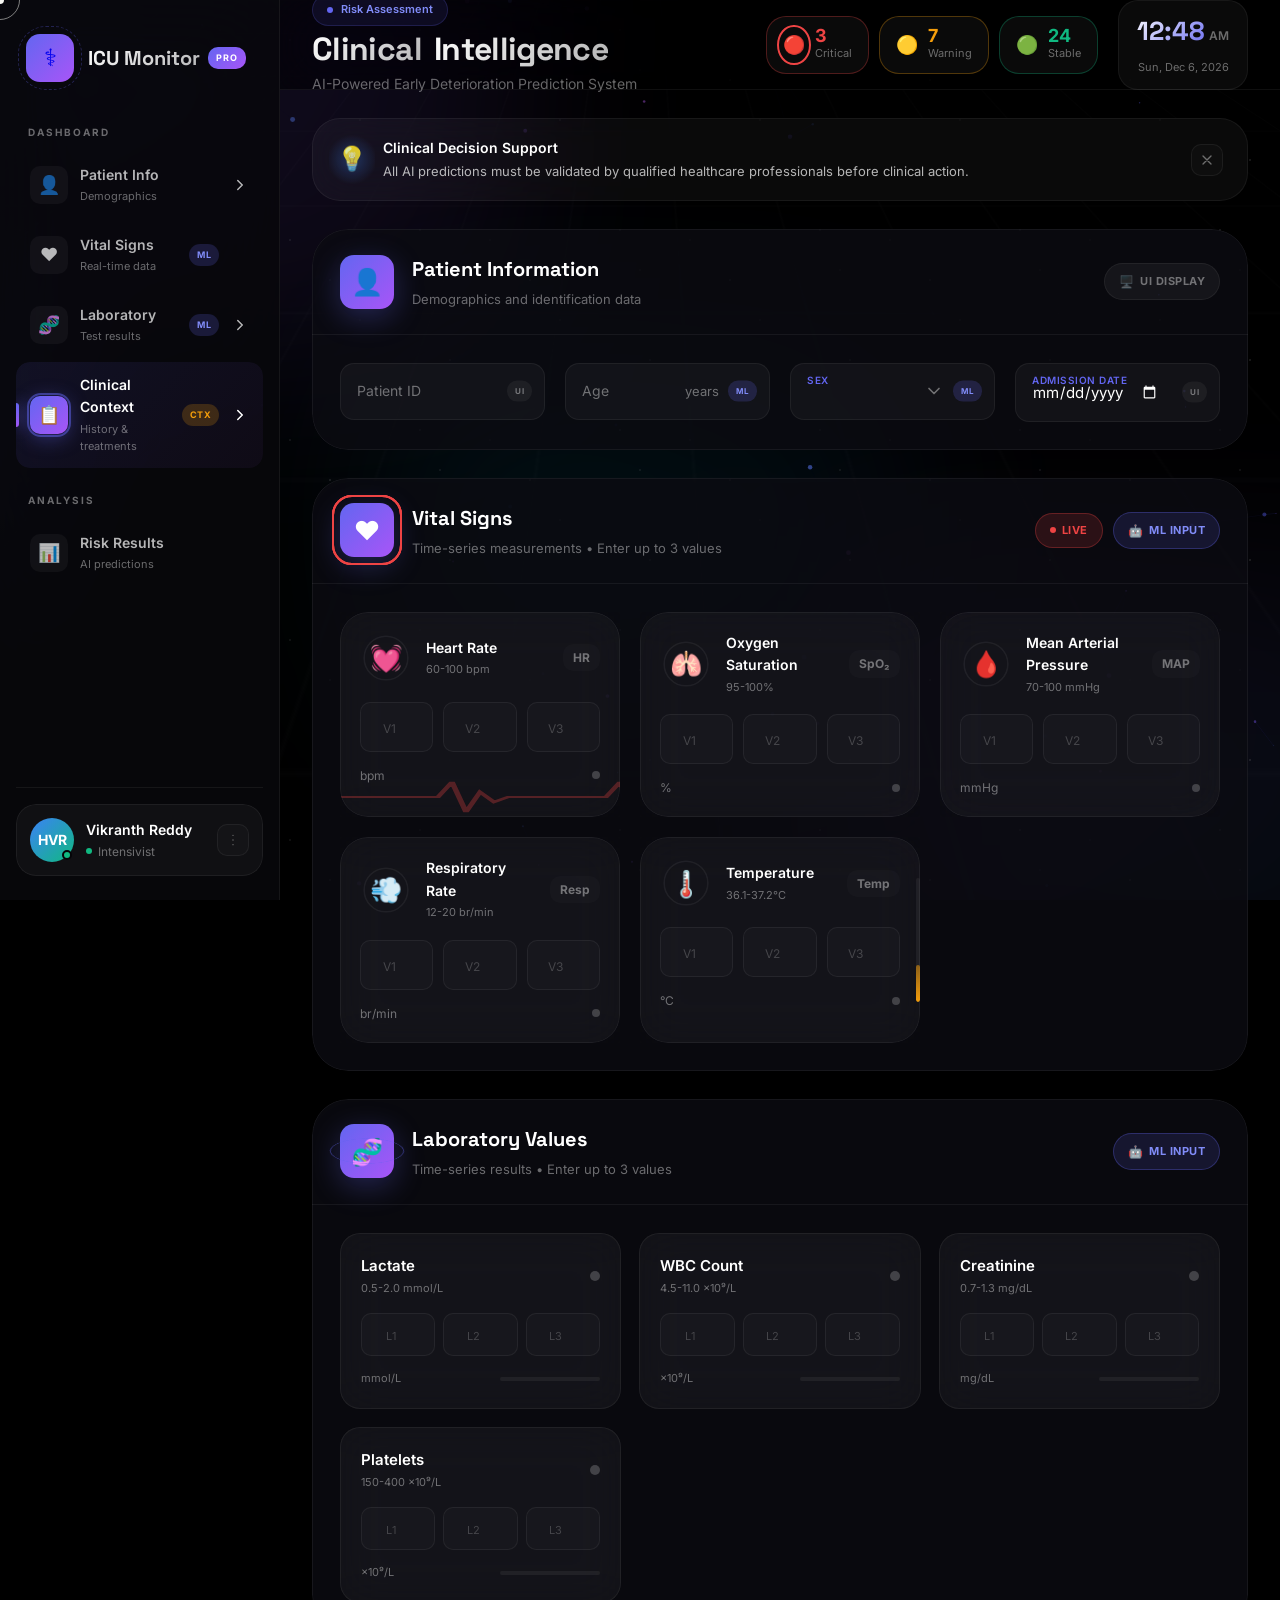
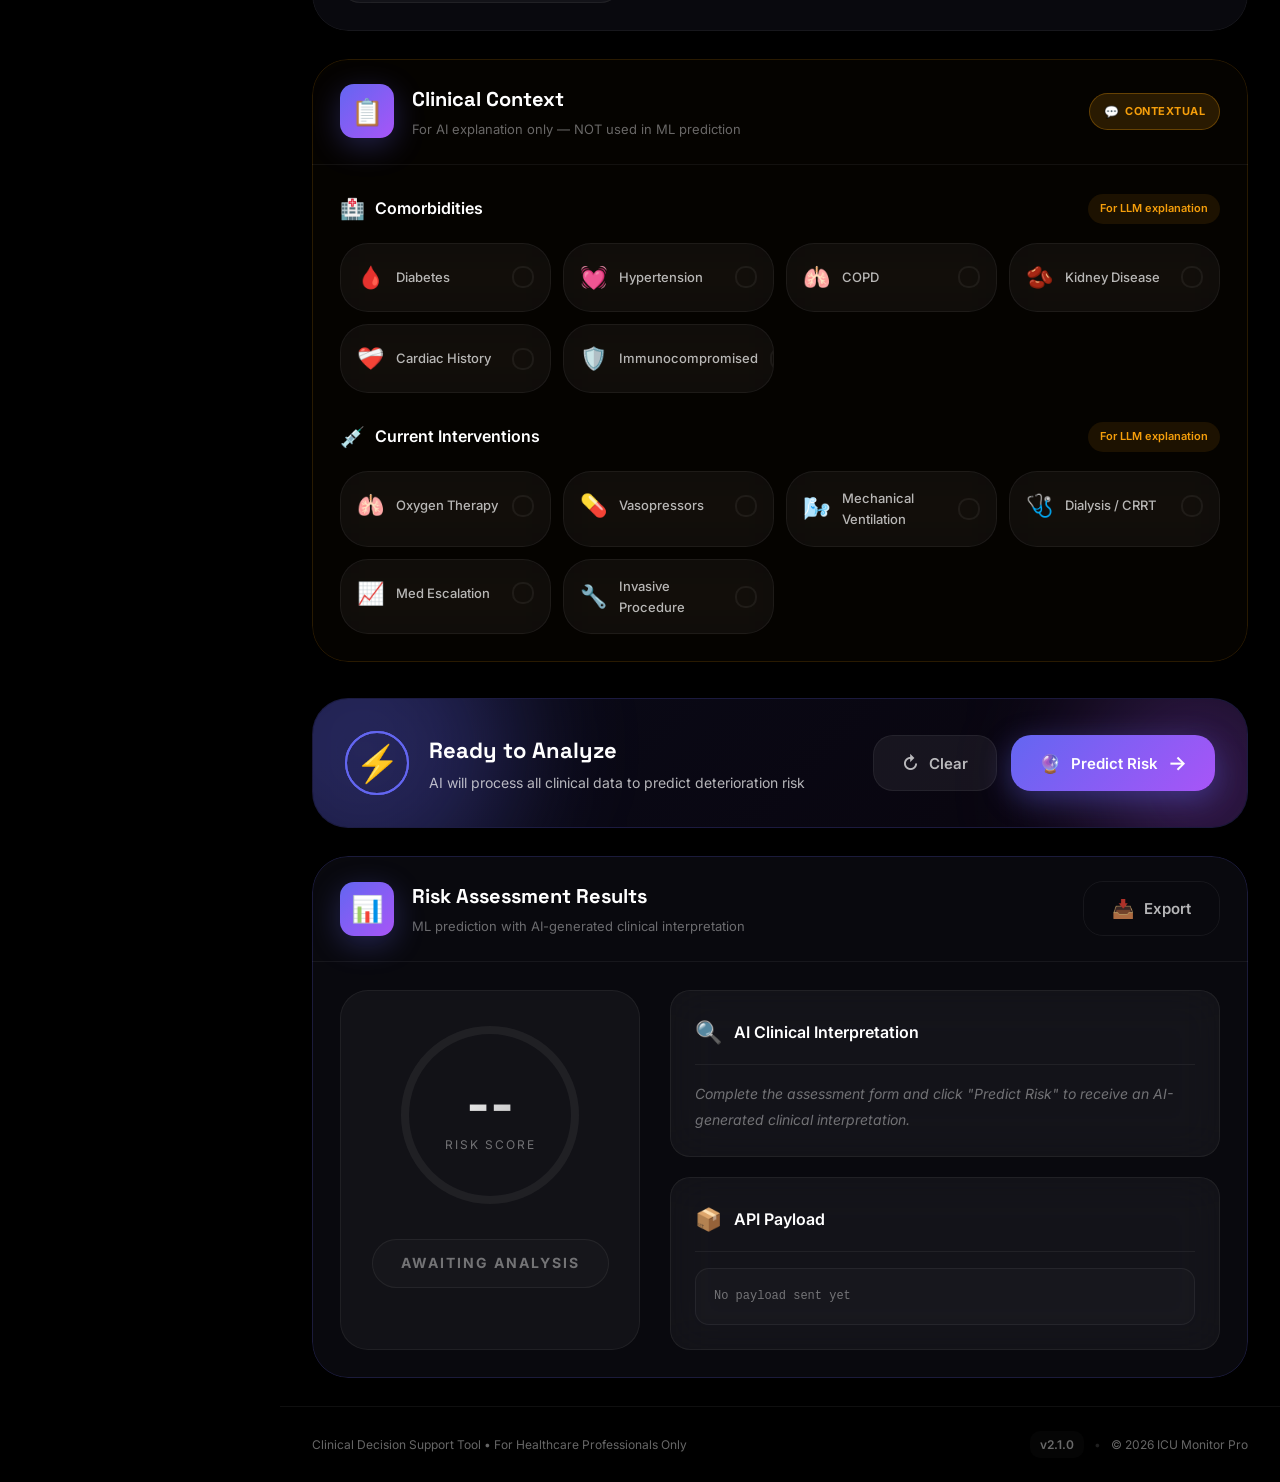
==== index.html @ 491dc0c2 "Rename indextest!.html to index.html" ====
<!DOCTYPE html>
<html lang="en">
<head>
    <meta charset="UTF-8">
    <meta name="viewport" content="width=device-width, initial-scale=1.0">
    <title>ICU Monitor Pro | AI Clinical Intelligence</title>
    <link rel="stylesheet" href="stylestest!.css">
    <link href="https://fonts.googleapis.com/css2?family=Inter:wght@300;400;500;600;700;800;900&family=Space+Grotesk:wght@400;500;600;700&display=swap" rel="stylesheet">
</head>
<body>
    <!-- Epic Preloader -->
    <div class="preloader" id="preloader">
        <div class="preloader-bg">
            <div class="preloader-gradient"></div>
        </div>
        <div class="preloader-content">
            <div class="preloader-logo">
                <div class="logo-morph">
                    <svg viewBox="0 0 100 100">
                        <defs>
                            <linearGradient id="preloaderGrad" x1="0%" y1="0%" x2="100%" y2="100%">
                                <stop offset="0%" style="stop-color:#6366f1"/>
                                <stop offset="50%" style="stop-color:#a855f7"/>
                                <stop offset="100%" style="stop-color:#06b6d4"/>
                            </linearGradient>
                        </defs>
                        <circle class="morph-circle" cx="50" cy="50" r="40"/>
                    </svg>
                    <div class="logo-icon-wrap">
                        <span class="logo-icon-main">⚕</span>
                    </div>
                </div>
                <div class="orbit-rings">
                    <div class="orbit orbit-1"><span></span></div>
                    <div class="orbit orbit-2"><span></span></div>
                    <div class="orbit orbit-3"><span></span></div>
                </div>
            </div>
            <div class="preloader-text-wrap">
                <div class="preloader-title">
                    <span class="char">I</span>
                    <span class="char">C</span>
                    <span class="char">U</span>
                    <span class="char space"></span>
                    <span class="char">M</span>
                    <span class="char">O</span>
                    <span class="char">N</span>
                    <span class="char">I</span>
                    <span class="char">T</span>
                    <span class="char">O</span>
                    <span class="char">R</span>
                </div>
                <div class="preloader-subtitle">Clinical Intelligence Platform</div>
            </div>
            <div class="preloader-progress">
                <div class="progress-track">
                    <div class="progress-fill"></div>
                    <div class="progress-glow"></div>
                </div>
                <div class="progress-text">Initializing AI Systems...</div>
            </div>
        </div>
    </div>

    <!-- Custom Cursor -->
    <div class="cursor" id="cursor">
        <div class="cursor-dot"></div>
        <div class="cursor-ring"></div>
        <div class="cursor-trail"></div>
    </div>

    <!-- Aurora Background -->
    <div class="aurora-bg">
        <div class="aurora aurora-1"></div>
        <div class="aurora aurora-2"></div>
        <div class="aurora aurora-3"></div>
        <div class="stars"></div>
        <div class="grid-perspective"></div>
        <canvas id="particles"></canvas>
    </div>

    <!-- Main App -->
    <div class="app" id="app">
        <!-- Premium Sidebar -->
        <aside class="sidebar" id="sidebar">
            <div class="sidebar-glow"></div>
            <div class="sidebar-inner">
                <!-- Logo -->
                <div class="logo-section">
                    <a href="#" class="logo">
                        <div class="logo-icon-container">
                            <div class="logo-bg"></div>
                            <div class="logo-icon">
                                <span>⚕</span>
                            </div>
                            <div class="logo-pulse"></div>
                            <div class="logo-ring"></div>
                        </div>
                        <div class="logo-text">
                            <span class="logo-title">ICU Monitor</span>
                            <span class="logo-badge">PRO</span>
                        </div>
                    </a>
                </div>

                <!-- Navigation -->
                <nav class="nav">
                    <div class="nav-section">
                        <span class="nav-section-title">Dashboard</span>
                        <div class="nav-items">
                            <a href="#patient-section" class="nav-link active" data-section="patient">
                                <div class="nav-link-bg"></div>
                                <div class="nav-link-glow"></div>
                                <div class="nav-icon">
                                    <span>👤</span>
                                    <div class="nav-icon-ring"></div>
                                </div>
                                <div class="nav-text">
                                    <span class="nav-label">Patient Info</span>
                                    <span class="nav-desc">Demographics</span>
                                </div>
                                <div class="nav-arrow">
                                    <svg viewBox="0 0 24 24"><path d="M9 18l6-6-6-6"/></svg>
                                </div>
                            </a>

                            <a href="#vitals-section" class="nav-link" data-section="vitals">
                                <div class="nav-link-bg"></div>
                                <div class="nav-link-glow"></div>
                                <div class="nav-icon pulse-icon">
                                    <span>❤️</span>
                                    <div class="nav-icon-ring"></div>
                                </div>
                                <div class="nav-text">
                                    <span class="nav-label">Vital Signs</span>
                                    <span class="nav-desc">Real-time data</span>
                                </div>
                                <span class="nav-badge ml-badge">ML</span>
                                <div class="nav-arrow">
                                    <svg viewBox="0 0 24 24"><path d="M9 18l6-6-6-6"/></svg>
                                </div>
                            </a>

                            <a href="#labs-section" class="nav-link" data-section="labs">
                                <div class="nav-link-bg"></div>
                                <div class="nav-link-glow"></div>
                                <div class="nav-icon">
                                    <span>🧬</span>
                                    <div class="nav-icon-ring"></div>
                                </div>
                                <div class="nav-text">
                                    <span class="nav-label">Laboratory</span>
                                    <span class="nav-desc">Test results</span>
                                </div>
                                <span class="nav-badge ml-badge">ML</span>
                                <div class="nav-arrow">
                                    <svg viewBox="0 0 24 24"><path d="M9 18l6-6-6-6"/></svg>
                                </div>
                            </a>

                            <a href="#context-section" class="nav-link" data-section="context">
                                <div class="nav-link-bg"></div>
                                <div class="nav-link-glow"></div>
                                <div class="nav-icon">
                                    <span>📋</span>
                                    <div class="nav-icon-ring"></div>
                                </div>
                                <div class="nav-text">
                                    <span class="nav-label">Clinical Context</span>
                                    <span class="nav-desc">History & treatments</span>
                                </div>
                                <span class="nav-badge ctx-badge">CTX</span>
                                <div class="nav-arrow">
                                    <svg viewBox="0 0 24 24"><path d="M9 18l6-6-6-6"/></svg>
                                </div>
                            </a>
                        </div>
                    </div>

                    <div class="nav-section">
                        <span class="nav-section-title">Analysis</span>
                        <div class="nav-items">
                            <a href="#results-section" class="nav-link" data-section="results">
                                <div class="nav-link-bg"></div>
                                <div class="nav-link-glow"></div>
                                <div class="nav-icon">
                                    <span>📊</span>
                                    <div class="nav-icon-ring"></div>
                                </div>
                                <div class="nav-text">
                                    <span class="nav-label">Risk Results</span>
                                    <span class="nav-desc">AI predictions</span>
                                </div>
                                <div class="nav-arrow">
                                    <svg viewBox="0 0 24 24"><path d="M9 18l6-6-6-6"/></svg>
                                </div>
                            </a>
                        </div>
                    </div>
                </nav>

                <!-- User Profile -->
                <div class="sidebar-footer">
                    <div class="user-card">
                        <div class="user-card-bg"></div>
                        <div class="user-avatar">
                            <span>HVR</span>
                            <div class="avatar-status"></div>
                            <svg class="avatar-ring" viewBox="0 0 100 100">
                                <circle cx="50" cy="50" r="45"/>
                            </svg>
                        </div>
                        <div class="user-info">
                            <span class="user-name">Vikranth Reddy</span>
                            <span class="user-role">
                                <span class="role-dot"></span>
                                Intensivist
                            </span>
                        </div>
                        <button class="user-menu-btn">
                            <svg viewBox="0 0 24 24"><circle cx="12" cy="5" r="1"/><circle cx="12" cy="12" r="1"/><circle cx="12" cy="19" r="1"/></svg>
                        </button>
                    </div>
                </div>
            </div>
        </aside>

        <!-- Main Content -->
        <main class="main">
            <!-- Floating Header -->
            <header class="header" id="header">
                <div class="header-bg"></div>
                <div class="header-content">
                    <div class="header-left">
                        <div class="page-badge">
                            <span class="badge-dot"></span>
                            <span>Risk Assessment</span>
                        </div>
                        <h1 class="page-title">
                            <span class="title-line">
                                <span class="word" data-aos="fade-up">Clinical</span>
                                <span class="word" data-aos="fade-up" data-aos-delay="100">Intelligence</span>
                            </span>
                        </h1>
                        <p class="page-subtitle">AI-Powered Early Deterioration Prediction System</p>
                    </div>
                    <div class="header-right">
                        <div class="header-metrics">
                            <div class="metric-card critical-metric">
                                <div class="metric-icon">
                                    <span>🔴</span>
                                    <div class="metric-pulse"></div>
                                </div>
                                <div class="metric-data">
                                    <span class="metric-value">3</span>
                                    <span class="metric-label">Critical</span>
                                </div>
                            </div>
                            <div class="metric-card warning-metric">
                                <div class="metric-icon"><span>🟡</span></div>
                                <div class="metric-data">
                                    <span class="metric-value">7</span>
                                    <span class="metric-label">Warning</span>
                                </div>
                            </div>
                            <div class="metric-card stable-metric">
                                <div class="metric-icon"><span>🟢</span></div>
                                <div class="metric-data">
                                    <span class="metric-value">24</span>
                                    <span class="metric-label">Stable</span>
                                </div>
                            </div>
                        </div>
                        <div class="time-widget">
                            <div class="time-display">
                                <span class="time-value" id="time-value">00:00</span>
                                <span class="time-period" id="time-period">AM</span>
                            </div>
                            <span class="date-display" id="date-display">Loading...</span>
                        </div>
                    </div>
                </div>
            </header>

            <!-- Scrollable Content -->
            <div class="content" id="content">
                <!-- Alert Banner -->
                <div class="alert-banner glass-card" id="alert-banner">
                    <div class="alert-icon-wrap">
                        <span class="alert-icon">💡</span>
                        <div class="alert-icon-glow"></div>
                    </div>
                    <div class="alert-content">
                        <span class="alert-title">Clinical Decision Support</span>
                        <span class="alert-text">All AI predictions must be validated by qualified healthcare professionals before clinical action.</span>
                    </div>
                    <button class="alert-dismiss" id="alert-dismiss">
                        <svg viewBox="0 0 24 24"><path d="M18 6L6 18M6 6l12 12"/></svg>
                    </button>
                </div>

                <!-- Patient Section -->
                <section class="section" id="patient-section">
                    <div class="card premium-card" data-tilt>
                        <div class="card-bg"></div>
                        <div class="card-border"></div>
                        <div class="card-glow"></div>
                        <div class="card-shine"></div>
                        
                        <div class="card-header">
                            <div class="card-title-area">
                                <div class="card-icon-3d">
                                    <div class="icon-face front">👤</div>
                                    <div class="icon-face back">🏥</div>
                                </div>
                                <div class="card-titles">
                                    <h2 class="card-title">Patient Information</h2>
                                    <p class="card-subtitle">Demographics and identification data</p>
                                </div>
                            </div>
                            <div class="card-badges">
                                <span class="badge badge-ui">
                                    <span class="badge-icon">🖥️</span>
                                    UI Display
                                </span>
                            </div>
                        </div>

                        <div class="card-body">
                            <div class="input-grid grid-4">
                                <!-- Patient ID -->
                                <div class="input-group">
                                    <div class="input-wrapper glass-input">
                                        <input type="text" id="patient-id" class="input" placeholder=" " autocomplete="off">
                                        <label class="input-label">Patient ID</label>
                                        <div class="input-highlight"></div>
                                        <span class="input-tag tag-ui">UI</span>
                                    </div>
                                </div>

                                <!-- Age -->
                                <div class="input-group">
                                    <div class="input-wrapper glass-input">
                                        <input type="number" id="age" class="input" placeholder=" " min="0" max="120" autocomplete="off">
                                        <label class="input-label">Age</label>
                                        <div class="input-highlight"></div>
                                        <span class="input-suffix">years</span>
                                        <span class="input-tag tag-ml">ML</span>
                                    </div>
                                </div>

                                <!-- Sex -->
                                <div class="input-group">
                                    <div class="input-wrapper glass-input select-wrapper">
                                        <select id="sex" class="input select">
                                            <option value="" disabled selected></option>
                                            <option value="Male">Male</option>
                                            <option value="Female">Female</option>
                                        </select>
                                        <label class="input-label">Sex</label>
                                        <div class="input-highlight"></div>
                                        <div class="select-arrow">
                                            <svg viewBox="0 0 24 24"><path d="M6 9l6 6 6-6"/></svg>
                                        </div>
                                        <span class="input-tag tag-ml">ML</span>
                                    </div>
                                </div>

                                <!-- Admission Date -->
                                <div class="input-group">
                                    <div class="input-wrapper glass-input">
                                        <input type="date" id="admission-date" class="input date-input">
                                        <label class="input-label active">Admission Date</label>
                                        <div class="input-highlight"></div>
                                        <span class="input-tag tag-ui">UI</span>
                                    </div>
                                </div>
                            </div>
                        </div>
                    </div>
                </section>

                <!-- Vitals Section -->
                <section class="section" id="vitals-section">
                    <div class="card premium-card" data-tilt>
                        <div class="card-bg"></div>
                        <div class="card-border"></div>
                        <div class="card-glow"></div>
                        <div class="card-shine"></div>
                        
                        <div class="card-header">
                            <div class="card-title-area">
                                <div class="card-icon-3d heartbeat">
                                    <div class="icon-face front">❤️</div>
                                    <div class="icon-face back">💓</div>
                                    <div class="heartbeat-waves">
                                        <span></span><span></span><span></span>
                                    </div>
                                </div>
                                <div class="card-titles">
                                    <h2 class="card-title">Vital Signs</h2>
                                    <p class="card-subtitle">Time-series measurements • Enter up to 3 values</p>
                                </div>
                            </div>
                            <div class="card-badges">
                                <span class="badge badge-live">
                                    <span class="live-dot"></span>
                                    LIVE
                                </span>
                                <span class="badge badge-ml">
                                    <span class="badge-icon">🤖</span>
                                    ML Input
                                </span>
                            </div>
                        </div>

                        <div class="card-body">
                            <div class="vitals-showcase">
                                <!-- Heart Rate -->
                                <div class="vital-card" data-vital="hr">
                                    <div class="vital-bg"></div>
                                    <div class="vital-border"></div>
                                    <div class="vital-content">
                                        <div class="vital-header">
                                            <div class="vital-icon-wrap">
                                                <span class="vital-icon">💓</span>
                                                <svg class="vital-ring" viewBox="0 0 100 100">
                                                    <circle class="ring-bg" cx="50" cy="50" r="42"/>
                                                    <circle class="ring-fill hr-ring" cx="50" cy="50" r="42"/>
                                                </svg>
                                            </div>
                                            <div class="vital-info">
                                                <span class="vital-name">Heart Rate</span>
                                                <span class="vital-range">60-100 bpm</span>
                                            </div>
                                            <span class="vital-code">HR</span>
                                        </div>
                                        <div class="vital-inputs">
                                            <div class="mini-input-wrap">
                                                <input type="number" class="mini-input hr" placeholder="V1">
                                                <div class="mini-input-line"></div>
                                            </div>
                                            <div class="mini-input-wrap">
                                                <input type="number" class="mini-input hr" placeholder="V2">
                                                <div class="mini-input-line"></div>
                                            </div>
                                            <div class="mini-input-wrap">
                                                <input type="number" class="mini-input hr" placeholder="V3">
                                                <div class="mini-input-line"></div>
                                            </div>
                                        </div>
                                        <div class="vital-footer">
                                            <span class="vital-unit">bpm</span>
                                            <div class="vital-status"></div>
                                        </div>
                                    </div>
                                    <div class="vital-wave hr-wave">
                                        <svg viewBox="0 0 200 40" preserveAspectRatio="none">
                                            <path class="wave-path" d="M0,20 L30,20 L35,20 L40,5 L45,35 L50,15 L55,25 L60,20 L90,20 L95,20 L100,5 L105,35 L110,15 L115,25 L120,20 L150,20 L155,20 L160,5 L165,35 L170,15 L175,25 L180,20 L200,20"/>
                                        </svg>
                                    </div>
                                </div>

                                <!-- SpO2 -->
                                <div class="vital-card" data-vital="spo2">
                                    <div class="vital-bg"></div>
                                    <div class="vital-border"></div>
                                    <div class="vital-content">
                                        <div class="vital-header">
                                            <div class="vital-icon-wrap">
                                                <span class="vital-icon">🫁</span>
                                                <svg class="vital-ring" viewBox="0 0 100 100">
                                                    <circle class="ring-bg" cx="50" cy="50" r="42"/>
                                                    <circle class="ring-fill spo2-ring" cx="50" cy="50" r="42"/>
                                                </svg>
                                            </div>
                                            <div class="vital-info">
                                                <span class="vital-name">Oxygen Saturation</span>
                                                <span class="vital-range">95-100%</span>
                                            </div>
                                            <span class="vital-code">SpO₂</span>
                                        </div>
                                        <div class="vital-inputs">
                                            <div class="mini-input-wrap">
                                                <input type="number" class="mini-input spo2" placeholder="V1">
                                                <div class="mini-input-line spo2-line"></div>
                                            </div>
                                            <div class="mini-input-wrap">
                                                <input type="number" class="mini-input spo2" placeholder="V2">
                                                <div class="mini-input-line spo2-line"></div>
                                            </div>
                                            <div class="mini-input-wrap">
                                                <input type="number" class="mini-input spo2" placeholder="V3">
                                                <div class="mini-input-line spo2-line"></div>
                                            </div>
                                        </div>
                                        <div class="vital-footer">
                                            <span class="vital-unit">%</span>
                                            <div class="vital-status"></div>
                                        </div>
                                    </div>
                                </div>

                                <!-- MAP -->
                                <div class="vital-card" data-vital="map">
                                    <div class="vital-bg"></div>
                                    <div class="vital-border"></div>
                                    <div class="vital-content">
                                        <div class="vital-header">
                                            <div class="vital-icon-wrap">
                                                <span class="vital-icon">🩸</span>
                                                <svg class="vital-ring" viewBox="0 0 100 100">
                                                    <circle class="ring-bg" cx="50" cy="50" r="42"/>
                                                    <circle class="ring-fill map-ring" cx="50" cy="50" r="42"/>
                                                </svg>
                                            </div>
                                            <div class="vital-info">
                                                <span class="vital-name">Mean Arterial Pressure</span>
                                                <span class="vital-range">70-100 mmHg</span>
                                            </div>
                                            <span class="vital-code">MAP</span>
                                        </div>
                                        <div class="vital-inputs">
                                            <div class="mini-input-wrap">
                                                <input type="number" class="mini-input map" placeholder="V1">
                                                <div class="mini-input-line map-line"></div>
                                            </div>
                                            <div class="mini-input-wrap">
                                                <input type="number" class="mini-input map" placeholder="V2">
                                                <div class="mini-input-line map-line"></div>
                                            </div>
                                            <div class="mini-input-wrap">
                                                <input type="number" class="mini-input map" placeholder="V3">
                                                <div class="mini-input-line map-line"></div>
                                            </div>
                                        </div>
                                        <div class="vital-footer">
                                            <span class="vital-unit">mmHg</span>
                                            <div class="vital-status"></div>
                                        </div>
                                    </div>
                                </div>

                                <!-- Respiratory Rate -->
                                <div class="vital-card" data-vital="resp">
                                    <div class="vital-bg"></div>
                                    <div class="vital-border"></div>
                                    <div class="vital-content">
                                        <div class="vital-header">
                                            <div class="vital-icon-wrap breathing">
                                                <span class="vital-icon">💨</span>
                                                <svg class="vital-ring" viewBox="0 0 100 100">
                                                    <circle class="ring-bg" cx="50" cy="50" r="42"/>
                                                    <circle class="ring-fill resp-ring" cx="50" cy="50" r="42"/>
                                                </svg>
                                            </div>
                                            <div class="vital-info">
                                                <span class="vital-name">Respiratory Rate</span>
                                                <span class="vital-range">12-20 br/min</span>
                                            </div>
                                            <span class="vital-code">Resp</span>
                                        </div>
                                        <div class="vital-inputs">
                                            <div class="mini-input-wrap">
                                                <input type="number" class="mini-input resp" placeholder="V1">
                                                <div class="mini-input-line resp-line"></div>
                                            </div>
                                            <div class="mini-input-wrap">
                                                <input type="number" class="mini-input resp" placeholder="V2">
                                                <div class="mini-input-line resp-line"></div>
                                            </div>
                                            <div class="mini-input-wrap">
                                                <input type="number" class="mini-input resp" placeholder="V3">
                                                <div class="mini-input-line resp-line"></div>
                                            </div>
                                        </div>
                                        <div class="vital-footer">
                                            <span class="vital-unit">br/min</span>
                                            <div class="vital-status"></div>
                                        </div>
                                    </div>
                                </div>

                                <!-- Temperature -->
                                <div class="vital-card" data-vital="temp">
                                    <div class="vital-bg"></div>
                                    <div class="vital-border"></div>
                                    <div class="vital-content">
                                        <div class="vital-header">
                                            <div class="vital-icon-wrap">
                                                <span class="vital-icon">🌡️</span>
                                                <svg class="vital-ring" viewBox="0 0 100 100">
                                                    <circle class="ring-bg" cx="50" cy="50" r="42"/>
                                                    <circle class="ring-fill temp-ring" cx="50" cy="50" r="42"/>
                                                </svg>
                                            </div>
                                            <div class="vital-info">
                                                <span class="vital-name">Temperature</span>
                                                <span class="vital-range">36.1-37.2°C</span>
                                            </div>
                                            <span class="vital-code">Temp</span>
                                        </div>
                                        <div class="vital-inputs">
                                            <div class="mini-input-wrap">
                                                <input type="number" class="mini-input temp" placeholder="V1" step="0.1">
                                                <div class="mini-input-line temp-line"></div>
                                            </div>
                                            <div class="mini-input-wrap">
                                                <input type="number" class="mini-input temp" placeholder="V2" step="0.1">
                                                <div class="mini-input-line temp-line"></div>
                                            </div>
                                            <div class="mini-input-wrap">
                                                <input type="number" class="mini-input temp" placeholder="V3" step="0.1">
                                                <div class="mini-input-line temp-line"></div>
                                            </div>
                                        </div>
                                        <div class="vital-footer">
                                            <span class="vital-unit">°C</span>
                                            <div class="vital-status"></div>
                                        </div>
                                    </div>
                                    <div class="temp-indicator">
                                        <div class="temp-fill"></div>
                                    </div>
                                </div>
                            </div>
                        </div>
                    </div>
                </section>

                <!-- Labs Section -->
                <section class="section" id="labs-section">
                    <div class="card premium-card" data-tilt>
                        <div class="card-bg"></div>
                        <div class="card-border"></div>
                        <div class="card-glow"></div>
                        <div class="card-shine"></div>
                        
                        <div class="card-header">
                            <div class="card-title-area">
                                <div class="card-icon-3d dna">
                                    <div class="icon-face front">🧬</div>
                                    <div class="icon-face back">🔬</div>
                                    <div class="dna-helix">
                                        <span></span><span></span><span></span>
                                    </div>
                                </div>
                                <div class="card-titles">
                                    <h2 class="card-title">Laboratory Values</h2>
                                    <p class="card-subtitle">Time-series results • Enter up to 3 values</p>
                                </div>
                            </div>
                            <div class="card-badges">
                                <span class="badge badge-ml">
                                    <span class="badge-icon">🤖</span>
                                    ML Input
                                </span>
                            </div>
                        </div>

                        <div class="card-body">
                            <div class="labs-grid">
                                <!-- Lactate -->
                                <div class="lab-card glass-card">
                                    <div class="lab-card-glow"></div>
                                    <div class="lab-header">
                                        <div class="lab-info">
                                            <span class="lab-name">Lactate</span>
                                            <span class="lab-ref">0.5-2.0 mmol/L</span>
                                        </div>
                                        <div class="lab-indicator"></div>
                                    </div>
                                    <div class="lab-inputs">
                                        <input type="number" class="lab-input lactate" placeholder="L1" step="0.1">
                                        <input type="number" class="lab-input lactate" placeholder="L2" step="0.1">
                                        <input type="number" class="lab-input lactate" placeholder="L3" step="0.1">
                                    </div>
                                    <div class="lab-footer">
                                        <span class="lab-unit">mmol/L</span>
                                        <div class="lab-bar"><div class="lab-bar-fill"></div></div>
                                    </div>
                                </div>

                                <!-- WBC -->
                                <div class="lab-card glass-card">
                                    <div class="lab-card-glow"></div>
                                    <div class="lab-header">
                                        <div class="lab-info">
                                            <span class="lab-name">WBC Count</span>
                                            <span class="lab-ref">4.5-11.0 ×10⁹/L</span>
                                        </div>
                                        <div class="lab-indicator"></div>
                                    </div>
                                    <div class="lab-inputs">
                                        <input type="number" class="lab-input wbc" placeholder="L1" step="0.1">
                                        <input type="number" class="lab-input wbc" placeholder="L2" step="0.1">
                                        <input type="number" class="lab-input wbc" placeholder="L3" step="0.1">
                                    </div>
                                    <div class="lab-footer">
                                        <span class="lab-unit">×10⁹/L</span>
                                        <div class="lab-bar"><div class="lab-bar-fill"></div></div>
                                    </div>
                                </div>

                                <!-- Creatinine -->
                                <div class="lab-card glass-card">
                                    <div class="lab-card-glow"></div>
                                    <div class="lab-header">
                                        <div class="lab-info">
                                            <span class="lab-name">Creatinine</span>
                                            <span class="lab-ref">0.7-1.3 mg/dL</span>
                                        </div>
                                        <div class="lab-indicator"></div>
                                    </div>
                                    <div class="lab-inputs">
                                        <input type="number" class="lab-input creatinine" placeholder="L1" step="0.01">
                                        <input type="number" class="lab-input creatinine" placeholder="L2" step="0.01">
                                        <input type="number" class="lab-input creatinine" placeholder="L3" step="0.01">
                                    </div>
                                    <div class="lab-footer">
                                        <span class="lab-unit">mg/dL</span>
                                        <div class="lab-bar"><div class="lab-bar-fill"></div></div>
                                    </div>
                                </div>

                                <!-- Platelets -->
                                <div class="lab-card glass-card">
                                    <div class="lab-card-glow"></div>
                                    <div class="lab-header">
                                        <div class="lab-info">
                                            <span class="lab-name">Platelets</span>
                                            <span class="lab-ref">150-400 ×10⁹/L</span>
                                        </div>
                                        <div class="lab-indicator"></div>
                                    </div>
                                    <div class="lab-inputs">
                                        <input type="number" class="lab-input platelets" placeholder="L1">
                                        <input type="number" class="lab-input platelets" placeholder="L2">
                                        <input type="number" class="lab-input platelets" placeholder="L3">
                                    </div>
                                    <div class="lab-footer">
                                        <span class="lab-unit">×10⁹/L</span>
                                        <div class="lab-bar"><div class="lab-bar-fill"></div></div>
                                    </div>
                                </div>
                            </div>
                        </div>
                    </div>
                </section>

                <!-- Context Section -->
                <section class="section" id="context-section">
                    <div class="card premium-card context-card" data-tilt>
                        <div class="card-bg context-bg"></div>
                        <div class="card-border context-border"></div>
                        <div class="card-glow context-glow"></div>
                        <div class="card-shine"></div>
                        
                        <div class="card-header">
                            <div class="card-title-area">
                                <div class="card-icon-3d">
                                    <div class="icon-face front">📋</div>
                                    <div class="icon-face back">📝</div>
                                </div>
                                <div class="card-titles">
                                    <h2 class="card-title">Clinical Context</h2>
                                    <p class="card-subtitle">For AI explanation only — NOT used in ML prediction</p>
                                </div>
                            </div>
                            <div class="card-badges">
                                <span class="badge badge-ctx">
                                    <span class="badge-icon">💬</span>
                                    Contextual
                                </span>
                            </div>
                        </div>

                        <div class="card-body">
                            <!-- Comorbidities -->
                            <div class="context-block">
                                <div class="context-header">
                                    <h3><span class="context-icon">🏥</span> Comorbidities</h3>
                                    <span class="context-hint">For LLM explanation</span>
                                </div>
                                <div class="checkbox-grid">
                                    <label class="checkbox-card glass-card">
                                        <input type="checkbox" name="comorbidities" value="Diabetes">
                                        <div class="checkbox-content">
                                            <div class="checkbox-icon">🩸</div>
                                            <span class="checkbox-label">Diabetes</span>
                                            <div class="checkbox-check">
                                                <svg viewBox="0 0 24 24"><path d="M20 6L9 17l-5-5"/></svg>
                                            </div>
                                        </div>
                                    </label>
                                    <label class="checkbox-card glass-card">
                                        <input type="checkbox" name="comorbidities" value="Hypertension">
                                        <div class="checkbox-content">
                                            <div class="checkbox-icon">💓</div>
                                            <span class="checkbox-label">Hypertension</span>
                                            <div class="checkbox-check">
                                                <svg viewBox="0 0 24 24"><path d="M20 6L9 17l-5-5"/></svg>
                                            </div>
                                        </div>
                                    </label>
                                    <label class="checkbox-card glass-card">
                                        <input type="checkbox" name="comorbidities" value="COPD">
                                        <div class="checkbox-content">
                                            <div class="checkbox-icon">🫁</div>
                                            <span class="checkbox-label">COPD</span>
                                            <div class="checkbox-check">
                                                <svg viewBox="0 0 24 24"><path d="M20 6L9 17l-5-5"/></svg>
                                            </div>
                                        </div>
                                    </label>
                                    <label class="checkbox-card glass-card">
                                        <input type="checkbox" name="comorbidities" value="Chronic Kidney Disease">
                                        <div class="checkbox-content">
                                            <div class="checkbox-icon">🫘</div>
                                            <span class="checkbox-label">Kidney Disease</span>
                                            <div class="checkbox-check">
                                                <svg viewBox="0 0 24 24"><path d="M20 6L9 17l-5-5"/></svg>
                                            </div>
                                        </div>
                                    </label>
                                    <label class="checkbox-card glass-card">
                                        <input type="checkbox" name="comorbidities" value="Cardiac History">
                                        <div class="checkbox-content">
                                            <div class="checkbox-icon">❤️‍🩹</div>
                                            <span class="checkbox-label">Cardiac History</span>
                                            <div class="checkbox-check">
                                                <svg viewBox="0 0 24 24"><path d="M20 6L9 17l-5-5"/></svg>
                                            </div>
                                        </div>
                                    </label>
                                    <label class="checkbox-card glass-card">
                                        <input type="checkbox" name="comorbidities" value="Immunocompromised">
                                        <div class="checkbox-content">
                                            <div class="checkbox-icon">🛡️</div>
                                            <span class="checkbox-label">Immunocompromised</span>
                                            <div class="checkbox-check">
                                                <svg viewBox="0 0 24 24"><path d="M20 6L9 17l-5-5"/></svg>
                                            </div>
                                        </div>
                                    </label>
                                </div>
                            </div>

                            <!-- Interventions -->
                            <div class="context-block">
                                <div class="context-header">
                                    <h3><span class="context-icon">💉</span> Current Interventions</h3>
                                    <span class="context-hint">For LLM explanation</span>
                                </div>
                                <div class="checkbox-grid">
                                    <label class="checkbox-card glass-card">
                                        <input type="checkbox" name="interventions" value="Oxygen Therapy">
                                        <div class="checkbox-content">
                                            <div class="checkbox-icon">🫁</div>
                                            <span class="checkbox-label">Oxygen Therapy</span>
                                            <div class="checkbox-check">
                                                <svg viewBox="0 0 24 24"><path d="M20 6L9 17l-5-5"/></svg>
                                            </div>
                                        </div>
                                    </label>
                                    <label class="checkbox-card glass-card">
                                        <input type="checkbox" name="interventions" value="Vasopressors">
                                        <div class="checkbox-content">
                                            <div class="checkbox-icon">💊</div>
                                            <span class="checkbox-label">Vasopressors</span>
                                            <div class="checkbox-check">
                                                <svg viewBox="0 0 24 24"><path d="M20 6L9 17l-5-5"/></svg>
                                            </div>
                                        </div>
                                    </label>
                                    <label class="checkbox-card glass-card">
                                        <input type="checkbox" name="interventions" value="Mechanical Ventilation">
                                        <div class="checkbox-content">
                                            <div class="checkbox-icon">🌬️</div>
                                            <span class="checkbox-label">Mechanical Ventilation</span>
                                            <div class="checkbox-check">
                                                <svg viewBox="0 0 24 24"><path d="M20 6L9 17l-5-5"/></svg>
                                            </div>
                                        </div>
                                    </label>
                                    <label class="checkbox-card glass-card">
                                        <input type="checkbox" name="interventions" value="Dialysis">
                                        <div class="checkbox-content">
                                            <div class="checkbox-icon">🩺</div>
                                            <span class="checkbox-label">Dialysis / CRRT</span>
                                            <div class="checkbox-check">
                                                <svg viewBox="0 0 24 24"><path d="M20 6L9 17l-5-5"/></svg>
                                            </div>
                                        </div>
                                    </label>
                                    <label class="checkbox-card glass-card">
                                        <input type="checkbox" name="interventions" value="Medication Escalation">
                                        <div class="checkbox-content">
                                            <div class="checkbox-icon">📈</div>
                                            <span class="checkbox-label">Med Escalation</span>
                                            <div class="checkbox-check">
                                                <svg viewBox="0 0 24 24"><path d="M20 6L9 17l-5-5"/></svg>
                                            </div>
                                        </div>
                                    </label>
                                    <label class="checkbox-card glass-card">
                                        <input type="checkbox" name="interventions" value="Invasive Procedure">
                                        <div class="checkbox-content">
                                            <div class="checkbox-icon">🔧</div>
                                            <span class="checkbox-label">Invasive Procedure</span>
                                            <div class="checkbox-check">
                                                <svg viewBox="0 0 24 24"><path d="M20 6L9 17l-5-5"/></svg>
                                            </div>
                                        </div>
                                    </label>
                                </div>
                            </div>
                        </div>
                    </div>
                </section>

                <!-- Action Section -->
                <section class="section action-section">
                    <div class="action-card glass-card">
                        <div class="action-bg">
                            <div class="action-orb orb-1"></div>
                            <div class="action-orb orb-2"></div>
                        </div>
                        <div class="action-content">
                            <div class="action-left">
                                <div class="action-icon-wrap">
                                    <div class="action-icon">⚡</div>
                                    <div class="action-pulse"></div>
                                    <div class="action-pulse delay"></div>
                                </div>
                                <div class="action-text">
                                    <h3 class="action-title">Ready to Analyze</h3>
                                    <p class="action-subtitle">AI will process all clinical data to predict deterioration risk</p>
                                </div>
                            </div>
                            <div class="action-buttons">
                                <button class="btn btn-secondary" id="clear-btn">
                                    <span class="btn-icon">↻</span>
                                    <span class="btn-text">Clear</span>
                                </button>
                                <button class="btn btn-primary" id="predict-btn">
                                    <div class="btn-bg"></div>
                                    <span class="btn-icon">🔮</span>
                                    <span class="btn-text">Predict Risk</span>
                                    <span class="btn-arrow">→</span>
                                    <div class="btn-shine"></div>
                                </button>
                            </div>
                        </div>
                    </div>
                </section>

                <!-- Results Section -->
                <section class="section" id="results-section">
                    <div class="card premium-card results-card" data-tilt>
                        <div class="card-bg results-bg"></div>
                        <div class="card-border results-border"></div>
                        <div class="card-glow results-glow"></div>
                        <div class="card-shine"></div>
                        
                        <div class="card-header">
                            <div class="card-title-area">
                                <div class="card-icon-3d">
                                    <div class="icon-face front">📊</div>
                                    <div class="icon-face back">🎯</div>
                                </div>
                                <div class="card-titles">
                                    <h2 class="card-title">Risk Assessment Results</h2>
                                    <p class="card-subtitle">ML prediction with AI-generated clinical interpretation</p>
                                </div>
                            </div>
                            <button class="btn btn-outline" id="export-btn">
                                <span class="btn-icon">📥</span>
                                <span class="btn-text">Export</span>
                            </button>
                        </div>

                        <div class="card-body">
                            <div class="results-layout">
                                <!-- Score Display -->
                                <div class="score-display">
                                    <div class="score-visual">
                                        <div class="score-ring-container">
                                            <svg class="score-ring" viewBox="0 0 200 200" id="score-ring">
                                                <defs>
                                                    <linearGradient id="scoreGradient" x1="0%" y1="0%" x2="100%" y2="100%">
                                                        <stop offset="0%" style="stop-color:#6366f1"/>
                                                        <stop offset="50%" style="stop-color:#a855f7"/>
                                                        <stop offset="100%" style="stop-color:#06b6d4"/>
                                                    </linearGradient>
                                                </defs>
                                                <circle class="score-bg-ring" cx="100" cy="100" r="85"/>
                                                <circle class="score-fill-ring" id="score-fill" cx="100" cy="100" r="85"/>
                                            </svg>
                                            <div class="score-center">
                                                <span class="score-value" id="riskScore">--</span>
                                                <span class="score-label">Risk Score</span>
                                            </div>
                                            <div class="score-particles">
                                                <span></span><span></span><span></span><span></span>
                                            </div>
                                        </div>
                                    </div>
                                    <div class="risk-level-badge" id="risk-badge">
                                        <span class="risk-level-text" id="riskLevel">Awaiting Analysis</span>
                                    </div>
                                </div>

                                <!-- Results Details -->
                                <div class="results-details">
                                    <div class="result-block glass-card">
                                        <div class="result-header">
                                            <span class="result-icon">🔍</span>
                                            <h4>AI Clinical Interpretation</h4>
                                        </div>
                                        <div class="result-content" id="explanation">
                                            <p class="placeholder-text">Complete the assessment form and click "Predict Risk" to receive an AI-generated clinical interpretation.</p>
                                        </div>
                                    </div>

                                    <div class="result-block glass-card">
                                        <div class="result-header">
                                            <span class="result-icon">📦</span>
                                            <h4>API Payload</h4>
                                        </div>
                                        <pre class="payload-display" id="payload-display">No payload sent yet</pre>
                                    </div>
                                </div>
                            </div>
                        </div>
                    </div>
                </section>
            </div>

            <!-- Footer -->
            <footer class="footer">
                <div class="footer-content">
                    <p>Clinical Decision Support Tool • For Healthcare Professionals Only</p>
                    <div class="footer-meta">
                        <span class="version">v2.1.0</span>
                        <span class="divider">•</span>
                        <span>© 2026 ICU Monitor Pro</span>
                    </div>
                </div>
            </footer>
        </main>
    </div>

    <!-- Toast -->
    <div class="toast" id="toast">
        <div class="toast-icon" id="toast-icon">✓</div>
        <div class="toast-content">
            <span class="toast-message" id="toast-message">Success!</span>
        </div>
        <div class="toast-progress"></div>
    </div>

    <script src="scripttest!.js"></script>
</body>
</html>
---- stylestest!.css ----
/* ===================================
   ICU MONITOR PRO - ULTRA PREMIUM UI
   Apple/Porsche/Audi Inspired Design
   Advanced Glassmorphism & Animations
   =================================== */

/* ===================================
   CSS CUSTOM PROPERTIES
   =================================== */
:root {
    /* Primary Colors */
    --primary: #6366f1;
    --primary-rgb: 99, 102, 241;
    --primary-light: #818cf8;
    --primary-dark: #4f46e5;
    
    /* Secondary Colors */
    --secondary: #a855f7;
    --secondary-rgb: 168, 85, 247;
    --accent: #06b6d4;
    --accent-rgb: 6, 182, 212;
    
    /* Status Colors */
    --success: #10b981;
    --success-rgb: 16, 185, 129;
    --warning: #f59e0b;
    --warning-rgb: 245, 158, 11;
    --danger: #ef4444;
    --danger-rgb: 239, 68, 68;
    --info: #3b82f6;
    --info-rgb: 59, 130, 246;
    
    /* Vital Colors */
    --hr-color: #ef4444;
    --spo2-color: #3b82f6;
    --map-color: #a855f7;
    --resp-color: #10b981;
    --temp-color: #f59e0b;
    
    /* Backgrounds */
    --bg-primary: #000000;
    --bg-secondary: #050508;
    --bg-tertiary: #0a0a0f;
    --bg-card: rgba(12, 12, 18, 0.8);
    --bg-glass: rgba(255, 255, 255, 0.02);
    --bg-glass-light: rgba(255, 255, 255, 0.04);
    --bg-glass-strong: rgba(255, 255, 255, 0.06);
    
    /* Borders */
    --border: rgba(255, 255, 255, 0.06);
    --border-light: rgba(255, 255, 255, 0.1);
    --border-focus: rgba(99, 102, 241, 0.5);
    
    /* Text */
    --text-primary: #ffffff;
    --text-secondary: rgba(255, 255, 255, 0.7);
    --text-muted: rgba(255, 255, 255, 0.4);
    --text-dim: rgba(255, 255, 255, 0.2);
    
    /* Layout */
    --sidebar-width: 280px;
    --header-height: 90px;
    
    /* Radius */
    --radius-xs: 6px;
    --radius-sm: 10px;
    --radius-md: 14px;
    --radius-lg: 20px;
    --radius-xl: 28px;
    --radius-2xl: 36px;
    --radius-full: 9999px;
    
    /* Shadows */
    --shadow-sm: 0 2px 8px rgba(0,0,0,0.2);
    --shadow-md: 0 8px 32px rgba(0,0,0,0.3);
    --shadow-lg: 0 20px 60px rgba(0,0,0,0.4);
    --shadow-glow: 0 0 60px rgba(var(--primary-rgb), 0.3);
    
    /* Transitions */
    --ease-out: cubic-bezier(0.25, 0.46, 0.45, 0.94);
    --ease-in-out: cubic-bezier(0.645, 0.045, 0.355, 1);
    --ease-spring: cubic-bezier(0.175, 0.885, 0.32, 1.275);
    --ease-bounce: cubic-bezier(0.68, -0.55, 0.265, 1.55);
    --ease-smooth: cubic-bezier(0.4, 0, 0.2, 1);
    
    --duration-fast: 0.15s;
    --duration-normal: 0.3s;
    --duration-slow: 0.5s;
    --duration-slower: 0.8s;
}

/* ===================================
   RESET & BASE
   =================================== */
*, *::before, *::after {
    margin: 0;
    padding: 0;
    box-sizing: border-box;
}

html {
    font-size: 16px;
    scroll-behavior: smooth;
    -webkit-font-smoothing: antialiased;
    -moz-osx-font-smoothing: grayscale;
}

body {
    font-family: 'Inter', -apple-system, BlinkMacSystemFont, 'Segoe UI', sans-serif;
    background: var(--bg-primary);
    color: var(--text-primary);
    line-height: 1.6;
    min-height: 100vh;
    overflow-x: hidden;
    cursor: none;
}

::selection {
    background: rgba(var(--primary-rgb), 0.3);
    color: white;
}

::-webkit-scrollbar {
    width: 6px;
    height: 6px;
}

::-webkit-scrollbar-track {
    background: transparent;
}

::-webkit-scrollbar-thumb {
    background: rgba(255, 255, 255, 0.1);
    border-radius: var(--radius-full);
}

::-webkit-scrollbar-thumb:hover {
    background: rgba(255, 255, 255, 0.2);
}

/* ===================================
   PRELOADER - EPIC INTRO
   =================================== */
.preloader {
    position: fixed;
    inset: 0;
    z-index: 10000;
    display: flex;
    align-items: center;
    justify-content: center;
    background: var(--bg-primary);
    transition: opacity 1s ease, visibility 1s ease;
}

.preloader.hidden {
    opacity: 0;
    visibility: hidden;
    pointer-events: none;
}

.preloader-bg {
    position: absolute;
    inset: 0;
    overflow: hidden;
}

.preloader-gradient {
    position: absolute;
    width: 200%;
    height: 200%;
    top: -50%;
    left: -50%;
    background: conic-gradient(from 0deg at 50% 50%, 
        transparent 0deg,
        rgba(var(--primary-rgb), 0.1) 60deg,
        transparent 120deg,
        rgba(var(--secondary-rgb), 0.1) 180deg,
        transparent 240deg,
        rgba(var(--accent-rgb), 0.1) 300deg,
        transparent 360deg
    );
    animation: preloaderRotate 8s linear infinite;
}

@keyframes preloaderRotate {
    to { transform: rotate(360deg); }
}

.preloader-content {
    position: relative;
    z-index: 1;
    display: flex;
    flex-direction: column;
    align-items: center;
    gap: 40px;
}

.preloader-logo {
    position: relative;
    width: 120px;
    height: 120px;
}

.logo-morph {
    position: absolute;
    inset: 0;
    display: flex;
    align-items: center;
    justify-content: center;
}

.logo-morph svg {
    width: 100%;
    height: 100%;
    animation: morphRotate 3s linear infinite;
}

@keyframes morphRotate {
    to { transform: rotate(360deg); }
}

.morph-circle {
    fill: none;
    stroke: url(#preloaderGrad);
    stroke-width: 2;
    stroke-dasharray: 251;
    stroke-dashoffset: 50;
    stroke-linecap: round;
    animation: morphDash 2s ease-in-out infinite;
}

@keyframes morphDash {
    0% { stroke-dashoffset: 251; }
    50% { stroke-dashoffset: 0; }
    100% { stroke-dashoffset: -251; }
}

.logo-icon-wrap {
    position: absolute;
    inset: 0;
    display: flex;
    align-items: center;
    justify-content: center;
}

.logo-icon-main {
    font-size: 40px;
    animation: logoFloat 2s ease-in-out infinite;
}

@keyframes logoFloat {
    0%, 100% { transform: translateY(0) scale(1); }
    50% { transform: translateY(-5px) scale(1.05); }
}

.orbit-rings {
    position: absolute;
    inset: -20px;
}

.orbit {
    position: absolute;
    inset: 0;
    border: 1px dashed rgba(var(--primary-rgb), 0.2);
    border-radius: 50%;
    animation: orbitSpin 10s linear infinite;
}

.orbit span {
    position: absolute;
    width: 8px;
    height: 8px;
    background: var(--primary);
    border-radius: 50%;
    top: -4px;
    left: 50%;
    transform: translateX(-50%);
    box-shadow: 0 0 10px var(--primary);
}

.orbit-1 { animation-duration: 8s; }
.orbit-2 { 
    inset: -10px; 
    animation-duration: 12s; 
    animation-direction: reverse;
    border-color: rgba(var(--secondary-rgb), 0.2);
}
.orbit-2 span { background: var(--secondary); box-shadow: 0 0 10px var(--secondary); }
.orbit-3 { 
    inset: 0; 
    animation-duration: 6s;
    border-color: rgba(var(--accent-rgb), 0.2);
}
.orbit-3 span { background: var(--accent); box-shadow: 0 0 10px var(--accent); }

@keyframes orbitSpin {
    to { transform: rotate(360deg); }
}

.preloader-text-wrap {
    text-align: center;
}

.preloader-title {
    display: flex;
    gap: 4px;
    font-size: 32px;
    font-weight: 800;
    letter-spacing: 6px;
    margin-bottom: 12px;
}

.preloader-title .char {
    display: inline-block;
    opacity: 0;
    transform: translateY(20px);
    animation: charReveal 0.5s ease forwards;
}

.preloader-title .char:nth-child(1) { animation-delay: 0.1s; }
.preloader-title .char:nth-child(2) { animation-delay: 0.15s; }
.preloader-title .char:nth-child(3) { animation-delay: 0.2s; }
.preloader-title .char:nth-child(4) { animation-delay: 0.25s; }
.preloader-title .char:nth-child(5) { animation-delay: 0.3s; }
.preloader-title .char:nth-child(6) { animation-delay: 0.35s; }
.preloader-title .char:nth-child(7) { animation-delay: 0.4s; }
.preloader-title .char:nth-child(8) { animation-delay: 0.45s; }
.preloader-title .char:nth-child(9) { animation-delay: 0.5s; }
.preloader-title .char:nth-child(10) { animation-delay: 0.55s; }
.preloader-title .char:nth-child(11) { animation-delay: 0.6s; }

.preloader-title .char.space { width: 16px; }

@keyframes charReveal {
    to {
        opacity: 1;
        transform: translateY(0);
    }
}

.preloader-subtitle {
    font-size: 14px;
    color: var(--text-muted);
    letter-spacing: 2px;
    text-transform: uppercase;
    opacity: 0;
    animation: fadeIn 0.5s ease 0.8s forwards;
}

@keyframes fadeIn {
    to { opacity: 1; }
}

.preloader-progress {
    width: 280px;
}

.progress-track {
    position: relative;
    height: 3px;
    background: var(--border);
    border-radius: var(--radius-full);
    overflow: hidden;
    margin-bottom: 16px;
}

.progress-fill {
    position: absolute;
    left: 0;
    top: 0;
    height: 100%;
    width: 0%;
    background: linear-gradient(90deg, var(--primary), var(--secondary), var(--accent));
    border-radius: var(--radius-full);
    animation: progressFill 2s ease forwards;
}

@keyframes progressFill {
    to { width: 100%; }
}

.progress-glow {
    position: absolute;
    top: -2px;
    left: 0;
    width: 40px;
    height: 7px;
    background: linear-gradient(90deg, transparent, rgba(255,255,255,0.8), transparent);
    border-radius: var(--radius-full);
    animation: progressGlow 2s ease forwards;
}

@keyframes progressGlow {
    0% { left: 0; opacity: 1; }
    100% { left: calc(100% - 40px); opacity: 0; }
}

.progress-text {
    font-size: 12px;
    color: var(--text-muted);
    text-align: center;
    animation: textPulse 1.5s ease-in-out infinite;
}

@keyframes textPulse {
    0%, 100% { opacity: 0.5; }
    50% { opacity: 1; }
}

/* ===================================
   CUSTOM CURSOR
   =================================== */
.cursor {
    position: fixed;
    top: 0;
    left: 0;
    z-index: 99999;
    pointer-events: none;
    mix-blend-mode: difference;
}

.cursor-dot {
    position: absolute;
    width: 8px;
    height: 8px;
    background: white;
    border-radius: 50%;
    transform: translate(-50%, -50%);
    transition: width 0.2s, height 0.2s, background 0.2s;
}

.cursor.hover .cursor-dot {
    width: 40px;
    height: 40px;
    background: rgba(255, 255, 255, 0.1);
}

.cursor-ring {
    position: absolute;
    width: 40px;
    height: 40px;
    border: 1px solid rgba(255, 255, 255, 0.5);
    border-radius: 50%;
    transform: translate(-50%, -50%);
    transition: width 0.3s, height 0.3s, border-color 0.3s;
}

.cursor.hover .cursor-ring {
    width: 60px;
    height: 60px;
    border-color: var(--primary);
}

.cursor-trail {
    position: absolute;
    width: 200px;
    height: 200px;
    background: radial-gradient(circle, rgba(var(--primary-rgb), 0.1) 0%, transparent 70%);
    border-radius: 50%;
    transform: translate(-50%, -50%);
    opacity: 0;
    transition: opacity 0.3s;
}

.cursor.active .cursor-trail {
    opacity: 1;
}

/* ===================================
   AURORA BACKGROUND
   =================================== */
.aurora-bg {
    position: fixed;
    inset: 0;
    z-index: 0;
    overflow: hidden;
    background: var(--bg-primary);
}

.aurora {
    position: absolute;
    filter: blur(100px);
    opacity: 0.4;
    animation: auroraMove 20s ease-in-out infinite;
}

.aurora-1 {
    width: 60%;
    height: 60%;
    background: linear-gradient(135deg, rgba(var(--primary-rgb), 0.4), rgba(var(--secondary-rgb), 0.2));
    top: -20%;
    left: -20%;
    animation-duration: 25s;
}

.aurora-2 {
    width: 50%;
    height: 50%;
    background: linear-gradient(135deg, rgba(var(--secondary-rgb), 0.3), rgba(var(--accent-rgb), 0.15));
    bottom: -15%;
    right: -15%;
    animation-duration: 30s;
    animation-delay: -10s;
}

.aurora-3 {
    width: 40%;
    height: 40%;
    background: linear-gradient(135deg, rgba(var(--accent-rgb), 0.25), rgba(var(--info-rgb), 0.15));
    top: 40%;
    left: 30%;
    animation-duration: 20s;
    animation-delay: -5s;
}

@keyframes auroraMove {
    0%, 100% { transform: translate(0, 0) rotate(0deg) scale(1); }
    25% { transform: translate(5%, 5%) rotate(5deg) scale(1.1); }
    50% { transform: translate(-3%, 8%) rotate(-3deg) scale(0.95); }
    75% { transform: translate(8%, -5%) rotate(8deg) scale(1.05); }
}

.stars {
    position: absolute;
    inset: 0;
    background-image: 
        radial-gradient(1px 1px at 20px 30px, rgba(255,255,255,0.3), transparent),
        radial-gradient(1px 1px at 40px 70px, rgba(255,255,255,0.2), transparent),
        radial-gradient(1px 1px at 50px 160px, rgba(255,255,255,0.3), transparent),
        radial-gradient(1px 1px at 90px 40px, rgba(255,255,255,0.2), transparent),
        radial-gradient(1px 1px at 130px 80px, rgba(255,255,255,0.3), transparent),
        radial-gradient(1px 1px at 160px 120px, rgba(255,255,255,0.2), transparent);
    background-repeat: repeat;
    background-size: 200px 200px;
    animation: starsMove 100s linear infinite;
}

@keyframes starsMove {
    to { transform: translate(-200px, -200px); }
}

.grid-perspective {
    position: absolute;
    inset: 0;
    background-image:
        linear-gradient(rgba(255, 255, 255, 0.02) 1px, transparent 1px),
        linear-gradient(90deg, rgba(255, 255, 255, 0.02) 1px, transparent 1px);
    background-size: 60px 60px;
    transform: perspective(500px) rotateX(60deg);
    transform-origin: center top;
    opacity: 0.5;
}

#particles {
    position: absolute;
    inset: 0;
    width: 100%;
    height: 100%;
}

/* ===================================
   APP LAYOUT
   =================================== */
.app {
    position: relative;
    z-index: 1;
    display: flex;
    min-height: 100vh;
}

/* ===================================
   SIDEBAR - PREMIUM
   =================================== */
.sidebar {
    position: fixed;
    left: 0;
    top: 0;
    bottom: 0;
    width: var(--sidebar-width);
    z-index: 100;
    overflow: hidden;
}

.sidebar-glow {
    position: absolute;
    top: 20%;
    left: -50%;
    width: 100%;
    height: 60%;
    background: radial-gradient(ellipse, rgba(var(--primary-rgb), 0.15), transparent 70%);
    pointer-events: none;
}

.sidebar-inner {
    position: relative;
    height: 100%;
    background: rgba(8, 8, 12, 0.9);
    backdrop-filter: blur(40px) saturate(180%);
    -webkit-backdrop-filter: blur(40px) saturate(180%);
    border-right: 1px solid var(--border);
    display: flex;
    flex-direction: column;
    padding: 24px 16px;
}

/* Logo */
.logo-section {
    margin-bottom: 32px;
}

.logo {
    display: flex;
    align-items: center;
    gap: 14px;
    text-decoration: none;
    padding: 10px;
    border-radius: var(--radius-lg);
    transition: all var(--duration-normal) var(--ease-smooth);
}

.logo:hover {
    background: var(--bg-glass-light);
}

.logo-icon-container {
    position: relative;
    width: 48px;
    height: 48px;
}

.logo-bg {
    position: absolute;
    inset: 0;
    background: linear-gradient(135deg, var(--primary), var(--secondary));
    border-radius: var(--radius-md);
    transition: transform var(--duration-normal) var(--ease-spring);
}

.logo:hover .logo-bg {
    transform: rotate(10deg) scale(1.05);
}

.logo-icon {
    position: relative;
    z-index: 2;
    width: 100%;
    height: 100%;
    display: flex;
    align-items: center;
    justify-content: center;
    font-size: 24px;
}

.logo-pulse {
    position: absolute;
    inset: -4px;
    border-radius: var(--radius-lg);
    border: 2px solid var(--primary);
    opacity: 0;
    animation: logoPulse 3s ease-in-out infinite;
}

@keyframes logoPulse {
    0%, 100% { opacity: 0; transform: scale(0.9); }
    50% { opacity: 0.5; transform: scale(1.1); }
}

.logo-ring {
    position: absolute;
    inset: -8px;
    border: 1px dashed rgba(var(--primary-rgb), 0.3);
    border-radius: var(--radius-xl);
    animation: logoRingSpin 20s linear infinite;
}

@keyframes logoRingSpin {
    to { transform: rotate(360deg); }
}

.logo-text {
    display: flex;
    align-items: center;
    gap: 8px;
}

.logo-title {
    font-size: 20px;
    font-weight: 800;
    font-family: 'Space Grotesk', sans-serif;
    background: linear-gradient(135deg, #fff, rgba(255,255,255,0.7));
    -webkit-background-clip: text;
    -webkit-text-fill-color: transparent;
    background-clip: text;
}

.logo-badge {
    font-size: 9px;
    font-weight: 700;
    padding: 4px 8px;
    background: linear-gradient(135deg, var(--primary), var(--secondary));
    border-radius: var(--radius-sm);
    color: white;
    letter-spacing: 1px;
}

/* Navigation */
.nav {
    flex: 1;
    display: flex;
    flex-direction: column;
    gap: 24px;
    overflow-y: auto;
}

.nav-section {
    display: flex;
    flex-direction: column;
    gap: 8px;
}

.nav-section-title {
    font-size: 10px;
    font-weight: 700;
    color: var(--text-muted);
    text-transform: uppercase;
    letter-spacing: 2px;
    padding: 0 12px;
    margin-bottom: 4px;
}

.nav-items {
    display: flex;
    flex-direction: column;
    gap: 4px;
}

.nav-link {
    position: relative;
    display: flex;
    align-items: center;
    gap: 12px;
    padding: 12px 14px;
    text-decoration: none;
    color: var(--text-secondary);
    border-radius: var(--radius-md);
    transition: all var(--duration-normal) var(--ease-smooth);
    overflow: hidden;
}

.nav-link-bg {
    position: absolute;
    inset: 0;
    background: linear-gradient(135deg, rgba(var(--primary-rgb), 0.1), rgba(var(--secondary-rgb), 0.05));
    opacity: 0;
    transition: opacity var(--duration-normal);
    border-radius: inherit;
}

.nav-link-glow {
    position: absolute;
    inset: 0;
    background: radial-gradient(circle at var(--x, 50%) var(--y, 50%), rgba(var(--primary-rgb), 0.2), transparent 60%);
    opacity: 0;
    transition: opacity var(--duration-normal);
    border-radius: inherit;
}

.nav-link:hover .nav-link-bg {
    opacity: 1;
}

.nav-link:hover {
    color: var(--text-primary);
}

.nav-link.active {
    color: var(--text-primary);
}

.nav-link.active .nav-link-bg {
    opacity: 1;
}

.nav-link.active::before {
    content: '';
    position: absolute;
    left: 0;
    top: 50%;
    transform: translateY(-50%);
    width: 3px;
    height: 24px;
    background: linear-gradient(180deg, var(--primary), var(--secondary));
    border-radius: 0 3px 3px 0;
    box-shadow: 0 0 15px var(--primary);
}

.nav-icon {
    position: relative;
    width: 38px;
    height: 38px;
    display: flex;
    align-items: center;
    justify-content: center;
    background: var(--bg-glass-light);
    border-radius: var(--radius-sm);
    font-size: 18px;
    transition: all var(--duration-normal) var(--ease-spring);
    z-index: 1;
}

.nav-link:hover .nav-icon {
    transform: scale(1.1);
    background: rgba(var(--primary-rgb), 0.2);
}

.nav-link.active .nav-icon {
    background: linear-gradient(135deg, var(--primary), var(--secondary));
    box-shadow: 0 4px 20px rgba(var(--primary-rgb), 0.4);
}

.nav-icon-ring {
    position: absolute;
    inset: -3px;
    border: 2px solid transparent;
    border-radius: var(--radius-md);
    transition: border-color var(--duration-normal);
}

.nav-link.active .nav-icon-ring {
    border-color: rgba(var(--primary-rgb), 0.5);
    animation: navIconPulse 2s ease-in-out infinite;
}

@keyframes navIconPulse {
    0%, 100% { opacity: 0.5; transform: scale(1); }
    50% { opacity: 0; transform: scale(1.3); }
}

.pulse-icon span {
    animation: heartPulse 1s ease-in-out infinite;
}

@keyframes heartPulse {
    0%, 100% { transform: scale(1); }
    15% { transform: scale(1.2); }
    30% { transform: scale(1); }
    45% { transform: scale(1.1); }
}

.nav-text {
    flex: 1;
    min-width: 0;
    display: flex;
    flex-direction: column;
    gap: 2px;
    z-index: 1;
}

.nav-label {
    font-size: 14px;
    font-weight: 600;
    transition: color var(--duration-normal);
}

.nav-desc {
    font-size: 11px;
    color: var(--text-muted);
}

.nav-badge {
    padding: 4px 8px;
    border-radius: var(--radius-full);
    font-size: 9px;
    font-weight: 700;
    text-transform: uppercase;
    letter-spacing: 0.5px;
    z-index: 1;
}

.ml-badge {
    background: rgba(var(--primary-rgb), 0.2);
    color: var(--primary-light);
}

.ctx-badge {
    background: rgba(var(--warning-rgb), 0.2);
    color: var(--warning);
}

.nav-arrow {
    width: 18px;
    height: 18px;
    opacity: 0;
    transform: translateX(-8px);
    transition: all var(--duration-normal);
    z-index: 1;
}

.nav-arrow svg {
    width: 100%;
    height: 100%;
    fill: none;
    stroke: currentColor;
    stroke-width: 2;
    stroke-linecap: round;
    stroke-linejoin: round;
}

.nav-link:hover .nav-arrow,
.nav-link.active .nav-arrow {
    opacity: 1;
    transform: translateX(0);
}

/* Sidebar Footer */
.sidebar-footer {
    margin-top: auto;
    padding-top: 16px;
    border-top: 1px solid var(--border);
}

.user-card {
    position: relative;
    display: flex;
    align-items: center;
    gap: 12px;
    padding: 14px;
    border-radius: var(--radius-lg);
    cursor: pointer;
    overflow: hidden;
    transition: all var(--duration-normal);
}

.user-card-bg {
    position: absolute;
    inset: 0;
    background: var(--bg-glass-light);
    border: 1px solid var(--border);
    border-radius: inherit;
    transition: all var(--duration-normal);
}

.user-card:hover .user-card-bg {
    background: var(--bg-glass-strong);
    border-color: var(--border-light);
}

.user-avatar {
    position: relative;
    width: 44px;
    height: 44px;
    background: linear-gradient(135deg, var(--info), var(--success));
    border-radius: 50%;
    display: flex;
    align-items: center;
    justify-content: center;
    font-size: 14px;
    font-weight: 700;
    color: white;
    z-index: 1;
    transition: transform var(--duration-normal) var(--ease-spring);
}

.user-card:hover .user-avatar {
    transform: scale(1.1);
}

.avatar-status {
    position: absolute;
    bottom: 2px;
    right: 2px;
    width: 10px;
    height: 10px;
    background: var(--success);
    border: 2px solid var(--bg-secondary);
    border-radius: 50%;
    z-index: 2;
}

.avatar-ring {
    position: absolute;
    inset: -3px;
    fill: none;
    stroke: var(--primary);
    stroke-width: 2;
    stroke-dasharray: 283;
    stroke-dashoffset: 283;
    animation: avatarRingDraw 3s ease-in-out infinite;
}

@keyframes avatarRingDraw {
    0%, 100% { stroke-dashoffset: 283; }
    50% { stroke-dashoffset: 0; }
}

.user-info {
    flex: 1;
    min-width: 0;
    z-index: 1;
}

.user-name {
    display: block;
    font-size: 14px;
    font-weight: 600;
    color: var(--text-primary);
}

.user-role {
    display: flex;
    align-items: center;
    gap: 6px;
    font-size: 12px;
    color: var(--text-muted);
}

.role-dot {
    width: 6px;
    height: 6px;
    background: var(--success);
    border-radius: 50%;
    animation: roleDotPulse 2s ease-in-out infinite;
}

@keyframes roleDotPulse {
    0%, 100% { opacity: 1; }
    50% { opacity: 0.4; }
}

.user-menu-btn {
    width: 32px;
    height: 32px;
    background: var(--bg-glass);
    border: 1px solid var(--border);
    border-radius: var(--radius-sm);
    display: flex;
    align-items: center;
    justify-content: center;
    cursor: pointer;
    transition: all var(--duration-normal);
    z-index: 1;
}

.user-menu-btn svg {
    width: 16px;
    height: 16px;
    fill: var(--text-muted);
    transition: fill var(--duration-normal);
}

.user-menu-btn:hover {
    background: var(--bg-glass-strong);
    border-color: var(--border-light);
}

.user-menu-btn:hover svg {
    fill: var(--text-primary);
}

/* ===================================
   MAIN CONTENT
   =================================== */
.main {
    flex: 1;
    margin-left: var(--sidebar-width);
    display: flex;
    flex-direction: column;
    min-height: 100vh;
}

/* ===================================
   HEADER - FLOATING
   =================================== */
.header {
    position: sticky;
    top: 0;
    z-index: 50;
    height: var(--header-height);
    padding: 0 32px;
}

.header-bg {
    position: absolute;
    inset: 0;
    background: rgba(0, 0, 0, 0.6);
    backdrop-filter: blur(30px) saturate(180%);
    -webkit-backdrop-filter: blur(30px) saturate(180%);
    border-bottom: 1px solid var(--border);
}

.header-content {
    position: relative;
    z-index: 1;
    height: 100%;
    display: flex;
    align-items: center;
    justify-content: space-between;
    gap: 24px;
}

.header-left {
    display: flex;
    flex-direction: column;
    gap: 6px;
}

.page-badge {
    display: inline-flex;
    align-items: center;
    gap: 8px;
    padding: 6px 14px;
    background: rgba(var(--primary-rgb), 0.1);
    border: 1px solid rgba(var(--primary-rgb), 0.2);
    border-radius: var(--radius-full);
    font-size: 11px;
    font-weight: 600;
    color: var(--primary-light);
    width: fit-content;
}

.badge-dot {
    width: 6px;
    height: 6px;
    background: var(--primary);
    border-radius: 50%;
    animation: badgeDotPulse 2s ease-in-out infinite;
}

@keyframes badgeDotPulse {
    0%, 100% { opacity: 1; transform: scale(1); }
    50% { opacity: 0.5; transform: scale(0.8); }
}

.page-title {
    font-size: 32px;
    font-weight: 800;
    font-family: 'Space Grotesk', sans-serif;
    letter-spacing: -0.02em;
    line-height: 1.1;
}

.title-line {
    display: flex;
    gap: 12px;
}

.word {
    background: linear-gradient(135deg, #fff 0%, rgba(255,255,255,0.7) 100%);
    -webkit-background-clip: text;
    -webkit-text-fill-color: transparent;
    background-clip: text;
}

.page-subtitle {
    font-size: 14px;
    color: var(--text-muted);
}

.header-right {
    display: flex;
    align-items: center;
    gap: 20px;
}

.header-metrics {
    display: flex;
    gap: 10px;
}

.metric-card {
    display: flex;
    align-items: center;
    gap: 10px;
    padding: 10px 16px;
    background: var(--bg-glass-light);
    border: 1px solid var(--border);
    border-radius: var(--radius-lg);
    transition: all var(--duration-normal);
    cursor: pointer;
}

.metric-card:hover {
    transform: translateY(-2px);
    box-shadow: var(--shadow-md);
}

.metric-icon {
    position: relative;
    font-size: 18px;
}

.metric-pulse {
    position: absolute;
    inset: -6px;
    border: 2px solid var(--danger);
    border-radius: 50%;
    animation: metricPulse 1.5s ease-in-out infinite;
}

@keyframes metricPulse {
    0%, 100% { opacity: 0.5; transform: scale(1); }
    50% { opacity: 0; transform: scale(1.5); }
}

.metric-data {
    display: flex;
    flex-direction: column;
}

.metric-value {
    font-size: 18px;
    font-weight: 700;
    line-height: 1;
}

.metric-label {
    font-size: 11px;
    color: var(--text-muted);
}

.critical-metric { border-color: rgba(var(--danger-rgb), 0.3); }
.critical-metric .metric-value { color: var(--danger); }

.warning-metric { border-color: rgba(var(--warning-rgb), 0.3); }
.warning-metric .metric-value { color: var(--warning); }

.stable-metric { border-color: rgba(var(--success-rgb), 0.3); }
.stable-metric .metric-value { color: var(--success); }

.time-widget {
    text-align: right;
    padding: 10px 18px;
    background: var(--bg-glass-light);
    border: 1px solid var(--border);
    border-radius: var(--radius-lg);
}

.time-display {
    display: flex;
    align-items: baseline;
    justify-content: flex-end;
    gap: 4px;
}

.time-value {
    font-size: 26px;
    font-weight: 700;
    font-family: 'Space Grotesk', sans-serif;
    background: linear-gradient(135deg, #fff, var(--primary));
    -webkit-background-clip: text;
    -webkit-text-fill-color: transparent;
    background-clip: text;
}

.time-period {
    font-size: 12px;
    font-weight: 600;
    color: var(--text-muted);
}

.date-display {
    font-size: 11px;
    color: var(--text-muted);
}

/* ===================================
   CONTENT AREA
   =================================== */
.content {
    flex: 1;
    padding: 28px 32px;
    display: flex;
    flex-direction: column;
    gap: 28px;
}

/* ===================================
   ALERT BANNER
   =================================== */
.alert-banner {
    display: flex;
    align-items: center;
    gap: 16px;
    padding: 18px 24px;
    background: linear-gradient(135deg, rgba(var(--info-rgb), 0.1), rgba(var(--primary-rgb), 0.05));
    border: 1px solid rgba(var(--info-rgb), 0.2);
    border-radius: var(--radius-xl);
    animation: alertSlideIn 0.6s var(--ease-spring);
}

@keyframes alertSlideIn {
    from {
        opacity: 0;
        transform: translateY(-20px);
    }
}

.alert-banner.hidden {
    display: none;
}

.alert-icon-wrap {
    position: relative;
}

.alert-icon {
    font-size: 24px;
}

.alert-icon-glow {
    position: absolute;
    inset: -8px;
    background: radial-gradient(circle, rgba(var(--info-rgb), 0.3), transparent 70%);
    animation: alertGlow 2s ease-in-out infinite;
}

@keyframes alertGlow {
    0%, 100% { opacity: 0.5; transform: scale(1); }
    50% { opacity: 1; transform: scale(1.2); }
}

.alert-content {
    flex: 1;
    display: flex;
    flex-direction: column;
    gap: 2px;
}

.alert-title {
    font-size: 14px;
    font-weight: 600;
    color: var(--text-primary);
}

.alert-text {
    font-size: 13px;
    color: var(--text-secondary);
}

.alert-dismiss {
    width: 32px;
    height: 32px;
    background: var(--bg-glass);
    border: 1px solid var(--border);
    border-radius: var(--radius-sm);
    display: flex;
    align-items: center;
    justify-content: center;
    cursor: pointer;
    transition: all var(--duration-normal);
}

.alert-dismiss svg {
    width: 16px;
    height: 16px;
    fill: none;
    stroke: var(--text-muted);
    stroke-width: 2;
    stroke-linecap: round;
    transition: stroke var(--duration-normal);
}

.alert-dismiss:hover {
    background: rgba(var(--danger-rgb), 0.2);
    border-color: var(--danger);
    transform: rotate(90deg);
}

.alert-dismiss:hover svg {
    stroke: var(--danger);
}

/* ===================================
   SECTIONS
   =================================== */
.section {
    scroll-margin-top: calc(var(--header-height) + 28px);
    opacity: 0;
    transform: translateY(30px);
    animation: sectionReveal 0.8s var(--ease-spring) forwards;
}

.section:nth-child(2) { animation-delay: 0.1s; }
.section:nth-child(3) { animation-delay: 0.2s; }
.section:nth-child(4) { animation-delay: 0.3s; }
.section:nth-child(5) { animation-delay: 0.4s; }
.section:nth-child(6) { animation-delay: 0.5s; }
.section:nth-child(7) { animation-delay: 0.6s; }

@keyframes sectionReveal {
    to {
        opacity: 1;
        transform: translateY(0);
    }
}

/* ===================================
   GLASS CARD BASE
   =================================== */
.glass-card {
    background: var(--bg-glass-light);
    backdrop-filter: blur(20px);
    -webkit-backdrop-filter: blur(20px);
    border: 1px solid var(--border);
    border-radius: var(--radius-xl);
}

/* ===================================
   PREMIUM CARDS
   =================================== */
.premium-card {
    position: relative;
    border-radius: var(--radius-2xl);
    overflow: hidden;
    transition: transform var(--duration-normal) var(--ease-smooth);
}

.premium-card:hover {
    transform: translateY(-4px);
}

.card-bg {
    position: absolute;
    inset: 0;
    background: var(--bg-card);
    backdrop-filter: blur(40px) saturate(180%);
    -webkit-backdrop-filter: blur(40px) saturate(180%);
}

.card-border {
    position: absolute;
    inset: 0;
    border: 1px solid var(--border);
    border-radius: inherit;
    pointer-events: none;
    transition: border-color var(--duration-normal);
}

.premium-card:hover .card-border {
    border-color: var(--border-light);
}

.card-glow {
    position: absolute;
    top: -100%;
    left: -100%;
    width: 300%;
    height: 300%;
    background: radial-gradient(circle at center, rgba(var(--primary-rgb), 0.08), transparent 40%);
    opacity: 0;
    transition: opacity var(--duration-slow);
    pointer-events: none;
}

.premium-card:hover .card-glow {
    opacity: 1;
}

.card-shine {
    position: absolute;
    top: 0;
    left: -100%;
    width: 60%;
    height: 100%;
    background: linear-gradient(90deg, transparent, rgba(255,255,255,0.03), transparent);
    transform: skewX(-20deg);
    transition: left 0.8s ease;
    pointer-events: none;
}

.premium-card:hover .card-shine {
    left: 150%;
}

/* Card Header */
.card-header {
    position: relative;
    z-index: 1;
    display: flex;
    align-items: center;
    justify-content: space-between;
    padding: 24px 28px;
    border-bottom: 1px solid var(--border);
    flex-wrap: wrap;
    gap: 16px;
}

.card-title-area {
    display: flex;
    align-items: center;
    gap: 18px;
}

/* 3D Card Icon */
.card-icon-3d {
    position: relative;
    width: 54px;
    height: 54px;
    perspective: 800px;
    cursor: pointer;
}

.card-icon-3d .icon-face {
    position: absolute;
    inset: 0;
    display: flex;
    align-items: center;
    justify-content: center;
    font-size: 26px;
    background: linear-gradient(135deg, var(--primary), var(--secondary));
    border-radius: var(--radius-md);
    backface-visibility: hidden;
    transition: transform var(--duration-slow) var(--ease-spring);
    box-shadow: 0 8px 30px rgba(var(--primary-rgb), 0.3);
}

.card-icon-3d .icon-face.front {
    transform: rotateY(0deg);
}

.card-icon-3d .icon-face.back {
    transform: rotateY(180deg);
}

.card-icon-3d:hover .icon-face.front {
    transform: rotateY(-180deg);
}

.card-icon-3d:hover .icon-face.back {
    transform: rotateY(0deg);
}

/* Heartbeat Icon */
.card-icon-3d.heartbeat .icon-face {
    animation: cardHeartbeat 1.5s ease-in-out infinite;
}

@keyframes cardHeartbeat {
    0%, 100% { transform: scale(1) rotateY(0deg); }
    15% { transform: scale(1.15) rotateY(0deg); }
    30% { transform: scale(1) rotateY(0deg); }
    45% { transform: scale(1.08) rotateY(0deg); }
}

.heartbeat-waves {
    position: absolute;
    inset: -8px;
}

.heartbeat-waves span {
    position: absolute;
    inset: 0;
    border: 2px solid var(--danger);
    border-radius: var(--radius-lg);
    animation: hbWave 1.5s ease-out infinite;
}

.heartbeat-waves span:nth-child(2) { animation-delay: 0.5s; }
.heartbeat-waves span:nth-child(3) { animation-delay: 1s; }

@keyframes hbWave {
    0% { transform: scale(1); opacity: 0.6; }
    100% { transform: scale(1.5); opacity: 0; }
}

/* DNA Icon */
.card-icon-3d.dna {
    overflow: visible;
}

.dna-helix {
    position: absolute;
    inset: -10px;
    animation: dnaRotate 4s linear infinite;
}

.dna-helix span {
    position: absolute;
    width: 100%;
    height: 100%;
    border: 1px dashed rgba(var(--primary-rgb), 0.3);
    border-radius: 50%;
}

.dna-helix span:nth-child(1) { transform: rotateX(70deg); }
.dna-helix span:nth-child(2) { transform: rotateX(70deg) rotateZ(60deg); }
.dna-helix span:nth-child(3) { transform: rotateX(70deg) rotateZ(120deg); }

@keyframes dnaRotate {
    to { transform: rotateZ(360deg); }
}

.card-titles {
    display: flex;
    flex-direction: column;
    gap: 4px;
}

.card-title {
    font-size: 20px;
    font-weight: 700;
    font-family: 'Space Grotesk', sans-serif;
}

.card-subtitle {
    font-size: 13px;
    color: var(--text-muted);
}

/* Badges */
.card-badges {
    display: flex;
    align-items: center;
    gap: 10px;
}

.badge {
    display: inline-flex;
    align-items: center;
    gap: 6px;
    padding: 8px 14px;
    border-radius: var(--radius-full);
    font-size: 11px;
    font-weight: 700;
    text-transform: uppercase;
    letter-spacing: 0.5px;
}

.badge-icon {
    font-size: 12px;
}

.badge-ui {
    background: rgba(255, 255, 255, 0.05);
    color: var(--text-muted);
    border: 1px solid var(--border);
}

.badge-ml {
    background: rgba(var(--primary-rgb), 0.15);
    color: var(--primary-light);
    border: 1px solid rgba(var(--primary-rgb), 0.3);
}

.badge-ctx {
    background: rgba(var(--warning-rgb), 0.15);
    color: var(--warning);
    border: 1px solid rgba(var(--warning-rgb), 0.3);
}

.badge-live {
    background: rgba(var(--danger-rgb), 0.15);
    color: var(--danger);
    border: 1px solid rgba(var(--danger-rgb), 0.3);
}

.live-dot {
    width: 6px;
    height: 6px;
    background: var(--danger);
    border-radius: 50%;
    animation: liveDotPulse 1s ease-in-out infinite;
}

@keyframes liveDotPulse {
    0%, 100% { opacity: 1; transform: scale(1); }
    50% { opacity: 0.5; transform: scale(0.7); }
}

/* Card Body */
.card-body {
    position: relative;
    z-index: 1;
    padding: 28px;
}

/* ===================================
   INPUT STYLES
   =================================== */
.input-grid {
    display: grid;
    gap: 20px;
}

.input-grid.grid-4 {
    grid-template-columns: repeat(auto-fit, minmax(200px, 1fr));
}

.input-group {
    position: relative;
}

.input-wrapper {
    position: relative;
}

.glass-input {
    position: relative;
    background: var(--bg-glass-light);
    border: 1px solid var(--border);
    border-radius: var(--radius-md);
    transition: all var(--duration-normal);
}

.glass-input:hover {
    border-color: var(--border-light);
}

.glass-input:focus-within {
    border-color: var(--primary);
    box-shadow: 0 0 0 4px rgba(var(--primary-rgb), 0.15);
}

.input {
    width: 100%;
    padding: 18px 16px;
    padding-right: 60px;
    background: transparent;
    border: none;
    outline: none;
    color: var(--text-primary);
    font-size: 15px;
    font-family: inherit;
}

.input::placeholder {
    color: transparent;
}

.input-label {
    position: absolute;
    left: 16px;
    top: 50%;
    transform: translateY(-50%);
    font-size: 14px;
    color: var(--text-muted);
    pointer-events: none;
    transition: all var(--duration-normal);
    background: transparent;
}

.input:focus ~ .input-label,
.input:not(:placeholder-shown) ~ .input-label,
.input-label.active {
    top: 8px;
    transform: translateY(0);
    font-size: 10px;
    color: var(--primary);
    font-weight: 600;
    text-transform: uppercase;
    letter-spacing: 0.5px;
}

.input-highlight {
    position: absolute;
    bottom: 0;
    left: 0;
    width: 0;
    height: 2px;
    background: linear-gradient(90deg, var(--primary), var(--secondary));
    transition: width var(--duration-normal);
    border-radius: 0 0 var(--radius-md) var(--radius-md);
}

.input:focus ~ .input-highlight {
    width: 100%;
}

.input-suffix {
    position: absolute;
    right: 50px;
    top: 50%;
    transform: translateY(-50%);
    font-size: 13px;
    color: var(--text-muted);
}

.input-tag {
    position: absolute;
    right: 12px;
    top: 50%;
    transform: translateY(-50%);
    padding: 4px 8px;
    border-radius: var(--radius-sm);
    font-size: 8px;
    font-weight: 700;
    text-transform: uppercase;
    letter-spacing: 0.5px;
}

.tag-ui {
    background: rgba(255, 255, 255, 0.05);
    color: var(--text-muted);
}

.tag-ml {
    background: rgba(var(--primary-rgb), 0.2);
    color: var(--primary-light);
}

/* Select Styles */
.select-wrapper {
    position: relative;
}

.select {
    appearance: none;
    cursor: pointer;
    padding-right: 80px;
}

.select-arrow {
    position: absolute;
    right: 50px;
    top: 50%;
    transform: translateY(-50%);
    width: 20px;
    height: 20px;
    pointer-events: none;
}

.select-arrow svg {
    width: 100%;
    height: 100%;
    fill: none;
    stroke: var(--text-muted);
    stroke-width: 2;
    stroke-linecap: round;
    stroke-linejoin: round;
    transition: transform var(--duration-normal);
}

.select:focus ~ .select-arrow svg {
    transform: rotate(180deg);
    stroke: var(--primary);
}

/* Date Input */
.date-input {
    color-scheme: dark;
}

/* ===================================
   VITALS SHOWCASE
   =================================== */
.vitals-showcase {
    display: grid;
    grid-template-columns: repeat(auto-fit, minmax(280px, 1fr));
    gap: 20px;
}

.vital-card {
    position: relative;
    border-radius: var(--radius-xl);
    overflow: hidden;
    transition: all var(--duration-normal) var(--ease-smooth);
}

.vital-bg {
    position: absolute;
    inset: 0;
    background: var(--bg-glass-light);
    backdrop-filter: blur(20px);
    -webkit-backdrop-filter: blur(20px);
}

.vital-border {
    position: absolute;
    inset: 0;
    border: 1px solid var(--border);
    border-radius: inherit;
    pointer-events: none;
    transition: all var(--duration-normal);
}

.vital-card:hover {
    transform: translateY(-6px) scale(1.02);
}

.vital-card:hover .vital-border {
    border-color: var(--border-light);
}

.vital-card.warning .vital-border {
    border-color: var(--warning);
    box-shadow: 0 0 30px rgba(var(--warning-rgb), 0.2);
}

.vital-card.critical .vital-border {
    border-color: var(--danger);
    animation: criticalBorder 1s ease-in-out infinite;
}

@keyframes criticalBorder {
    0%, 100% { box-shadow: 0 0 20px rgba(var(--danger-rgb), 0.3); }
    50% { box-shadow: 0 0 40px rgba(var(--danger-rgb), 0.5); }
}

.vital-content {
    position: relative;
    z-index: 1;
    padding: 20px;
}

.vital-header {
    display: flex;
    align-items: center;
    gap: 14px;
    margin-bottom: 18px;
}

.vital-icon-wrap {
    position: relative;
    width: 52px;
    height: 52px;
    display: flex;
    align-items: center;
    justify-content: center;
}

.vital-icon {
    font-size: 26px;
    z-index: 1;
    transition: transform var(--duration-normal) var(--ease-spring);
}

.vital-card:hover .vital-icon {
    transform: scale(1.2);
}

.vital-ring {
    position: absolute;
    inset: 0;
    transform: rotate(-90deg);
}

.ring-bg {
    fill: none;
    stroke: var(--border);
    stroke-width: 3;
}

.ring-fill {
    fill: none;
    stroke-width: 3;
    stroke-linecap: round;
    stroke-dasharray: 264;
    stroke-dashoffset: 264;
    transition: stroke-dashoffset 1s ease;
}

.hr-ring { stroke: var(--hr-color); }
.spo2-ring { stroke: var(--spo2-color); }
.map-ring { stroke: var(--map-color); }
.resp-ring { stroke: var(--resp-color); }
.temp-ring { stroke: var(--temp-color); }

.vital-icon-wrap.breathing {
    animation: breathe 4s ease-in-out infinite;
}

@keyframes breathe {
    0%, 100% { transform: scale(1); }
    50% { transform: scale(1.1); }
}

.vital-info {
    flex: 1;
}

.vital-name {
    display: block;
    font-size: 14px;
    font-weight: 600;
    margin-bottom: 2px;
}

.vital-range {
    display: block;
    font-size: 11px;
    color: var(--text-muted);
}

/* ===================================
   CONTINUING FROM VITAL CARDS...
   =================================== */

.vital-code {
    font-size: 12px;
    font-weight: 700;
    color: var(--text-muted);
    padding: 4px 10px;
    background: var(--bg-glass);
    border-radius: var(--radius-sm);
}

.vital-inputs {
    display: flex;
    gap: 10px;
    margin-bottom: 14px;
}

.mini-input-wrap {
    flex: 1;
    position: relative;
}

.mini-input {
    width: 100%;
    padding: 14px 10px;
    background: var(--bg-glass);
    border: 1px solid var(--border);
    border-radius: var(--radius-sm);
    color: var(--text-primary);
    font-size: 16px;
    font-weight: 600;
    font-family: inherit;
    text-align: center;
    outline: none;
    transition: all var(--duration-normal);
}

.mini-input::placeholder {
    color: var(--text-dim);
    font-weight: 400;
    font-size: 12px;
}

.mini-input:hover {
    border-color: var(--border-light);
}

.mini-input:focus {
    border-color: var(--primary);
    background: rgba(var(--primary-rgb), 0.05);
}

.mini-input-line {
    position: absolute;
    bottom: 0;
    left: 50%;
    width: 0;
    height: 2px;
    background: var(--primary);
    transition: all var(--duration-normal);
    transform: translateX(-50%);
    border-radius: 2px;
}

.mini-input:focus ~ .mini-input-line {
    width: 80%;
}

.spo2-line { background: var(--spo2-color); }
.map-line { background: var(--map-color); }
.resp-line { background: var(--resp-color); }
.temp-line { background: var(--temp-color); }

.vital-footer {
    display: flex;
    align-items: center;
    justify-content: space-between;
}

.vital-unit {
    font-size: 12px;
    color: var(--text-muted);
}

.vital-status {
    width: 8px;
    height: 8px;
    border-radius: 50%;
    background: var(--text-dim);
    transition: all var(--duration-normal);
}

.vital-card.warning .vital-status {
    background: var(--warning);
    box-shadow: 0 0 10px var(--warning);
}

.vital-card.critical .vital-status {
    background: var(--danger);
    box-shadow: 0 0 10px var(--danger);
    animation: statusBlink 0.5s ease-in-out infinite;
}

@keyframes statusBlink {
    0%, 100% { opacity: 1; }
    50% { opacity: 0.3; }
}

/* Vital Wave Animation */
.vital-wave {
    position: absolute;
    bottom: 0;
    left: 0;
    right: 0;
    height: 40px;
    overflow: hidden;
    opacity: 0.3;
}

.vital-wave svg {
    width: 200%;
    height: 100%;
    animation: waveMove 2s linear infinite;
}

.wave-path {
    fill: none;
    stroke: var(--hr-color);
    stroke-width: 2;
    stroke-linecap: round;
}

.hr-wave .wave-path { stroke: var(--hr-color); }

@keyframes waveMove {
    0% { transform: translateX(0); }
    100% { transform: translateX(-50%); }
}

/* Temperature Indicator */
.temp-indicator {
    position: absolute;
    right: 0;
    top: 20%;
    bottom: 20%;
    width: 4px;
    background: var(--border);
    border-radius: var(--radius-full);
    overflow: hidden;
}

.temp-fill {
    position: absolute;
    bottom: 0;
    left: 0;
    right: 0;
    height: 30%;
    background: linear-gradient(to top, var(--temp-color), rgba(var(--warning-rgb), 0.5));
    border-radius: var(--radius-full);
    transition: height 0.5s ease;
}

/* ===================================
   LABS GRID
   =================================== */
.labs-grid {
    display: grid;
    grid-template-columns: repeat(auto-fit, minmax(260px, 1fr));
    gap: 18px;
}

.lab-card {
    position: relative;
    padding: 20px;
    border-radius: var(--radius-lg);
    transition: all var(--duration-normal);
    overflow: hidden;
}

.lab-card-glow {
    position: absolute;
    top: -50%;
    left: -50%;
    width: 200%;
    height: 200%;
    background: radial-gradient(circle, rgba(var(--primary-rgb), 0.1), transparent 50%);
    opacity: 0;
    transition: opacity var(--duration-normal);
    pointer-events: none;
}

.lab-card:hover {
    transform: translateY(-4px);
    border-color: var(--border-light);
}

.lab-card:hover .lab-card-glow {
    opacity: 1;
}

.lab-card.warning {
    border-color: var(--warning);
    background: rgba(var(--warning-rgb), 0.05);
}

.lab-card.critical {
    border-color: var(--danger);
    background: rgba(var(--danger-rgb), 0.05);
}

.lab-header {
    display: flex;
    align-items: center;
    justify-content: space-between;
    margin-bottom: 16px;
}

.lab-info {
    display: flex;
    flex-direction: column;
    gap: 2px;
}

.lab-name {
    font-size: 15px;
    font-weight: 600;
}

.lab-ref {
    font-size: 11px;
    color: var(--text-muted);
}

.lab-indicator {
    width: 10px;
    height: 10px;
    border-radius: 50%;
    background: var(--text-dim);
    transition: all var(--duration-normal);
}

.lab-card.warning .lab-indicator {
    background: var(--warning);
    box-shadow: 0 0 10px var(--warning);
}

.lab-card.critical .lab-indicator {
    background: var(--danger);
    box-shadow: 0 0 10px var(--danger);
    animation: statusBlink 0.5s ease-in-out infinite;
}

.lab-inputs {
    display: flex;
    gap: 8px;
    margin-bottom: 14px;
}

.lab-input {
    flex: 1;
    min-width: 0;
    padding: 12px 8px;
    background: var(--bg-glass);
    border: 1px solid var(--border);
    border-radius: var(--radius-sm);
    color: var(--text-primary);
    font-size: 14px;
    font-weight: 600;
    font-family: inherit;
    text-align: center;
    outline: none;
    transition: all var(--duration-normal);
}

.lab-input::placeholder {
    color: var(--text-dim);
    font-weight: 400;
    font-size: 11px;
}

.lab-input:hover {
    border-color: var(--border-light);
}

.lab-input:focus {
    border-color: var(--primary);
    background: rgba(var(--primary-rgb), 0.05);
}

.lab-footer {
    display: flex;
    align-items: center;
    justify-content: space-between;
}

.lab-unit {
    font-size: 11px;
    color: var(--text-muted);
}

.lab-bar {
    flex: 1;
    max-width: 100px;
    height: 4px;
    background: var(--border);
    border-radius: var(--radius-full);
    margin-left: 12px;
    overflow: hidden;
}

.lab-bar-fill {
    height: 100%;
    width: 0%;
    background: linear-gradient(90deg, var(--primary), var(--secondary));
    border-radius: var(--radius-full);
    transition: width 0.5s ease;
}

/* ===================================
   CONTEXT SECTION
   =================================== */
.context-card .card-bg {
    background: rgba(var(--warning-rgb), 0.02);
}

.context-card .card-border {
    border-color: rgba(var(--warning-rgb), 0.15);
}

.context-card .card-glow {
    background: radial-gradient(circle at center, rgba(var(--warning-rgb), 0.08), transparent 40%);
}

.context-block {
    margin-bottom: 28px;
}

.context-block:last-child {
    margin-bottom: 0;
}

.context-header {
    display: flex;
    align-items: center;
    justify-content: space-between;
    margin-bottom: 18px;
    flex-wrap: wrap;
    gap: 10px;
}

.context-header h3 {
    display: flex;
    align-items: center;
    gap: 10px;
    font-size: 16px;
    font-weight: 600;
}

.context-icon {
    font-size: 20px;
}

.context-hint {
    font-size: 11px;
    color: var(--warning);
    padding: 6px 12px;
    background: rgba(var(--warning-rgb), 0.1);
    border-radius: var(--radius-full);
    font-weight: 600;
}

.checkbox-grid {
    display: grid;
    grid-template-columns: repeat(auto-fit, minmax(170px, 1fr));
    gap: 12px;
}

.checkbox-card {
    cursor: pointer;
}

.checkbox-card input {
    display: none;
}

.checkbox-content {
    display: flex;
    align-items: center;
    gap: 12px;
    padding: 16px;
    border-radius: var(--radius-lg);
    transition: all var(--duration-normal);
    position: relative;
    overflow: hidden;
}

.checkbox-card:hover .checkbox-content {
    border-color: var(--warning);
    background: rgba(var(--warning-rgb), 0.05);
    transform: translateY(-2px);
}

.checkbox-icon {
    font-size: 22px;
    transition: transform var(--duration-normal) var(--ease-spring);
}

.checkbox-card:hover .checkbox-icon {
    transform: scale(1.15);
}

.checkbox-label {
    flex: 1;
    font-size: 13px;
    font-weight: 500;
    color: var(--text-secondary);
    transition: color var(--duration-normal);
}

.checkbox-check {
    width: 22px;
    height: 22px;
    border: 2px solid var(--border);
    border-radius: var(--radius-sm);
    display: flex;
    align-items: center;
    justify-content: center;
    transition: all var(--duration-normal);
}

.checkbox-check svg {
    width: 14px;
    height: 14px;
    fill: none;
    stroke: transparent;
    stroke-width: 3;
    stroke-linecap: round;
    stroke-linejoin: round;
    transition: stroke var(--duration-normal);
}

/* Checkbox Checked State */
.checkbox-card input:checked + .checkbox-content {
    border-color: var(--warning);
    background: rgba(var(--warning-rgb), 0.1);
    box-shadow: 0 0 30px rgba(var(--warning-rgb), 0.15);
}

.checkbox-card input:checked + .checkbox-content .checkbox-icon {
    transform: scale(1.2);
    animation: checkBounce 0.4s var(--ease-spring);
}

@keyframes checkBounce {
    0% { transform: scale(1); }
    50% { transform: scale(1.4); }
    100% { transform: scale(1.2); }
}

.checkbox-card input:checked + .checkbox-content .checkbox-label {
    color: var(--text-primary);
}

.checkbox-card input:checked + .checkbox-content .checkbox-check {
    background: var(--warning);
    border-color: var(--warning);
}

.checkbox-card input:checked + .checkbox-content .checkbox-check svg {
    stroke: #000;
}

/* ===================================
   ACTION SECTION
   =================================== */
.action-section {
    margin-top: 8px;
}

.action-card {
    position: relative;
    border-radius: var(--radius-2xl);
    overflow: hidden;
    background: linear-gradient(135deg, rgba(var(--primary-rgb), 0.1), rgba(var(--secondary-rgb), 0.05));
    border: 1px solid rgba(var(--primary-rgb), 0.2);
}

.action-bg {
    position: absolute;
    inset: 0;
    overflow: hidden;
}

.action-orb {
    position: absolute;
    border-radius: 50%;
    filter: blur(60px);
    animation: actionOrbFloat 15s ease-in-out infinite;
}

.action-orb.orb-1 {
    width: 300px;
    height: 300px;
    background: rgba(var(--primary-rgb), 0.3);
    top: -100px;
    left: -100px;
}

.action-orb.orb-2 {
    width: 250px;
    height: 250px;
    background: rgba(var(--secondary-rgb), 0.25);
    bottom: -80px;
    right: -80px;
    animation-delay: -7s;
}

@keyframes actionOrbFloat {
    0%, 100% { transform: translate(0, 0) scale(1); }
    50% { transform: translate(30px, -30px) scale(1.1); }
}

.action-content {
    position: relative;
    z-index: 1;
    display: flex;
    align-items: center;
    justify-content: space-between;
    padding: 32px;
    gap: 24px;
    flex-wrap: wrap;
}

.action-left {
    display: flex;
    align-items: center;
    gap: 20px;
}

.action-icon-wrap {
    position: relative;
    width: 64px;
    height: 64px;
    display: flex;
    align-items: center;
    justify-content: center;
}

.action-icon {
    font-size: 36px;
    z-index: 1;
    animation: actionIconPulse 2s ease-in-out infinite;
}

@keyframes actionIconPulse {
    0%, 100% { transform: scale(1); }
    50% { transform: scale(1.1); }
}

.action-pulse {
    position: absolute;
    inset: 0;
    border: 2px solid var(--primary);
    border-radius: 50%;
    animation: actionPulseRing 2s ease-out infinite;
}

.action-pulse.delay {
    animation-delay: 1s;
}

@keyframes actionPulseRing {
    0% { transform: scale(0.8); opacity: 1; }
    100% { transform: scale(1.8); opacity: 0; }
}

.action-text {
    display: flex;
    flex-direction: column;
    gap: 4px;
}

.action-title {
    font-size: 22px;
    font-weight: 700;
    font-family: 'Space Grotesk', sans-serif;
}

.action-subtitle {
    font-size: 14px;
    color: var(--text-secondary);
}

.action-buttons {
    display: flex;
    gap: 14px;
}

/* ===================================
   BUTTONS
   =================================== */
.btn {
    position: relative;
    display: inline-flex;
    align-items: center;
    justify-content: center;
    gap: 10px;
    padding: 16px 28px;
    border: none;
    border-radius: var(--radius-lg);
    font-size: 15px;
    font-weight: 600;
    font-family: inherit;
    cursor: pointer;
    overflow: hidden;
    transition: all var(--duration-normal);
}

.btn-icon {
    font-size: 18px;
    transition: transform var(--duration-normal);
}

.btn-text {
    position: relative;
    z-index: 1;
}

/* Primary Button */
.btn-primary {
    background: linear-gradient(135deg, var(--primary), var(--secondary));
    color: white;
    box-shadow: 0 8px 30px rgba(var(--primary-rgb), 0.4);
}

.btn-primary .btn-bg {
    position: absolute;
    inset: 0;
    background: linear-gradient(135deg, var(--secondary), var(--primary));
    opacity: 0;
    transition: opacity var(--duration-normal);
}

.btn-primary:hover .btn-bg {
    opacity: 1;
}

.btn-primary:hover {
    transform: translateY(-3px);
    box-shadow: 0 12px 40px rgba(var(--primary-rgb), 0.5);
}

.btn-primary:active {
    transform: translateY(-1px);
}

.btn-arrow {
    font-size: 20px;
    transition: transform var(--duration-normal);
    z-index: 1;
}

.btn-primary:hover .btn-arrow {
    transform: translateX(4px);
}

.btn-shine {
    position: absolute;
    top: 0;
    left: -100%;
    width: 60%;
    height: 100%;
    background: linear-gradient(90deg, transparent, rgba(255,255,255,0.2), transparent);
    transform: skewX(-20deg);
    transition: left 0.6s ease;
}

.btn-primary:hover .btn-shine {
    left: 150%;
}

/* Secondary Button */
.btn-secondary {
    background: var(--bg-glass-strong);
    color: var(--text-secondary);
    border: 1px solid var(--border);
}

.btn-secondary:hover {
    background: rgba(255, 255, 255, 0.08);
    color: var(--text-primary);
    border-color: var(--border-light);
    transform: translateY(-2px);
}

.btn-secondary:hover .btn-icon {
    transform: rotate(180deg);
}

/* Outline Button */
.btn-outline {
    background: transparent;
    color: var(--text-secondary);
    border: 1px solid var(--border);
}

.btn-outline:hover {
    border-color: var(--primary);
    color: var(--primary);
    background: rgba(var(--primary-rgb), 0.05);
}

/* Button Loading */
.btn.loading {
    pointer-events: none;
    opacity: 0.8;
}

.btn-spinner {
    width: 20px;
    height: 20px;
    border: 2px solid rgba(255,255,255,0.3);
    border-top-color: white;
    border-radius: 50%;
    animation: btnSpin 0.8s linear infinite;
}

@keyframes btnSpin {
    to { transform: rotate(360deg); }
}

/* ===================================
   RESULTS SECTION
   =================================== */
.results-card .card-border {
    border-color: rgba(var(--primary-rgb), 0.2);
}

.results-layout {
    display: grid;
    grid-template-columns: 300px 1fr;
    gap: 30px;
}

@media (max-width: 900px) {
    .results-layout {
        grid-template-columns: 1fr;
    }
}

/* Score Display */
.score-display {
    display: flex;
    flex-direction: column;
    align-items: center;
    gap: 24px;
    padding: 24px;
    background: var(--bg-glass-light);
    border: 1px solid var(--border);
    border-radius: var(--radius-xl);
}

.score-visual {
    position: relative;
}

.score-ring-container {
    position: relative;
    width: 200px;
    height: 200px;
}

.score-ring {
    width: 100%;
    height: 100%;
    transform: rotate(-90deg);
}

.score-bg-ring {
    fill: none;
    stroke: var(--border);
    stroke-width: 8;
}

.score-fill-ring {
    fill: none;
    stroke: url(#scoreGradient);
    stroke-width: 8;
    stroke-linecap: round;
    stroke-dasharray: 534;
    stroke-dashoffset: 534;
    transition: stroke-dashoffset 1.5s ease;
}

.score-center {
    position: absolute;
    top: 50%;
    left: 50%;
    transform: translate(-50%, -50%);
    text-align: center;
}

.score-value {
    display: block;
    font-size: 56px;
    font-weight: 800;
    font-family: 'Space Grotesk', sans-serif;
    line-height: 1;
    background: linear-gradient(135deg, #fff, rgba(255,255,255,0.7));
    -webkit-background-clip: text;
    -webkit-text-fill-color: transparent;
    background-clip: text;
}

.score-label {
    display: block;
    font-size: 12px;
    color: var(--text-muted);
    text-transform: uppercase;
    letter-spacing: 2px;
    margin-top: 4px;
}

.score-particles {
    position: absolute;
    inset: 0;
}

.score-particles span {
    position: absolute;
    width: 6px;
    height: 6px;
    background: var(--primary);
    border-radius: 50%;
    opacity: 0;
}

.score-particles span:nth-child(1) { top: 0; left: 50%; }
.score-particles span:nth-child(2) { top: 50%; right: 0; }
.score-particles span:nth-child(3) { bottom: 0; left: 50%; }
.score-particles span:nth-child(4) { top: 50%; left: 0; }

/* Risk Level Badge */
.risk-level-badge {
    padding: 12px 28px;
    border-radius: var(--radius-full);
    font-size: 14px;
    font-weight: 700;
    text-transform: uppercase;
    letter-spacing: 2px;
    background: var(--bg-glass);
    color: var(--text-muted);
    border: 1px solid var(--border);
    transition: all var(--duration-normal);
}

.risk-level-badge.low {
    background: rgba(var(--success-rgb), 0.15);
    color: var(--success);
    border-color: rgba(var(--success-rgb), 0.3);
}

.risk-level-badge.medium {
    background: rgba(var(--warning-rgb), 0.15);
    color: var(--warning);
    border-color: rgba(var(--warning-rgb), 0.3);
}

.risk-level-badge.high {
    background: rgba(var(--danger-rgb), 0.15);
    color: var(--danger);
    border-color: rgba(var(--danger-rgb), 0.3);
    animation: highRiskPulse 1.5s ease-in-out infinite;
}

@keyframes highRiskPulse {
    0%, 100% { box-shadow: 0 0 0 0 rgba(var(--danger-rgb), 0.4); }
    50% { box-shadow: 0 0 0 10px rgba(var(--danger-rgb), 0); }
}

/* Score Colors */
.score-ring-container.low .score-fill-ring { stroke: var(--success); }
.score-ring-container.medium .score-fill-ring { stroke: var(--warning); }
.score-ring-container.high .score-fill-ring { stroke: var(--danger); }

.score-ring-container.low .score-value { color: var(--success); -webkit-text-fill-color: var(--success); }
.score-ring-container.medium .score-value { color: var(--warning); -webkit-text-fill-color: var(--warning); }
.score-ring-container.high .score-value { color: var(--danger); -webkit-text-fill-color: var(--danger); }

/* Results Details */
.results-details {
    display: flex;
    flex-direction: column;
    gap: 20px;
}

.result-block {
    padding: 24px;
    border-radius: var(--radius-lg);
}

.result-header {
    display: flex;
    align-items: center;
    gap: 12px;
    margin-bottom: 16px;
    padding-bottom: 14px;
    border-bottom: 1px solid var(--border);
}

.result-icon {
    font-size: 22px;
}

.result-header h4 {
    font-size: 16px;
    font-weight: 600;
}

.result-content {
    font-size: 14px;
    line-height: 1.8;
    color: var(--text-secondary);
}

.result-content p {
    margin-bottom: 12px;
}

.result-content p:last-child {
    margin-bottom: 0;
}

.placeholder-text {
    color: var(--text-muted);
    font-style: italic;
}

.payload-display {
    background: var(--bg-glass);
    padding: 18px;
    border-radius: var(--radius-md);
    font-size: 12px;
    font-family: 'Monaco', 'Menlo', 'Consolas', monospace;
    color: var(--text-muted);
    overflow-x: auto;
    white-space: pre-wrap;
    word-break: break-all;
    max-height: 220px;
    border: 1px solid var(--border);
}

.payload-display.has-data {
    color: var(--text-secondary);
}

/* ===================================
   FOOTER
   =================================== */
.footer {
    padding: 24px 32px;
    border-top: 1px solid var(--border);
    background: rgba(0, 0, 0, 0.3);
}

.footer-content {
    display: flex;
    align-items: center;
    justify-content: space-between;
    flex-wrap: wrap;
    gap: 12px;
    font-size: 12px;
    color: var(--text-muted);
}

.footer-meta {
    display: flex;
    align-items: center;
    gap: 10px;
}

.divider {
    opacity: 0.3;
}

.version {
    padding: 4px 10px;
    background: var(--bg-glass);
    border-radius: var(--radius-sm);
    font-weight: 600;
}

/* ===================================
   TOAST NOTIFICATIONS
   =================================== */
.toast {
    position: fixed;
    bottom: 32px;
    right: 32px;
    display: flex;
    align-items: center;
    gap: 14px;
    padding: 18px 24px;
    background: var(--bg-card);
    backdrop-filter: blur(20px);
    border: 1px solid var(--border);
    border-radius: var(--radius-lg);
    box-shadow: var(--shadow-lg);
    transform: translateY(120px);
    opacity: 0;
    visibility: hidden;
    transition: all 0.4s var(--ease-spring);
    z-index: 1000;
    overflow: hidden;
}

.toast.show {
    transform: translateY(0);
    opacity: 1;
    visibility: visible;
}

.toast-icon {
    font-size: 22px;
}

.toast-message {
    font-size: 14px;
    font-weight: 500;
}

.toast-progress {
    position: absolute;
    bottom: 0;
    left: 0;
    height: 3px;
    background: var(--primary);
    animation: toastProgress 4s linear forwards;
}

@keyframes toastProgress {
    from { width: 100%; }
    to { width: 0%; }
}

.toast.success { border-color: var(--success); }
.toast.success .toast-icon { color: var(--success); }
.toast.success .toast-progress { background: var(--success); }

.toast.error { border-color: var(--danger); }
.toast.error .toast-icon { color: var(--danger); }
.toast.error .toast-progress { background: var(--danger); }

.toast.warning { border-color: var(--warning); }
.toast.warning .toast-icon { color: var(--warning); }
.toast.warning .toast-progress { background: var(--warning); }

.toast.info { border-color: var(--info); }
.toast.info .toast-icon { color: var(--info); }
.toast.info .toast-progress { background: var(--info); }

/* ===================================
   RESPONSIVE DESIGN
   =================================== */
@media (max-width: 1200px) {
    :root {
        --sidebar-width: 260px;
    }
}

@media (max-width: 1024px) {
    .sidebar {
        transform: translateX(-100%);
        transition: transform var(--duration-normal) var(--ease-smooth);
    }
    
    .sidebar.open {
        transform: translateX(0);
    }
    
    .main {
        margin-left: 0;
    }
    
    .header-metrics {
        display: none;
    }
}

@media (max-width: 768px) {
    .header {
        height: auto;
        padding: 16px 20px;
    }
    
    .header-content {
        flex-direction: column;
        align-items: flex-start;
        gap: 16px;
    }
    
    .header-right {
        width: 100%;
        justify-content: space-between;
    }
    
    .page-title {
        font-size: 24px;
    }
    
    .content {
        padding: 20px;
        gap: 20px;
    }
    
    .action-content {
        flex-direction: column;
        text-align: center;
    }
    
    .action-left {
        flex-direction: column;
    }
    
    .action-buttons {
        width: 100%;
        flex-direction: column;
    }
    
    .action-buttons .btn {
        width: 100%;
    }
    
    .vitals-showcase,
    .labs-grid,
    .checkbox-grid {
        grid-template-columns: 1fr;
    }
    
    .results-layout {
        grid-template-columns: 1fr;
    }
}

@media (max-width: 480px) {
    .input-grid.grid-4 {
        grid-template-columns: 1fr;
    }
    
    .vital-inputs,
    .lab-inputs {
        flex-direction: column;
    }
    
    .card-header {
        padding: 18px 20px;
    }
    
    .card-body {
        padding: 20px;
    }
    
    .card-badges {
        flex-wrap: wrap;
    }
    
    .score-ring-container {
        width: 160px;
        height: 160px;
    }
    
    .score-value {
        font-size: 42px;
    }
}

/* ===================================
   UTILITY CLASSES
   =================================== */
.sr-only {
    position: absolute;
    width: 1px;
    height: 1px;
    padding: 0;
    margin: -1px;
    overflow: hidden;
    clip: rect(0, 0, 0, 0);
    white-space: nowrap;
    border: 0;
}

/* Disable cursor on mobile */
@media (hover: none) and (pointer: coarse) {
    body {
        cursor: auto;
    }
    
    .cursor {
        display: none;
    }
}
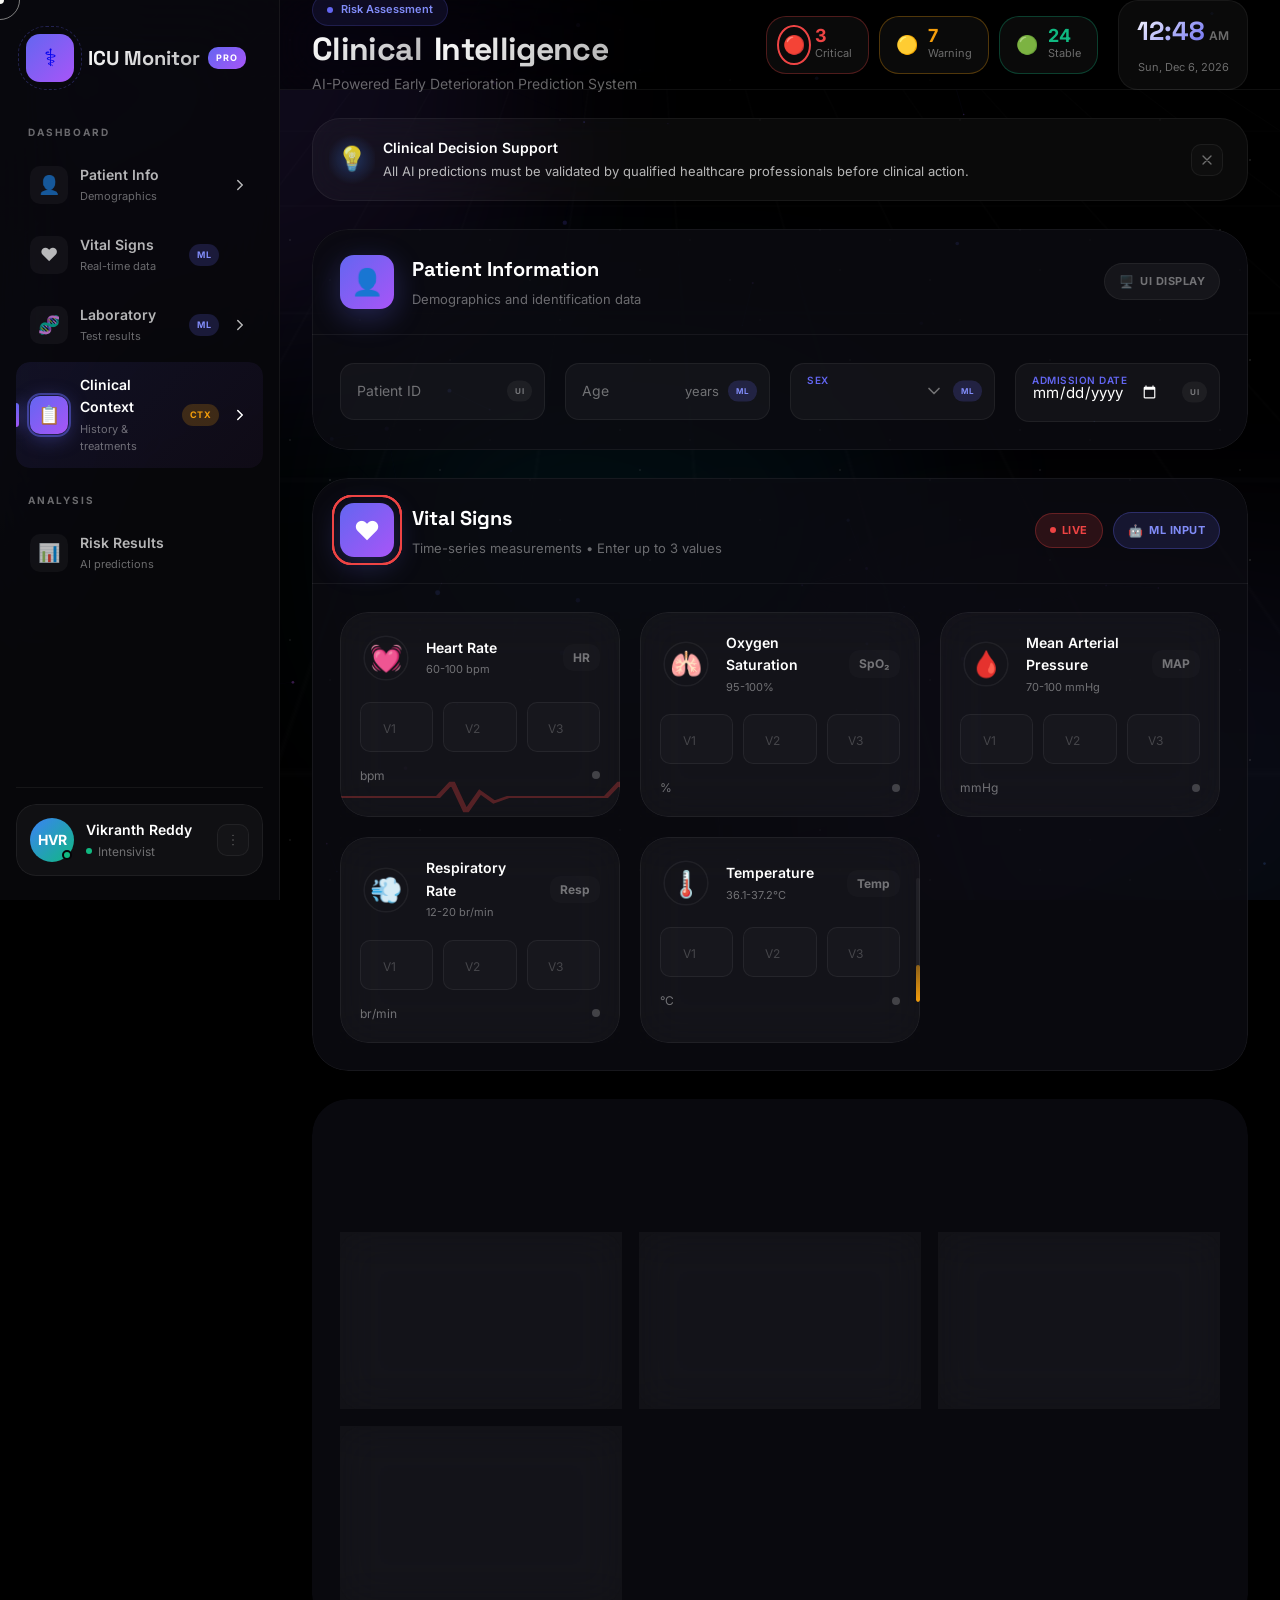
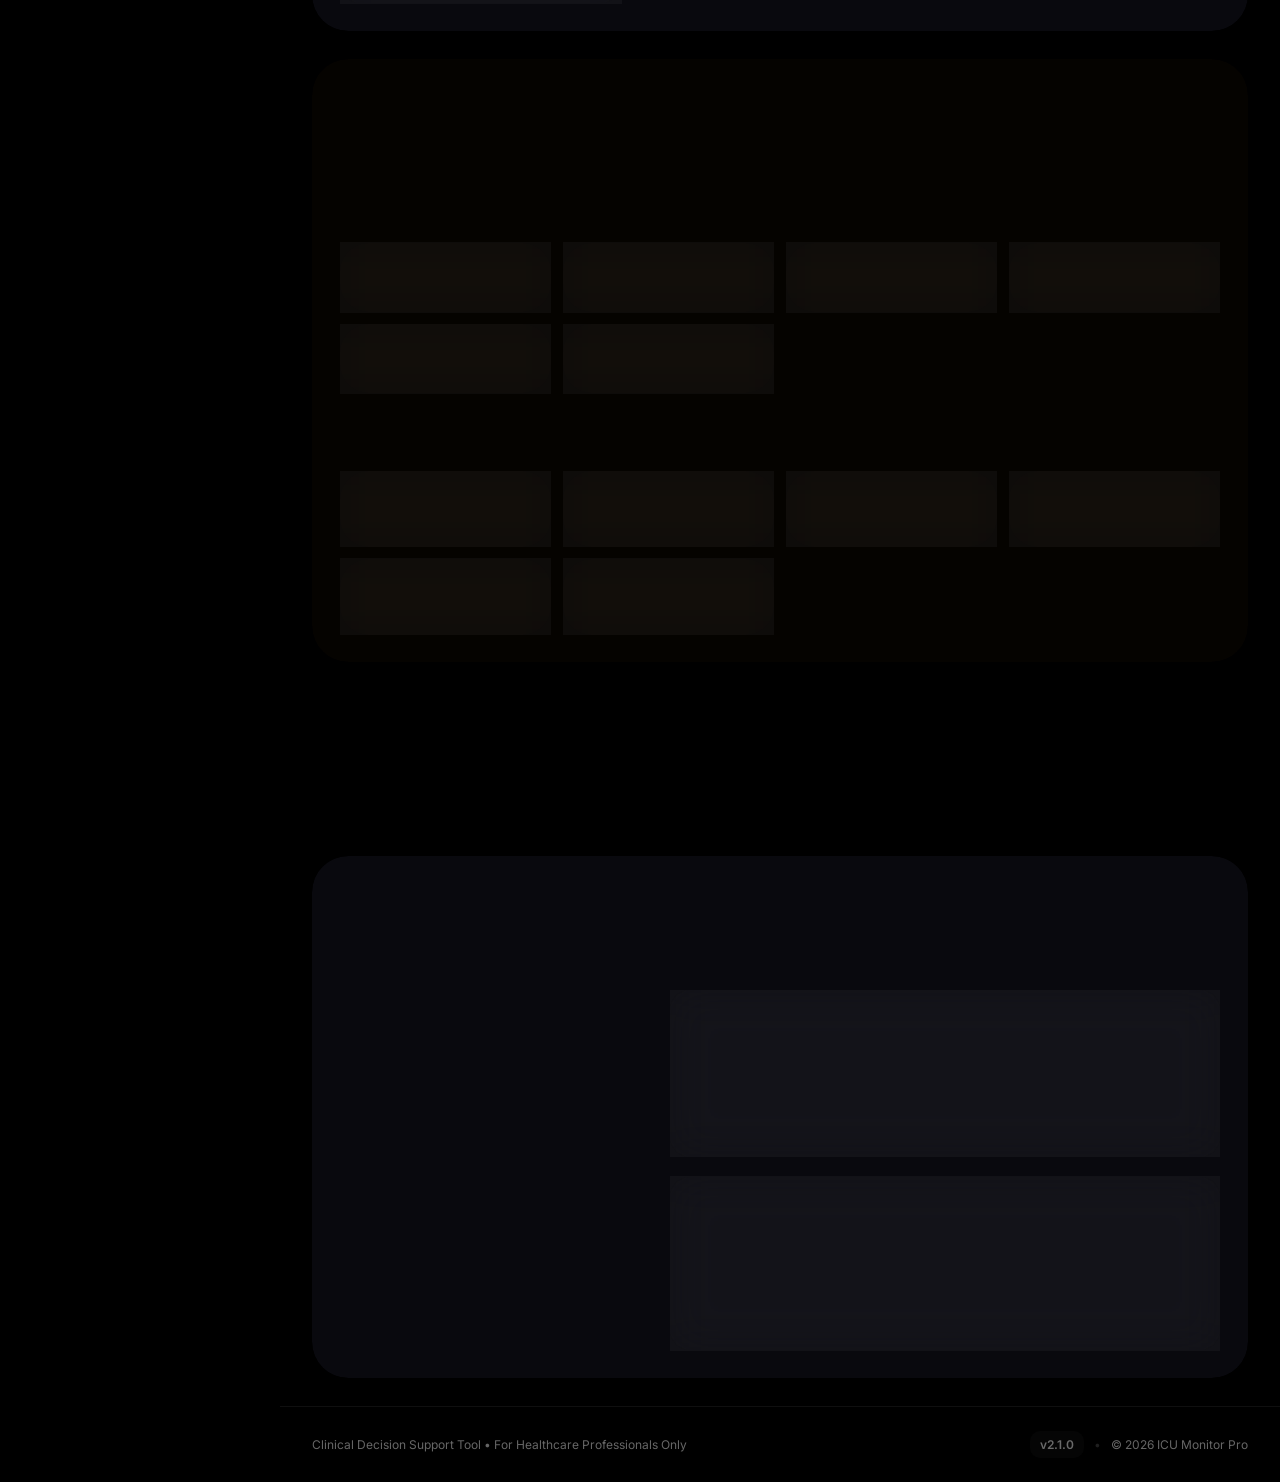
==== commit 3b64563b: "Fix stylesheet and script references in index.html" ====
--- a/index.html
+++ b/index.html
@@ -4,7 +4,7 @@
     <meta charset="UTF-8">
     <meta name="viewport" content="width=device-width, initial-scale=1.0">
     <title>ICU Monitor Pro | AI Clinical Intelligence</title>
-    <link rel="stylesheet" href="stylestest!.css">
+    <link rel="stylesheet" href="styles.css">
     <link href="https://fonts.googleapis.com/css2?family=Inter:wght@300;400;500;600;700;800;900&family=Space+Grotesk:wght@400;500;600;700&display=swap" rel="stylesheet">
 </head>
 <body>
@@ -1060,6 +1060,6 @@
         <div class="toast-progress"></div>
     </div>
 
-    <script src="scripttest!.js"></script>
+    <script src="script.js"></script>
 </body>
 </html>
--- a/styles.css
+++ b/styles.css
@@ -0,0 +1,3186 @@
+/* ===================================
+   ICU MONITOR PRO - ULTRA PREMIUM UI
+   Apple/Porsche/Audi Inspired Design
+   Advanced Glassmorphism & Animations
+   =================================== */
+
+/* ===================================
+   CSS CUSTOM PROPERTIES
+   =================================== */
+:root {
+    /* Primary Colors */
+    --primary: #6366f1;
+    --primary-rgb: 99, 102, 241;
+    --primary-light: #818cf8;
+    --primary-dark: #4f46e5;
+    
+    /* Secondary Colors */
+    --secondary: #a855f7;
+    --secondary-rgb: 168, 85, 247;
+    --accent: #06b6d4;
+    --accent-rgb: 6, 182, 212;
+    
+    /* Status Colors */
+    --success: #10b981;
+    --success-rgb: 16, 185, 129;
+    --warning: #f59e0b;
+    --warning-rgb: 245, 158, 11;
+    --danger: #ef4444;
+    --danger-rgb: 239, 68, 68;
+    --info: #3b82f6;
+    --info-rgb: 59, 130, 246;
+    
+    /* Vital Colors */
+    --hr-color: #ef4444;
+    --spo2-color: #3b82f6;
+    --map-color: #a855f7;
+    --resp-color: #10b981;
+    --temp-color: #f59e0b;
+    
+    /* Backgrounds */
+    --bg-primary: #000000;
+    --bg-secondary: #050508;
+    --bg-tertiary: #0a0a0f;
+    --bg-card: rgba(12, 12, 18, 0.8);
+    --bg-glass: rgba(255, 255, 255, 0.02);
+    --bg-glass-light: rgba(255, 255, 255, 0.04);
+    --bg-glass-strong: rgba(255, 255, 255, 0.06);
+    
+    /* Borders */
+    --border: rgba(255, 255, 255, 0.06);
+    --border-light: rgba(255, 255, 255, 0.1);
+    --border-focus: rgba(99, 102, 241, 0.5);
+    
+    /* Text */
+    --text-primary: #ffffff;
+    --text-secondary: rgba(255, 255, 255, 0.7);
+    --text-muted: rgba(255, 255, 255, 0.4);
+    --text-dim: rgba(255, 255, 255, 0.2);
+    
+    /* Layout */
+    --sidebar-width: 280px;
+    --header-height: 90px;
+    
+    /* Radius */
+    --radius-xs: 6px;
+    --radius-sm: 10px;
+    --radius-md: 14px;
+    --radius-lg: 20px;
+    --radius-xl: 28px;
+    --radius-2xl: 36px;
+    --radius-full: 9999px;
+    
+    /* Shadows */
+    --shadow-sm: 0 2px 8px rgba(0,0,0,0.2);
+    --shadow-md: 0 8px 32px rgba(0,0,0,0.3);
+    --shadow-lg: 0 20px 60px rgba(0,0,0,0.4);
+    --shadow-glow: 0 0 60px rgba(var(--primary-rgb), 0.3);
+    
+    /* Transitions */
+    --ease-out: cubic-bezier(0.25, 0.46, 0.45, 0.94);
+    --ease-in-out: cubic-bezier(0.645, 0.045, 0.355, 1);
+    --ease-spring: cubic-bezier(0.175, 0.885, 0.32, 1.275);
+    --ease-bounce: cubic-bezier(0.68, -0.55, 0.265, 1.55);
+    --ease-smooth: cubic-bezier(0.4, 0, 0.2, 1);
+    
+    --duration-fast: 0.15s;
+    --duration-normal: 0.3s;
+    --duration-slow: 0.5s;
+    --duration-slower: 0.8s;
+}
+
+/* ===================================
+   RESET & BASE
+   =================================== */
+*, *::before, *::after {
+    margin: 0;
+    padding: 0;
+    box-sizing: border-box;
+}
+
+html {
+    font-size: 16px;
+    scroll-behavior: smooth;
+    -webkit-font-smoothing: antialiased;
+    -moz-osx-font-smoothing: grayscale;
+}
+
+body {
+    font-family: 'Inter', -apple-system, BlinkMacSystemFont, 'Segoe UI', sans-serif;
+    background: var(--bg-primary);
+    color: var(--text-primary);
+    line-height: 1.6;
+    min-height: 100vh;
+    overflow-x: hidden;
+    cursor: none;
+}
+
+::selection {
+    background: rgba(var(--primary-rgb), 0.3);
+    color: white;
+}
+
+::-webkit-scrollbar {
+    width: 6px;
+    height: 6px;
+}
+
+::-webkit-scrollbar-track {
+    background: transparent;
+}
+
+::-webkit-scrollbar-thumb {
+    background: rgba(255, 255, 255, 0.1);
+    border-radius: var(--radius-full);
+}
+
+::-webkit-scrollbar-thumb:hover {
+    background: rgba(255, 255, 255, 0.2);
+}
+
+/* ===================================
+   PRELOADER - EPIC INTRO
+   =================================== */
+.preloader {
+    position: fixed;
+    inset: 0;
+    z-index: 10000;
+    display: flex;
+    align-items: center;
+    justify-content: center;
+    background: var(--bg-primary);
+    transition: opacity 1s ease, visibility 1s ease;
+}
+
+.preloader.hidden {
+    opacity: 0;
+    visibility: hidden;
+    pointer-events: none;
+}
+
+.preloader-bg {
+    position: absolute;
+    inset: 0;
+    overflow: hidden;
+}
+
+.preloader-gradient {
+    position: absolute;
+    width: 200%;
+    height: 200%;
+    top: -50%;
+    left: -50%;
+    background: conic-gradient(from 0deg at 50% 50%, 
+        transparent 0deg,
+        rgba(var(--primary-rgb), 0.1) 60deg,
+        transparent 120deg,
+        rgba(var(--secondary-rgb), 0.1) 180deg,
+        transparent 240deg,
+        rgba(var(--accent-rgb), 0.1) 300deg,
+        transparent 360deg
+    );
+    animation: preloaderRotate 8s linear infinite;
+}
+
+@keyframes preloaderRotate {
+    to { transform: rotate(360deg); }
+}
+
+.preloader-content {
+    position: relative;
+    z-index: 1;
+    display: flex;
+    flex-direction: column;
+    align-items: center;
+    gap: 40px;
+}
+
+.preloader-logo {
+    position: relative;
+    width: 120px;
+    height: 120px;
+}
+
+.logo-morph {
+    position: absolute;
+    inset: 0;
+    display: flex;
+    align-items: center;
+    justify-content: center;
+}
+
+.logo-morph svg {
+    width: 100%;
+    height: 100%;
+    animation: morphRotate 3s linear infinite;
+}
+
+@keyframes morphRotate {
+    to { transform: rotate(360deg); }
+}
+
+.morph-circle {
+    fill: none;
+    stroke: url(#preloaderGrad);
+    stroke-width: 2;
+    stroke-dasharray: 251;
+    stroke-dashoffset: 50;
+    stroke-linecap: round;
+    animation: morphDash 2s ease-in-out infinite;
+}
+
+@keyframes morphDash {
+    0% { stroke-dashoffset: 251; }
+    50% { stroke-dashoffset: 0; }
+    100% { stroke-dashoffset: -251; }
+}
+
+.logo-icon-wrap {
+    position: absolute;
+    inset: 0;
+    display: flex;
+    align-items: center;
+    justify-content: center;
+}
+
+.logo-icon-main {
+    font-size: 40px;
+    animation: logoFloat 2s ease-in-out infinite;
+}
+
+@keyframes logoFloat {
+    0%, 100% { transform: translateY(0) scale(1); }
+    50% { transform: translateY(-5px) scale(1.05); }
+}
+
+.orbit-rings {
+    position: absolute;
+    inset: -20px;
+}
+
+.orbit {
+    position: absolute;
+    inset: 0;
+    border: 1px dashed rgba(var(--primary-rgb), 0.2);
+    border-radius: 50%;
+    animation: orbitSpin 10s linear infinite;
+}
+
+.orbit span {
+    position: absolute;
+    width: 8px;
+    height: 8px;
+    background: var(--primary);
+    border-radius: 50%;
+    top: -4px;
+    left: 50%;
+    transform: translateX(-50%);
+    box-shadow: 0 0 10px var(--primary);
+}
+
+.orbit-1 { animation-duration: 8s; }
+.orbit-2 { 
+    inset: -10px; 
+    animation-duration: 12s; 
+    animation-direction: reverse;
+    border-color: rgba(var(--secondary-rgb), 0.2);
+}
+.orbit-2 span { background: var(--secondary); box-shadow: 0 0 10px var(--secondary); }
+.orbit-3 { 
+    inset: 0; 
+    animation-duration: 6s;
+    border-color: rgba(var(--accent-rgb), 0.2);
+}
+.orbit-3 span { background: var(--accent); box-shadow: 0 0 10px var(--accent); }
+
+@keyframes orbitSpin {
+    to { transform: rotate(360deg); }
+}
+
+.preloader-text-wrap {
+    text-align: center;
+}
+
+.preloader-title {
+    display: flex;
+    gap: 4px;
+    font-size: 32px;
+    font-weight: 800;
+    letter-spacing: 6px;
+    margin-bottom: 12px;
+}
+
+.preloader-title .char {
+    display: inline-block;
+    opacity: 0;
+    transform: translateY(20px);
+    animation: charReveal 0.5s ease forwards;
+}
+
+.preloader-title .char:nth-child(1) { animation-delay: 0.1s; }
+.preloader-title .char:nth-child(2) { animation-delay: 0.15s; }
+.preloader-title .char:nth-child(3) { animation-delay: 0.2s; }
+.preloader-title .char:nth-child(4) { animation-delay: 0.25s; }
+.preloader-title .char:nth-child(5) { animation-delay: 0.3s; }
+.preloader-title .char:nth-child(6) { animation-delay: 0.35s; }
+.preloader-title .char:nth-child(7) { animation-delay: 0.4s; }
+.preloader-title .char:nth-child(8) { animation-delay: 0.45s; }
+.preloader-title .char:nth-child(9) { animation-delay: 0.5s; }
+.preloader-title .char:nth-child(10) { animation-delay: 0.55s; }
+.preloader-title .char:nth-child(11) { animation-delay: 0.6s; }
+
+.preloader-title .char.space { width: 16px; }
+
+@keyframes charReveal {
+    to {
+        opacity: 1;
+        transform: translateY(0);
+    }
+}
+
+.preloader-subtitle {
+    font-size: 14px;
+    color: var(--text-muted);
+    letter-spacing: 2px;
+    text-transform: uppercase;
+    opacity: 0;
+    animation: fadeIn 0.5s ease 0.8s forwards;
+}
+
+@keyframes fadeIn {
+    to { opacity: 1; }
+}
+
+.preloader-progress {
+    width: 280px;
+}
+
+.progress-track {
+    position: relative;
+    height: 3px;
+    background: var(--border);
+    border-radius: var(--radius-full);
+    overflow: hidden;
+    margin-bottom: 16px;
+}
+
+.progress-fill {
+    position: absolute;
+    left: 0;
+    top: 0;
+    height: 100%;
+    width: 0%;
+    background: linear-gradient(90deg, var(--primary), var(--secondary), var(--accent));
+    border-radius: var(--radius-full);
+    animation: progressFill 2s ease forwards;
+}
+
+@keyframes progressFill {
+    to { width: 100%; }
+}
+
+.progress-glow {
+    position: absolute;
+    top: -2px;
+    left: 0;
+    width: 40px;
+    height: 7px;
+    background: linear-gradient(90deg, transparent, rgba(255,255,255,0.8), transparent);
+    border-radius: var(--radius-full);
+    animation: progressGlow 2s ease forwards;
+}
+
+@keyframes progressGlow {
+    0% { left: 0; opacity: 1; }
+    100% { left: calc(100% - 40px); opacity: 0; }
+}
+
+.progress-text {
+    font-size: 12px;
+    color: var(--text-muted);
+    text-align: center;
+    animation: textPulse 1.5s ease-in-out infinite;
+}
+
+@keyframes textPulse {
+    0%, 100% { opacity: 0.5; }
+    50% { opacity: 1; }
+}
+
+/* ===================================
+   CUSTOM CURSOR
+   =================================== */
+.cursor {
+    position: fixed;
+    top: 0;
+    left: 0;
+    z-index: 99999;
+    pointer-events: none;
+    mix-blend-mode: difference;
+}
+
+.cursor-dot {
+    position: absolute;
+    width: 8px;
+    height: 8px;
+    background: white;
+    border-radius: 50%;
+    transform: translate(-50%, -50%);
+    transition: width 0.2s, height 0.2s, background 0.2s;
+}
+
+.cursor.hover .cursor-dot {
+    width: 40px;
+    height: 40px;
+    background: rgba(255, 255, 255, 0.1);
+}
+
+.cursor-ring {
+    position: absolute;
+    width: 40px;
+    height: 40px;
+    border: 1px solid rgba(255, 255, 255, 0.5);
+    border-radius: 50%;
+    transform: translate(-50%, -50%);
+    transition: width 0.3s, height 0.3s, border-color 0.3s;
+}
+
+.cursor.hover .cursor-ring {
+    width: 60px;
+    height: 60px;
+    border-color: var(--primary);
+}
+
+.cursor-trail {
+    position: absolute;
+    width: 200px;
+    height: 200px;
+    background: radial-gradient(circle, rgba(var(--primary-rgb), 0.1) 0%, transparent 70%);
+    border-radius: 50%;
+    transform: translate(-50%, -50%);
+    opacity: 0;
+    transition: opacity 0.3s;
+}
+
+.cursor.active .cursor-trail {
+    opacity: 1;
+}
+
+/* ===================================
+   AURORA BACKGROUND
+   =================================== */
+.aurora-bg {
+    position: fixed;
+    inset: 0;
+    z-index: 0;
+    overflow: hidden;
+    background: var(--bg-primary);
+}
+
+.aurora {
+    position: absolute;
+    filter: blur(100px);
+    opacity: 0.4;
+    animation: auroraMove 20s ease-in-out infinite;
+}
+
+.aurora-1 {
+    width: 60%;
+    height: 60%;
+    background: linear-gradient(135deg, rgba(var(--primary-rgb), 0.4), rgba(var(--secondary-rgb), 0.2));
+    top: -20%;
+    left: -20%;
+    animation-duration: 25s;
+}
+
+.aurora-2 {
+    width: 50%;
+    height: 50%;
+    background: linear-gradient(135deg, rgba(var(--secondary-rgb), 0.3), rgba(var(--accent-rgb), 0.15));
+    bottom: -15%;
+    right: -15%;
+    animation-duration: 30s;
+    animation-delay: -10s;
+}
+
+.aurora-3 {
+    width: 40%;
+    height: 40%;
+    background: linear-gradient(135deg, rgba(var(--accent-rgb), 0.25), rgba(var(--info-rgb), 0.15));
+    top: 40%;
+    left: 30%;
+    animation-duration: 20s;
+    animation-delay: -5s;
+}
+
+@keyframes auroraMove {
+    0%, 100% { transform: translate(0, 0) rotate(0deg) scale(1); }
+    25% { transform: translate(5%, 5%) rotate(5deg) scale(1.1); }
+    50% { transform: translate(-3%, 8%) rotate(-3deg) scale(0.95); }
+    75% { transform: translate(8%, -5%) rotate(8deg) scale(1.05); }
+}
+
+.stars {
+    position: absolute;
+    inset: 0;
+    background-image: 
+        radial-gradient(1px 1px at 20px 30px, rgba(255,255,255,0.3), transparent),
+        radial-gradient(1px 1px at 40px 70px, rgba(255,255,255,0.2), transparent),
+        radial-gradient(1px 1px at 50px 160px, rgba(255,255,255,0.3), transparent),
+        radial-gradient(1px 1px at 90px 40px, rgba(255,255,255,0.2), transparent),
+        radial-gradient(1px 1px at 130px 80px, rgba(255,255,255,0.3), transparent),
+        radial-gradient(1px 1px at 160px 120px, rgba(255,255,255,0.2), transparent);
+    background-repeat: repeat;
+    background-size: 200px 200px;
+    animation: starsMove 100s linear infinite;
+}
+
+@keyframes starsMove {
+    to { transform: translate(-200px, -200px); }
+}
+
+.grid-perspective {
+    position: absolute;
+    inset: 0;
+    background-image:
+        linear-gradient(rgba(255, 255, 255, 0.02) 1px, transparent 1px),
+        linear-gradient(90deg, rgba(255, 255, 255, 0.02) 1px, transparent 1px);
+    background-size: 60px 60px;
+    transform: perspective(500px) rotateX(60deg);
+    transform-origin: center top;
+    opacity: 0.5;
+}
+
+#particles {
+    position: absolute;
+    inset: 0;
+    width: 100%;
+    height: 100%;
+}
+
+/* ===================================
+   APP LAYOUT
+   =================================== */
+.app {
+    position: relative;
+    z-index: 1;
+    display: flex;
+    min-height: 100vh;
+}
+
+/* ===================================
+   SIDEBAR - PREMIUM
+   =================================== */
+.sidebar {
+    position: fixed;
+    left: 0;
+    top: 0;
+    bottom: 0;
+    width: var(--sidebar-width);
+    z-index: 100;
+    overflow: hidden;
+}
+
+.sidebar-glow {
+    position: absolute;
+    top: 20%;
+    left: -50%;
+    width: 100%;
+    height: 60%;
+    background: radial-gradient(ellipse, rgba(var(--primary-rgb), 0.15), transparent 70%);
+    pointer-events: none;
+}
+
+.sidebar-inner {
+    position: relative;
+    height: 100%;
+    background: rgba(8, 8, 12, 0.9);
+    backdrop-filter: blur(40px) saturate(180%);
+    -webkit-backdrop-filter: blur(40px) saturate(180%);
+    border-right: 1px solid var(--border);
+    display: flex;
+    flex-direction: column;
+    padding: 24px 16px;
+}
+
+/* Logo */
+.logo-section {
+    margin-bottom: 32px;
+}
+
+.logo {
+    display: flex;
+    align-items: center;
+    gap: 14px;
+    text-decoration: none;
+    padding: 10px;
+    border-radius: var(--radius-lg);
+    transition: all var(--duration-normal) var(--ease-smooth);
+}
+
+.logo:hover {
+    background: var(--bg-glass-light);
+}
+
+.logo-icon-container {
+    position: relative;
+    width: 48px;
+    height: 48px;
+}
+
+.logo-bg {
+    position: absolute;
+    inset: 0;
+    background: linear-gradient(135deg, var(--primary), var(--secondary));
+    border-radius: var(--radius-md);
+    transition: transform var(--duration-normal) var(--ease-spring);
+}
+
+.logo:hover .logo-bg {
+    transform: rotate(10deg) scale(1.05);
+}
+
+.logo-icon {
+    position: relative;
+    z-index: 2;
+    width: 100%;
+    height: 100%;
+    display: flex;
+    align-items: center;
+    justify-content: center;
+    font-size: 24px;
+}
+
+.logo-pulse {
+    position: absolute;
+    inset: -4px;
+    border-radius: var(--radius-lg);
+    border: 2px solid var(--primary);
+    opacity: 0;
+    animation: logoPulse 3s ease-in-out infinite;
+}
+
+@keyframes logoPulse {
+    0%, 100% { opacity: 0; transform: scale(0.9); }
+    50% { opacity: 0.5; transform: scale(1.1); }
+}
+
+.logo-ring {
+    position: absolute;
+    inset: -8px;
+    border: 1px dashed rgba(var(--primary-rgb), 0.3);
+    border-radius: var(--radius-xl);
+    animation: logoRingSpin 20s linear infinite;
+}
+
+@keyframes logoRingSpin {
+    to { transform: rotate(360deg); }
+}
+
+.logo-text {
+    display: flex;
+    align-items: center;
+    gap: 8px;
+}
+
+.logo-title {
+    font-size: 20px;
+    font-weight: 800;
+    font-family: 'Space Grotesk', sans-serif;
+    background: linear-gradient(135deg, #fff, rgba(255,255,255,0.7));
+    -webkit-background-clip: text;
+    -webkit-text-fill-color: transparent;
+    background-clip: text;
+}
+
+.logo-badge {
+    font-size: 9px;
+    font-weight: 700;
+    padding: 4px 8px;
+    background: linear-gradient(135deg, var(--primary), var(--secondary));
+    border-radius: var(--radius-sm);
+    color: white;
+    letter-spacing: 1px;
+}
+
+/* Navigation */
+.nav {
+    flex: 1;
+    display: flex;
+    flex-direction: column;
+    gap: 24px;
+    overflow-y: auto;
+}
+
+.nav-section {
+    display: flex;
+    flex-direction: column;
+    gap: 8px;
+}
+
+.nav-section-title {
+    font-size: 10px;
+    font-weight: 700;
+    color: var(--text-muted);
+    text-transform: uppercase;
+    letter-spacing: 2px;
+    padding: 0 12px;
+    margin-bottom: 4px;
+}
+
+.nav-items {
+    display: flex;
+    flex-direction: column;
+    gap: 4px;
+}
+
+.nav-link {
+    position: relative;
+    display: flex;
+    align-items: center;
+    gap: 12px;
+    padding: 12px 14px;
+    text-decoration: none;
+    color: var(--text-secondary);
+    border-radius: var(--radius-md);
+    transition: all var(--duration-normal) var(--ease-smooth);
+    overflow: hidden;
+}
+
+.nav-link-bg {
+    position: absolute;
+    inset: 0;
+    background: linear-gradient(135deg, rgba(var(--primary-rgb), 0.1), rgba(var(--secondary-rgb), 0.05));
+    opacity: 0;
+    transition: opacity var(--duration-normal);
+    border-radius: inherit;
+}
+
+.nav-link-glow {
+    position: absolute;
+    inset: 0;
+    background: radial-gradient(circle at var(--x, 50%) var(--y, 50%), rgba(var(--primary-rgb), 0.2), transparent 60%);
+    opacity: 0;
+    transition: opacity var(--duration-normal);
+    border-radius: inherit;
+}
+
+.nav-link:hover .nav-link-bg {
+    opacity: 1;
+}
+
+.nav-link:hover {
+    color: var(--text-primary);
+}
+
+.nav-link.active {
+    color: var(--text-primary);
+}
+
+.nav-link.active .nav-link-bg {
+    opacity: 1;
+}
+
+.nav-link.active::before {
+    content: '';
+    position: absolute;
+    left: 0;
+    top: 50%;
+    transform: translateY(-50%);
+    width: 3px;
+    height: 24px;
+    background: linear-gradient(180deg, var(--primary), var(--secondary));
+    border-radius: 0 3px 3px 0;
+    box-shadow: 0 0 15px var(--primary);
+}
+
+.nav-icon {
+    position: relative;
+    width: 38px;
+    height: 38px;
+    display: flex;
+    align-items: center;
+    justify-content: center;
+    background: var(--bg-glass-light);
+    border-radius: var(--radius-sm);
+    font-size: 18px;
+    transition: all var(--duration-normal) var(--ease-spring);
+    z-index: 1;
+}
+
+.nav-link:hover .nav-icon {
+    transform: scale(1.1);
+    background: rgba(var(--primary-rgb), 0.2);
+}
+
+.nav-link.active .nav-icon {
+    background: linear-gradient(135deg, var(--primary), var(--secondary));
+    box-shadow: 0 4px 20px rgba(var(--primary-rgb), 0.4);
+}
+
+.nav-icon-ring {
+    position: absolute;
+    inset: -3px;
+    border: 2px solid transparent;
+    border-radius: var(--radius-md);
+    transition: border-color var(--duration-normal);
+}
+
+.nav-link.active .nav-icon-ring {
+    border-color: rgba(var(--primary-rgb), 0.5);
+    animation: navIconPulse 2s ease-in-out infinite;
+}
+
+@keyframes navIconPulse {
+    0%, 100% { opacity: 0.5; transform: scale(1); }
+    50% { opacity: 0; transform: scale(1.3); }
+}
+
+.pulse-icon span {
+    animation: heartPulse 1s ease-in-out infinite;
+}
+
+@keyframes heartPulse {
+    0%, 100% { transform: scale(1); }
+    15% { transform: scale(1.2); }
+    30% { transform: scale(1); }
+    45% { transform: scale(1.1); }
+}
+
+.nav-text {
+    flex: 1;
+    min-width: 0;
+    display: flex;
+    flex-direction: column;
+    gap: 2px;
+    z-index: 1;
+}
+
+.nav-label {
+    font-size: 14px;
+    font-weight: 600;
+    transition: color var(--duration-normal);
+}
+
+.nav-desc {
+    font-size: 11px;
+    color: var(--text-muted);
+}
+
+.nav-badge {
+    padding: 4px 8px;
+    border-radius: var(--radius-full);
+    font-size: 9px;
+    font-weight: 700;
+    text-transform: uppercase;
+    letter-spacing: 0.5px;
+    z-index: 1;
+}
+
+.ml-badge {
+    background: rgba(var(--primary-rgb), 0.2);
+    color: var(--primary-light);
+}
+
+.ctx-badge {
+    background: rgba(var(--warning-rgb), 0.2);
+    color: var(--warning);
+}
+
+.nav-arrow {
+    width: 18px;
+    height: 18px;
+    opacity: 0;
+    transform: translateX(-8px);
+    transition: all var(--duration-normal);
+    z-index: 1;
+}
+
+.nav-arrow svg {
+    width: 100%;
+    height: 100%;
+    fill: none;
+    stroke: currentColor;
+    stroke-width: 2;
+    stroke-linecap: round;
+    stroke-linejoin: round;
+}
+
+.nav-link:hover .nav-arrow,
+.nav-link.active .nav-arrow {
+    opacity: 1;
+    transform: translateX(0);
+}
+
+/* Sidebar Footer */
+.sidebar-footer {
+    margin-top: auto;
+    padding-top: 16px;
+    border-top: 1px solid var(--border);
+}
+
+.user-card {
+    position: relative;
+    display: flex;
+    align-items: center;
+    gap: 12px;
+    padding: 14px;
+    border-radius: var(--radius-lg);
+    cursor: pointer;
+    overflow: hidden;
+    transition: all var(--duration-normal);
+}
+
+.user-card-bg {
+    position: absolute;
+    inset: 0;
+    background: var(--bg-glass-light);
+    border: 1px solid var(--border);
+    border-radius: inherit;
+    transition: all var(--duration-normal);
+}
+
+.user-card:hover .user-card-bg {
+    background: var(--bg-glass-strong);
+    border-color: var(--border-light);
+}
+
+.user-avatar {
+    position: relative;
+    width: 44px;
+    height: 44px;
+    background: linear-gradient(135deg, var(--info), var(--success));
+    border-radius: 50%;
+    display: flex;
+    align-items: center;
+    justify-content: center;
+    font-size: 14px;
+    font-weight: 700;
+    color: white;
+    z-index: 1;
+    transition: transform var(--duration-normal) var(--ease-spring);
+}
+
+.user-card:hover .user-avatar {
+    transform: scale(1.1);
+}
+
+.avatar-status {
+    position: absolute;
+    bottom: 2px;
+    right: 2px;
+    width: 10px;
+    height: 10px;
+    background: var(--success);
+    border: 2px solid var(--bg-secondary);
+    border-radius: 50%;
+    z-index: 2;
+}
+
+.avatar-ring {
+    position: absolute;
+    inset: -3px;
+    fill: none;
+    stroke: var(--primary);
+    stroke-width: 2;
+    stroke-dasharray: 283;
+    stroke-dashoffset: 283;
+    animation: avatarRingDraw 3s ease-in-out infinite;
+}
+
+@keyframes avatarRingDraw {
+    0%, 100% { stroke-dashoffset: 283; }
+    50% { stroke-dashoffset: 0; }
+}
+
+.user-info {
+    flex: 1;
+    min-width: 0;
+    z-index: 1;
+}
+
+.user-name {
+    display: block;
+    font-size: 14px;
+    font-weight: 600;
+    color: var(--text-primary);
+}
+
+.user-role {
+    display: flex;
+    align-items: center;
+    gap: 6px;
+    font-size: 12px;
+    color: var(--text-muted);
+}
+
+.role-dot {
+    width: 6px;
+    height: 6px;
+    background: var(--success);
+    border-radius: 50%;
+    animation: roleDotPulse 2s ease-in-out infinite;
+}
+
+@keyframes roleDotPulse {
+    0%, 100% { opacity: 1; }
+    50% { opacity: 0.4; }
+}
+
+.user-menu-btn {
+    width: 32px;
+    height: 32px;
+    background: var(--bg-glass);
+    border: 1px solid var(--border);
+    border-radius: var(--radius-sm);
+    display: flex;
+    align-items: center;
+    justify-content: center;
+    cursor: pointer;
+    transition: all var(--duration-normal);
+    z-index: 1;
+}
+
+.user-menu-btn svg {
+    width: 16px;
+    height: 16px;
+    fill: var(--text-muted);
+    transition: fill var(--duration-normal);
+}
+
+.user-menu-btn:hover {
+    background: var(--bg-glass-strong);
+    border-color: var(--border-light);
+}
+
+.user-menu-btn:hover svg {
+    fill: var(--text-primary);
+}
+
+/* ===================================
+   MAIN CONTENT
+   =================================== */
+.main {
+    flex: 1;
+    margin-left: var(--sidebar-width);
+    display: flex;
+    flex-direction: column;
+    min-height: 100vh;
+}
+
+/* ===================================
+   HEADER - FLOATING
+   =================================== */
+.header {
+    position: sticky;
+    top: 0;
+    z-index: 50;
+    height: var(--header-height);
+    padding: 0 32px;
+}
+
+.header-bg {
+    position: absolute;
+    inset: 0;
+    background: rgba(0, 0, 0, 0.6);
+    backdrop-filter: blur(30px) saturate(180%);
+    -webkit-backdrop-filter: blur(30px) saturate(180%);
+    border-bottom: 1px solid var(--border);
+}
+
+.header-content {
+    position: relative;
+    z-index: 1;
+    height: 100%;
+    display: flex;
+    align-items: center;
+    justify-content: space-between;
+    gap: 24px;
+}
+
+.header-left {
+    display: flex;
+    flex-direction: column;
+    gap: 6px;
+}
+
+.page-badge {
+    display: inline-flex;
+    align-items: center;
+    gap: 8px;
+    padding: 6px 14px;
+    background: rgba(var(--primary-rgb), 0.1);
+    border: 1px solid rgba(var(--primary-rgb), 0.2);
+    border-radius: var(--radius-full);
+    font-size: 11px;
+    font-weight: 600;
+    color: var(--primary-light);
+    width: fit-content;
+}
+
+.badge-dot {
+    width: 6px;
+    height: 6px;
+    background: var(--primary);
+    border-radius: 50%;
+    animation: badgeDotPulse 2s ease-in-out infinite;
+}
+
+@keyframes badgeDotPulse {
+    0%, 100% { opacity: 1; transform: scale(1); }
+    50% { opacity: 0.5; transform: scale(0.8); }
+}
+
+.page-title {
+    font-size: 32px;
+    font-weight: 800;
+    font-family: 'Space Grotesk', sans-serif;
+    letter-spacing: -0.02em;
+    line-height: 1.1;
+}
+
+.title-line {
+    display: flex;
+    gap: 12px;
+}
+
+.word {
+    background: linear-gradient(135deg, #fff 0%, rgba(255,255,255,0.7) 100%);
+    -webkit-background-clip: text;
+    -webkit-text-fill-color: transparent;
+    background-clip: text;
+}
+
+.page-subtitle {
+    font-size: 14px;
+    color: var(--text-muted);
+}
+
+.header-right {
+    display: flex;
+    align-items: center;
+    gap: 20px;
+}
+
+.header-metrics {
+    display: flex;
+    gap: 10px;
+}
+
+.metric-card {
+    display: flex;
+    align-items: center;
+    gap: 10px;
+    padding: 10px 16px;
+    background: var(--bg-glass-light);
+    border: 1px solid var(--border);
+    border-radius: var(--radius-lg);
+    transition: all var(--duration-normal);
+    cursor: pointer;
+}
+
+.metric-card:hover {
+    transform: translateY(-2px);
+    box-shadow: var(--shadow-md);
+}
+
+.metric-icon {
+    position: relative;
+    font-size: 18px;
+}
+
+.metric-pulse {
+    position: absolute;
+    inset: -6px;
+    border: 2px solid var(--danger);
+    border-radius: 50%;
+    animation: metricPulse 1.5s ease-in-out infinite;
+}
+
+@keyframes metricPulse {
+    0%, 100% { opacity: 0.5; transform: scale(1); }
+    50% { opacity: 0; transform: scale(1.5); }
+}
+
+.metric-data {
+    display: flex;
+    flex-direction: column;
+}
+
+.metric-value {
+    font-size: 18px;
+    font-weight: 700;
+    line-height: 1;
+}
+
+.metric-label {
+    font-size: 11px;
+    color: var(--text-muted);
+}
+
+.critical-metric { border-color: rgba(var(--danger-rgb), 0.3); }
+.critical-metric .metric-value { color: var(--danger); }
+
+.warning-metric { border-color: rgba(var(--warning-rgb), 0.3); }
+.warning-metric .metric-value { color: var(--warning); }
+
+.stable-metric { border-color: rgba(var(--success-rgb), 0.3); }
+.stable-metric .metric-value { color: var(--success); }
+
+.time-widget {
+    text-align: right;
+    padding: 10px 18px;
+    background: var(--bg-glass-light);
+    border: 1px solid var(--border);
+    border-radius: var(--radius-lg);
+}
+
+.time-display {
+    display: flex;
+    align-items: baseline;
+    justify-content: flex-end;
+    gap: 4px;
+}
+
+.time-value {
+    font-size: 26px;
+    font-weight: 700;
+    font-family: 'Space Grotesk', sans-serif;
+    background: linear-gradient(135deg, #fff, var(--primary));
+    -webkit-background-clip: text;
+    -webkit-text-fill-color: transparent;
+    background-clip: text;
+}
+
+.time-period {
+    font-size: 12px;
+    font-weight: 600;
+    color: var(--text-muted);
+}
+
+.date-display {
+    font-size: 11px;
+    color: var(--text-muted);
+}
+
+/* ===================================
+   CONTENT AREA
+   =================================== */
+.content {
+    flex: 1;
+    padding: 28px 32px;
+    display: flex;
+    flex-direction: column;
+    gap: 28px;
+}
+
+/* ===================================
+   ALERT BANNER
+   =================================== */
+.alert-banner {
+    display: flex;
+    align-items: center;
+    gap: 16px;
+    padding: 18px 24px;
+    background: linear-gradient(135deg, rgba(var(--info-rgb), 0.1), rgba(var(--primary-rgb), 0.05));
+    border: 1px solid rgba(var(--info-rgb), 0.2);
+    border-radius: var(--radius-xl);
+    animation: alertSlideIn 0.6s var(--ease-spring);
+}
+
+@keyframes alertSlideIn {
+    from {
+        opacity: 0;
+        transform: translateY(-20px);
+    }
+}
+
+.alert-banner.hidden {
+    display: none;
+}
+
+.alert-icon-wrap {
+    position: relative;
+}
+
+.alert-icon {
+    font-size: 24px;
+}
+
+.alert-icon-glow {
+    position: absolute;
+    inset: -8px;
+    background: radial-gradient(circle, rgba(var(--info-rgb), 0.3), transparent 70%);
+    animation: alertGlow 2s ease-in-out infinite;
+}
+
+@keyframes alertGlow {
+    0%, 100% { opacity: 0.5; transform: scale(1); }
+    50% { opacity: 1; transform: scale(1.2); }
+}
+
+.alert-content {
+    flex: 1;
+    display: flex;
+    flex-direction: column;
+    gap: 2px;
+}
+
+.alert-title {
+    font-size: 14px;
+    font-weight: 600;
+    color: var(--text-primary);
+}
+
+.alert-text {
+    font-size: 13px;
+    color: var(--text-secondary);
+}
+
+.alert-dismiss {
+    width: 32px;
+    height: 32px;
+    background: var(--bg-glass);
+    border: 1px solid var(--border);
+    border-radius: var(--radius-sm);
+    display: flex;
+    align-items: center;
+    justify-content: center;
+    cursor: pointer;
+    transition: all var(--duration-normal);
+}
+
+.alert-dismiss svg {
+    width: 16px;
+    height: 16px;
+    fill: none;
+    stroke: var(--text-muted);
+    stroke-width: 2;
+    stroke-linecap: round;
+    transition: stroke var(--duration-normal);
+}
+
+.alert-dismiss:hover {
+    background: rgba(var(--danger-rgb), 0.2);
+    border-color: var(--danger);
+    transform: rotate(90deg);
+}
+
+.alert-dismiss:hover svg {
+    stroke: var(--danger);
+}
+
+/* ===================================
+   SECTIONS
+   =================================== */
+.section {
+    scroll-margin-top: calc(var(--header-height) + 28px);
+    opacity: 0;
+    transform: translateY(30px);
+    animation: sectionReveal 0.8s var(--ease-spring) forwards;
+}
+
+.section:nth-child(2) { animation-delay: 0.1s; }
+.section:nth-child(3) { animation-delay: 0.2s; }
+.section:nth-child(4) { animation-delay: 0.3s; }
+.section:nth-child(5) { animation-delay: 0.4s; }
+.section:nth-child(6) { animation-delay: 0.5s; }
+.section:nth-child(7) { animation-delay: 0.6s; }
+
+@keyframes sectionReveal {
+    to {
+        opacity: 1;
+        transform: translateY(0);
+    }
+}
+
+/* ===================================
+   GLASS CARD BASE
+   =================================== */
+.glass-card {
+    background: var(--bg-glass-light);
+    backdrop-filter: blur(20px);
+    -webkit-backdrop-filter: blur(20px);
+    border: 1px solid var(--border);
+    border-radius: var(--radius-xl);
+}
+
+/* ===================================
+   PREMIUM CARDS
+   =================================== */
+.premium-card {
+    position: relative;
+    border-radius: var(--radius-2xl);
+    overflow: hidden;
+    transition: transform var(--duration-normal) var(--ease-smooth);
+}
+
+.premium-card:hover {
+    transform: translateY(-4px);
+}
+
+.card-bg {
+    position: absolute;
+    inset: 0;
+    background: var(--bg-card);
+    backdrop-filter: blur(40px) saturate(180%);
+    -webkit-backdrop-filter: blur(40px) saturate(180%);
+}
+
+.card-border {
+    position: absolute;
+    inset: 0;
+    border: 1px solid var(--border);
+    border-radius: inherit;
+    pointer-events: none;
+    transition: border-color var(--duration-normal);
+}
+
+.premium-card:hover .card-border {
+    border-color: var(--border-light);
+}
+
+.card-glow {
+    position: absolute;
+    top: -100%;
+    left: -100%;
+    width: 300%;
+    height: 300%;
+    background: radial-gradient(circle at center, rgba(var(--primary-rgb), 0.08), transparent 40%);
+    opacity: 0;
+    transition: opacity var(--duration-slow);
+    pointer-events: none;
+}
+
+.premium-card:hover .card-glow {
+    opacity: 1;
+}
+
+.card-shine {
+    position: absolute;
+    top: 0;
+    left: -100%;
+    width: 60%;
+    height: 100%;
+    background: linear-gradient(90deg, transparent, rgba(255,255,255,0.03), transparent);
+    transform: skewX(-20deg);
+    transition: left 0.8s ease;
+    pointer-events: none;
+}
+
+.premium-card:hover .card-shine {
+    left: 150%;
+}
+
+/* Card Header */
+.card-header {
+    position: relative;
+    z-index: 1;
+    display: flex;
+    align-items: center;
+    justify-content: space-between;
+    padding: 24px 28px;
+    border-bottom: 1px solid var(--border);
+    flex-wrap: wrap;
+    gap: 16px;
+}
+
+.card-title-area {
+    display: flex;
+    align-items: center;
+    gap: 18px;
+}
+
+/* 3D Card Icon */
+.card-icon-3d {
+    position: relative;
+    width: 54px;
+    height: 54px;
+    perspective: 800px;
+    cursor: pointer;
+}
+
+.card-icon-3d .icon-face {
+    position: absolute;
+    inset: 0;
+    display: flex;
+    align-items: center;
+    justify-content: center;
+    font-size: 26px;
+    background: linear-gradient(135deg, var(--primary), var(--secondary));
+    border-radius: var(--radius-md);
+    backface-visibility: hidden;
+    transition: transform var(--duration-slow) var(--ease-spring);
+    box-shadow: 0 8px 30px rgba(var(--primary-rgb), 0.3);
+}
+
+.card-icon-3d .icon-face.front {
+    transform: rotateY(0deg);
+}
+
+.card-icon-3d .icon-face.back {
+    transform: rotateY(180deg);
+}
+
+.card-icon-3d:hover .icon-face.front {
+    transform: rotateY(-180deg);
+}
+
+.card-icon-3d:hover .icon-face.back {
+    transform: rotateY(0deg);
+}
+
+/* Heartbeat Icon */
+.card-icon-3d.heartbeat .icon-face {
+    animation: cardHeartbeat 1.5s ease-in-out infinite;
+}
+
+@keyframes cardHeartbeat {
+    0%, 100% { transform: scale(1) rotateY(0deg); }
+    15% { transform: scale(1.15) rotateY(0deg); }
+    30% { transform: scale(1) rotateY(0deg); }
+    45% { transform: scale(1.08) rotateY(0deg); }
+}
+
+.heartbeat-waves {
+    position: absolute;
+    inset: -8px;
+}
+
+.heartbeat-waves span {
+    position: absolute;
+    inset: 0;
+    border: 2px solid var(--danger);
+    border-radius: var(--radius-lg);
+    animation: hbWave 1.5s ease-out infinite;
+}
+
+.heartbeat-waves span:nth-child(2) { animation-delay: 0.5s; }
+.heartbeat-waves span:nth-child(3) { animation-delay: 1s; }
+
+@keyframes hbWave {
+    0% { transform: scale(1); opacity: 0.6; }
+    100% { transform: scale(1.5); opacity: 0; }
+}
+
+/* DNA Icon */
+.card-icon-3d.dna {
+    overflow: visible;
+}
+
+.dna-helix {
+    position: absolute;
+    inset: -10px;
+    animation: dnaRotate 4s linear infinite;
+}
+
+.dna-helix span {
+    position: absolute;
+    width: 100%;
+    height: 100%;
+    border: 1px dashed rgba(var(--primary-rgb), 0.3);
+    border-radius: 50%;
+}
+
+.dna-helix span:nth-child(1) { transform: rotateX(70deg); }
+.dna-helix span:nth-child(2) { transform: rotateX(70deg) rotateZ(60deg); }
+.dna-helix span:nth-child(3) { transform: rotateX(70deg) rotateZ(120deg); }
+
+@keyframes dnaRotate {
+    to { transform: rotateZ(360deg); }
+}
+
+.card-titles {
+    display: flex;
+    flex-direction: column;
+    gap: 4px;
+}
+
+.card-title {
+    font-size: 20px;
+    font-weight: 700;
+    font-family: 'Space Grotesk', sans-serif;
+}
+
+.card-subtitle {
+    font-size: 13px;
+    color: var(--text-muted);
+}
+
+/* Badges */
+.card-badges {
+    display: flex;
+    align-items: center;
+    gap: 10px;
+}
+
+.badge {
+    display: inline-flex;
+    align-items: center;
+    gap: 6px;
+    padding: 8px 14px;
+    border-radius: var(--radius-full);
+    font-size: 11px;
+    font-weight: 700;
+    text-transform: uppercase;
+    letter-spacing: 0.5px;
+}
+
+.badge-icon {
+    font-size: 12px;
+}
+
+.badge-ui {
+    background: rgba(255, 255, 255, 0.05);
+    color: var(--text-muted);
+    border: 1px solid var(--border);
+}
+
+.badge-ml {
+    background: rgba(var(--primary-rgb), 0.15);
+    color: var(--primary-light);
+    border: 1px solid rgba(var(--primary-rgb), 0.3);
+}
+
+.badge-ctx {
+    background: rgba(var(--warning-rgb), 0.15);
+    color: var(--warning);
+    border: 1px solid rgba(var(--warning-rgb), 0.3);
+}
+
+.badge-live {
+    background: rgba(var(--danger-rgb), 0.15);
+    color: var(--danger);
+    border: 1px solid rgba(var(--danger-rgb), 0.3);
+}
+
+.live-dot {
+    width: 6px;
+    height: 6px;
+    background: var(--danger);
+    border-radius: 50%;
+    animation: liveDotPulse 1s ease-in-out infinite;
+}
+
+@keyframes liveDotPulse {
+    0%, 100% { opacity: 1; transform: scale(1); }
+    50% { opacity: 0.5; transform: scale(0.7); }
+}
+
+/* Card Body */
+.card-body {
+    position: relative;
+    z-index: 1;
+    padding: 28px;
+}
+
+/* ===================================
+   INPUT STYLES
+   =================================== */
+.input-grid {
+    display: grid;
+    gap: 20px;
+}
+
+.input-grid.grid-4 {
+    grid-template-columns: repeat(auto-fit, minmax(200px, 1fr));
+}
+
+.input-group {
+    position: relative;
+}
+
+.input-wrapper {
+    position: relative;
+}
+
+.glass-input {
+    position: relative;
+    background: var(--bg-glass-light);
+    border: 1px solid var(--border);
+    border-radius: var(--radius-md);
+    transition: all var(--duration-normal);
+}
+
+.glass-input:hover {
+    border-color: var(--border-light);
+}
+
+.glass-input:focus-within {
+    border-color: var(--primary);
+    box-shadow: 0 0 0 4px rgba(var(--primary-rgb), 0.15);
+}
+
+.input {
+    width: 100%;
+    padding: 18px 16px;
+    padding-right: 60px;
+    background: transparent;
+    border: none;
+    outline: none;
+    color: var(--text-primary);
+    font-size: 15px;
+    font-family: inherit;
+}
+
+.input::placeholder {
+    color: transparent;
+}
+
+.input-label {
+    position: absolute;
+    left: 16px;
+    top: 50%;
+    transform: translateY(-50%);
+    font-size: 14px;
+    color: var(--text-muted);
+    pointer-events: none;
+    transition: all var(--duration-normal);
+    background: transparent;
+}
+
+.input:focus ~ .input-label,
+.input:not(:placeholder-shown) ~ .input-label,
+.input-label.active {
+    top: 8px;
+    transform: translateY(0);
+    font-size: 10px;
+    color: var(--primary);
+    font-weight: 600;
+    text-transform: uppercase;
+    letter-spacing: 0.5px;
+}
+
+.input-highlight {
+    position: absolute;
+    bottom: 0;
+    left: 0;
+    width: 0;
+    height: 2px;
+    background: linear-gradient(90deg, var(--primary), var(--secondary));
+    transition: width var(--duration-normal);
+    border-radius: 0 0 var(--radius-md) var(--radius-md);
+}
+
+.input:focus ~ .input-highlight {
+    width: 100%;
+}
+
+.input-suffix {
+    position: absolute;
+    right: 50px;
+    top: 50%;
+    transform: translateY(-50%);
+    font-size: 13px;
+    color: var(--text-muted);
+}
+
+.input-tag {
+    position: absolute;
+    right: 12px;
+    top: 50%;
+    transform: translateY(-50%);
+    padding: 4px 8px;
+    border-radius: var(--radius-sm);
+    font-size: 8px;
+    font-weight: 700;
+    text-transform: uppercase;
+    letter-spacing: 0.5px;
+}
+
+.tag-ui {
+    background: rgba(255, 255, 255, 0.05);
+    color: var(--text-muted);
+}
+
+.tag-ml {
+    background: rgba(var(--primary-rgb), 0.2);
+    color: var(--primary-light);
+}
+
+/* Select Styles */
+.select-wrapper {
+    position: relative;
+}
+
+.select {
+    appearance: none;
+    cursor: pointer;
+    padding-right: 80px;
+}
+
+.select-arrow {
+    position: absolute;
+    right: 50px;
+    top: 50%;
+    transform: translateY(-50%);
+    width: 20px;
+    height: 20px;
+    pointer-events: none;
+}
+
+.select-arrow svg {
+    width: 100%;
+    height: 100%;
+    fill: none;
+    stroke: var(--text-muted);
+    stroke-width: 2;
+    stroke-linecap: round;
+    stroke-linejoin: round;
+    transition: transform var(--duration-normal);
+}
+
+.select:focus ~ .select-arrow svg {
+    transform: rotate(180deg);
+    stroke: var(--primary);
+}
+
+/* Date Input */
+.date-input {
+    color-scheme: dark;
+}
+
+/* ===================================
+   VITALS SHOWCASE
+   =================================== */
+.vitals-showcase {
+    display: grid;
+    grid-template-columns: repeat(auto-fit, minmax(280px, 1fr));
+    gap: 20px;
+}
+
+.vital-card {
+    position: relative;
+    border-radius: var(--radius-xl);
+    overflow: hidden;
+    transition: all var(--duration-normal) var(--ease-smooth);
+}
+
+.vital-bg {
+    position: absolute;
+    inset: 0;
+    background: var(--bg-glass-light);
+    backdrop-filter: blur(20px);
+    -webkit-backdrop-filter: blur(20px);
+}
+
+.vital-border {
+    position: absolute;
+    inset: 0;
+    border: 1px solid var(--border);
+    border-radius: inherit;
+    pointer-events: none;
+    transition: all var(--duration-normal);
+}
+
+.vital-card:hover {
+    transform: translateY(-6px) scale(1.02);
+}
+
+.vital-card:hover .vital-border {
+    border-color: var(--border-light);
+}
+
+.vital-card.warning .vital-border {
+    border-color: var(--warning);
+    box-shadow: 0 0 30px rgba(var(--warning-rgb), 0.2);
+}
+
+.vital-card.critical .vital-border {
+    border-color: var(--danger);
+    animation: criticalBorder 1s ease-in-out infinite;
+}
+
+@keyframes criticalBorder {
+    0%, 100% { box-shadow: 0 0 20px rgba(var(--danger-rgb), 0.3); }
+    50% { box-shadow: 0 0 40px rgba(var(--danger-rgb), 0.5); }
+}
+
+.vital-content {
+    position: relative;
+    z-index: 1;
+    padding: 20px;
+}
+
+.vital-header {
+    display: flex;
+    align-items: center;
+    gap: 14px;
+    margin-bottom: 18px;
+}
+
+.vital-icon-wrap {
+    position: relative;
+    width: 52px;
+    height: 52px;
+    display: flex;
+    align-items: center;
+    justify-content: center;
+}
+
+.vital-icon {
+    font-size: 26px;
+    z-index: 1;
+    transition: transform var(--duration-normal) var(--ease-spring);
+}
+
+.vital-card:hover .vital-icon {
+    transform: scale(1.2);
+}
+
+.vital-ring {
+    position: absolute;
+    inset: 0;
+    transform: rotate(-90deg);
+}
+
+.ring-bg {
+    fill: none;
+    stroke: var(--border);
+    stroke-width: 3;
+}
+
+.ring-fill {
+    fill: none;
+    stroke-width: 3;
+    stroke-linecap: round;
+    stroke-dasharray: 264;
+    stroke-dashoffset: 264;
+    transition: stroke-dashoffset 1s ease;
+}
+
+.hr-ring { stroke: var(--hr-color); }
+.spo2-ring { stroke: var(--spo2-color); }
+.map-ring { stroke: var(--map-color); }
+.resp-ring { stroke: var(--resp-color); }
+.temp-ring { stroke: var(--temp-color); }
+
+.vital-icon-wrap.breathing {
+    animation: breathe 4s ease-in-out infinite;
+}
+
+@keyframes breathe {
+    0%, 100% { transform: scale(1); }
+    50% { transform: scale(1.1); }
+}
+
+.vital-info {
+    flex: 1;
+}
+
+.vital-name {
+    display: block;
+    font-size: 14px;
+    font-weight: 600;
+    margin-bottom: 2px;
+}
+
+.vital-range {
+    display: block;
+    font-size: 11px;
+    color: var(--text-muted);
+}
+
+/* ===================================
+   CONTINUING FROM VITAL CARDS...
+   =================================== */
+
+.vital-code {
+    font-size: 12px;
+    font-weight: 700;
+    color: var(--text-muted);
+    padding: 4px 10px;
+    background: var(--bg-glass);
+    border-radius: var(--radius-sm);
+}
+
+.vital-inputs {
+    display: flex;
+    gap: 10px;
+    margin-bottom: 14px;
+}
+
+.mini-input-wrap {
+    flex: 1;
+    position: relative;
+}
+
+.mini-input {
+    width: 100%;
+    padding: 14px 10px;
+    background: var(--bg-glass);
+    border: 1px solid var(--border);
+    border-radius: var(--radius-sm);
+    color: var(--text-primary);
+    font-size: 16px;
+    font-weight: 600;
+    font-family: inherit;
+    text-align: center;
+    outline: none;
+    transition: all var(--duration-normal);
+}
+
+.mini-input::placeholder {
+    color: var(--text-dim);
+    font-weight: 400;
+    font-size: 12px;
+}
+
+.mini-input:hover {
+    border-color: var(--border-light);
+}
+
+.mini-input:focus {
+    border-color: var(--primary);
+    background: rgba(var(--primary-rgb), 0.05);
+}
+
+.mini-input-line {
+    position: absolute;
+    bottom: 0;
+    left: 50%;
+    width: 0;
+    height: 2px;
+    background: var(--primary);
+    transition: all var(--duration-normal);
+    transform: translateX(-50%);
+    border-radius: 2px;
+}
+
+.mini-input:focus ~ .mini-input-line {
+    width: 80%;
+}
+
+.spo2-line { background: var(--spo2-color); }
+.map-line { background: var(--map-color); }
+.resp-line { background: var(--resp-color); }
+.temp-line { background: var(--temp-color); }
+
+.vital-footer {
+    display: flex;
+    align-items: center;
+    justify-content: space-between;
+}
+
+.vital-unit {
+    font-size: 12px;
+    color: var(--text-muted);
+}
+
+.vital-status {
+    width: 8px;
+    height: 8px;
+    border-radius: 50%;
+    background: var(--text-dim);
+    transition: all var(--duration-normal);
+}
+
+.vital-card.warning .vital-status {
+    background: var(--warning);
+    box-shadow: 0 0 10px var(--warning);
+}
+
+.vital-card.critical .vital-status {
+    background: var(--danger);
+    box-shadow: 0 0 10px var(--danger);
+    animation: statusBlink 0.5s ease-in-out infinite;
+}
+
+@keyframes statusBlink {
+    0%, 100% { opacity: 1; }
+    50% { opacity: 0.3; }
+}
+
+/* Vital Wave Animation */
+.vital-wave {
+    position: absolute;
+    bottom: 0;
+    left: 0;
+    right: 0;
+    height: 40px;
+    overflow: hidden;
+    opacity: 0.3;
+}
+
+.vital-wave svg {
+    width: 200%;
+    height: 100%;
+    animation: waveMove 2s linear infinite;
+}
+
+.wave-path {
+    fill: none;
+    stroke: var(--hr-color);
+    stroke-width: 2;
+    stroke-linecap: round;
+}
+
+.hr-wave .wave-path { stroke: var(--hr-color); }
+
+@keyframes waveMove {
+    0% { transform: translateX(0); }
+    100% { transform: translateX(-50%); }
+}
+
+/* Temperature Indicator */
+.temp-indicator {
+    position: absolute;
+    right: 0;
+    top: 20%;
+    bottom: 20%;
+    width: 4px;
+    background: var(--border);
+    border-radius: var(--radius-full);
+    overflow: hidden;
+}
+
+.temp-fill {
+    position: absolute;
+    bottom: 0;
+    left: 0;
+    right: 0;
+    height: 30%;
+    background: linear-gradient(to top, var(--temp-color), rgba(var(--warning-rgb), 0.5));
+    border-radius: var(--radius-full);
+    transition: height 0.5s ease;
+}
+
+/* ===================================
+   LABS GRID
+   =================================== */
+.labs-grid {
+    display: grid;
+    grid-template-columns: repeat(auto-fit, minmax(260px, 1fr));
+    gap: 18px;
+}
+
+.lab-card {
+    position: relative;
+    padding: 20px;
+    border-radius: var(--radius-lg);
+    transition: all var(--duration-normal);
+    overflow: hidden;
+}
+
+.lab-card-glow {
+    position: absolute;
+    top: -50%;
+    left: -50%;
+    width: 200%;
+    height: 200%;
+    background: radial-gradient(circle, rgba(var(--primary-rgb), 0.1), transparent 50%);
+    opacity: 0;
+    transition: opacity var(--duration-normal);
+    pointer-events: none;
+}
+
+.lab-card:hover {
+    transform: translateY(-4px);
+    border-color: var(--border-light);
+}
+
+.lab-card:hover .lab-card-glow {
+    opacity: 1;
+}
+
+.lab-card.warning {
+    border-color: var(--warning);
+    background: rgba(var(--warning-rgb), 0.05);
+}
+
+.lab-card.critical {
+    border-color: var(--danger);
+    background: rgba(var(--danger-rgb), 0.05);
+}
+
+.lab-header {
+    display: flex;
+    align-items: center;
+    justify-content: space-between;
+    margin-bottom: 16px;
+}
+
+.lab-info {
+    display: flex;
+    flex-direction: column;
+    gap: 2px;
+}
+
+.lab-name {
+    font-size: 15px;
+    font-weight: 600;
+}
+
+.lab-ref {
+    font-size: 11px;
+    color: var(--text-muted);
+}
+
+.lab-indicator {
+    width: 10px;
+    height: 10px;
+    border-radius: 50%;
+    background: var(--text-dim);
+    transition: all var(--duration-normal);
+}
+
+.lab-card.warning .lab-indicator {
+    background: var(--warning);
+    box-shadow: 0 0 10px var(--warning);
+}
+
+.lab-card.critical .lab-indicator {
+    background: var(--danger);
+    box-shadow: 0 0 10px var(--danger);
+    animation: statusBlink 0.5s ease-in-out infinite;
+}
+
+.lab-inputs {
+    display: flex;
+    gap: 8px;
+    margin-bottom: 14px;
+}
+
+.lab-input {
+    flex: 1;
+    min-width: 0;
+    padding: 12px 8px;
+    background: var(--bg-glass);
+    border: 1px solid var(--border);
+    border-radius: var(--radius-sm);
+    color: var(--text-primary);
+    font-size: 14px;
+    font-weight: 600;
+    font-family: inherit;
+    text-align: center;
+    outline: none;
+    transition: all var(--duration-normal);
+}
+
+.lab-input::placeholder {
+    color: var(--text-dim);
+    font-weight: 400;
+    font-size: 11px;
+}
+
+.lab-input:hover {
+    border-color: var(--border-light);
+}
+
+.lab-input:focus {
+    border-color: var(--primary);
+    background: rgba(var(--primary-rgb), 0.05);
+}
+
+.lab-footer {
+    display: flex;
+    align-items: center;
+    justify-content: space-between;
+}
+
+.lab-unit {
+    font-size: 11px;
+    color: var(--text-muted);
+}
+
+.lab-bar {
+    flex: 1;
+    max-width: 100px;
+    height: 4px;
+    background: var(--border);
+    border-radius: var(--radius-full);
+    margin-left: 12px;
+    overflow: hidden;
+}
+
+.lab-bar-fill {
+    height: 100%;
+    width: 0%;
+    background: linear-gradient(90deg, var(--primary), var(--secondary));
+    border-radius: var(--radius-full);
+    transition: width 0.5s ease;
+}
+
+/* ===================================
+   CONTEXT SECTION
+   =================================== */
+.context-card .card-bg {
+    background: rgba(var(--warning-rgb), 0.02);
+}
+
+.context-card .card-border {
+    border-color: rgba(var(--warning-rgb), 0.15);
+}
+
+.context-card .card-glow {
+    background: radial-gradient(circle at center, rgba(var(--warning-rgb), 0.08), transparent 40%);
+}
+
+.context-block {
+    margin-bottom: 28px;
+}
+
+.context-block:last-child {
+    margin-bottom: 0;
+}
+
+.context-header {
+    display: flex;
+    align-items: center;
+    justify-content: space-between;
+    margin-bottom: 18px;
+    flex-wrap: wrap;
+    gap: 10px;
+}
+
+.context-header h3 {
+    display: flex;
+    align-items: center;
+    gap: 10px;
+    font-size: 16px;
+    font-weight: 600;
+}
+
+.context-icon {
+    font-size: 20px;
+}
+
+.context-hint {
+    font-size: 11px;
+    color: var(--warning);
+    padding: 6px 12px;
+    background: rgba(var(--warning-rgb), 0.1);
+    border-radius: var(--radius-full);
+    font-weight: 600;
+}
+
+.checkbox-grid {
+    display: grid;
+    grid-template-columns: repeat(auto-fit, minmax(170px, 1fr));
+    gap: 12px;
+}
+
+.checkbox-card {
+    cursor: pointer;
+}
+
+.checkbox-card input {
+    display: none;
+}
+
+.checkbox-content {
+    display: flex;
+    align-items: center;
+    gap: 12px;
+    padding: 16px;
+    border-radius: var(--radius-lg);
+    transition: all var(--duration-normal);
+    position: relative;
+    overflow: hidden;
+}
+
+.checkbox-card:hover .checkbox-content {
+    border-color: var(--warning);
+    background: rgba(var(--warning-rgb), 0.05);
+    transform: translateY(-2px);
+}
+
+.checkbox-icon {
+    font-size: 22px;
+    transition: transform var(--duration-normal) var(--ease-spring);
+}
+
+.checkbox-card:hover .checkbox-icon {
+    transform: scale(1.15);
+}
+
+.checkbox-label {
+    flex: 1;
+    font-size: 13px;
+    font-weight: 500;
+    color: var(--text-secondary);
+    transition: color var(--duration-normal);
+}
+
+.checkbox-check {
+    width: 22px;
+    height: 22px;
+    border: 2px solid var(--border);
+    border-radius: var(--radius-sm);
+    display: flex;
+    align-items: center;
+    justify-content: center;
+    transition: all var(--duration-normal);
+}
+
+.checkbox-check svg {
+    width: 14px;
+    height: 14px;
+    fill: none;
+    stroke: transparent;
+    stroke-width: 3;
+    stroke-linecap: round;
+    stroke-linejoin: round;
+    transition: stroke var(--duration-normal);
+}
+
+/* Checkbox Checked State */
+.checkbox-card input:checked + .checkbox-content {
+    border-color: var(--warning);
+    background: rgba(var(--warning-rgb), 0.1);
+    box-shadow: 0 0 30px rgba(var(--warning-rgb), 0.15);
+}
+
+.checkbox-card input:checked + .checkbox-content .checkbox-icon {
+    transform: scale(1.2);
+    animation: checkBounce 0.4s var(--ease-spring);
+}
+
+@keyframes checkBounce {
+    0% { transform: scale(1); }
+    50% { transform: scale(1.4); }
+    100% { transform: scale(1.2); }
+}
+
+.checkbox-card input:checked + .checkbox-content .checkbox-label {
+    color: var(--text-primary);
+}
+
+.checkbox-card input:checked + .checkbox-content .checkbox-check {
+    background: var(--warning);
+    border-color: var(--warning);
+}
+
+.checkbox-card input:checked + .checkbox-content .checkbox-check svg {
+    stroke: #000;
+}
+
+/* ===================================
+   ACTION SECTION
+   =================================== */
+.action-section {
+    margin-top: 8px;
+}
+
+.action-card {
+    position: relative;
+    border-radius: var(--radius-2xl);
+    overflow: hidden;
+    background: linear-gradient(135deg, rgba(var(--primary-rgb), 0.1), rgba(var(--secondary-rgb), 0.05));
+    border: 1px solid rgba(var(--primary-rgb), 0.2);
+}
+
+.action-bg {
+    position: absolute;
+    inset: 0;
+    overflow: hidden;
+}
+
+.action-orb {
+    position: absolute;
+    border-radius: 50%;
+    filter: blur(60px);
+    animation: actionOrbFloat 15s ease-in-out infinite;
+}
+
+.action-orb.orb-1 {
+    width: 300px;
+    height: 300px;
+    background: rgba(var(--primary-rgb), 0.3);
+    top: -100px;
+    left: -100px;
+}
+
+.action-orb.orb-2 {
+    width: 250px;
+    height: 250px;
+    background: rgba(var(--secondary-rgb), 0.25);
+    bottom: -80px;
+    right: -80px;
+    animation-delay: -7s;
+}
+
+@keyframes actionOrbFloat {
+    0%, 100% { transform: translate(0, 0) scale(1); }
+    50% { transform: translate(30px, -30px) scale(1.1); }
+}
+
+.action-content {
+    position: relative;
+    z-index: 1;
+    display: flex;
+    align-items: center;
+    justify-content: space-between;
+    padding: 32px;
+    gap: 24px;
+    flex-wrap: wrap;
+}
+
+.action-left {
+    display: flex;
+    align-items: center;
+    gap: 20px;
+}
+
+.action-icon-wrap {
+    position: relative;
+    width: 64px;
+    height: 64px;
+    display: flex;
+    align-items: center;
+    justify-content: center;
+}
+
+.action-icon {
+    font-size: 36px;
+    z-index: 1;
+    animation: actionIconPulse 2s ease-in-out infinite;
+}
+
+@keyframes actionIconPulse {
+    0%, 100% { transform: scale(1); }
+    50% { transform: scale(1.1); }
+}
+
+.action-pulse {
+    position: absolute;
+    inset: 0;
+    border: 2px solid var(--primary);
+    border-radius: 50%;
+    animation: actionPulseRing 2s ease-out infinite;
+}
+
+.action-pulse.delay {
+    animation-delay: 1s;
+}
+
+@keyframes actionPulseRing {
+    0% { transform: scale(0.8); opacity: 1; }
+    100% { transform: scale(1.8); opacity: 0; }
+}
+
+.action-text {
+    display: flex;
+    flex-direction: column;
+    gap: 4px;
+}
+
+.action-title {
+    font-size: 22px;
+    font-weight: 700;
+    font-family: 'Space Grotesk', sans-serif;
+}
+
+.action-subtitle {
+    font-size: 14px;
+    color: var(--text-secondary);
+}
+
+.action-buttons {
+    display: flex;
+    gap: 14px;
+}
+
+/* ===================================
+   BUTTONS
+   =================================== */
+.btn {
+    position: relative;
+    display: inline-flex;
+    align-items: center;
+    justify-content: center;
+    gap: 10px;
+    padding: 16px 28px;
+    border: none;
+    border-radius: var(--radius-lg);
+    font-size: 15px;
+    font-weight: 600;
+    font-family: inherit;
+    cursor: pointer;
+    overflow: hidden;
+    transition: all var(--duration-normal);
+}
+
+.btn-icon {
+    font-size: 18px;
+    transition: transform var(--duration-normal);
+}
+
+.btn-text {
+    position: relative;
+    z-index: 1;
+}
+
+/* Primary Button */
+.btn-primary {
+    background: linear-gradient(135deg, var(--primary), var(--secondary));
+    color: white;
+    box-shadow: 0 8px 30px rgba(var(--primary-rgb), 0.4);
+}
+
+.btn-primary .btn-bg {
+    position: absolute;
+    inset: 0;
+    background: linear-gradient(135deg, var(--secondary), var(--primary));
+    opacity: 0;
+    transition: opacity var(--duration-normal);
+}
+
+.btn-primary:hover .btn-bg {
+    opacity: 1;
+}
+
+.btn-primary:hover {
+    transform: translateY(-3px);
+    box-shadow: 0 12px 40px rgba(var(--primary-rgb), 0.5);
+}
+
+.btn-primary:active {
+    transform: translateY(-1px);
+}
+
+.btn-arrow {
+    font-size: 20px;
+    transition: transform var(--duration-normal);
+    z-index: 1;
+}
+
+.btn-primary:hover .btn-arrow {
+    transform: translateX(4px);
+}
+
+.btn-shine {
+    position: absolute;
+    top: 0;
+    left: -100%;
+    width: 60%;
+    height: 100%;
+    background: linear-gradient(90deg, transparent, rgba(255,255,255,0.2), transparent);
+    transform: skewX(-20deg);
+    transition: left 0.6s ease;
+}
+
+.btn-primary:hover .btn-shine {
+    left: 150%;
+}
+
+/* Secondary Button */
+.btn-secondary {
+    background: var(--bg-glass-strong);
+    color: var(--text-secondary);
+    border: 1px solid var(--border);
+}
+
+.btn-secondary:hover {
+    background: rgba(255, 255, 255, 0.08);
+    color: var(--text-primary);
+    border-color: var(--border-light);
+    transform: translateY(-2px);
+}
+
+.btn-secondary:hover .btn-icon {
+    transform: rotate(180deg);
+}
+
+/* Outline Button */
+.btn-outline {
+    background: transparent;
+    color: var(--text-secondary);
+    border: 1px solid var(--border);
+}
+
+.btn-outline:hover {
+    border-color: var(--primary);
+    color: var(--primary);
+    background: rgba(var(--primary-rgb), 0.05);
+}
+
+/* Button Loading */
+.btn.loading {
+    pointer-events: none;
+    opacity: 0.8;
+}
+
+.btn-spinner {
+    width: 20px;
+    height: 20px;
+    border: 2px solid rgba(255,255,255,0.3);
+    border-top-color: white;
+    border-radius: 50%;
+    animation: btnSpin 0.8s linear infinite;
+}
+
+@keyframes btnSpin {
+    to { transform: rotate(360deg); }
+}
+
+/* ===================================
+   RESULTS SECTION
+   =================================== */
+.results-card .card-border {
+    border-color: rgba(var(--primary-rgb), 0.2);
+}
+
+.results-layout {
+    display: grid;
+    grid-template-columns: 300px 1fr;
+    gap: 30px;
+}
+
+@media (max-width: 900px) {
+    .results-layout {
+        grid-template-columns: 1fr;
+    }
+}
+
+/* Score Display */
+.score-display {
+    display: flex;
+    flex-direction: column;
+    align-items: center;
+    gap: 24px;
+    padding: 24px;
+    background: var(--bg-glass-light);
+    border: 1px solid var(--border);
+    border-radius: var(--radius-xl);
+}
+
+.score-visual {
+    position: relative;
+}
+
+.score-ring-container {
+    position: relative;
+    width: 200px;
+    height: 200px;
+}
+
+.score-ring {
+    width: 100%;
+    height: 100%;
+    transform: rotate(-90deg);
+}
+
+.score-bg-ring {
+    fill: none;
+    stroke: var(--border);
+    stroke-width: 8;
+}
+
+.score-fill-ring {
+    fill: none;
+    stroke: url(#scoreGradient);
+    stroke-width: 8;
+    stroke-linecap: round;
+    stroke-dasharray: 534;
+    stroke-dashoffset: 534;
+    transition: stroke-dashoffset 1.5s ease;
+}
+
+.score-center {
+    position: absolute;
+    top: 50%;
+    left: 50%;
+    transform: translate(-50%, -50%);
+    text-align: center;
+}
+
+.score-value {
+    display: block;
+    font-size: 56px;
+    font-weight: 800;
+    font-family: 'Space Grotesk', sans-serif;
+    line-height: 1;
+    background: linear-gradient(135deg, #fff, rgba(255,255,255,0.7));
+    -webkit-background-clip: text;
+    -webkit-text-fill-color: transparent;
+    background-clip: text;
+}
+
+.score-label {
+    display: block;
+    font-size: 12px;
+    color: var(--text-muted);
+    text-transform: uppercase;
+    letter-spacing: 2px;
+    margin-top: 4px;
+}
+
+.score-particles {
+    position: absolute;
+    inset: 0;
+}
+
+.score-particles span {
+    position: absolute;
+    width: 6px;
+    height: 6px;
+    background: var(--primary);
+    border-radius: 50%;
+    opacity: 0;
+}
+
+.score-particles span:nth-child(1) { top: 0; left: 50%; }
+.score-particles span:nth-child(2) { top: 50%; right: 0; }
+.score-particles span:nth-child(3) { bottom: 0; left: 50%; }
+.score-particles span:nth-child(4) { top: 50%; left: 0; }
+
+/* Risk Level Badge */
+.risk-level-badge {
+    padding: 12px 28px;
+    border-radius: var(--radius-full);
+    font-size: 14px;
+    font-weight: 700;
+    text-transform: uppercase;
+    letter-spacing: 2px;
+    background: var(--bg-glass);
+    color: var(--text-muted);
+    border: 1px solid var(--border);
+    transition: all var(--duration-normal);
+}
+
+.risk-level-badge.low {
+    background: rgba(var(--success-rgb), 0.15);
+    color: var(--success);
+    border-color: rgba(var(--success-rgb), 0.3);
+}
+
+.risk-level-badge.medium {
+    background: rgba(var(--warning-rgb), 0.15);
+    color: var(--warning);
+    border-color: rgba(var(--warning-rgb), 0.3);
+}
+
+.risk-level-badge.high {
+    background: rgba(var(--danger-rgb), 0.15);
+    color: var(--danger);
+    border-color: rgba(var(--danger-rgb), 0.3);
+    animation: highRiskPulse 1.5s ease-in-out infinite;
+}
+
+@keyframes highRiskPulse {
+    0%, 100% { box-shadow: 0 0 0 0 rgba(var(--danger-rgb), 0.4); }
+    50% { box-shadow: 0 0 0 10px rgba(var(--danger-rgb), 0); }
+}
+
+/* Score Colors */
+.score-ring-container.low .score-fill-ring { stroke: var(--success); }
+.score-ring-container.medium .score-fill-ring { stroke: var(--warning); }
+.score-ring-container.high .score-fill-ring { stroke: var(--danger); }
+
+.score-ring-container.low .score-value { color: var(--success); -webkit-text-fill-color: var(--success); }
+.score-ring-container.medium .score-value { color: var(--warning); -webkit-text-fill-color: var(--warning); }
+.score-ring-container.high .score-value { color: var(--danger); -webkit-text-fill-color: var(--danger); }
+
+/* Results Details */
+.results-details {
+    display: flex;
+    flex-direction: column;
+    gap: 20px;
+}
+
+.result-block {
+    padding: 24px;
+    border-radius: var(--radius-lg);
+}
+
+.result-header {
+    display: flex;
+    align-items: center;
+    gap: 12px;
+    margin-bottom: 16px;
+    padding-bottom: 14px;
+    border-bottom: 1px solid var(--border);
+}
+
+.result-icon {
+    font-size: 22px;
+}
+
+.result-header h4 {
+    font-size: 16px;
+    font-weight: 600;
+}
+
+.result-content {
+    font-size: 14px;
+    line-height: 1.8;
+    color: var(--text-secondary);
+}
+
+.result-content p {
+    margin-bottom: 12px;
+}
+
+.result-content p:last-child {
+    margin-bottom: 0;
+}
+
+.placeholder-text {
+    color: var(--text-muted);
+    font-style: italic;
+}
+
+.payload-display {
+    background: var(--bg-glass);
+    padding: 18px;
+    border-radius: var(--radius-md);
+    font-size: 12px;
+    font-family: 'Monaco', 'Menlo', 'Consolas', monospace;
+    color: var(--text-muted);
+    overflow-x: auto;
+    white-space: pre-wrap;
+    word-break: break-all;
+    max-height: 220px;
+    border: 1px solid var(--border);
+}
+
+.payload-display.has-data {
+    color: var(--text-secondary);
+}
+
+/* ===================================
+   FOOTER
+   =================================== */
+.footer {
+    padding: 24px 32px;
+    border-top: 1px solid var(--border);
+    background: rgba(0, 0, 0, 0.3);
+}
+
+.footer-content {
+    display: flex;
+    align-items: center;
+    justify-content: space-between;
+    flex-wrap: wrap;
+    gap: 12px;
+    font-size: 12px;
+    color: var(--text-muted);
+}
+
+.footer-meta {
+    display: flex;
+    align-items: center;
+    gap: 10px;
+}
+
+.divider {
+    opacity: 0.3;
+}
+
+.version {
+    padding: 4px 10px;
+    background: var(--bg-glass);
+    border-radius: var(--radius-sm);
+    font-weight: 600;
+}
+
+/* ===================================
+   TOAST NOTIFICATIONS
+   =================================== */
+.toast {
+    position: fixed;
+    bottom: 32px;
+    right: 32px;
+    display: flex;
+    align-items: center;
+    gap: 14px;
+    padding: 18px 24px;
+    background: var(--bg-card);
+    backdrop-filter: blur(20px);
+    border: 1px solid var(--border);
+    border-radius: var(--radius-lg);
+    box-shadow: var(--shadow-lg);
+    transform: translateY(120px);
+    opacity: 0;
+    visibility: hidden;
+    transition: all 0.4s var(--ease-spring);
+    z-index: 1000;
+    overflow: hidden;
+}
+
+.toast.show {
+    transform: translateY(0);
+    opacity: 1;
+    visibility: visible;
+}
+
+.toast-icon {
+    font-size: 22px;
+}
+
+.toast-message {
+    font-size: 14px;
+    font-weight: 500;
+}
+
+.toast-progress {
+    position: absolute;
+    bottom: 0;
+    left: 0;
+    height: 3px;
+    background: var(--primary);
+    animation: toastProgress 4s linear forwards;
+}
+
+@keyframes toastProgress {
+    from { width: 100%; }
+    to { width: 0%; }
+}
+
+.toast.success { border-color: var(--success); }
+.toast.success .toast-icon { color: var(--success); }
+.toast.success .toast-progress { background: var(--success); }
+
+.toast.error { border-color: var(--danger); }
+.toast.error .toast-icon { color: var(--danger); }
+.toast.error .toast-progress { background: var(--danger); }
+
+.toast.warning { border-color: var(--warning); }
+.toast.warning .toast-icon { color: var(--warning); }
+.toast.warning .toast-progress { background: var(--warning); }
+
+.toast.info { border-color: var(--info); }
+.toast.info .toast-icon { color: var(--info); }
+.toast.info .toast-progress { background: var(--info); }
+
+/* ===================================
+   RESPONSIVE DESIGN
+   =================================== */
+@media (max-width: 1200px) {
+    :root {
+        --sidebar-width: 260px;
+    }
+}
+
+@media (max-width: 1024px) {
+    .sidebar {
+        transform: translateX(-100%);
+        transition: transform var(--duration-normal) var(--ease-smooth);
+    }
+    
+    .sidebar.open {
+        transform: translateX(0);
+    }
+    
+    .main {
+        margin-left: 0;
+    }
+    
+    .header-metrics {
+        display: none;
+    }
+}
+
+@media (max-width: 768px) {
+    .header {
+        height: auto;
+        padding: 16px 20px;
+    }
+    
+    .header-content {
+        flex-direction: column;
+        align-items: flex-start;
+        gap: 16px;
+    }
+    
+    .header-right {
+        width: 100%;
+        justify-content: space-between;
+    }
+    
+    .page-title {
+        font-size: 24px;
+    }
+    
+    .content {
+        padding: 20px;
+        gap: 20px;
+    }
+    
+    .action-content {
+        flex-direction: column;
+        text-align: center;
+    }
+    
+    .action-left {
+        flex-direction: column;
+    }
+    
+    .action-buttons {
+        width: 100%;
+        flex-direction: column;
+    }
+    
+    .action-buttons .btn {
+        width: 100%;
+    }
+    
+    .vitals-showcase,
+    .labs-grid,
+    .checkbox-grid {
+        grid-template-columns: 1fr;
+    }
+    
+    .results-layout {
+        grid-template-columns: 1fr;
+    }
+}
+
+@media (max-width: 480px) {
+    .input-grid.grid-4 {
+        grid-template-columns: 1fr;
+    }
+    
+    .vital-inputs,
+    .lab-inputs {
+        flex-direction: column;
+    }
+    
+    .card-header {
+        padding: 18px 20px;
+    }
+    
+    .card-body {
+        padding: 20px;
+    }
+    
+    .card-badges {
+        flex-wrap: wrap;
+    }
+    
+    .score-ring-container {
+        width: 160px;
+        height: 160px;
+    }
+    
+    .score-value {
+        font-size: 42px;
+    }
+}
+
+/* ===================================
+   UTILITY CLASSES
+   =================================== */
+.sr-only {
+    position: absolute;
+    width: 1px;
+    height: 1px;
+    padding: 0;
+    margin: -1px;
+    overflow: hidden;
+    clip: rect(0, 0, 0, 0);
+    white-space: nowrap;
+    border: 0;
+}
+
+/* Disable cursor on mobile */
+@media (hover: none) and (pointer: coarse) {
+    body {
+        cursor: auto;
+    }
+    
+    .cursor {
+        display: none;
+    }
+}
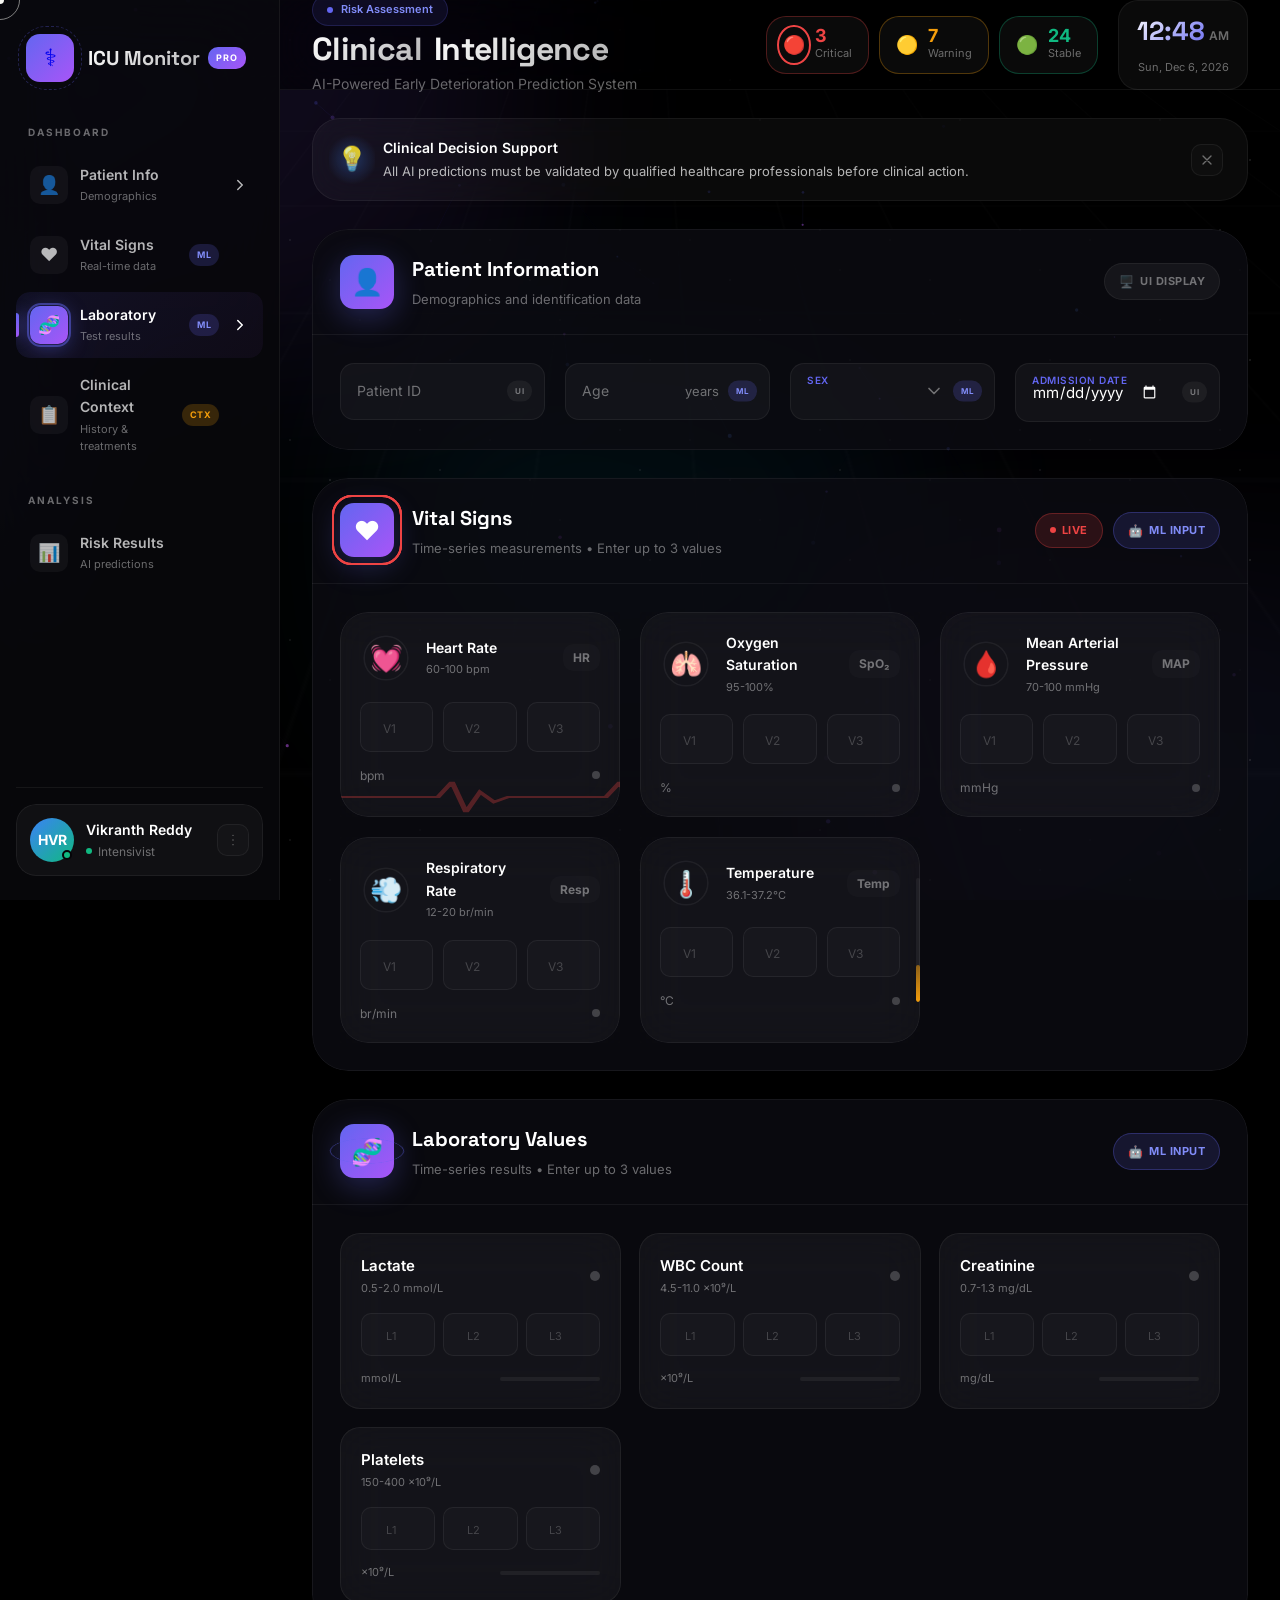
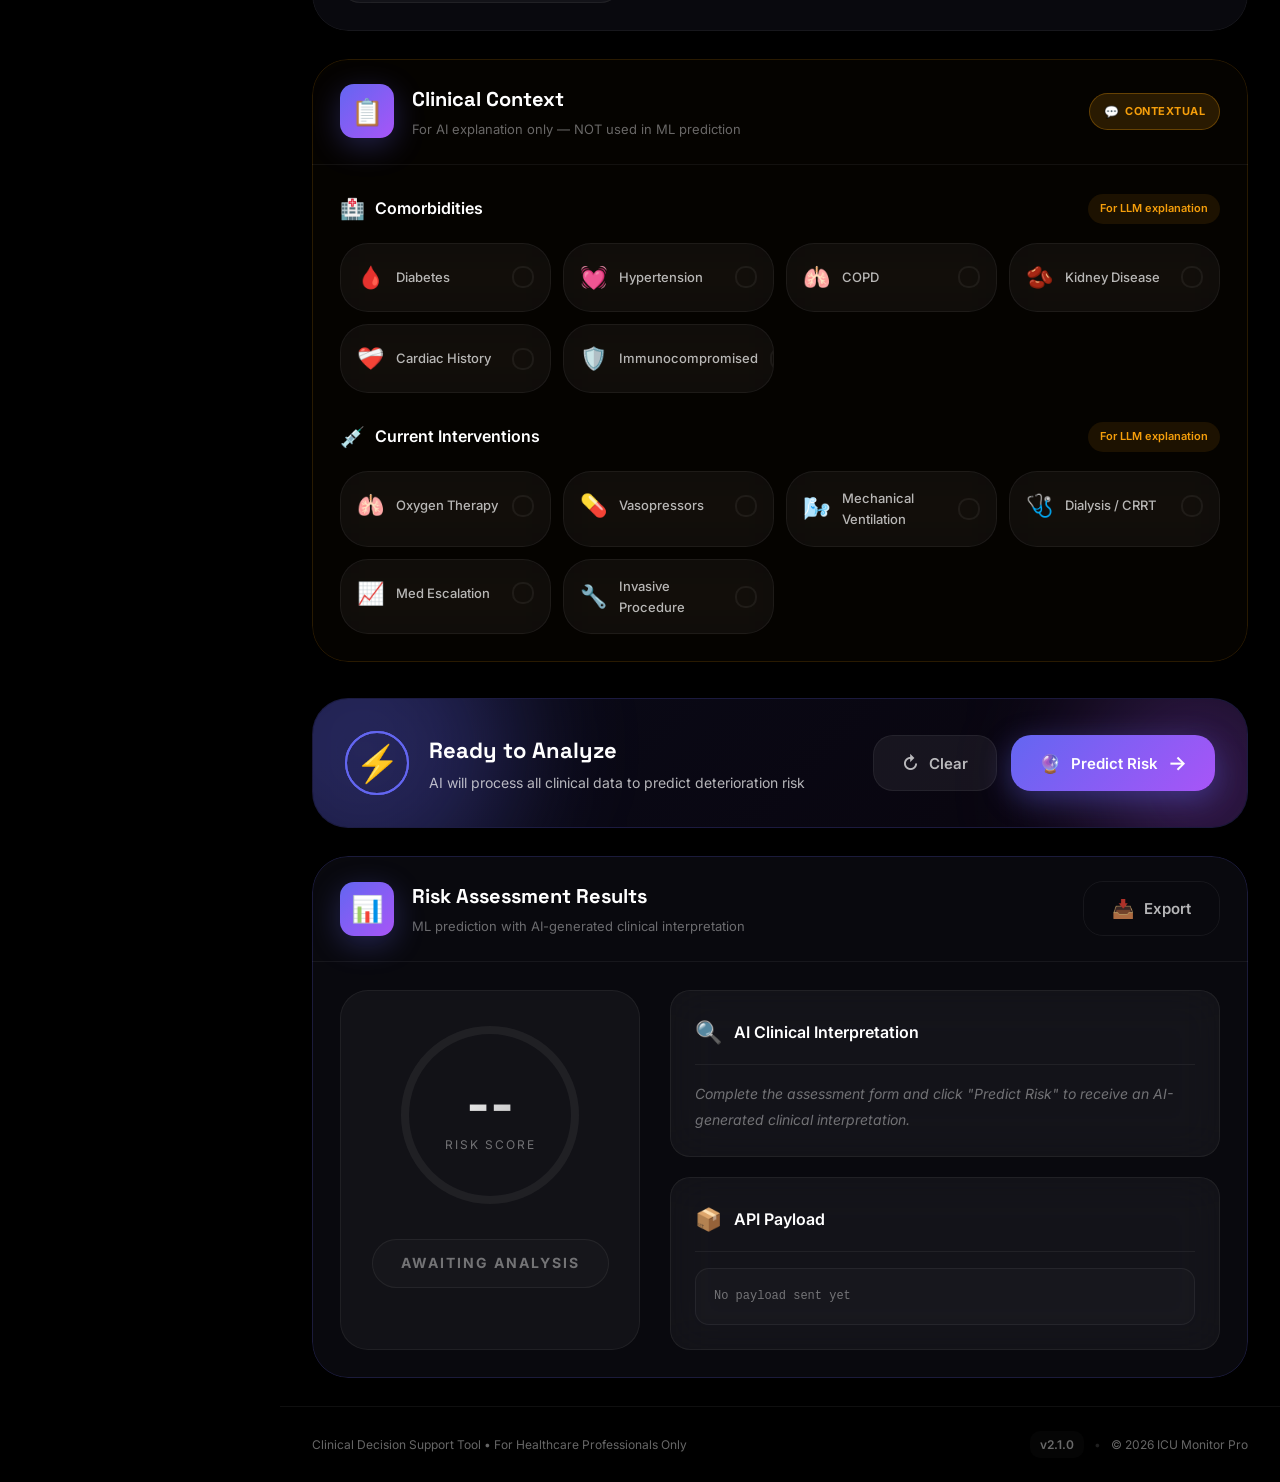
==== commit 29c69c47: "Add favicon link" ====
--- a/index.html
+++ b/index.html
@@ -3,7 +3,7 @@
 <head>
     <meta charset="UTF-8">
     <meta name="viewport" content="width=device-width, initial-scale=1.0">
-    <title>ICU Monitor Pro | AI Clinical Intelligence</title>
+    <title>ICU Monitor Pro | AI Clinical Intelligence</title> <link rel="icon" type="image/svg+xml" href="favicon.svg">
     <link rel="stylesheet" href="styles.css">
     <link href="https://fonts.googleapis.com/css2?family=Inter:wght@300;400;500;600;700;800;900&family=Space+Grotesk:wght@400;500;600;700&display=swap" rel="stylesheet">
 </head>
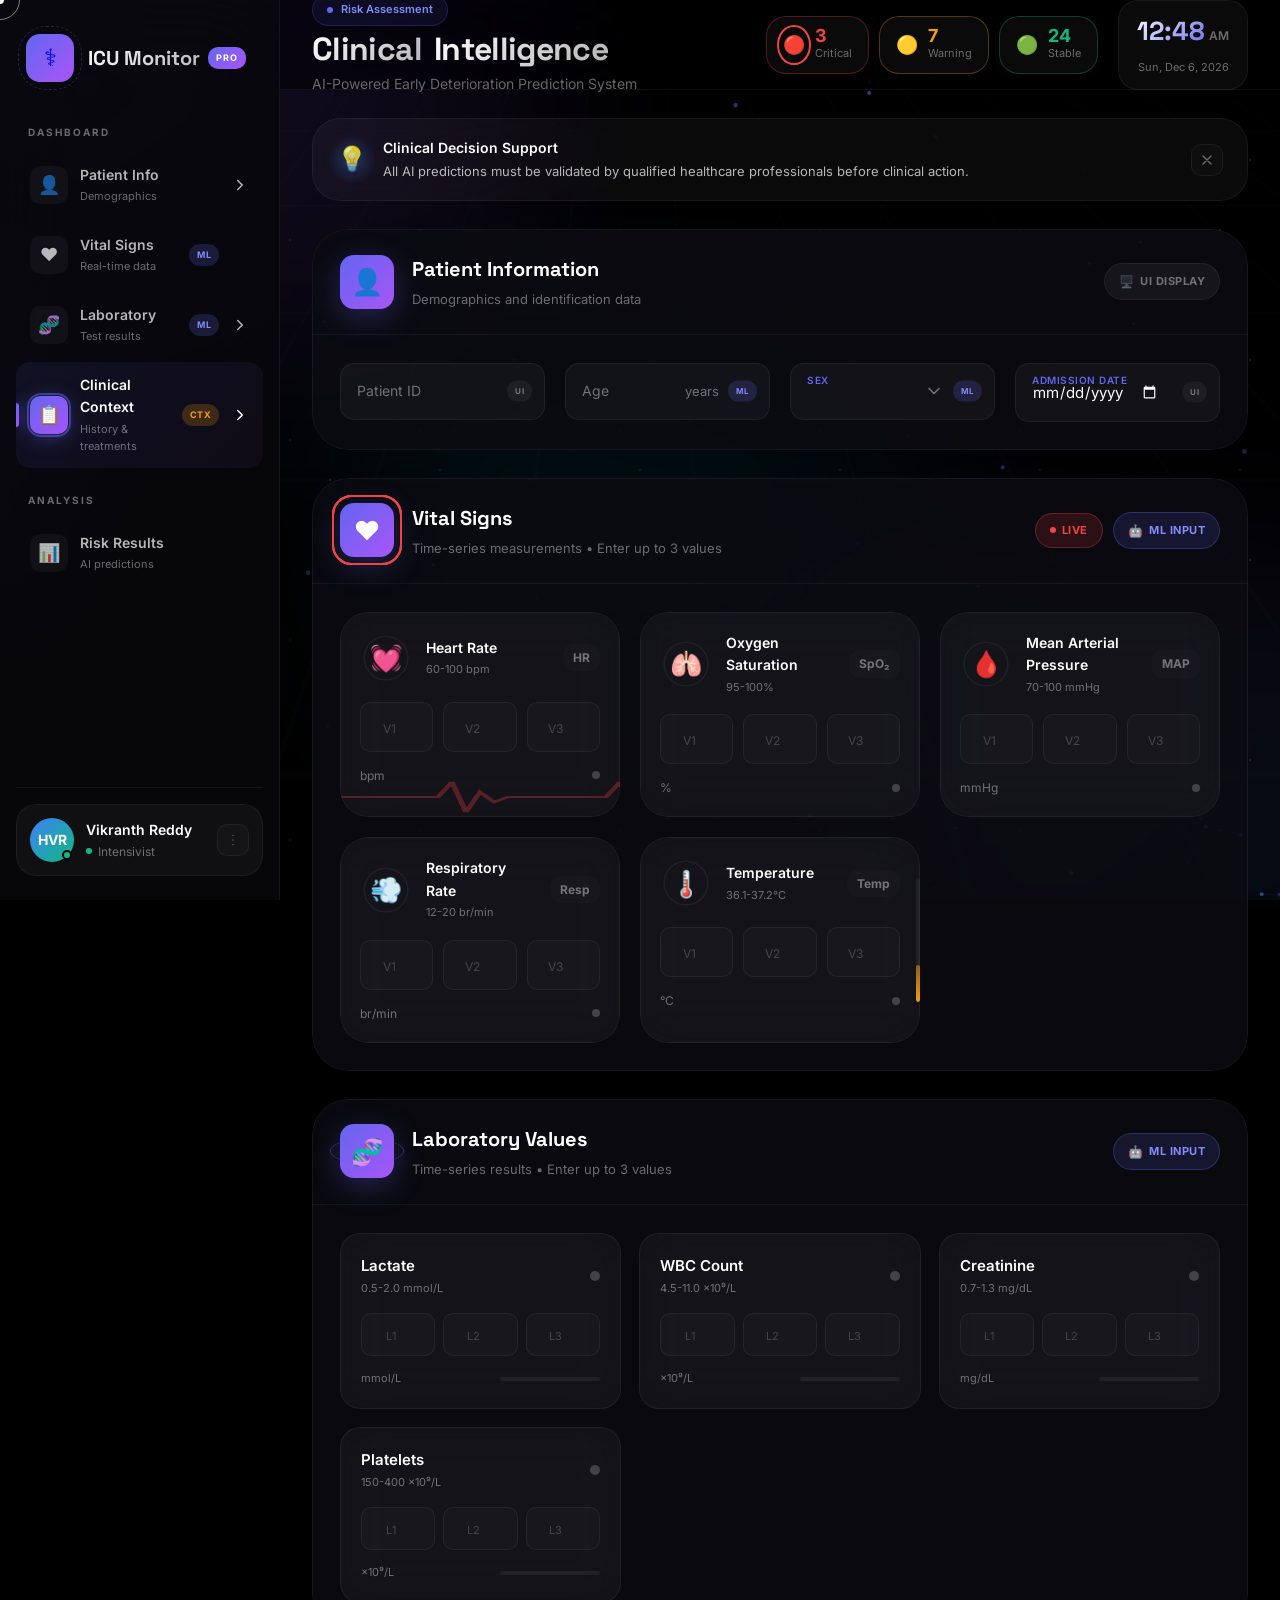
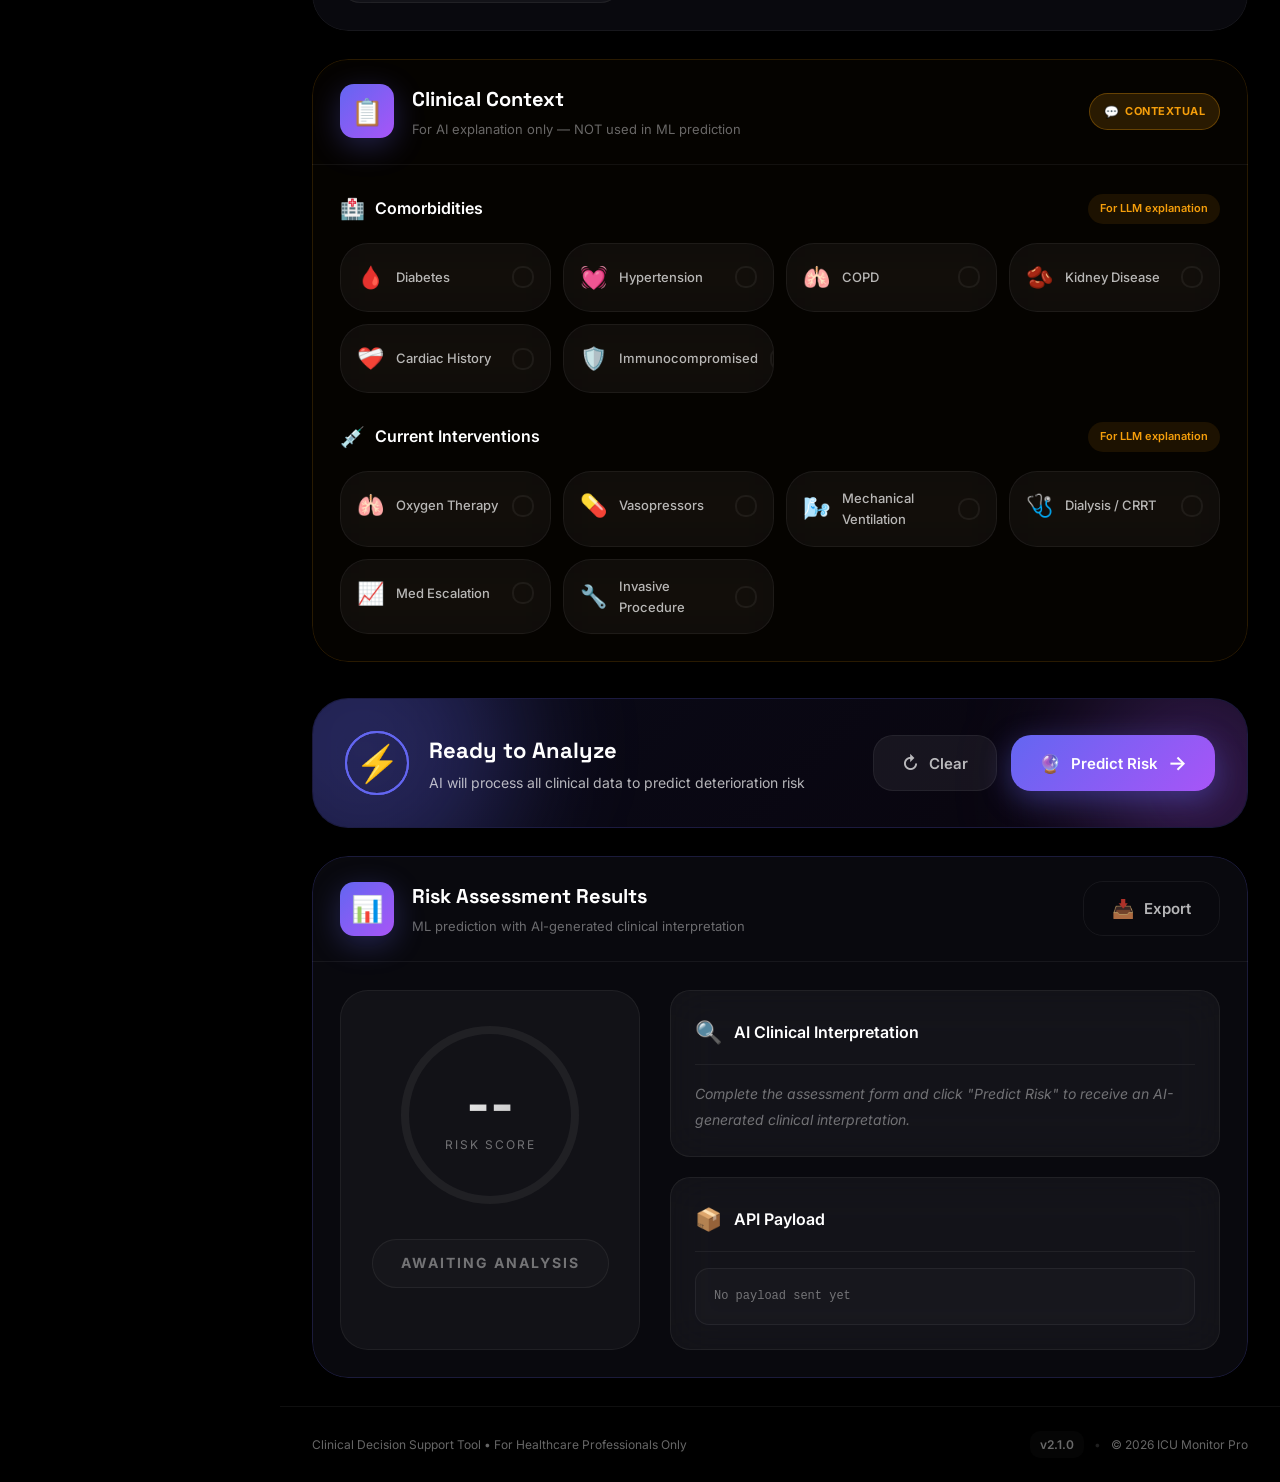
==== commit a241f073: "Add mobile hamburger navigation" ====
--- a/index.html
+++ b/index.html
@@ -1,1065 +1,1069 @@
-<!DOCTYPE html>
-<html lang="en">
-<head>
-    <meta charset="UTF-8">
-    <meta name="viewport" content="width=device-width, initial-scale=1.0">
-    <title>ICU Monitor Pro | AI Clinical Intelligence</title> <link rel="icon" type="image/svg+xml" href="favicon.svg">
-    <link rel="stylesheet" href="styles.css">
-    <link href="https://fonts.googleapis.com/css2?family=Inter:wght@300;400;500;600;700;800;900&family=Space+Grotesk:wght@400;500;600;700&display=swap" rel="stylesheet">
-</head>
-<body>
-    <!-- Epic Preloader -->
-    <div class="preloader" id="preloader">
-        <div class="preloader-bg">
-            <div class="preloader-gradient"></div>
-        </div>
-        <div class="preloader-content">
-            <div class="preloader-logo">
-                <div class="logo-morph">
-                    <svg viewBox="0 0 100 100">
-                        <defs>
-                            <linearGradient id="preloaderGrad" x1="0%" y1="0%" x2="100%" y2="100%">
-                                <stop offset="0%" style="stop-color:#6366f1"/>
-                                <stop offset="50%" style="stop-color:#a855f7"/>
-                                <stop offset="100%" style="stop-color:#06b6d4"/>
-                            </linearGradient>
-                        </defs>
-                        <circle class="morph-circle" cx="50" cy="50" r="40"/>
-                    </svg>
-                    <div class="logo-icon-wrap">
-                        <span class="logo-icon-main">⚕</span>
-                    </div>
-                </div>
-                <div class="orbit-rings">
-                    <div class="orbit orbit-1"><span></span></div>
-                    <div class="orbit orbit-2"><span></span></div>
-                    <div class="orbit orbit-3"><span></span></div>
-                </div>
-            </div>
-            <div class="preloader-text-wrap">
-                <div class="preloader-title">
-                    <span class="char">I</span>
-                    <span class="char">C</span>
-                    <span class="char">U</span>
-                    <span class="char space"></span>
-                    <span class="char">M</span>
-                    <span class="char">O</span>
-                    <span class="char">N</span>
-                    <span class="char">I</span>
-                    <span class="char">T</span>
-                    <span class="char">O</span>
-                    <span class="char">R</span>
-                </div>
-                <div class="preloader-subtitle">Clinical Intelligence Platform</div>
-            </div>
-            <div class="preloader-progress">
-                <div class="progress-track">
-                    <div class="progress-fill"></div>
-                    <div class="progress-glow"></div>
-                </div>
-                <div class="progress-text">Initializing AI Systems...</div>
-            </div>
-        </div>
-    </div>
-
-    <!-- Custom Cursor -->
-    <div class="cursor" id="cursor">
-        <div class="cursor-dot"></div>
-        <div class="cursor-ring"></div>
-        <div class="cursor-trail"></div>
-    </div>
-
-    <!-- Aurora Background -->
-    <div class="aurora-bg">
-        <div class="aurora aurora-1"></div>
-        <div class="aurora aurora-2"></div>
-        <div class="aurora aurora-3"></div>
-        <div class="stars"></div>
-        <div class="grid-perspective"></div>
-        <canvas id="particles"></canvas>
-    </div>
-
-    <!-- Main App -->
-    <div class="app" id="app">
-        <!-- Premium Sidebar -->
-        <aside class="sidebar" id="sidebar">
-            <div class="sidebar-glow"></div>
-            <div class="sidebar-inner">
-                <!-- Logo -->
-                <div class="logo-section">
-                    <a href="#" class="logo">
-                        <div class="logo-icon-container">
-                            <div class="logo-bg"></div>
-                            <div class="logo-icon">
-                                <span>⚕</span>
-                            </div>
-                            <div class="logo-pulse"></div>
-                            <div class="logo-ring"></div>
-                        </div>
-                        <div class="logo-text">
-                            <span class="logo-title">ICU Monitor</span>
-                            <span class="logo-badge">PRO</span>
-                        </div>
-                    </a>
-                </div>
-
-                <!-- Navigation -->
-                <nav class="nav">
-                    <div class="nav-section">
-                        <span class="nav-section-title">Dashboard</span>
-                        <div class="nav-items">
-                            <a href="#patient-section" class="nav-link active" data-section="patient">
-                                <div class="nav-link-bg"></div>
-                                <div class="nav-link-glow"></div>
-                                <div class="nav-icon">
-                                    <span>👤</span>
-                                    <div class="nav-icon-ring"></div>
-                                </div>
-                                <div class="nav-text">
-                                    <span class="nav-label">Patient Info</span>
-                                    <span class="nav-desc">Demographics</span>
-                                </div>
-                                <div class="nav-arrow">
-                                    <svg viewBox="0 0 24 24"><path d="M9 18l6-6-6-6"/></svg>
-                                </div>
-                            </a>
-
-                            <a href="#vitals-section" class="nav-link" data-section="vitals">
-                                <div class="nav-link-bg"></div>
-                                <div class="nav-link-glow"></div>
-                                <div class="nav-icon pulse-icon">
-                                    <span>❤️</span>
-                                    <div class="nav-icon-ring"></div>
-                                </div>
-                                <div class="nav-text">
-                                    <span class="nav-label">Vital Signs</span>
-                                    <span class="nav-desc">Real-time data</span>
-                                </div>
-                                <span class="nav-badge ml-badge">ML</span>
-                                <div class="nav-arrow">
-                                    <svg viewBox="0 0 24 24"><path d="M9 18l6-6-6-6"/></svg>
-                                </div>
-                            </a>
-
-                            <a href="#labs-section" class="nav-link" data-section="labs">
-                                <div class="nav-link-bg"></div>
-                                <div class="nav-link-glow"></div>
-                                <div class="nav-icon">
-                                    <span>🧬</span>
-                                    <div class="nav-icon-ring"></div>
-                                </div>
-                                <div class="nav-text">
-                                    <span class="nav-label">Laboratory</span>
-                                    <span class="nav-desc">Test results</span>
-                                </div>
-                                <span class="nav-badge ml-badge">ML</span>
-                                <div class="nav-arrow">
-                                    <svg viewBox="0 0 24 24"><path d="M9 18l6-6-6-6"/></svg>
-                                </div>
-                            </a>
-
-                            <a href="#context-section" class="nav-link" data-section="context">
-                                <div class="nav-link-bg"></div>
-                                <div class="nav-link-glow"></div>
-                                <div class="nav-icon">
-                                    <span>📋</span>
-                                    <div class="nav-icon-ring"></div>
-                                </div>
-                                <div class="nav-text">
-                                    <span class="nav-label">Clinical Context</span>
-                                    <span class="nav-desc">History & treatments</span>
-                                </div>
-                                <span class="nav-badge ctx-badge">CTX</span>
-                                <div class="nav-arrow">
-                                    <svg viewBox="0 0 24 24"><path d="M9 18l6-6-6-6"/></svg>
-                                </div>
-                            </a>
-                        </div>
-                    </div>
-
-                    <div class="nav-section">
-                        <span class="nav-section-title">Analysis</span>
-                        <div class="nav-items">
-                            <a href="#results-section" class="nav-link" data-section="results">
-                                <div class="nav-link-bg"></div>
-                                <div class="nav-link-glow"></div>
-                                <div class="nav-icon">
-                                    <span>📊</span>
-                                    <div class="nav-icon-ring"></div>
-                                </div>
-                                <div class="nav-text">
-                                    <span class="nav-label">Risk Results</span>
-                                    <span class="nav-desc">AI predictions</span>
-                                </div>
-                                <div class="nav-arrow">
-                                    <svg viewBox="0 0 24 24"><path d="M9 18l6-6-6-6"/></svg>
-                                </div>
-                            </a>
-                        </div>
-                    </div>
-                </nav>
-
-                <!-- User Profile -->
-                <div class="sidebar-footer">
-                    <div class="user-card">
-                        <div class="user-card-bg"></div>
-                        <div class="user-avatar">
-                            <span>HVR</span>
-                            <div class="avatar-status"></div>
-                            <svg class="avatar-ring" viewBox="0 0 100 100">
-                                <circle cx="50" cy="50" r="45"/>
-                            </svg>
-                        </div>
-                        <div class="user-info">
-                            <span class="user-name">Vikranth Reddy</span>
-                            <span class="user-role">
-                                <span class="role-dot"></span>
-                                Intensivist
-                            </span>
-                        </div>
-                        <button class="user-menu-btn">
-                            <svg viewBox="0 0 24 24"><circle cx="12" cy="5" r="1"/><circle cx="12" cy="12" r="1"/><circle cx="12" cy="19" r="1"/></svg>
-                        </button>
-                    </div>
-                </div>
-            </div>
-        </aside>
-
-        <!-- Main Content -->
-        <main class="main">
-            <!-- Floating Header -->
-            <header class="header" id="header">
-                <div class="header-bg"></div>
-                <div class="header-content">
-                    <div class="header-left">
-                        <div class="page-badge">
-                            <span class="badge-dot"></span>
-                            <span>Risk Assessment</span>
-                        </div>
-                        <h1 class="page-title">
-                            <span class="title-line">
-                                <span class="word" data-aos="fade-up">Clinical</span>
-                                <span class="word" data-aos="fade-up" data-aos-delay="100">Intelligence</span>
-                            </span>
-                        </h1>
-                        <p class="page-subtitle">AI-Powered Early Deterioration Prediction System</p>
-                    </div>
-                    <div class="header-right">
-                        <div class="header-metrics">
-                            <div class="metric-card critical-metric">
-                                <div class="metric-icon">
-                                    <span>🔴</span>
-                                    <div class="metric-pulse"></div>
-                                </div>
-                                <div class="metric-data">
-                                    <span class="metric-value">3</span>
-                                    <span class="metric-label">Critical</span>
-                                </div>
-                            </div>
-                            <div class="metric-card warning-metric">
-                                <div class="metric-icon"><span>🟡</span></div>
-                                <div class="metric-data">
-                                    <span class="metric-value">7</span>
-                                    <span class="metric-label">Warning</span>
-                                </div>
-                            </div>
-                            <div class="metric-card stable-metric">
-                                <div class="metric-icon"><span>🟢</span></div>
-                                <div class="metric-data">
-                                    <span class="metric-value">24</span>
-                                    <span class="metric-label">Stable</span>
-                                </div>
-                            </div>
-                        </div>
-                        <div class="time-widget">
-                            <div class="time-display">
-                                <span class="time-value" id="time-value">00:00</span>
-                                <span class="time-period" id="time-period">AM</span>
-                            </div>
-                            <span class="date-display" id="date-display">Loading...</span>
-                        </div>
-                    </div>
-                </div>
-            </header>
-
-            <!-- Scrollable Content -->
-            <div class="content" id="content">
-                <!-- Alert Banner -->
-                <div class="alert-banner glass-card" id="alert-banner">
-                    <div class="alert-icon-wrap">
-                        <span class="alert-icon">💡</span>
-                        <div class="alert-icon-glow"></div>
-                    </div>
-                    <div class="alert-content">
-                        <span class="alert-title">Clinical Decision Support</span>
-                        <span class="alert-text">All AI predictions must be validated by qualified healthcare professionals before clinical action.</span>
-                    </div>
-                    <button class="alert-dismiss" id="alert-dismiss">
-                        <svg viewBox="0 0 24 24"><path d="M18 6L6 18M6 6l12 12"/></svg>
-                    </button>
-                </div>
-
-                <!-- Patient Section -->
-                <section class="section" id="patient-section">
-                    <div class="card premium-card" data-tilt>
-                        <div class="card-bg"></div>
-                        <div class="card-border"></div>
-                        <div class="card-glow"></div>
-                        <div class="card-shine"></div>
-                        
-                        <div class="card-header">
-                            <div class="card-title-area">
-                                <div class="card-icon-3d">
-                                    <div class="icon-face front">👤</div>
-                                    <div class="icon-face back">🏥</div>
-                                </div>
-                                <div class="card-titles">
-                                    <h2 class="card-title">Patient Information</h2>
-                                    <p class="card-subtitle">Demographics and identification data</p>
-                                </div>
-                            </div>
-                            <div class="card-badges">
-                                <span class="badge badge-ui">
-                                    <span class="badge-icon">🖥️</span>
-                                    UI Display
-                                </span>
-                            </div>
-                        </div>
-
-                        <div class="card-body">
-                            <div class="input-grid grid-4">
-                                <!-- Patient ID -->
-                                <div class="input-group">
-                                    <div class="input-wrapper glass-input">
-                                        <input type="text" id="patient-id" class="input" placeholder=" " autocomplete="off">
-                                        <label class="input-label">Patient ID</label>
-                                        <div class="input-highlight"></div>
-                                        <span class="input-tag tag-ui">UI</span>
-                                    </div>
-                                </div>
-
-                                <!-- Age -->
-                                <div class="input-group">
-                                    <div class="input-wrapper glass-input">
-                                        <input type="number" id="age" class="input" placeholder=" " min="0" max="120" autocomplete="off">
-                                        <label class="input-label">Age</label>
-                                        <div class="input-highlight"></div>
-                                        <span class="input-suffix">years</span>
-                                        <span class="input-tag tag-ml">ML</span>
-                                    </div>
-                                </div>
-
-                                <!-- Sex -->
-                                <div class="input-group">
-                                    <div class="input-wrapper glass-input select-wrapper">
-                                        <select id="sex" class="input select">
-                                            <option value="" disabled selected></option>
-                                            <option value="Male">Male</option>
-                                            <option value="Female">Female</option>
-                                        </select>
-                                        <label class="input-label">Sex</label>
-                                        <div class="input-highlight"></div>
-                                        <div class="select-arrow">
-                                            <svg viewBox="0 0 24 24"><path d="M6 9l6 6 6-6"/></svg>
-                                        </div>
-                                        <span class="input-tag tag-ml">ML</span>
-                                    </div>
-                                </div>
-
-                                <!-- Admission Date -->
-                                <div class="input-group">
-                                    <div class="input-wrapper glass-input">
-                                        <input type="date" id="admission-date" class="input date-input">
-                                        <label class="input-label active">Admission Date</label>
-                                        <div class="input-highlight"></div>
-                                        <span class="input-tag tag-ui">UI</span>
-                                    </div>
-                                </div>
-                            </div>
-                        </div>
-                    </div>
-                </section>
-
-                <!-- Vitals Section -->
-                <section class="section" id="vitals-section">
-                    <div class="card premium-card" data-tilt>
-                        <div class="card-bg"></div>
-                        <div class="card-border"></div>
-                        <div class="card-glow"></div>
-                        <div class="card-shine"></div>
-                        
-                        <div class="card-header">
-                            <div class="card-title-area">
-                                <div class="card-icon-3d heartbeat">
-                                    <div class="icon-face front">❤️</div>
-                                    <div class="icon-face back">💓</div>
-                                    <div class="heartbeat-waves">
-                                        <span></span><span></span><span></span>
-                                    </div>
-                                </div>
-                                <div class="card-titles">
-                                    <h2 class="card-title">Vital Signs</h2>
-                                    <p class="card-subtitle">Time-series measurements • Enter up to 3 values</p>
-                                </div>
-                            </div>
-                            <div class="card-badges">
-                                <span class="badge badge-live">
-                                    <span class="live-dot"></span>
-                                    LIVE
-                                </span>
-                                <span class="badge badge-ml">
-                                    <span class="badge-icon">🤖</span>
-                                    ML Input
-                                </span>
-                            </div>
-                        </div>
-
-                        <div class="card-body">
-                            <div class="vitals-showcase">
-                                <!-- Heart Rate -->
-                                <div class="vital-card" data-vital="hr">
-                                    <div class="vital-bg"></div>
-                                    <div class="vital-border"></div>
-                                    <div class="vital-content">
-                                        <div class="vital-header">
-                                            <div class="vital-icon-wrap">
-                                                <span class="vital-icon">💓</span>
-                                                <svg class="vital-ring" viewBox="0 0 100 100">
-                                                    <circle class="ring-bg" cx="50" cy="50" r="42"/>
-                                                    <circle class="ring-fill hr-ring" cx="50" cy="50" r="42"/>
-                                                </svg>
-                                            </div>
-                                            <div class="vital-info">
-                                                <span class="vital-name">Heart Rate</span>
-                                                <span class="vital-range">60-100 bpm</span>
-                                            </div>
-                                            <span class="vital-code">HR</span>
-                                        </div>
-                                        <div class="vital-inputs">
-                                            <div class="mini-input-wrap">
-                                                <input type="number" class="mini-input hr" placeholder="V1">
-                                                <div class="mini-input-line"></div>
-                                            </div>
-                                            <div class="mini-input-wrap">
-                                                <input type="number" class="mini-input hr" placeholder="V2">
-                                                <div class="mini-input-line"></div>
-                                            </div>
-                                            <div class="mini-input-wrap">
-                                                <input type="number" class="mini-input hr" placeholder="V3">
-                                                <div class="mini-input-line"></div>
-                                            </div>
-                                        </div>
-                                        <div class="vital-footer">
-                                            <span class="vital-unit">bpm</span>
-                                            <div class="vital-status"></div>
-                                        </div>
-                                    </div>
-                                    <div class="vital-wave hr-wave">
-                                        <svg viewBox="0 0 200 40" preserveAspectRatio="none">
-                                            <path class="wave-path" d="M0,20 L30,20 L35,20 L40,5 L45,35 L50,15 L55,25 L60,20 L90,20 L95,20 L100,5 L105,35 L110,15 L115,25 L120,20 L150,20 L155,20 L160,5 L165,35 L170,15 L175,25 L180,20 L200,20"/>
-                                        </svg>
-                                    </div>
-                                </div>
-
-                                <!-- SpO2 -->
-                                <div class="vital-card" data-vital="spo2">
-                                    <div class="vital-bg"></div>
-                                    <div class="vital-border"></div>
-                                    <div class="vital-content">
-                                        <div class="vital-header">
-                                            <div class="vital-icon-wrap">
-                                                <span class="vital-icon">🫁</span>
-                                                <svg class="vital-ring" viewBox="0 0 100 100">
-                                                    <circle class="ring-bg" cx="50" cy="50" r="42"/>
-                                                    <circle class="ring-fill spo2-ring" cx="50" cy="50" r="42"/>
-                                                </svg>
-                                            </div>
-                                            <div class="vital-info">
-                                                <span class="vital-name">Oxygen Saturation</span>
-                                                <span class="vital-range">95-100%</span>
-                                            </div>
-                                            <span class="vital-code">SpO₂</span>
-                                        </div>
-                                        <div class="vital-inputs">
-                                            <div class="mini-input-wrap">
-                                                <input type="number" class="mini-input spo2" placeholder="V1">
-                                                <div class="mini-input-line spo2-line"></div>
-                                            </div>
-                                            <div class="mini-input-wrap">
-                                                <input type="number" class="mini-input spo2" placeholder="V2">
-                                                <div class="mini-input-line spo2-line"></div>
-                                            </div>
-                                            <div class="mini-input-wrap">
-                                                <input type="number" class="mini-input spo2" placeholder="V3">
-                                                <div class="mini-input-line spo2-line"></div>
-                                            </div>
-                                        </div>
-                                        <div class="vital-footer">
-                                            <span class="vital-unit">%</span>
-                                            <div class="vital-status"></div>
-                                        </div>
-                                    </div>
-                                </div>
-
-                                <!-- MAP -->
-                                <div class="vital-card" data-vital="map">
-                                    <div class="vital-bg"></div>
-                                    <div class="vital-border"></div>
-                                    <div class="vital-content">
-                                        <div class="vital-header">
-                                            <div class="vital-icon-wrap">
-                                                <span class="vital-icon">🩸</span>
-                                                <svg class="vital-ring" viewBox="0 0 100 100">
-                                                    <circle class="ring-bg" cx="50" cy="50" r="42"/>
-                                                    <circle class="ring-fill map-ring" cx="50" cy="50" r="42"/>
-                                                </svg>
-                                            </div>
-                                            <div class="vital-info">
-                                                <span class="vital-name">Mean Arterial Pressure</span>
-                                                <span class="vital-range">70-100 mmHg</span>
-                                            </div>
-                                            <span class="vital-code">MAP</span>
-                                        </div>
-                                        <div class="vital-inputs">
-                                            <div class="mini-input-wrap">
-                                                <input type="number" class="mini-input map" placeholder="V1">
-                                                <div class="mini-input-line map-line"></div>
-                                            </div>
-                                            <div class="mini-input-wrap">
-                                                <input type="number" class="mini-input map" placeholder="V2">
-                                                <div class="mini-input-line map-line"></div>
-                                            </div>
-                                            <div class="mini-input-wrap">
-                                                <input type="number" class="mini-input map" placeholder="V3">
-                                                <div class="mini-input-line map-line"></div>
-                                            </div>
-                                        </div>
-                                        <div class="vital-footer">
-                                            <span class="vital-unit">mmHg</span>
-                                            <div class="vital-status"></div>
-                                        </div>
-                                    </div>
-                                </div>
-
-                                <!-- Respiratory Rate -->
-                                <div class="vital-card" data-vital="resp">
-                                    <div class="vital-bg"></div>
-                                    <div class="vital-border"></div>
-                                    <div class="vital-content">
-                                        <div class="vital-header">
-                                            <div class="vital-icon-wrap breathing">
-                                                <span class="vital-icon">💨</span>
-                                                <svg class="vital-ring" viewBox="0 0 100 100">
-                                                    <circle class="ring-bg" cx="50" cy="50" r="42"/>
-                                                    <circle class="ring-fill resp-ring" cx="50" cy="50" r="42"/>
-                                                </svg>
-                                            </div>
-                                            <div class="vital-info">
-                                                <span class="vital-name">Respiratory Rate</span>
-                                                <span class="vital-range">12-20 br/min</span>
-                                            </div>
-                                            <span class="vital-code">Resp</span>
-                                        </div>
-                                        <div class="vital-inputs">
-                                            <div class="mini-input-wrap">
-                                                <input type="number" class="mini-input resp" placeholder="V1">
-                                                <div class="mini-input-line resp-line"></div>
-                                            </div>
-                                            <div class="mini-input-wrap">
-                                                <input type="number" class="mini-input resp" placeholder="V2">
-                                                <div class="mini-input-line resp-line"></div>
-                                            </div>
-                                            <div class="mini-input-wrap">
-                                                <input type="number" class="mini-input resp" placeholder="V3">
-                                                <div class="mini-input-line resp-line"></div>
-                                            </div>
-                                        </div>
-                                        <div class="vital-footer">
-                                            <span class="vital-unit">br/min</span>
-                                            <div class="vital-status"></div>
-                                        </div>
-                                    </div>
-                                </div>
-
-                                <!-- Temperature -->
-                                <div class="vital-card" data-vital="temp">
-                                    <div class="vital-bg"></div>
-                                    <div class="vital-border"></div>
-                                    <div class="vital-content">
-                                        <div class="vital-header">
-                                            <div class="vital-icon-wrap">
-                                                <span class="vital-icon">🌡️</span>
-                                                <svg class="vital-ring" viewBox="0 0 100 100">
-                                                    <circle class="ring-bg" cx="50" cy="50" r="42"/>
-                                                    <circle class="ring-fill temp-ring" cx="50" cy="50" r="42"/>
-                                                </svg>
-                                            </div>
-                                            <div class="vital-info">
-                                                <span class="vital-name">Temperature</span>
-                                                <span class="vital-range">36.1-37.2°C</span>
-                                            </div>
-                                            <span class="vital-code">Temp</span>
-                                        </div>
-                                        <div class="vital-inputs">
-                                            <div class="mini-input-wrap">
-                                                <input type="number" class="mini-input temp" placeholder="V1" step="0.1">
-                                                <div class="mini-input-line temp-line"></div>
-                                            </div>
-                                            <div class="mini-input-wrap">
-                                                <input type="number" class="mini-input temp" placeholder="V2" step="0.1">
-                                                <div class="mini-input-line temp-line"></div>
-                                            </div>
-                                            <div class="mini-input-wrap">
-                                                <input type="number" class="mini-input temp" placeholder="V3" step="0.1">
-                                                <div class="mini-input-line temp-line"></div>
-                                            </div>
-                                        </div>
-                                        <div class="vital-footer">
-                                            <span class="vital-unit">°C</span>
-                                            <div class="vital-status"></div>
-                                        </div>
-                                    </div>
-                                    <div class="temp-indicator">
-                                        <div class="temp-fill"></div>
-                                    </div>
-                                </div>
-                            </div>
-                        </div>
-                    </div>
-                </section>
-
-                <!-- Labs Section -->
-                <section class="section" id="labs-section">
-                    <div class="card premium-card" data-tilt>
-                        <div class="card-bg"></div>
-                        <div class="card-border"></div>
-                        <div class="card-glow"></div>
-                        <div class="card-shine"></div>
-                        
-                        <div class="card-header">
-                            <div class="card-title-area">
-                                <div class="card-icon-3d dna">
-                                    <div class="icon-face front">🧬</div>
-                                    <div class="icon-face back">🔬</div>
-                                    <div class="dna-helix">
-                                        <span></span><span></span><span></span>
-                                    </div>
-                                </div>
-                                <div class="card-titles">
-                                    <h2 class="card-title">Laboratory Values</h2>
-                                    <p class="card-subtitle">Time-series results • Enter up to 3 values</p>
-                                </div>
-                            </div>
-                            <div class="card-badges">
-                                <span class="badge badge-ml">
-                                    <span class="badge-icon">🤖</span>
-                                    ML Input
-                                </span>
-                            </div>
-                        </div>
-
-                        <div class="card-body">
-                            <div class="labs-grid">
-                                <!-- Lactate -->
-                                <div class="lab-card glass-card">
-                                    <div class="lab-card-glow"></div>
-                                    <div class="lab-header">
-                                        <div class="lab-info">
-                                            <span class="lab-name">Lactate</span>
-                                            <span class="lab-ref">0.5-2.0 mmol/L</span>
-                                        </div>
-                                        <div class="lab-indicator"></div>
-                                    </div>
-                                    <div class="lab-inputs">
-                                        <input type="number" class="lab-input lactate" placeholder="L1" step="0.1">
-                                        <input type="number" class="lab-input lactate" placeholder="L2" step="0.1">
-                                        <input type="number" class="lab-input lactate" placeholder="L3" step="0.1">
-                                    </div>
-                                    <div class="lab-footer">
-                                        <span class="lab-unit">mmol/L</span>
-                                        <div class="lab-bar"><div class="lab-bar-fill"></div></div>
-                                    </div>
-                                </div>
-
-                                <!-- WBC -->
-                                <div class="lab-card glass-card">
-                                    <div class="lab-card-glow"></div>
-                                    <div class="lab-header">
-                                        <div class="lab-info">
-                                            <span class="lab-name">WBC Count</span>
-                                            <span class="lab-ref">4.5-11.0 ×10⁹/L</span>
-                                        </div>
-                                        <div class="lab-indicator"></div>
-                                    </div>
-                                    <div class="lab-inputs">
-                                        <input type="number" class="lab-input wbc" placeholder="L1" step="0.1">
-                                        <input type="number" class="lab-input wbc" placeholder="L2" step="0.1">
-                                        <input type="number" class="lab-input wbc" placeholder="L3" step="0.1">
-                                    </div>
-                                    <div class="lab-footer">
-                                        <span class="lab-unit">×10⁹/L</span>
-                                        <div class="lab-bar"><div class="lab-bar-fill"></div></div>
-                                    </div>
-                                </div>
-
-                                <!-- Creatinine -->
-                                <div class="lab-card glass-card">
-                                    <div class="lab-card-glow"></div>
-                                    <div class="lab-header">
-                                        <div class="lab-info">
-                                            <span class="lab-name">Creatinine</span>
-                                            <span class="lab-ref">0.7-1.3 mg/dL</span>
-                                        </div>
-                                        <div class="lab-indicator"></div>
-                                    </div>
-                                    <div class="lab-inputs">
-                                        <input type="number" class="lab-input creatinine" placeholder="L1" step="0.01">
-                                        <input type="number" class="lab-input creatinine" placeholder="L2" step="0.01">
-                                        <input type="number" class="lab-input creatinine" placeholder="L3" step="0.01">
-                                    </div>
-                                    <div class="lab-footer">
-                                        <span class="lab-unit">mg/dL</span>
-                                        <div class="lab-bar"><div class="lab-bar-fill"></div></div>
-                                    </div>
-                                </div>
-
-                                <!-- Platelets -->
-                                <div class="lab-card glass-card">
-                                    <div class="lab-card-glow"></div>
-                                    <div class="lab-header">
-                                        <div class="lab-info">
-                                            <span class="lab-name">Platelets</span>
-                                            <span class="lab-ref">150-400 ×10⁹/L</span>
-                                        </div>
-                                        <div class="lab-indicator"></div>
-                                    </div>
-                                    <div class="lab-inputs">
-                                        <input type="number" class="lab-input platelets" placeholder="L1">
-                                        <input type="number" class="lab-input platelets" placeholder="L2">
-                                        <input type="number" class="lab-input platelets" placeholder="L3">
-                                    </div>
-                                    <div class="lab-footer">
-                                        <span class="lab-unit">×10⁹/L</span>
-                                        <div class="lab-bar"><div class="lab-bar-fill"></div></div>
-                                    </div>
-                                </div>
-                            </div>
-                        </div>
-                    </div>
-                </section>
-
-                <!-- Context Section -->
-                <section class="section" id="context-section">
-                    <div class="card premium-card context-card" data-tilt>
-                        <div class="card-bg context-bg"></div>
-                        <div class="card-border context-border"></div>
-                        <div class="card-glow context-glow"></div>
-                        <div class="card-shine"></div>
-                        
-                        <div class="card-header">
-                            <div class="card-title-area">
-                                <div class="card-icon-3d">
-                                    <div class="icon-face front">📋</div>
-                                    <div class="icon-face back">📝</div>
-                                </div>
-                                <div class="card-titles">
-                                    <h2 class="card-title">Clinical Context</h2>
-                                    <p class="card-subtitle">For AI explanation only — NOT used in ML prediction</p>
-                                </div>
-                            </div>
-                            <div class="card-badges">
-                                <span class="badge badge-ctx">
-                                    <span class="badge-icon">💬</span>
-                                    Contextual
-                                </span>
-                            </div>
-                        </div>
-
-                        <div class="card-body">
-                            <!-- Comorbidities -->
-                            <div class="context-block">
-                                <div class="context-header">
-                                    <h3><span class="context-icon">🏥</span> Comorbidities</h3>
-                                    <span class="context-hint">For LLM explanation</span>
-                                </div>
-                                <div class="checkbox-grid">
-                                    <label class="checkbox-card glass-card">
-                                        <input type="checkbox" name="comorbidities" value="Diabetes">
-                                        <div class="checkbox-content">
-                                            <div class="checkbox-icon">🩸</div>
-                                            <span class="checkbox-label">Diabetes</span>
-                                            <div class="checkbox-check">
-                                                <svg viewBox="0 0 24 24"><path d="M20 6L9 17l-5-5"/></svg>
-                                            </div>
-                                        </div>
-                                    </label>
-                                    <label class="checkbox-card glass-card">
-                                        <input type="checkbox" name="comorbidities" value="Hypertension">
-                                        <div class="checkbox-content">
-                                            <div class="checkbox-icon">💓</div>
-                                            <span class="checkbox-label">Hypertension</span>
-                                            <div class="checkbox-check">
-                                                <svg viewBox="0 0 24 24"><path d="M20 6L9 17l-5-5"/></svg>
-                                            </div>
-                                        </div>
-                                    </label>
-                                    <label class="checkbox-card glass-card">
-                                        <input type="checkbox" name="comorbidities" value="COPD">
-                                        <div class="checkbox-content">
-                                            <div class="checkbox-icon">🫁</div>
-                                            <span class="checkbox-label">COPD</span>
-                                            <div class="checkbox-check">
-                                                <svg viewBox="0 0 24 24"><path d="M20 6L9 17l-5-5"/></svg>
-                                            </div>
-                                        </div>
-                                    </label>
-                                    <label class="checkbox-card glass-card">
-                                        <input type="checkbox" name="comorbidities" value="Chronic Kidney Disease">
-                                        <div class="checkbox-content">
-                                            <div class="checkbox-icon">🫘</div>
-                                            <span class="checkbox-label">Kidney Disease</span>
-                                            <div class="checkbox-check">
-                                                <svg viewBox="0 0 24 24"><path d="M20 6L9 17l-5-5"/></svg>
-                                            </div>
-                                        </div>
-                                    </label>
-                                    <label class="checkbox-card glass-card">
-                                        <input type="checkbox" name="comorbidities" value="Cardiac History">
-                                        <div class="checkbox-content">
-                                            <div class="checkbox-icon">❤️‍🩹</div>
-                                            <span class="checkbox-label">Cardiac History</span>
-                                            <div class="checkbox-check">
-                                                <svg viewBox="0 0 24 24"><path d="M20 6L9 17l-5-5"/></svg>
-                                            </div>
-                                        </div>
-                                    </label>
-                                    <label class="checkbox-card glass-card">
-                                        <input type="checkbox" name="comorbidities" value="Immunocompromised">
-                                        <div class="checkbox-content">
-                                            <div class="checkbox-icon">🛡️</div>
-                                            <span class="checkbox-label">Immunocompromised</span>
-                                            <div class="checkbox-check">
-                                                <svg viewBox="0 0 24 24"><path d="M20 6L9 17l-5-5"/></svg>
-                                            </div>
-                                        </div>
-                                    </label>
-                                </div>
-                            </div>
-
-                            <!-- Interventions -->
-                            <div class="context-block">
-                                <div class="context-header">
-                                    <h3><span class="context-icon">💉</span> Current Interventions</h3>
-                                    <span class="context-hint">For LLM explanation</span>
-                                </div>
-                                <div class="checkbox-grid">
-                                    <label class="checkbox-card glass-card">
-                                        <input type="checkbox" name="interventions" value="Oxygen Therapy">
-                                        <div class="checkbox-content">
-                                            <div class="checkbox-icon">🫁</div>
-                                            <span class="checkbox-label">Oxygen Therapy</span>
-                                            <div class="checkbox-check">
-                                                <svg viewBox="0 0 24 24"><path d="M20 6L9 17l-5-5"/></svg>
-                                            </div>
-                                        </div>
-                                    </label>
-                                    <label class="checkbox-card glass-card">
-                                        <input type="checkbox" name="interventions" value="Vasopressors">
-                                        <div class="checkbox-content">
-                                            <div class="checkbox-icon">💊</div>
-                                            <span class="checkbox-label">Vasopressors</span>
-                                            <div class="checkbox-check">
-                                                <svg viewBox="0 0 24 24"><path d="M20 6L9 17l-5-5"/></svg>
-                                            </div>
-                                        </div>
-                                    </label>
-                                    <label class="checkbox-card glass-card">
-                                        <input type="checkbox" name="interventions" value="Mechanical Ventilation">
-                                        <div class="checkbox-content">
-                                            <div class="checkbox-icon">🌬️</div>
-                                            <span class="checkbox-label">Mechanical Ventilation</span>
-                                            <div class="checkbox-check">
-                                                <svg viewBox="0 0 24 24"><path d="M20 6L9 17l-5-5"/></svg>
-                                            </div>
-                                        </div>
-                                    </label>
-                                    <label class="checkbox-card glass-card">
-                                        <input type="checkbox" name="interventions" value="Dialysis">
-                                        <div class="checkbox-content">
-                                            <div class="checkbox-icon">🩺</div>
-                                            <span class="checkbox-label">Dialysis / CRRT</span>
-                                            <div class="checkbox-check">
-                                                <svg viewBox="0 0 24 24"><path d="M20 6L9 17l-5-5"/></svg>
-                                            </div>
-                                        </div>
-                                    </label>
-                                    <label class="checkbox-card glass-card">
-                                        <input type="checkbox" name="interventions" value="Medication Escalation">
-                                        <div class="checkbox-content">
-                                            <div class="checkbox-icon">📈</div>
-                                            <span class="checkbox-label">Med Escalation</span>
-                                            <div class="checkbox-check">
-                                                <svg viewBox="0 0 24 24"><path d="M20 6L9 17l-5-5"/></svg>
-                                            </div>
-                                        </div>
-                                    </label>
-                                    <label class="checkbox-card glass-card">
-                                        <input type="checkbox" name="interventions" value="Invasive Procedure">
-                                        <div class="checkbox-content">
-                                            <div class="checkbox-icon">🔧</div>
-                                            <span class="checkbox-label">Invasive Procedure</span>
-                                            <div class="checkbox-check">
-                                                <svg viewBox="0 0 24 24"><path d="M20 6L9 17l-5-5"/></svg>
-                                            </div>
-                                        </div>
-                                    </label>
-                                </div>
-                            </div>
-                        </div>
-                    </div>
-                </section>
-
-                <!-- Action Section -->
-                <section class="section action-section">
-                    <div class="action-card glass-card">
-                        <div class="action-bg">
-                            <div class="action-orb orb-1"></div>
-                            <div class="action-orb orb-2"></div>
-                        </div>
-                        <div class="action-content">
-                            <div class="action-left">
-                                <div class="action-icon-wrap">
-                                    <div class="action-icon">⚡</div>
-                                    <div class="action-pulse"></div>
-                                    <div class="action-pulse delay"></div>
-                                </div>
-                                <div class="action-text">
-                                    <h3 class="action-title">Ready to Analyze</h3>
-                                    <p class="action-subtitle">AI will process all clinical data to predict deterioration risk</p>
-                                </div>
-                            </div>
-                            <div class="action-buttons">
-                                <button class="btn btn-secondary" id="clear-btn">
-                                    <span class="btn-icon">↻</span>
-                                    <span class="btn-text">Clear</span>
-                                </button>
-                                <button class="btn btn-primary" id="predict-btn">
-                                    <div class="btn-bg"></div>
-                                    <span class="btn-icon">🔮</span>
-                                    <span class="btn-text">Predict Risk</span>
-                                    <span class="btn-arrow">→</span>
-                                    <div class="btn-shine"></div>
-                                </button>
-                            </div>
-                        </div>
-                    </div>
-                </section>
-
-                <!-- Results Section -->
-                <section class="section" id="results-section">
-                    <div class="card premium-card results-card" data-tilt>
-                        <div class="card-bg results-bg"></div>
-                        <div class="card-border results-border"></div>
-                        <div class="card-glow results-glow"></div>
-                        <div class="card-shine"></div>
-                        
-                        <div class="card-header">
-                            <div class="card-title-area">
-                                <div class="card-icon-3d">
-                                    <div class="icon-face front">📊</div>
-                                    <div class="icon-face back">🎯</div>
-                                </div>
-                                <div class="card-titles">
-                                    <h2 class="card-title">Risk Assessment Results</h2>
-                                    <p class="card-subtitle">ML prediction with AI-generated clinical interpretation</p>
-                                </div>
-                            </div>
-                            <button class="btn btn-outline" id="export-btn">
-                                <span class="btn-icon">📥</span>
-                                <span class="btn-text">Export</span>
-                            </button>
-                        </div>
-
-                        <div class="card-body">
-                            <div class="results-layout">
-                                <!-- Score Display -->
-                                <div class="score-display">
-                                    <div class="score-visual">
-                                        <div class="score-ring-container">
-                                            <svg class="score-ring" viewBox="0 0 200 200" id="score-ring">
-                                                <defs>
-                                                    <linearGradient id="scoreGradient" x1="0%" y1="0%" x2="100%" y2="100%">
-                                                        <stop offset="0%" style="stop-color:#6366f1"/>
-                                                        <stop offset="50%" style="stop-color:#a855f7"/>
-                                                        <stop offset="100%" style="stop-color:#06b6d4"/>
-                                                    </linearGradient>
-                                                </defs>
-                                                <circle class="score-bg-ring" cx="100" cy="100" r="85"/>
-                                                <circle class="score-fill-ring" id="score-fill" cx="100" cy="100" r="85"/>
-                                            </svg>
-                                            <div class="score-center">
-                                                <span class="score-value" id="riskScore">--</span>
-                                                <span class="score-label">Risk Score</span>
-                                            </div>
-                                            <div class="score-particles">
-                                                <span></span><span></span><span></span><span></span>
-                                            </div>
-                                        </div>
-                                    </div>
-                                    <div class="risk-level-badge" id="risk-badge">
-                                        <span class="risk-level-text" id="riskLevel">Awaiting Analysis</span>
-                                    </div>
-                                </div>
-
-                                <!-- Results Details -->
-                                <div class="results-details">
-                                    <div class="result-block glass-card">
-                                        <div class="result-header">
-                                            <span class="result-icon">🔍</span>
-                                            <h4>AI Clinical Interpretation</h4>
-                                        </div>
-                                        <div class="result-content" id="explanation">
-                                            <p class="placeholder-text">Complete the assessment form and click "Predict Risk" to receive an AI-generated clinical interpretation.</p>
-                                        </div>
-                                    </div>
-
-                                    <div class="result-block glass-card">
-                                        <div class="result-header">
-                                            <span class="result-icon">📦</span>
-                                            <h4>API Payload</h4>
-                                        </div>
-                                        <pre class="payload-display" id="payload-display">No payload sent yet</pre>
-                                    </div>
-                                </div>
-                            </div>
-                        </div>
-                    </div>
-                </section>
-            </div>
-
-            <!-- Footer -->
-            <footer class="footer">
-                <div class="footer-content">
-                    <p>Clinical Decision Support Tool • For Healthcare Professionals Only</p>
-                    <div class="footer-meta">
-                        <span class="version">v2.1.0</span>
-                        <span class="divider">•</span>
-                        <span>© 2026 ICU Monitor Pro</span>
-                    </div>
-                </div>
-            </footer>
-        </main>
-    </div>
-
-    <!-- Toast -->
-    <div class="toast" id="toast">
-        <div class="toast-icon" id="toast-icon">✓</div>
-        <div class="toast-content">
-            <span class="toast-message" id="toast-message">Success!</span>
-        </div>
-        <div class="toast-progress"></div>
-    </div>
-
-    <script src="script.js"></script>
-</body>
-</html>
+<!DOCTYPE html>
+<html lang="en">
+<head>
+    <meta charset="UTF-8">
+    <meta name="viewport" content="width=device-width, initial-scale=1.0">
+    <title>ICU Monitor Pro | AI Clinical Intelligence</title> <link rel="icon" type="image/svg+xml" href="favicon.svg">
+    <link rel="stylesheet" href="styles.css">
+    <link href="https://fonts.googleapis.com/css2?family=Inter:wght@300;400;500;600;700;800;900&family=Space+Grotesk:wght@400;500;600;700&display=swap" rel="stylesheet">
+</head>
+<body>
+    <!-- Epic Preloader -->
+    <div class="preloader" id="preloader">
+        <div class="preloader-bg">
+            <div class="preloader-gradient"></div>
+        </div>
+        <div class="preloader-content">
+            <div class="preloader-logo">
+                <div class="logo-morph">
+                    <svg viewBox="0 0 100 100">
+                        <defs>
+                            <linearGradient id="preloaderGrad" x1="0%" y1="0%" x2="100%" y2="100%">
+                                <stop offset="0%" style="stop-color:#6366f1"/>
+                                <stop offset="50%" style="stop-color:#a855f7"/>
+                                <stop offset="100%" style="stop-color:#06b6d4"/>
+                            </linearGradient>
+                        </defs>
+                        <circle class="morph-circle" cx="50" cy="50" r="40"/>
+                    </svg>
+                    <div class="logo-icon-wrap">
+                        <span class="logo-icon-main">⚕</span>
+                    </div>
+                </div>
+                <div class="orbit-rings">
+                    <div class="orbit orbit-1"><span></span></div>
+                    <div class="orbit orbit-2"><span></span></div>
+                    <div class="orbit orbit-3"><span></span></div>
+                </div>
+            </div>
+            <div class="preloader-text-wrap">
+                <div class="preloader-title">
+                    <span class="char">I</span>
+                    <span class="char">C</span>
+                    <span class="char">U</span>
+                    <span class="char space"></span>
+                    <span class="char">M</span>
+                    <span class="char">O</span>
+                    <span class="char">N</span>
+                    <span class="char">I</span>
+                    <span class="char">T</span>
+                    <span class="char">O</span>
+                    <span class="char">R</span>
+                </div>
+                <div class="preloader-subtitle">Clinical Intelligence Platform</div>
+            </div>
+            <div class="preloader-progress">
+                <div class="progress-track">
+                    <div class="progress-fill"></div>
+                    <div class="progress-glow"></div>
+                </div>
+                <div class="progress-text">Initializing AI Systems...</div>
+            </div>
+        </div>
+    </div>
+
+    <!-- Custom Cursor -->
+    <div class="cursor" id="cursor">
+        <div class="cursor-dot"></div>
+        <div class="cursor-ring"></div>
+        <div class="cursor-trail"></div>
+    </div>
+
+    <!-- Aurora Background -->
+    <div class="aurora-bg">
+        <div class="aurora aurora-1"></div>
+        <div class="aurora aurora-2"></div>
+        <div class="aurora aurora-3"></div>
+        <div class="stars"></div>
+        <div class="grid-perspective"></div>
+        <canvas id="particles"></canvas>
+    </div>
+
+    <!-- Main App -->
+    <div class="app" id="app">
+        <!-- Premium Sidebar -->
+        <aside class="sidebar" id="sidebar">
+            <div class="sidebar-glow"></div>
+            <div class="sidebar-inner">
+                <!-- Logo -->
+                <div class="logo-section">
+                    <a href="#" class="logo">
+                        <div class="logo-icon-container">
+                            <div class="logo-bg"></div>
+                            <div class="logo-icon">
+                                <span>⚕</span>
+                            </div>
+                            <div class="logo-pulse"></div>
+                            <div class="logo-ring"></div>
+                        </div>
+                        <div class="logo-text">
+                            <span class="logo-title">ICU Monitor</span>
+                            <span class="logo-badge">PRO</span>
+                        </div>
+                    </a>
+                </div>
+
+                <!-- Navigation -->
+                <nav class="nav">
+                    <div class="nav-section">
+                        <span class="nav-section-title">Dashboard</span>
+                        <div class="nav-items">
+                            <a href="#patient-section" class="nav-link active" data-section="patient">
+                                <div class="nav-link-bg"></div>
+                                <div class="nav-link-glow"></div>
+                                <div class="nav-icon">
+                                    <span>👤</span>
+                                    <div class="nav-icon-ring"></div>
+                                </div>
+                                <div class="nav-text">
+                                    <span class="nav-label">Patient Info</span>
+                                    <span class="nav-desc">Demographics</span>
+                                </div>
+                                <div class="nav-arrow">
+                                    <svg viewBox="0 0 24 24"><path d="M9 18l6-6-6-6"/></svg>
+                                </div>
+                            </a>
+
+                            <a href="#vitals-section" class="nav-link" data-section="vitals">
+                                <div class="nav-link-bg"></div>
+                                <div class="nav-link-glow"></div>
+                                <div class="nav-icon pulse-icon">
+                                    <span>❤️</span>
+                                    <div class="nav-icon-ring"></div>
+                                </div>
+                                <div class="nav-text">
+                                    <span class="nav-label">Vital Signs</span>
+                                    <span class="nav-desc">Real-time data</span>
+                                </div>
+                                <span class="nav-badge ml-badge">ML</span>
+                                <div class="nav-arrow">
+                                    <svg viewBox="0 0 24 24"><path d="M9 18l6-6-6-6"/></svg>
+                                </div>
+                            </a>
+
+                            <a href="#labs-section" class="nav-link" data-section="labs">
+                                <div class="nav-link-bg"></div>
+                                <div class="nav-link-glow"></div>
+                                <div class="nav-icon">
+                                    <span>🧬</span>
+                                    <div class="nav-icon-ring"></div>
+                                </div>
+                                <div class="nav-text">
+                                    <span class="nav-label">Laboratory</span>
+                                    <span class="nav-desc">Test results</span>
+                                </div>
+                                <span class="nav-badge ml-badge">ML</span>
+                                <div class="nav-arrow">
+                                    <svg viewBox="0 0 24 24"><path d="M9 18l6-6-6-6"/></svg>
+                                </div>
+                            </a>
+
+                            <a href="#context-section" class="nav-link" data-section="context">
+                                <div class="nav-link-bg"></div>
+                                <div class="nav-link-glow"></div>
+                                <div class="nav-icon">
+                                    <span>📋</span>
+                                    <div class="nav-icon-ring"></div>
+                                </div>
+                                <div class="nav-text">
+                                    <span class="nav-label">Clinical Context</span>
+                                    <span class="nav-desc">History & treatments</span>
+                                </div>
+                                <span class="nav-badge ctx-badge">CTX</span>
+                                <div class="nav-arrow">
+                                    <svg viewBox="0 0 24 24"><path d="M9 18l6-6-6-6"/></svg>
+                                </div>
+                            </a>
+                        </div>
+                    </div>
+
+                    <div class="nav-section">
+                        <span class="nav-section-title">Analysis</span>
+                        <div class="nav-items">
+                            <a href="#results-section" class="nav-link" data-section="results">
+                                <div class="nav-link-bg"></div>
+                                <div class="nav-link-glow"></div>
+                                <div class="nav-icon">
+                                    <span>📊</span>
+                                    <div class="nav-icon-ring"></div>
+                                </div>
+                                <div class="nav-text">
+                                    <span class="nav-label">Risk Results</span>
+                                    <span class="nav-desc">AI predictions</span>
+                                </div>
+                                <div class="nav-arrow">
+                                    <svg viewBox="0 0 24 24"><path d="M9 18l6-6-6-6"/></svg>
+                                </div>
+                            </a>
+                        </div>
+                    </div>
+                </nav>
+
+                <!-- User Profile -->
+                <div class="sidebar-footer">
+                    <div class="user-card">
+                        <div class="user-card-bg"></div>
+                        <div class="user-avatar">
+                            <span>HVR</span>
+                            <div class="avatar-status"></div>
+                            <svg class="avatar-ring" viewBox="0 0 100 100">
+                                <circle cx="50" cy="50" r="45"/>
+                            </svg>
+                        </div>
+                        <div class="user-info">
+                            <span class="user-name">Vikranth Reddy</span>
+                            <span class="user-role">
+                                <span class="role-dot"></span>
+                                Intensivist
+                            </span>
+                        </div>
+                        <button class="user-menu-btn">
+                            <svg viewBox="0 0 24 24"><circle cx="12" cy="5" r="1"/><circle cx="12" cy="12" r="1"/><circle cx="12" cy="19" r="1"/></svg>
+                        </button>
+                    </div>
+                </div>
+            </div>
+        </aside>
+        <div class="sidebar-scrim" id="sidebarScrim" aria-hidden="true"></div>
+
+        <!-- Main Content -->
+        <main class="main">
+            <!-- Floating Header -->
+            <header class="header" id="header">
+                <div class="header-bg"></div>
+                <div class="header-content">
+                    <div class="header-left">
+                        <button class="menu-btn" id="menuBtn" aria-label="Open navigation menu" aria-expanded="false">
+                            <span></span><span></span><span></span>
+                        </button>
+                        <div class="page-badge">
+                            <span class="badge-dot"></span>
+                            <span>Risk Assessment</span>
+                        </div>
+                        <h1 class="page-title">
+                            <span class="title-line">
+                                <span class="word" data-aos="fade-up">Clinical</span>
+                                <span class="word" data-aos="fade-up" data-aos-delay="100">Intelligence</span>
+                            </span>
+                        </h1>
+                        <p class="page-subtitle">AI-Powered Early Deterioration Prediction System</p>
+                    </div>
+                    <div class="header-right">
+                        <div class="header-metrics">
+                            <div class="metric-card critical-metric">
+                                <div class="metric-icon">
+                                    <span>🔴</span>
+                                    <div class="metric-pulse"></div>
+                                </div>
+                                <div class="metric-data">
+                                    <span class="metric-value">3</span>
+                                    <span class="metric-label">Critical</span>
+                                </div>
+                            </div>
+                            <div class="metric-card warning-metric">
+                                <div class="metric-icon"><span>🟡</span></div>
+                                <div class="metric-data">
+                                    <span class="metric-value">7</span>
+                                    <span class="metric-label">Warning</span>
+                                </div>
+                            </div>
+                            <div class="metric-card stable-metric">
+                                <div class="metric-icon"><span>🟢</span></div>
+                                <div class="metric-data">
+                                    <span class="metric-value">24</span>
+                                    <span class="metric-label">Stable</span>
+                                </div>
+                            </div>
+                        </div>
+                        <div class="time-widget">
+                            <div class="time-display">
+                                <span class="time-value" id="time-value">00:00</span>
+                                <span class="time-period" id="time-period">AM</span>
+                            </div>
+                            <span class="date-display" id="date-display">Loading...</span>
+                        </div>
+                    </div>
+                </div>
+            </header>
+
+            <!-- Scrollable Content -->
+            <div class="content" id="content">
+                <!-- Alert Banner -->
+                <div class="alert-banner glass-card" id="alert-banner">
+                    <div class="alert-icon-wrap">
+                        <span class="alert-icon">💡</span>
+                        <div class="alert-icon-glow"></div>
+                    </div>
+                    <div class="alert-content">
+                        <span class="alert-title">Clinical Decision Support</span>
+                        <span class="alert-text">All AI predictions must be validated by qualified healthcare professionals before clinical action.</span>
+                    </div>
+                    <button class="alert-dismiss" id="alert-dismiss">
+                        <svg viewBox="0 0 24 24"><path d="M18 6L6 18M6 6l12 12"/></svg>
+                    </button>
+                </div>
+
+                <!-- Patient Section -->
+                <section class="section" id="patient-section">
+                    <div class="card premium-card" data-tilt>
+                        <div class="card-bg"></div>
+                        <div class="card-border"></div>
+                        <div class="card-glow"></div>
+                        <div class="card-shine"></div>
+                        
+                        <div class="card-header">
+                            <div class="card-title-area">
+                                <div class="card-icon-3d">
+                                    <div class="icon-face front">👤</div>
+                                    <div class="icon-face back">🏥</div>
+                                </div>
+                                <div class="card-titles">
+                                    <h2 class="card-title">Patient Information</h2>
+                                    <p class="card-subtitle">Demographics and identification data</p>
+                                </div>
+                            </div>
+                            <div class="card-badges">
+                                <span class="badge badge-ui">
+                                    <span class="badge-icon">🖥️</span>
+                                    UI Display
+                                </span>
+                            </div>
+                        </div>
+
+                        <div class="card-body">
+                            <div class="input-grid grid-4">
+                                <!-- Patient ID -->
+                                <div class="input-group">
+                                    <div class="input-wrapper glass-input">
+                                        <input type="text" id="patient-id" class="input" placeholder=" " autocomplete="off">
+                                        <label class="input-label">Patient ID</label>
+                                        <div class="input-highlight"></div>
+                                        <span class="input-tag tag-ui">UI</span>
+                                    </div>
+                                </div>
+
+                                <!-- Age -->
+                                <div class="input-group">
+                                    <div class="input-wrapper glass-input">
+                                        <input type="number" id="age" class="input" placeholder=" " min="0" max="120" autocomplete="off">
+                                        <label class="input-label">Age</label>
+                                        <div class="input-highlight"></div>
+                                        <span class="input-suffix">years</span>
+                                        <span class="input-tag tag-ml">ML</span>
+                                    </div>
+                                </div>
+
+                                <!-- Sex -->
+                                <div class="input-group">
+                                    <div class="input-wrapper glass-input select-wrapper">
+                                        <select id="sex" class="input select">
+                                            <option value="" disabled selected></option>
+                                            <option value="Male">Male</option>
+                                            <option value="Female">Female</option>
+                                        </select>
+                                        <label class="input-label">Sex</label>
+                                        <div class="input-highlight"></div>
+                                        <div class="select-arrow">
+                                            <svg viewBox="0 0 24 24"><path d="M6 9l6 6 6-6"/></svg>
+                                        </div>
+                                        <span class="input-tag tag-ml">ML</span>
+                                    </div>
+                                </div>
+
+                                <!-- Admission Date -->
+                                <div class="input-group">
+                                    <div class="input-wrapper glass-input">
+                                        <input type="date" id="admission-date" class="input date-input">
+                                        <label class="input-label active">Admission Date</label>
+                                        <div class="input-highlight"></div>
+                                        <span class="input-tag tag-ui">UI</span>
+                                    </div>
+                                </div>
+                            </div>
+                        </div>
+                    </div>
+                </section>
+
+                <!-- Vitals Section -->
+                <section class="section" id="vitals-section">
+                    <div class="card premium-card" data-tilt>
+                        <div class="card-bg"></div>
+                        <div class="card-border"></div>
+                        <div class="card-glow"></div>
+                        <div class="card-shine"></div>
+                        
+                        <div class="card-header">
+                            <div class="card-title-area">
+                                <div class="card-icon-3d heartbeat">
+                                    <div class="icon-face front">❤️</div>
+                                    <div class="icon-face back">💓</div>
+                                    <div class="heartbeat-waves">
+                                        <span></span><span></span><span></span>
+                                    </div>
+                                </div>
+                                <div class="card-titles">
+                                    <h2 class="card-title">Vital Signs</h2>
+                                    <p class="card-subtitle">Time-series measurements • Enter up to 3 values</p>
+                                </div>
+                            </div>
+                            <div class="card-badges">
+                                <span class="badge badge-live">
+                                    <span class="live-dot"></span>
+                                    LIVE
+                                </span>
+                                <span class="badge badge-ml">
+                                    <span class="badge-icon">🤖</span>
+                                    ML Input
+                                </span>
+                            </div>
+                        </div>
+
+                        <div class="card-body">
+                            <div class="vitals-showcase">
+                                <!-- Heart Rate -->
+                                <div class="vital-card" data-vital="hr">
+                                    <div class="vital-bg"></div>
+                                    <div class="vital-border"></div>
+                                    <div class="vital-content">
+                                        <div class="vital-header">
+                                            <div class="vital-icon-wrap">
+                                                <span class="vital-icon">💓</span>
+                                                <svg class="vital-ring" viewBox="0 0 100 100">
+                                                    <circle class="ring-bg" cx="50" cy="50" r="42"/>
+                                                    <circle class="ring-fill hr-ring" cx="50" cy="50" r="42"/>
+                                                </svg>
+                                            </div>
+                                            <div class="vital-info">
+                                                <span class="vital-name">Heart Rate</span>
+                                                <span class="vital-range">60-100 bpm</span>
+                                            </div>
+                                            <span class="vital-code">HR</span>
+                                        </div>
+                                        <div class="vital-inputs">
+                                            <div class="mini-input-wrap">
+                                                <input type="number" class="mini-input hr" placeholder="V1">
+                                                <div class="mini-input-line"></div>
+                                            </div>
+                                            <div class="mini-input-wrap">
+                                                <input type="number" class="mini-input hr" placeholder="V2">
+                                                <div class="mini-input-line"></div>
+                                            </div>
+                                            <div class="mini-input-wrap">
+                                                <input type="number" class="mini-input hr" placeholder="V3">
+                                                <div class="mini-input-line"></div>
+                                            </div>
+                                        </div>
+                                        <div class="vital-footer">
+                                            <span class="vital-unit">bpm</span>
+                                            <div class="vital-status"></div>
+                                        </div>
+                                    </div>
+                                    <div class="vital-wave hr-wave">
+                                        <svg viewBox="0 0 200 40" preserveAspectRatio="none">
+                                            <path class="wave-path" d="M0,20 L30,20 L35,20 L40,5 L45,35 L50,15 L55,25 L60,20 L90,20 L95,20 L100,5 L105,35 L110,15 L115,25 L120,20 L150,20 L155,20 L160,5 L165,35 L170,15 L175,25 L180,20 L200,20"/>
+                                        </svg>
+                                    </div>
+                                </div>
+
+                                <!-- SpO2 -->
+                                <div class="vital-card" data-vital="spo2">
+                                    <div class="vital-bg"></div>
+                                    <div class="vital-border"></div>
+                                    <div class="vital-content">
+                                        <div class="vital-header">
+                                            <div class="vital-icon-wrap">
+                                                <span class="vital-icon">🫁</span>
+                                                <svg class="vital-ring" viewBox="0 0 100 100">
+                                                    <circle class="ring-bg" cx="50" cy="50" r="42"/>
+                                                    <circle class="ring-fill spo2-ring" cx="50" cy="50" r="42"/>
+                                                </svg>
+                                            </div>
+                                            <div class="vital-info">
+                                                <span class="vital-name">Oxygen Saturation</span>
+                                                <span class="vital-range">95-100%</span>
+                                            </div>
+                                            <span class="vital-code">SpO₂</span>
+                                        </div>
+                                        <div class="vital-inputs">
+                                            <div class="mini-input-wrap">
+                                                <input type="number" class="mini-input spo2" placeholder="V1">
+                                                <div class="mini-input-line spo2-line"></div>
+                                            </div>
+                                            <div class="mini-input-wrap">
+                                                <input type="number" class="mini-input spo2" placeholder="V2">
+                                                <div class="mini-input-line spo2-line"></div>
+                                            </div>
+                                            <div class="mini-input-wrap">
+                                                <input type="number" class="mini-input spo2" placeholder="V3">
+                                                <div class="mini-input-line spo2-line"></div>
+                                            </div>
+                                        </div>
+                                        <div class="vital-footer">
+                                            <span class="vital-unit">%</span>
+                                            <div class="vital-status"></div>
+                                        </div>
+                                    </div>
+                                </div>
+
+                                <!-- MAP -->
+                                <div class="vital-card" data-vital="map">
+                                    <div class="vital-bg"></div>
+                                    <div class="vital-border"></div>
+                                    <div class="vital-content">
+                                        <div class="vital-header">
+                                            <div class="vital-icon-wrap">
+                                                <span class="vital-icon">🩸</span>
+                                                <svg class="vital-ring" viewBox="0 0 100 100">
+                                                    <circle class="ring-bg" cx="50" cy="50" r="42"/>
+                                                    <circle class="ring-fill map-ring" cx="50" cy="50" r="42"/>
+                                                </svg>
+                                            </div>
+                                            <div class="vital-info">
+                                                <span class="vital-name">Mean Arterial Pressure</span>
+                                                <span class="vital-range">70-100 mmHg</span>
+                                            </div>
+                                            <span class="vital-code">MAP</span>
+                                        </div>
+                                        <div class="vital-inputs">
+                                            <div class="mini-input-wrap">
+                                                <input type="number" class="mini-input map" placeholder="V1">
+                                                <div class="mini-input-line map-line"></div>
+                                            </div>
+                                            <div class="mini-input-wrap">
+                                                <input type="number" class="mini-input map" placeholder="V2">
+                                                <div class="mini-input-line map-line"></div>
+                                            </div>
+                                            <div class="mini-input-wrap">
+                                                <input type="number" class="mini-input map" placeholder="V3">
+                                                <div class="mini-input-line map-line"></div>
+                                            </div>
+                                        </div>
+                                        <div class="vital-footer">
+                                            <span class="vital-unit">mmHg</span>
+                                            <div class="vital-status"></div>
+                                        </div>
+                                    </div>
+                                </div>
+
+                                <!-- Respiratory Rate -->
+                                <div class="vital-card" data-vital="resp">
+                                    <div class="vital-bg"></div>
+                                    <div class="vital-border"></div>
+                                    <div class="vital-content">
+                                        <div class="vital-header">
+                                            <div class="vital-icon-wrap breathing">
+                                                <span class="vital-icon">💨</span>
+                                                <svg class="vital-ring" viewBox="0 0 100 100">
+                                                    <circle class="ring-bg" cx="50" cy="50" r="42"/>
+                                                    <circle class="ring-fill resp-ring" cx="50" cy="50" r="42"/>
+                                                </svg>
+                                            </div>
+                                            <div class="vital-info">
+                                                <span class="vital-name">Respiratory Rate</span>
+                                                <span class="vital-range">12-20 br/min</span>
+                                            </div>
+                                            <span class="vital-code">Resp</span>
+                                        </div>
+                                        <div class="vital-inputs">
+                                            <div class="mini-input-wrap">
+                                                <input type="number" class="mini-input resp" placeholder="V1">
+                                                <div class="mini-input-line resp-line"></div>
+                                            </div>
+                                            <div class="mini-input-wrap">
+                                                <input type="number" class="mini-input resp" placeholder="V2">
+                                                <div class="mini-input-line resp-line"></div>
+                                            </div>
+                                            <div class="mini-input-wrap">
+                                                <input type="number" class="mini-input resp" placeholder="V3">
+                                                <div class="mini-input-line resp-line"></div>
+                                            </div>
+                                        </div>
+                                        <div class="vital-footer">
+                                            <span class="vital-unit">br/min</span>
+                                            <div class="vital-status"></div>
+                                        </div>
+                                    </div>
+                                </div>
+
+                                <!-- Temperature -->
+                                <div class="vital-card" data-vital="temp">
+                                    <div class="vital-bg"></div>
+                                    <div class="vital-border"></div>
+                                    <div class="vital-content">
+                                        <div class="vital-header">
+                                            <div class="vital-icon-wrap">
+                                                <span class="vital-icon">🌡️</span>
+                                                <svg class="vital-ring" viewBox="0 0 100 100">
+                                                    <circle class="ring-bg" cx="50" cy="50" r="42"/>
+                                                    <circle class="ring-fill temp-ring" cx="50" cy="50" r="42"/>
+                                                </svg>
+                                            </div>
+                                            <div class="vital-info">
+                                                <span class="vital-name">Temperature</span>
+                                                <span class="vital-range">36.1-37.2°C</span>
+                                            </div>
+                                            <span class="vital-code">Temp</span>
+                                        </div>
+                                        <div class="vital-inputs">
+                                            <div class="mini-input-wrap">
+                                                <input type="number" class="mini-input temp" placeholder="V1" step="0.1">
+                                                <div class="mini-input-line temp-line"></div>
+                                            </div>
+                                            <div class="mini-input-wrap">
+                                                <input type="number" class="mini-input temp" placeholder="V2" step="0.1">
+                                                <div class="mini-input-line temp-line"></div>
+                                            </div>
+                                            <div class="mini-input-wrap">
+                                                <input type="number" class="mini-input temp" placeholder="V3" step="0.1">
+                                                <div class="mini-input-line temp-line"></div>
+                                            </div>
+                                        </div>
+                                        <div class="vital-footer">
+                                            <span class="vital-unit">°C</span>
+                                            <div class="vital-status"></div>
+                                        </div>
+                                    </div>
+                                    <div class="temp-indicator">
+                                        <div class="temp-fill"></div>
+                                    </div>
+                                </div>
+                            </div>
+                        </div>
+                    </div>
+                </section>
+
+                <!-- Labs Section -->
+                <section class="section" id="labs-section">
+                    <div class="card premium-card" data-tilt>
+                        <div class="card-bg"></div>
+                        <div class="card-border"></div>
+                        <div class="card-glow"></div>
+                        <div class="card-shine"></div>
+                        
+                        <div class="card-header">
+                            <div class="card-title-area">
+                                <div class="card-icon-3d dna">
+                                    <div class="icon-face front">🧬</div>
+                                    <div class="icon-face back">🔬</div>
+                                    <div class="dna-helix">
+                                        <span></span><span></span><span></span>
+                                    </div>
+                                </div>
+                                <div class="card-titles">
+                                    <h2 class="card-title">Laboratory Values</h2>
+                                    <p class="card-subtitle">Time-series results • Enter up to 3 values</p>
+                                </div>
+                            </div>
+                            <div class="card-badges">
+                                <span class="badge badge-ml">
+                                    <span class="badge-icon">🤖</span>
+                                    ML Input
+                                </span>
+                            </div>
+                        </div>
+
+                        <div class="card-body">
+                            <div class="labs-grid">
+                                <!-- Lactate -->
+                                <div class="lab-card glass-card">
+                                    <div class="lab-card-glow"></div>
+                                    <div class="lab-header">
+                                        <div class="lab-info">
+                                            <span class="lab-name">Lactate</span>
+                                            <span class="lab-ref">0.5-2.0 mmol/L</span>
+                                        </div>
+                                        <div class="lab-indicator"></div>
+                                    </div>
+                                    <div class="lab-inputs">
+                                        <input type="number" class="lab-input lactate" placeholder="L1" step="0.1">
+                                        <input type="number" class="lab-input lactate" placeholder="L2" step="0.1">
+                                        <input type="number" class="lab-input lactate" placeholder="L3" step="0.1">
+                                    </div>
+                                    <div class="lab-footer">
+                                        <span class="lab-unit">mmol/L</span>
+                                        <div class="lab-bar"><div class="lab-bar-fill"></div></div>
+                                    </div>
+                                </div>
+
+                                <!-- WBC -->
+                                <div class="lab-card glass-card">
+                                    <div class="lab-card-glow"></div>
+                                    <div class="lab-header">
+                                        <div class="lab-info">
+                                            <span class="lab-name">WBC Count</span>
+                                            <span class="lab-ref">4.5-11.0 ×10⁹/L</span>
+                                        </div>
+                                        <div class="lab-indicator"></div>
+                                    </div>
+                                    <div class="lab-inputs">
+                                        <input type="number" class="lab-input wbc" placeholder="L1" step="0.1">
+                                        <input type="number" class="lab-input wbc" placeholder="L2" step="0.1">
+                                        <input type="number" class="lab-input wbc" placeholder="L3" step="0.1">
+                                    </div>
+                                    <div class="lab-footer">
+                                        <span class="lab-unit">×10⁹/L</span>
+                                        <div class="lab-bar"><div class="lab-bar-fill"></div></div>
+                                    </div>
+                                </div>
+
+                                <!-- Creatinine -->
+                                <div class="lab-card glass-card">
+                                    <div class="lab-card-glow"></div>
+                                    <div class="lab-header">
+                                        <div class="lab-info">
+                                            <span class="lab-name">Creatinine</span>
+                                            <span class="lab-ref">0.7-1.3 mg/dL</span>
+                                        </div>
+                                        <div class="lab-indicator"></div>
+                                    </div>
+                                    <div class="lab-inputs">
+                                        <input type="number" class="lab-input creatinine" placeholder="L1" step="0.01">
+                                        <input type="number" class="lab-input creatinine" placeholder="L2" step="0.01">
+                                        <input type="number" class="lab-input creatinine" placeholder="L3" step="0.01">
+                                    </div>
+                                    <div class="lab-footer">
+                                        <span class="lab-unit">mg/dL</span>
+                                        <div class="lab-bar"><div class="lab-bar-fill"></div></div>
+                                    </div>
+                                </div>
+
+                                <!-- Platelets -->
+                                <div class="lab-card glass-card">
+                                    <div class="lab-card-glow"></div>
+                                    <div class="lab-header">
+                                        <div class="lab-info">
+                                            <span class="lab-name">Platelets</span>
+                                            <span class="lab-ref">150-400 ×10⁹/L</span>
+                                        </div>
+                                        <div class="lab-indicator"></div>
+                                    </div>
+                                    <div class="lab-inputs">
+                                        <input type="number" class="lab-input platelets" placeholder="L1">
+                                        <input type="number" class="lab-input platelets" placeholder="L2">
+                                        <input type="number" class="lab-input platelets" placeholder="L3">
+                                    </div>
+                                    <div class="lab-footer">
+                                        <span class="lab-unit">×10⁹/L</span>
+                                        <div class="lab-bar"><div class="lab-bar-fill"></div></div>
+                                    </div>
+                                </div>
+                            </div>
+                        </div>
+                    </div>
+                </section>
+
+                <!-- Context Section -->
+                <section class="section" id="context-section">
+                    <div class="card premium-card context-card" data-tilt>
+                        <div class="card-bg context-bg"></div>
+                        <div class="card-border context-border"></div>
+                        <div class="card-glow context-glow"></div>
+                        <div class="card-shine"></div>
+                        
+                        <div class="card-header">
+                            <div class="card-title-area">
+                                <div class="card-icon-3d">
+                                    <div class="icon-face front">📋</div>
+                                    <div class="icon-face back">📝</div>
+                                </div>
+                                <div class="card-titles">
+                                    <h2 class="card-title">Clinical Context</h2>
+                                    <p class="card-subtitle">For AI explanation only — NOT used in ML prediction</p>
+                                </div>
+                            </div>
+                            <div class="card-badges">
+                                <span class="badge badge-ctx">
+                                    <span class="badge-icon">💬</span>
+                                    Contextual
+                                </span>
+                            </div>
+                        </div>
+
+                        <div class="card-body">
+                            <!-- Comorbidities -->
+                            <div class="context-block">
+                                <div class="context-header">
+                                    <h3><span class="context-icon">🏥</span> Comorbidities</h3>
+                                    <span class="context-hint">For LLM explanation</span>
+                                </div>
+                                <div class="checkbox-grid">
+                                    <label class="checkbox-card glass-card">
+                                        <input type="checkbox" name="comorbidities" value="Diabetes">
+                                        <div class="checkbox-content">
+                                            <div class="checkbox-icon">🩸</div>
+                                            <span class="checkbox-label">Diabetes</span>
+                                            <div class="checkbox-check">
+                                                <svg viewBox="0 0 24 24"><path d="M20 6L9 17l-5-5"/></svg>
+                                            </div>
+                                        </div>
+                                    </label>
+                                    <label class="checkbox-card glass-card">
+                                        <input type="checkbox" name="comorbidities" value="Hypertension">
+                                        <div class="checkbox-content">
+                                            <div class="checkbox-icon">💓</div>
+                                            <span class="checkbox-label">Hypertension</span>
+                                            <div class="checkbox-check">
+                                                <svg viewBox="0 0 24 24"><path d="M20 6L9 17l-5-5"/></svg>
+                                            </div>
+                                        </div>
+                                    </label>
+                                    <label class="checkbox-card glass-card">
+                                        <input type="checkbox" name="comorbidities" value="COPD">
+                                        <div class="checkbox-content">
+                                            <div class="checkbox-icon">🫁</div>
+                                            <span class="checkbox-label">COPD</span>
+                                            <div class="checkbox-check">
+                                                <svg viewBox="0 0 24 24"><path d="M20 6L9 17l-5-5"/></svg>
+                                            </div>
+                                        </div>
+                                    </label>
+                                    <label class="checkbox-card glass-card">
+                                        <input type="checkbox" name="comorbidities" value="Chronic Kidney Disease">
+                                        <div class="checkbox-content">
+                                            <div class="checkbox-icon">🫘</div>
+                                            <span class="checkbox-label">Kidney Disease</span>
+                                            <div class="checkbox-check">
+                                                <svg viewBox="0 0 24 24"><path d="M20 6L9 17l-5-5"/></svg>
+                                            </div>
+                                        </div>
+                                    </label>
+                                    <label class="checkbox-card glass-card">
+                                        <input type="checkbox" name="comorbidities" value="Cardiac History">
+                                        <div class="checkbox-content">
+                                            <div class="checkbox-icon">❤️‍🩹</div>
+                                            <span class="checkbox-label">Cardiac History</span>
+                                            <div class="checkbox-check">
+                                                <svg viewBox="0 0 24 24"><path d="M20 6L9 17l-5-5"/></svg>
+                                            </div>
+                                        </div>
+                                    </label>
+                                    <label class="checkbox-card glass-card">
+                                        <input type="checkbox" name="comorbidities" value="Immunocompromised">
+                                        <div class="checkbox-content">
+                                            <div class="checkbox-icon">🛡️</div>
+                                            <span class="checkbox-label">Immunocompromised</span>
+                                            <div class="checkbox-check">
+                                                <svg viewBox="0 0 24 24"><path d="M20 6L9 17l-5-5"/></svg>
+                                            </div>
+                                        </div>
+                                    </label>
+                                </div>
+                            </div>
+
+                            <!-- Interventions -->
+                            <div class="context-block">
+                                <div class="context-header">
+                                    <h3><span class="context-icon">💉</span> Current Interventions</h3>
+                                    <span class="context-hint">For LLM explanation</span>
+                                </div>
+                                <div class="checkbox-grid">
+                                    <label class="checkbox-card glass-card">
+                                        <input type="checkbox" name="interventions" value="Oxygen Therapy">
+                                        <div class="checkbox-content">
+                                            <div class="checkbox-icon">🫁</div>
+                                            <span class="checkbox-label">Oxygen Therapy</span>
+                                            <div class="checkbox-check">
+                                                <svg viewBox="0 0 24 24"><path d="M20 6L9 17l-5-5"/></svg>
+                                            </div>
+                                        </div>
+                                    </label>
+                                    <label class="checkbox-card glass-card">
+                                        <input type="checkbox" name="interventions" value="Vasopressors">
+                                        <div class="checkbox-content">
+                                            <div class="checkbox-icon">💊</div>
+                                            <span class="checkbox-label">Vasopressors</span>
+                                            <div class="checkbox-check">
+                                                <svg viewBox="0 0 24 24"><path d="M20 6L9 17l-5-5"/></svg>
+                                            </div>
+                                        </div>
+                                    </label>
+                                    <label class="checkbox-card glass-card">
+                                        <input type="checkbox" name="interventions" value="Mechanical Ventilation">
+                                        <div class="checkbox-content">
+                                            <div class="checkbox-icon">🌬️</div>
+                                            <span class="checkbox-label">Mechanical Ventilation</span>
+                                            <div class="checkbox-check">
+                                                <svg viewBox="0 0 24 24"><path d="M20 6L9 17l-5-5"/></svg>
+                                            </div>
+                                        </div>
+                                    </label>
+                                    <label class="checkbox-card glass-card">
+                                        <input type="checkbox" name="interventions" value="Dialysis">
+                                        <div class="checkbox-content">
+                                            <div class="checkbox-icon">🩺</div>
+                                            <span class="checkbox-label">Dialysis / CRRT</span>
+                                            <div class="checkbox-check">
+                                                <svg viewBox="0 0 24 24"><path d="M20 6L9 17l-5-5"/></svg>
+                                            </div>
+                                        </div>
+                                    </label>
+                                    <label class="checkbox-card glass-card">
+                                        <input type="checkbox" name="interventions" value="Medication Escalation">
+                                        <div class="checkbox-content">
+                                            <div class="checkbox-icon">📈</div>
+                                            <span class="checkbox-label">Med Escalation</span>
+                                            <div class="checkbox-check">
+                                                <svg viewBox="0 0 24 24"><path d="M20 6L9 17l-5-5"/></svg>
+                                            </div>
+                                        </div>
+                                    </label>
+                                    <label class="checkbox-card glass-card">
+                                        <input type="checkbox" name="interventions" value="Invasive Procedure">
+                                        <div class="checkbox-content">
+                                            <div class="checkbox-icon">🔧</div>
+                                            <span class="checkbox-label">Invasive Procedure</span>
+                                            <div class="checkbox-check">
+                                                <svg viewBox="0 0 24 24"><path d="M20 6L9 17l-5-5"/></svg>
+                                            </div>
+                                        </div>
+                                    </label>
+                                </div>
+                            </div>
+                        </div>
+                    </div>
+                </section>
+
+                <!-- Action Section -->
+                <section class="section action-section">
+                    <div class="action-card glass-card">
+                        <div class="action-bg">
+                            <div class="action-orb orb-1"></div>
+                            <div class="action-orb orb-2"></div>
+                        </div>
+                        <div class="action-content">
+                            <div class="action-left">
+                                <div class="action-icon-wrap">
+                                    <div class="action-icon">⚡</div>
+                                    <div class="action-pulse"></div>
+                                    <div class="action-pulse delay"></div>
+                                </div>
+                                <div class="action-text">
+                                    <h3 class="action-title">Ready to Analyze</h3>
+                                    <p class="action-subtitle">AI will process all clinical data to predict deterioration risk</p>
+                                </div>
+                            </div>
+                            <div class="action-buttons">
+                                <button class="btn btn-secondary" id="clear-btn">
+                                    <span class="btn-icon">↻</span>
+                                    <span class="btn-text">Clear</span>
+                                </button>
+                                <button class="btn btn-primary" id="predict-btn">
+                                    <div class="btn-bg"></div>
+                                    <span class="btn-icon">🔮</span>
+                                    <span class="btn-text">Predict Risk</span>
+                                    <span class="btn-arrow">→</span>
+                                    <div class="btn-shine"></div>
+                                </button>
+                            </div>
+                        </div>
+                    </div>
+                </section>
+
+                <!-- Results Section -->
+                <section class="section" id="results-section">
+                    <div class="card premium-card results-card" data-tilt>
+                        <div class="card-bg results-bg"></div>
+                        <div class="card-border results-border"></div>
+                        <div class="card-glow results-glow"></div>
+                        <div class="card-shine"></div>
+                        
+                        <div class="card-header">
+                            <div class="card-title-area">
+                                <div class="card-icon-3d">
+                                    <div class="icon-face front">📊</div>
+                                    <div class="icon-face back">🎯</div>
+                                </div>
+                                <div class="card-titles">
+                                    <h2 class="card-title">Risk Assessment Results</h2>
+                                    <p class="card-subtitle">ML prediction with AI-generated clinical interpretation</p>
+                                </div>
+                            </div>
+                            <button class="btn btn-outline" id="export-btn">
+                                <span class="btn-icon">📥</span>
+                                <span class="btn-text">Export</span>
+                            </button>
+                        </div>
+
+                        <div class="card-body">
+                            <div class="results-layout">
+                                <!-- Score Display -->
+                                <div class="score-display">
+                                    <div class="score-visual">
+                                        <div class="score-ring-container">
+                                            <svg class="score-ring" viewBox="0 0 200 200" id="score-ring">
+                                                <defs>
+                                                    <linearGradient id="scoreGradient" x1="0%" y1="0%" x2="100%" y2="100%">
+                                                        <stop offset="0%" style="stop-color:#6366f1"/>
+                                                        <stop offset="50%" style="stop-color:#a855f7"/>
+                                                        <stop offset="100%" style="stop-color:#06b6d4"/>
+                                                    </linearGradient>
+                                                </defs>
+                                                <circle class="score-bg-ring" cx="100" cy="100" r="85"/>
+                                                <circle class="score-fill-ring" id="score-fill" cx="100" cy="100" r="85"/>
+                                            </svg>
+                                            <div class="score-center">
+                                                <span class="score-value" id="riskScore">--</span>
+                                                <span class="score-label">Risk Score</span>
+                                            </div>
+                                            <div class="score-particles">
+                                                <span></span><span></span><span></span><span></span>
+                                            </div>
+                                        </div>
+                                    </div>
+                                    <div class="risk-level-badge" id="risk-badge">
+                                        <span class="risk-level-text" id="riskLevel">Awaiting Analysis</span>
+                                    </div>
+                                </div>
+
+                                <!-- Results Details -->
+                                <div class="results-details">
+                                    <div class="result-block glass-card">
+                                        <div class="result-header">
+                                            <span class="result-icon">🔍</span>
+                                            <h4>AI Clinical Interpretation</h4>
+                                        </div>
+                                        <div class="result-content" id="explanation">
+                                            <p class="placeholder-text">Complete the assessment form and click "Predict Risk" to receive an AI-generated clinical interpretation.</p>
+                                        </div>
+                                    </div>
+
+                                    <div class="result-block glass-card">
+                                        <div class="result-header">
+                                            <span class="result-icon">📦</span>
+                                            <h4>API Payload</h4>
+                                        </div>
+                                        <pre class="payload-display" id="payload-display">No payload sent yet</pre>
+                                    </div>
+                                </div>
+                            </div>
+                        </div>
+                    </div>
+                </section>
+            </div>
+
+            <!-- Footer -->
+            <footer class="footer">
+                <div class="footer-content">
+                    <p>Clinical Decision Support Tool • For Healthcare Professionals Only</p>
+                    <div class="footer-meta">
+                        <span class="version">v2.1.0</span>
+                        <span class="divider">•</span>
+                        <span>© 2026 ICU Monitor Pro</span>
+                    </div>
+                </div>
+            </footer>
+        </main>
+    </div>
+
+    <!-- Toast -->
+    <div class="toast" id="toast">
+        <div class="toast-icon" id="toast-icon">✓</div>
+        <div class="toast-content">
+            <span class="toast-message" id="toast-message">Success!</span>
+        </div>
+        <div class="toast-progress"></div>
+    </div>
+
+    <script src="script.js"></script>
+</body>
+</html>
--- a/styles.css
+++ b/styles.css
@@ -1,3186 +1,3198 @@
-/* ===================================
-   ICU MONITOR PRO - ULTRA PREMIUM UI
-   Apple/Porsche/Audi Inspired Design
-   Advanced Glassmorphism & Animations
-   =================================== */
-
-/* ===================================
-   CSS CUSTOM PROPERTIES
-   =================================== */
-:root {
-    /* Primary Colors */
-    --primary: #6366f1;
-    --primary-rgb: 99, 102, 241;
-    --primary-light: #818cf8;
-    --primary-dark: #4f46e5;
-    
-    /* Secondary Colors */
-    --secondary: #a855f7;
-    --secondary-rgb: 168, 85, 247;
-    --accent: #06b6d4;
-    --accent-rgb: 6, 182, 212;
-    
-    /* Status Colors */
-    --success: #10b981;
-    --success-rgb: 16, 185, 129;
-    --warning: #f59e0b;
-    --warning-rgb: 245, 158, 11;
-    --danger: #ef4444;
-    --danger-rgb: 239, 68, 68;
-    --info: #3b82f6;
-    --info-rgb: 59, 130, 246;
-    
-    /* Vital Colors */
-    --hr-color: #ef4444;
-    --spo2-color: #3b82f6;
-    --map-color: #a855f7;
-    --resp-color: #10b981;
-    --temp-color: #f59e0b;
-    
-    /* Backgrounds */
-    --bg-primary: #000000;
-    --bg-secondary: #050508;
-    --bg-tertiary: #0a0a0f;
-    --bg-card: rgba(12, 12, 18, 0.8);
-    --bg-glass: rgba(255, 255, 255, 0.02);
-    --bg-glass-light: rgba(255, 255, 255, 0.04);
-    --bg-glass-strong: rgba(255, 255, 255, 0.06);
-    
-    /* Borders */
-    --border: rgba(255, 255, 255, 0.06);
-    --border-light: rgba(255, 255, 255, 0.1);
-    --border-focus: rgba(99, 102, 241, 0.5);
-    
-    /* Text */
-    --text-primary: #ffffff;
-    --text-secondary: rgba(255, 255, 255, 0.7);
-    --text-muted: rgba(255, 255, 255, 0.4);
-    --text-dim: rgba(255, 255, 255, 0.2);
-    
-    /* Layout */
-    --sidebar-width: 280px;
-    --header-height: 90px;
-    
-    /* Radius */
-    --radius-xs: 6px;
-    --radius-sm: 10px;
-    --radius-md: 14px;
-    --radius-lg: 20px;
-    --radius-xl: 28px;
-    --radius-2xl: 36px;
-    --radius-full: 9999px;
-    
-    /* Shadows */
-    --shadow-sm: 0 2px 8px rgba(0,0,0,0.2);
-    --shadow-md: 0 8px 32px rgba(0,0,0,0.3);
-    --shadow-lg: 0 20px 60px rgba(0,0,0,0.4);
-    --shadow-glow: 0 0 60px rgba(var(--primary-rgb), 0.3);
-    
-    /* Transitions */
-    --ease-out: cubic-bezier(0.25, 0.46, 0.45, 0.94);
-    --ease-in-out: cubic-bezier(0.645, 0.045, 0.355, 1);
-    --ease-spring: cubic-bezier(0.175, 0.885, 0.32, 1.275);
-    --ease-bounce: cubic-bezier(0.68, -0.55, 0.265, 1.55);
-    --ease-smooth: cubic-bezier(0.4, 0, 0.2, 1);
-    
-    --duration-fast: 0.15s;
-    --duration-normal: 0.3s;
-    --duration-slow: 0.5s;
-    --duration-slower: 0.8s;
-}
-
-/* ===================================
-   RESET & BASE
-   =================================== */
-*, *::before, *::after {
-    margin: 0;
-    padding: 0;
-    box-sizing: border-box;
-}
-
-html {
-    font-size: 16px;
-    scroll-behavior: smooth;
-    -webkit-font-smoothing: antialiased;
-    -moz-osx-font-smoothing: grayscale;
-}
-
-body {
-    font-family: 'Inter', -apple-system, BlinkMacSystemFont, 'Segoe UI', sans-serif;
-    background: var(--bg-primary);
-    color: var(--text-primary);
-    line-height: 1.6;
-    min-height: 100vh;
-    overflow-x: hidden;
-    cursor: none;
-}
-
-::selection {
-    background: rgba(var(--primary-rgb), 0.3);
-    color: white;
-}
-
-::-webkit-scrollbar {
-    width: 6px;
-    height: 6px;
-}
-
-::-webkit-scrollbar-track {
-    background: transparent;
-}
-
-::-webkit-scrollbar-thumb {
-    background: rgba(255, 255, 255, 0.1);
-    border-radius: var(--radius-full);
-}
-
-::-webkit-scrollbar-thumb:hover {
-    background: rgba(255, 255, 255, 0.2);
-}
-
-/* ===================================
-   PRELOADER - EPIC INTRO
-   =================================== */
-.preloader {
-    position: fixed;
-    inset: 0;
-    z-index: 10000;
-    display: flex;
-    align-items: center;
-    justify-content: center;
-    background: var(--bg-primary);
-    transition: opacity 1s ease, visibility 1s ease;
-}
-
-.preloader.hidden {
-    opacity: 0;
-    visibility: hidden;
-    pointer-events: none;
-}
-
-.preloader-bg {
-    position: absolute;
-    inset: 0;
-    overflow: hidden;
-}
-
-.preloader-gradient {
-    position: absolute;
-    width: 200%;
-    height: 200%;
-    top: -50%;
-    left: -50%;
-    background: conic-gradient(from 0deg at 50% 50%, 
-        transparent 0deg,
-        rgba(var(--primary-rgb), 0.1) 60deg,
-        transparent 120deg,
-        rgba(var(--secondary-rgb), 0.1) 180deg,
-        transparent 240deg,
-        rgba(var(--accent-rgb), 0.1) 300deg,
-        transparent 360deg
-    );
-    animation: preloaderRotate 8s linear infinite;
-}
-
-@keyframes preloaderRotate {
-    to { transform: rotate(360deg); }
-}
-
-.preloader-content {
-    position: relative;
-    z-index: 1;
-    display: flex;
-    flex-direction: column;
-    align-items: center;
-    gap: 40px;
-}
-
-.preloader-logo {
-    position: relative;
-    width: 120px;
-    height: 120px;
-}
-
-.logo-morph {
-    position: absolute;
-    inset: 0;
-    display: flex;
-    align-items: center;
-    justify-content: center;
-}
-
-.logo-morph svg {
-    width: 100%;
-    height: 100%;
-    animation: morphRotate 3s linear infinite;
-}
-
-@keyframes morphRotate {
-    to { transform: rotate(360deg); }
-}
-
-.morph-circle {
-    fill: none;
-    stroke: url(#preloaderGrad);
-    stroke-width: 2;
-    stroke-dasharray: 251;
-    stroke-dashoffset: 50;
-    stroke-linecap: round;
-    animation: morphDash 2s ease-in-out infinite;
-}
-
-@keyframes morphDash {
-    0% { stroke-dashoffset: 251; }
-    50% { stroke-dashoffset: 0; }
-    100% { stroke-dashoffset: -251; }
-}
-
-.logo-icon-wrap {
-    position: absolute;
-    inset: 0;
-    display: flex;
-    align-items: center;
-    justify-content: center;
-}
-
-.logo-icon-main {
-    font-size: 40px;
-    animation: logoFloat 2s ease-in-out infinite;
-}
-
-@keyframes logoFloat {
-    0%, 100% { transform: translateY(0) scale(1); }
-    50% { transform: translateY(-5px) scale(1.05); }
-}
-
-.orbit-rings {
-    position: absolute;
-    inset: -20px;
-}
-
-.orbit {
-    position: absolute;
-    inset: 0;
-    border: 1px dashed rgba(var(--primary-rgb), 0.2);
-    border-radius: 50%;
-    animation: orbitSpin 10s linear infinite;
-}
-
-.orbit span {
-    position: absolute;
-    width: 8px;
-    height: 8px;
-    background: var(--primary);
-    border-radius: 50%;
-    top: -4px;
-    left: 50%;
-    transform: translateX(-50%);
-    box-shadow: 0 0 10px var(--primary);
-}
-
-.orbit-1 { animation-duration: 8s; }
-.orbit-2 { 
-    inset: -10px; 
-    animation-duration: 12s; 
-    animation-direction: reverse;
-    border-color: rgba(var(--secondary-rgb), 0.2);
-}
-.orbit-2 span { background: var(--secondary); box-shadow: 0 0 10px var(--secondary); }
-.orbit-3 { 
-    inset: 0; 
-    animation-duration: 6s;
-    border-color: rgba(var(--accent-rgb), 0.2);
-}
-.orbit-3 span { background: var(--accent); box-shadow: 0 0 10px var(--accent); }
-
-@keyframes orbitSpin {
-    to { transform: rotate(360deg); }
-}
-
-.preloader-text-wrap {
-    text-align: center;
-}
-
-.preloader-title {
-    display: flex;
-    gap: 4px;
-    font-size: 32px;
-    font-weight: 800;
-    letter-spacing: 6px;
-    margin-bottom: 12px;
-}
-
-.preloader-title .char {
-    display: inline-block;
-    opacity: 0;
-    transform: translateY(20px);
-    animation: charReveal 0.5s ease forwards;
-}
-
-.preloader-title .char:nth-child(1) { animation-delay: 0.1s; }
-.preloader-title .char:nth-child(2) { animation-delay: 0.15s; }
-.preloader-title .char:nth-child(3) { animation-delay: 0.2s; }
-.preloader-title .char:nth-child(4) { animation-delay: 0.25s; }
-.preloader-title .char:nth-child(5) { animation-delay: 0.3s; }
-.preloader-title .char:nth-child(6) { animation-delay: 0.35s; }
-.preloader-title .char:nth-child(7) { animation-delay: 0.4s; }
-.preloader-title .char:nth-child(8) { animation-delay: 0.45s; }
-.preloader-title .char:nth-child(9) { animation-delay: 0.5s; }
-.preloader-title .char:nth-child(10) { animation-delay: 0.55s; }
-.preloader-title .char:nth-child(11) { animation-delay: 0.6s; }
-
-.preloader-title .char.space { width: 16px; }
-
-@keyframes charReveal {
-    to {
-        opacity: 1;
-        transform: translateY(0);
-    }
-}
-
-.preloader-subtitle {
-    font-size: 14px;
-    color: var(--text-muted);
-    letter-spacing: 2px;
-    text-transform: uppercase;
-    opacity: 0;
-    animation: fadeIn 0.5s ease 0.8s forwards;
-}
-
-@keyframes fadeIn {
-    to { opacity: 1; }
-}
-
-.preloader-progress {
-    width: 280px;
-}
-
-.progress-track {
-    position: relative;
-    height: 3px;
-    background: var(--border);
-    border-radius: var(--radius-full);
-    overflow: hidden;
-    margin-bottom: 16px;
-}
-
-.progress-fill {
-    position: absolute;
-    left: 0;
-    top: 0;
-    height: 100%;
-    width: 0%;
-    background: linear-gradient(90deg, var(--primary), var(--secondary), var(--accent));
-    border-radius: var(--radius-full);
-    animation: progressFill 2s ease forwards;
-}
-
-@keyframes progressFill {
-    to { width: 100%; }
-}
-
-.progress-glow {
-    position: absolute;
-    top: -2px;
-    left: 0;
-    width: 40px;
-    height: 7px;
-    background: linear-gradient(90deg, transparent, rgba(255,255,255,0.8), transparent);
-    border-radius: var(--radius-full);
-    animation: progressGlow 2s ease forwards;
-}
-
-@keyframes progressGlow {
-    0% { left: 0; opacity: 1; }
-    100% { left: calc(100% - 40px); opacity: 0; }
-}
-
-.progress-text {
-    font-size: 12px;
-    color: var(--text-muted);
-    text-align: center;
-    animation: textPulse 1.5s ease-in-out infinite;
-}
-
-@keyframes textPulse {
-    0%, 100% { opacity: 0.5; }
-    50% { opacity: 1; }
-}
-
-/* ===================================
-   CUSTOM CURSOR
-   =================================== */
-.cursor {
-    position: fixed;
-    top: 0;
-    left: 0;
-    z-index: 99999;
-    pointer-events: none;
-    mix-blend-mode: difference;
-}
-
-.cursor-dot {
-    position: absolute;
-    width: 8px;
-    height: 8px;
-    background: white;
-    border-radius: 50%;
-    transform: translate(-50%, -50%);
-    transition: width 0.2s, height 0.2s, background 0.2s;
-}
-
-.cursor.hover .cursor-dot {
-    width: 40px;
-    height: 40px;
-    background: rgba(255, 255, 255, 0.1);
-}
-
-.cursor-ring {
-    position: absolute;
-    width: 40px;
-    height: 40px;
-    border: 1px solid rgba(255, 255, 255, 0.5);
-    border-radius: 50%;
-    transform: translate(-50%, -50%);
-    transition: width 0.3s, height 0.3s, border-color 0.3s;
-}
-
-.cursor.hover .cursor-ring {
-    width: 60px;
-    height: 60px;
-    border-color: var(--primary);
-}
-
-.cursor-trail {
-    position: absolute;
-    width: 200px;
-    height: 200px;
-    background: radial-gradient(circle, rgba(var(--primary-rgb), 0.1) 0%, transparent 70%);
-    border-radius: 50%;
-    transform: translate(-50%, -50%);
-    opacity: 0;
-    transition: opacity 0.3s;
-}
-
-.cursor.active .cursor-trail {
-    opacity: 1;
-}
-
-/* ===================================
-   AURORA BACKGROUND
-   =================================== */
-.aurora-bg {
-    position: fixed;
-    inset: 0;
-    z-index: 0;
-    overflow: hidden;
-    background: var(--bg-primary);
-}
-
-.aurora {
-    position: absolute;
-    filter: blur(100px);
-    opacity: 0.4;
-    animation: auroraMove 20s ease-in-out infinite;
-}
-
-.aurora-1 {
-    width: 60%;
-    height: 60%;
-    background: linear-gradient(135deg, rgba(var(--primary-rgb), 0.4), rgba(var(--secondary-rgb), 0.2));
-    top: -20%;
-    left: -20%;
-    animation-duration: 25s;
-}
-
-.aurora-2 {
-    width: 50%;
-    height: 50%;
-    background: linear-gradient(135deg, rgba(var(--secondary-rgb), 0.3), rgba(var(--accent-rgb), 0.15));
-    bottom: -15%;
-    right: -15%;
-    animation-duration: 30s;
-    animation-delay: -10s;
-}
-
-.aurora-3 {
-    width: 40%;
-    height: 40%;
-    background: linear-gradient(135deg, rgba(var(--accent-rgb), 0.25), rgba(var(--info-rgb), 0.15));
-    top: 40%;
-    left: 30%;
-    animation-duration: 20s;
-    animation-delay: -5s;
-}
-
-@keyframes auroraMove {
-    0%, 100% { transform: translate(0, 0) rotate(0deg) scale(1); }
-    25% { transform: translate(5%, 5%) rotate(5deg) scale(1.1); }
-    50% { transform: translate(-3%, 8%) rotate(-3deg) scale(0.95); }
-    75% { transform: translate(8%, -5%) rotate(8deg) scale(1.05); }
-}
-
-.stars {
-    position: absolute;
-    inset: 0;
-    background-image: 
-        radial-gradient(1px 1px at 20px 30px, rgba(255,255,255,0.3), transparent),
-        radial-gradient(1px 1px at 40px 70px, rgba(255,255,255,0.2), transparent),
-        radial-gradient(1px 1px at 50px 160px, rgba(255,255,255,0.3), transparent),
-        radial-gradient(1px 1px at 90px 40px, rgba(255,255,255,0.2), transparent),
-        radial-gradient(1px 1px at 130px 80px, rgba(255,255,255,0.3), transparent),
-        radial-gradient(1px 1px at 160px 120px, rgba(255,255,255,0.2), transparent);
-    background-repeat: repeat;
-    background-size: 200px 200px;
-    animation: starsMove 100s linear infinite;
-}
-
-@keyframes starsMove {
-    to { transform: translate(-200px, -200px); }
-}
-
-.grid-perspective {
-    position: absolute;
-    inset: 0;
-    background-image:
-        linear-gradient(rgba(255, 255, 255, 0.02) 1px, transparent 1px),
-        linear-gradient(90deg, rgba(255, 255, 255, 0.02) 1px, transparent 1px);
-    background-size: 60px 60px;
-    transform: perspective(500px) rotateX(60deg);
-    transform-origin: center top;
-    opacity: 0.5;
-}
-
-#particles {
-    position: absolute;
-    inset: 0;
-    width: 100%;
-    height: 100%;
-}
-
-/* ===================================
-   APP LAYOUT
-   =================================== */
-.app {
-    position: relative;
-    z-index: 1;
-    display: flex;
-    min-height: 100vh;
-}
-
-/* ===================================
-   SIDEBAR - PREMIUM
-   =================================== */
-.sidebar {
-    position: fixed;
-    left: 0;
-    top: 0;
-    bottom: 0;
-    width: var(--sidebar-width);
-    z-index: 100;
-    overflow: hidden;
-}
-
-.sidebar-glow {
-    position: absolute;
-    top: 20%;
-    left: -50%;
-    width: 100%;
-    height: 60%;
-    background: radial-gradient(ellipse, rgba(var(--primary-rgb), 0.15), transparent 70%);
-    pointer-events: none;
-}
-
-.sidebar-inner {
-    position: relative;
-    height: 100%;
-    background: rgba(8, 8, 12, 0.9);
-    backdrop-filter: blur(40px) saturate(180%);
-    -webkit-backdrop-filter: blur(40px) saturate(180%);
-    border-right: 1px solid var(--border);
-    display: flex;
-    flex-direction: column;
-    padding: 24px 16px;
-}
-
-/* Logo */
-.logo-section {
-    margin-bottom: 32px;
-}
-
-.logo {
-    display: flex;
-    align-items: center;
-    gap: 14px;
-    text-decoration: none;
-    padding: 10px;
-    border-radius: var(--radius-lg);
-    transition: all var(--duration-normal) var(--ease-smooth);
-}
-
-.logo:hover {
-    background: var(--bg-glass-light);
-}
-
-.logo-icon-container {
-    position: relative;
-    width: 48px;
-    height: 48px;
-}
-
-.logo-bg {
-    position: absolute;
-    inset: 0;
-    background: linear-gradient(135deg, var(--primary), var(--secondary));
-    border-radius: var(--radius-md);
-    transition: transform var(--duration-normal) var(--ease-spring);
-}
-
-.logo:hover .logo-bg {
-    transform: rotate(10deg) scale(1.05);
-}
-
-.logo-icon {
-    position: relative;
-    z-index: 2;
-    width: 100%;
-    height: 100%;
-    display: flex;
-    align-items: center;
-    justify-content: center;
-    font-size: 24px;
-}
-
-.logo-pulse {
-    position: absolute;
-    inset: -4px;
-    border-radius: var(--radius-lg);
-    border: 2px solid var(--primary);
-    opacity: 0;
-    animation: logoPulse 3s ease-in-out infinite;
-}
-
-@keyframes logoPulse {
-    0%, 100% { opacity: 0; transform: scale(0.9); }
-    50% { opacity: 0.5; transform: scale(1.1); }
-}
-
-.logo-ring {
-    position: absolute;
-    inset: -8px;
-    border: 1px dashed rgba(var(--primary-rgb), 0.3);
-    border-radius: var(--radius-xl);
-    animation: logoRingSpin 20s linear infinite;
-}
-
-@keyframes logoRingSpin {
-    to { transform: rotate(360deg); }
-}
-
-.logo-text {
-    display: flex;
-    align-items: center;
-    gap: 8px;
-}
-
-.logo-title {
-    font-size: 20px;
-    font-weight: 800;
-    font-family: 'Space Grotesk', sans-serif;
-    background: linear-gradient(135deg, #fff, rgba(255,255,255,0.7));
-    -webkit-background-clip: text;
-    -webkit-text-fill-color: transparent;
-    background-clip: text;
-}
-
-.logo-badge {
-    font-size: 9px;
-    font-weight: 700;
-    padding: 4px 8px;
-    background: linear-gradient(135deg, var(--primary), var(--secondary));
-    border-radius: var(--radius-sm);
-    color: white;
-    letter-spacing: 1px;
-}
-
-/* Navigation */
-.nav {
-    flex: 1;
-    display: flex;
-    flex-direction: column;
-    gap: 24px;
-    overflow-y: auto;
-}
-
-.nav-section {
-    display: flex;
-    flex-direction: column;
-    gap: 8px;
-}
-
-.nav-section-title {
-    font-size: 10px;
-    font-weight: 700;
-    color: var(--text-muted);
-    text-transform: uppercase;
-    letter-spacing: 2px;
-    padding: 0 12px;
-    margin-bottom: 4px;
-}
-
-.nav-items {
-    display: flex;
-    flex-direction: column;
-    gap: 4px;
-}
-
-.nav-link {
-    position: relative;
-    display: flex;
-    align-items: center;
-    gap: 12px;
-    padding: 12px 14px;
-    text-decoration: none;
-    color: var(--text-secondary);
-    border-radius: var(--radius-md);
-    transition: all var(--duration-normal) var(--ease-smooth);
-    overflow: hidden;
-}
-
-.nav-link-bg {
-    position: absolute;
-    inset: 0;
-    background: linear-gradient(135deg, rgba(var(--primary-rgb), 0.1), rgba(var(--secondary-rgb), 0.05));
-    opacity: 0;
-    transition: opacity var(--duration-normal);
-    border-radius: inherit;
-}
-
-.nav-link-glow {
-    position: absolute;
-    inset: 0;
-    background: radial-gradient(circle at var(--x, 50%) var(--y, 50%), rgba(var(--primary-rgb), 0.2), transparent 60%);
-    opacity: 0;
-    transition: opacity var(--duration-normal);
-    border-radius: inherit;
-}
-
-.nav-link:hover .nav-link-bg {
-    opacity: 1;
-}
-
-.nav-link:hover {
-    color: var(--text-primary);
-}
-
-.nav-link.active {
-    color: var(--text-primary);
-}
-
-.nav-link.active .nav-link-bg {
-    opacity: 1;
-}
-
-.nav-link.active::before {
-    content: '';
-    position: absolute;
-    left: 0;
-    top: 50%;
-    transform: translateY(-50%);
-    width: 3px;
-    height: 24px;
-    background: linear-gradient(180deg, var(--primary), var(--secondary));
-    border-radius: 0 3px 3px 0;
-    box-shadow: 0 0 15px var(--primary);
-}
-
-.nav-icon {
-    position: relative;
-    width: 38px;
-    height: 38px;
-    display: flex;
-    align-items: center;
-    justify-content: center;
-    background: var(--bg-glass-light);
-    border-radius: var(--radius-sm);
-    font-size: 18px;
-    transition: all var(--duration-normal) var(--ease-spring);
-    z-index: 1;
-}
-
-.nav-link:hover .nav-icon {
-    transform: scale(1.1);
-    background: rgba(var(--primary-rgb), 0.2);
-}
-
-.nav-link.active .nav-icon {
-    background: linear-gradient(135deg, var(--primary), var(--secondary));
-    box-shadow: 0 4px 20px rgba(var(--primary-rgb), 0.4);
-}
-
-.nav-icon-ring {
-    position: absolute;
-    inset: -3px;
-    border: 2px solid transparent;
-    border-radius: var(--radius-md);
-    transition: border-color var(--duration-normal);
-}
-
-.nav-link.active .nav-icon-ring {
-    border-color: rgba(var(--primary-rgb), 0.5);
-    animation: navIconPulse 2s ease-in-out infinite;
-}
-
-@keyframes navIconPulse {
-    0%, 100% { opacity: 0.5; transform: scale(1); }
-    50% { opacity: 0; transform: scale(1.3); }
-}
-
-.pulse-icon span {
-    animation: heartPulse 1s ease-in-out infinite;
-}
-
-@keyframes heartPulse {
-    0%, 100% { transform: scale(1); }
-    15% { transform: scale(1.2); }
-    30% { transform: scale(1); }
-    45% { transform: scale(1.1); }
-}
-
-.nav-text {
-    flex: 1;
-    min-width: 0;
-    display: flex;
-    flex-direction: column;
-    gap: 2px;
-    z-index: 1;
-}
-
-.nav-label {
-    font-size: 14px;
-    font-weight: 600;
-    transition: color var(--duration-normal);
-}
-
-.nav-desc {
-    font-size: 11px;
-    color: var(--text-muted);
-}
-
-.nav-badge {
-    padding: 4px 8px;
-    border-radius: var(--radius-full);
-    font-size: 9px;
-    font-weight: 700;
-    text-transform: uppercase;
-    letter-spacing: 0.5px;
-    z-index: 1;
-}
-
-.ml-badge {
-    background: rgba(var(--primary-rgb), 0.2);
-    color: var(--primary-light);
-}
-
-.ctx-badge {
-    background: rgba(var(--warning-rgb), 0.2);
-    color: var(--warning);
-}
-
-.nav-arrow {
-    width: 18px;
-    height: 18px;
-    opacity: 0;
-    transform: translateX(-8px);
-    transition: all var(--duration-normal);
-    z-index: 1;
-}
-
-.nav-arrow svg {
-    width: 100%;
-    height: 100%;
-    fill: none;
-    stroke: currentColor;
-    stroke-width: 2;
-    stroke-linecap: round;
-    stroke-linejoin: round;
-}
-
-.nav-link:hover .nav-arrow,
-.nav-link.active .nav-arrow {
-    opacity: 1;
-    transform: translateX(0);
-}
-
-/* Sidebar Footer */
-.sidebar-footer {
-    margin-top: auto;
-    padding-top: 16px;
-    border-top: 1px solid var(--border);
-}
-
-.user-card {
-    position: relative;
-    display: flex;
-    align-items: center;
-    gap: 12px;
-    padding: 14px;
-    border-radius: var(--radius-lg);
-    cursor: pointer;
-    overflow: hidden;
-    transition: all var(--duration-normal);
-}
-
-.user-card-bg {
-    position: absolute;
-    inset: 0;
-    background: var(--bg-glass-light);
-    border: 1px solid var(--border);
-    border-radius: inherit;
-    transition: all var(--duration-normal);
-}
-
-.user-card:hover .user-card-bg {
-    background: var(--bg-glass-strong);
-    border-color: var(--border-light);
-}
-
-.user-avatar {
-    position: relative;
-    width: 44px;
-    height: 44px;
-    background: linear-gradient(135deg, var(--info), var(--success));
-    border-radius: 50%;
-    display: flex;
-    align-items: center;
-    justify-content: center;
-    font-size: 14px;
-    font-weight: 700;
-    color: white;
-    z-index: 1;
-    transition: transform var(--duration-normal) var(--ease-spring);
-}
-
-.user-card:hover .user-avatar {
-    transform: scale(1.1);
-}
-
-.avatar-status {
-    position: absolute;
-    bottom: 2px;
-    right: 2px;
-    width: 10px;
-    height: 10px;
-    background: var(--success);
-    border: 2px solid var(--bg-secondary);
-    border-radius: 50%;
-    z-index: 2;
-}
-
-.avatar-ring {
-    position: absolute;
-    inset: -3px;
-    fill: none;
-    stroke: var(--primary);
-    stroke-width: 2;
-    stroke-dasharray: 283;
-    stroke-dashoffset: 283;
-    animation: avatarRingDraw 3s ease-in-out infinite;
-}
-
-@keyframes avatarRingDraw {
-    0%, 100% { stroke-dashoffset: 283; }
-    50% { stroke-dashoffset: 0; }
-}
-
-.user-info {
-    flex: 1;
-    min-width: 0;
-    z-index: 1;
-}
-
-.user-name {
-    display: block;
-    font-size: 14px;
-    font-weight: 600;
-    color: var(--text-primary);
-}
-
-.user-role {
-    display: flex;
-    align-items: center;
-    gap: 6px;
-    font-size: 12px;
-    color: var(--text-muted);
-}
-
-.role-dot {
-    width: 6px;
-    height: 6px;
-    background: var(--success);
-    border-radius: 50%;
-    animation: roleDotPulse 2s ease-in-out infinite;
-}
-
-@keyframes roleDotPulse {
-    0%, 100% { opacity: 1; }
-    50% { opacity: 0.4; }
-}
-
-.user-menu-btn {
-    width: 32px;
-    height: 32px;
-    background: var(--bg-glass);
-    border: 1px solid var(--border);
-    border-radius: var(--radius-sm);
-    display: flex;
-    align-items: center;
-    justify-content: center;
-    cursor: pointer;
-    transition: all var(--duration-normal);
-    z-index: 1;
-}
-
-.user-menu-btn svg {
-    width: 16px;
-    height: 16px;
-    fill: var(--text-muted);
-    transition: fill var(--duration-normal);
-}
-
-.user-menu-btn:hover {
-    background: var(--bg-glass-strong);
-    border-color: var(--border-light);
-}
-
-.user-menu-btn:hover svg {
-    fill: var(--text-primary);
-}
-
-/* ===================================
-   MAIN CONTENT
-   =================================== */
-.main {
-    flex: 1;
-    margin-left: var(--sidebar-width);
-    display: flex;
-    flex-direction: column;
-    min-height: 100vh;
-}
-
-/* ===================================
-   HEADER - FLOATING
-   =================================== */
-.header {
-    position: sticky;
-    top: 0;
-    z-index: 50;
-    height: var(--header-height);
-    padding: 0 32px;
-}
-
-.header-bg {
-    position: absolute;
-    inset: 0;
-    background: rgba(0, 0, 0, 0.6);
-    backdrop-filter: blur(30px) saturate(180%);
-    -webkit-backdrop-filter: blur(30px) saturate(180%);
-    border-bottom: 1px solid var(--border);
-}
-
-.header-content {
-    position: relative;
-    z-index: 1;
-    height: 100%;
-    display: flex;
-    align-items: center;
-    justify-content: space-between;
-    gap: 24px;
-}
-
-.header-left {
-    display: flex;
-    flex-direction: column;
-    gap: 6px;
-}
-
-.page-badge {
-    display: inline-flex;
-    align-items: center;
-    gap: 8px;
-    padding: 6px 14px;
-    background: rgba(var(--primary-rgb), 0.1);
-    border: 1px solid rgba(var(--primary-rgb), 0.2);
-    border-radius: var(--radius-full);
-    font-size: 11px;
-    font-weight: 600;
-    color: var(--primary-light);
-    width: fit-content;
-}
-
-.badge-dot {
-    width: 6px;
-    height: 6px;
-    background: var(--primary);
-    border-radius: 50%;
-    animation: badgeDotPulse 2s ease-in-out infinite;
-}
-
-@keyframes badgeDotPulse {
-    0%, 100% { opacity: 1; transform: scale(1); }
-    50% { opacity: 0.5; transform: scale(0.8); }
-}
-
-.page-title {
-    font-size: 32px;
-    font-weight: 800;
-    font-family: 'Space Grotesk', sans-serif;
-    letter-spacing: -0.02em;
-    line-height: 1.1;
-}
-
-.title-line {
-    display: flex;
-    gap: 12px;
-}
-
-.word {
-    background: linear-gradient(135deg, #fff 0%, rgba(255,255,255,0.7) 100%);
-    -webkit-background-clip: text;
-    -webkit-text-fill-color: transparent;
-    background-clip: text;
-}
-
-.page-subtitle {
-    font-size: 14px;
-    color: var(--text-muted);
-}
-
-.header-right {
-    display: flex;
-    align-items: center;
-    gap: 20px;
-}
-
-.header-metrics {
-    display: flex;
-    gap: 10px;
-}
-
-.metric-card {
-    display: flex;
-    align-items: center;
-    gap: 10px;
-    padding: 10px 16px;
-    background: var(--bg-glass-light);
-    border: 1px solid var(--border);
-    border-radius: var(--radius-lg);
-    transition: all var(--duration-normal);
-    cursor: pointer;
-}
-
-.metric-card:hover {
-    transform: translateY(-2px);
-    box-shadow: var(--shadow-md);
-}
-
-.metric-icon {
-    position: relative;
-    font-size: 18px;
-}
-
-.metric-pulse {
-    position: absolute;
-    inset: -6px;
-    border: 2px solid var(--danger);
-    border-radius: 50%;
-    animation: metricPulse 1.5s ease-in-out infinite;
-}
-
-@keyframes metricPulse {
-    0%, 100% { opacity: 0.5; transform: scale(1); }
-    50% { opacity: 0; transform: scale(1.5); }
-}
-
-.metric-data {
-    display: flex;
-    flex-direction: column;
-}
-
-.metric-value {
-    font-size: 18px;
-    font-weight: 700;
-    line-height: 1;
-}
-
-.metric-label {
-    font-size: 11px;
-    color: var(--text-muted);
-}
-
-.critical-metric { border-color: rgba(var(--danger-rgb), 0.3); }
-.critical-metric .metric-value { color: var(--danger); }
-
-.warning-metric { border-color: rgba(var(--warning-rgb), 0.3); }
-.warning-metric .metric-value { color: var(--warning); }
-
-.stable-metric { border-color: rgba(var(--success-rgb), 0.3); }
-.stable-metric .metric-value { color: var(--success); }
-
-.time-widget {
-    text-align: right;
-    padding: 10px 18px;
-    background: var(--bg-glass-light);
-    border: 1px solid var(--border);
-    border-radius: var(--radius-lg);
-}
-
-.time-display {
-    display: flex;
-    align-items: baseline;
-    justify-content: flex-end;
-    gap: 4px;
-}
-
-.time-value {
-    font-size: 26px;
-    font-weight: 700;
-    font-family: 'Space Grotesk', sans-serif;
-    background: linear-gradient(135deg, #fff, var(--primary));
-    -webkit-background-clip: text;
-    -webkit-text-fill-color: transparent;
-    background-clip: text;
-}
-
-.time-period {
-    font-size: 12px;
-    font-weight: 600;
-    color: var(--text-muted);
-}
-
-.date-display {
-    font-size: 11px;
-    color: var(--text-muted);
-}
-
-/* ===================================
-   CONTENT AREA
-   =================================== */
-.content {
-    flex: 1;
-    padding: 28px 32px;
-    display: flex;
-    flex-direction: column;
-    gap: 28px;
-}
-
-/* ===================================
-   ALERT BANNER
-   =================================== */
-.alert-banner {
-    display: flex;
-    align-items: center;
-    gap: 16px;
-    padding: 18px 24px;
-    background: linear-gradient(135deg, rgba(var(--info-rgb), 0.1), rgba(var(--primary-rgb), 0.05));
-    border: 1px solid rgba(var(--info-rgb), 0.2);
-    border-radius: var(--radius-xl);
-    animation: alertSlideIn 0.6s var(--ease-spring);
-}
-
-@keyframes alertSlideIn {
-    from {
-        opacity: 0;
-        transform: translateY(-20px);
-    }
-}
-
-.alert-banner.hidden {
-    display: none;
-}
-
-.alert-icon-wrap {
-    position: relative;
-}
-
-.alert-icon {
-    font-size: 24px;
-}
-
-.alert-icon-glow {
-    position: absolute;
-    inset: -8px;
-    background: radial-gradient(circle, rgba(var(--info-rgb), 0.3), transparent 70%);
-    animation: alertGlow 2s ease-in-out infinite;
-}
-
-@keyframes alertGlow {
-    0%, 100% { opacity: 0.5; transform: scale(1); }
-    50% { opacity: 1; transform: scale(1.2); }
-}
-
-.alert-content {
-    flex: 1;
-    display: flex;
-    flex-direction: column;
-    gap: 2px;
-}
-
-.alert-title {
-    font-size: 14px;
-    font-weight: 600;
-    color: var(--text-primary);
-}
-
-.alert-text {
-    font-size: 13px;
-    color: var(--text-secondary);
-}
-
-.alert-dismiss {
-    width: 32px;
-    height: 32px;
-    background: var(--bg-glass);
-    border: 1px solid var(--border);
-    border-radius: var(--radius-sm);
-    display: flex;
-    align-items: center;
-    justify-content: center;
-    cursor: pointer;
-    transition: all var(--duration-normal);
-}
-
-.alert-dismiss svg {
-    width: 16px;
-    height: 16px;
-    fill: none;
-    stroke: var(--text-muted);
-    stroke-width: 2;
-    stroke-linecap: round;
-    transition: stroke var(--duration-normal);
-}
-
-.alert-dismiss:hover {
-    background: rgba(var(--danger-rgb), 0.2);
-    border-color: var(--danger);
-    transform: rotate(90deg);
-}
-
-.alert-dismiss:hover svg {
-    stroke: var(--danger);
-}
-
-/* ===================================
-   SECTIONS
-   =================================== */
-.section {
-    scroll-margin-top: calc(var(--header-height) + 28px);
-    opacity: 0;
-    transform: translateY(30px);
-    animation: sectionReveal 0.8s var(--ease-spring) forwards;
-}
-
-.section:nth-child(2) { animation-delay: 0.1s; }
-.section:nth-child(3) { animation-delay: 0.2s; }
-.section:nth-child(4) { animation-delay: 0.3s; }
-.section:nth-child(5) { animation-delay: 0.4s; }
-.section:nth-child(6) { animation-delay: 0.5s; }
-.section:nth-child(7) { animation-delay: 0.6s; }
-
-@keyframes sectionReveal {
-    to {
-        opacity: 1;
-        transform: translateY(0);
-    }
-}
-
-/* ===================================
-   GLASS CARD BASE
-   =================================== */
-.glass-card {
-    background: var(--bg-glass-light);
-    backdrop-filter: blur(20px);
-    -webkit-backdrop-filter: blur(20px);
-    border: 1px solid var(--border);
-    border-radius: var(--radius-xl);
-}
-
-/* ===================================
-   PREMIUM CARDS
-   =================================== */
-.premium-card {
-    position: relative;
-    border-radius: var(--radius-2xl);
-    overflow: hidden;
-    transition: transform var(--duration-normal) var(--ease-smooth);
-}
-
-.premium-card:hover {
-    transform: translateY(-4px);
-}
-
-.card-bg {
-    position: absolute;
-    inset: 0;
-    background: var(--bg-card);
-    backdrop-filter: blur(40px) saturate(180%);
-    -webkit-backdrop-filter: blur(40px) saturate(180%);
-}
-
-.card-border {
-    position: absolute;
-    inset: 0;
-    border: 1px solid var(--border);
-    border-radius: inherit;
-    pointer-events: none;
-    transition: border-color var(--duration-normal);
-}
-
-.premium-card:hover .card-border {
-    border-color: var(--border-light);
-}
-
-.card-glow {
-    position: absolute;
-    top: -100%;
-    left: -100%;
-    width: 300%;
-    height: 300%;
-    background: radial-gradient(circle at center, rgba(var(--primary-rgb), 0.08), transparent 40%);
-    opacity: 0;
-    transition: opacity var(--duration-slow);
-    pointer-events: none;
-}
-
-.premium-card:hover .card-glow {
-    opacity: 1;
-}
-
-.card-shine {
-    position: absolute;
-    top: 0;
-    left: -100%;
-    width: 60%;
-    height: 100%;
-    background: linear-gradient(90deg, transparent, rgba(255,255,255,0.03), transparent);
-    transform: skewX(-20deg);
-    transition: left 0.8s ease;
-    pointer-events: none;
-}
-
-.premium-card:hover .card-shine {
-    left: 150%;
-}
-
-/* Card Header */
-.card-header {
-    position: relative;
-    z-index: 1;
-    display: flex;
-    align-items: center;
-    justify-content: space-between;
-    padding: 24px 28px;
-    border-bottom: 1px solid var(--border);
-    flex-wrap: wrap;
-    gap: 16px;
-}
-
-.card-title-area {
-    display: flex;
-    align-items: center;
-    gap: 18px;
-}
-
-/* 3D Card Icon */
-.card-icon-3d {
-    position: relative;
-    width: 54px;
-    height: 54px;
-    perspective: 800px;
-    cursor: pointer;
-}
-
-.card-icon-3d .icon-face {
-    position: absolute;
-    inset: 0;
-    display: flex;
-    align-items: center;
-    justify-content: center;
-    font-size: 26px;
-    background: linear-gradient(135deg, var(--primary), var(--secondary));
-    border-radius: var(--radius-md);
-    backface-visibility: hidden;
-    transition: transform var(--duration-slow) var(--ease-spring);
-    box-shadow: 0 8px 30px rgba(var(--primary-rgb), 0.3);
-}
-
-.card-icon-3d .icon-face.front {
-    transform: rotateY(0deg);
-}
-
-.card-icon-3d .icon-face.back {
-    transform: rotateY(180deg);
-}
-
-.card-icon-3d:hover .icon-face.front {
-    transform: rotateY(-180deg);
-}
-
-.card-icon-3d:hover .icon-face.back {
-    transform: rotateY(0deg);
-}
-
-/* Heartbeat Icon */
-.card-icon-3d.heartbeat .icon-face {
-    animation: cardHeartbeat 1.5s ease-in-out infinite;
-}
-
-@keyframes cardHeartbeat {
-    0%, 100% { transform: scale(1) rotateY(0deg); }
-    15% { transform: scale(1.15) rotateY(0deg); }
-    30% { transform: scale(1) rotateY(0deg); }
-    45% { transform: scale(1.08) rotateY(0deg); }
-}
-
-.heartbeat-waves {
-    position: absolute;
-    inset: -8px;
-}
-
-.heartbeat-waves span {
-    position: absolute;
-    inset: 0;
-    border: 2px solid var(--danger);
-    border-radius: var(--radius-lg);
-    animation: hbWave 1.5s ease-out infinite;
-}
-
-.heartbeat-waves span:nth-child(2) { animation-delay: 0.5s; }
-.heartbeat-waves span:nth-child(3) { animation-delay: 1s; }
-
-@keyframes hbWave {
-    0% { transform: scale(1); opacity: 0.6; }
-    100% { transform: scale(1.5); opacity: 0; }
-}
-
-/* DNA Icon */
-.card-icon-3d.dna {
-    overflow: visible;
-}
-
-.dna-helix {
-    position: absolute;
-    inset: -10px;
-    animation: dnaRotate 4s linear infinite;
-}
-
-.dna-helix span {
-    position: absolute;
-    width: 100%;
-    height: 100%;
-    border: 1px dashed rgba(var(--primary-rgb), 0.3);
-    border-radius: 50%;
-}
-
-.dna-helix span:nth-child(1) { transform: rotateX(70deg); }
-.dna-helix span:nth-child(2) { transform: rotateX(70deg) rotateZ(60deg); }
-.dna-helix span:nth-child(3) { transform: rotateX(70deg) rotateZ(120deg); }
-
-@keyframes dnaRotate {
-    to { transform: rotateZ(360deg); }
-}
-
-.card-titles {
-    display: flex;
-    flex-direction: column;
-    gap: 4px;
-}
-
-.card-title {
-    font-size: 20px;
-    font-weight: 700;
-    font-family: 'Space Grotesk', sans-serif;
-}
-
-.card-subtitle {
-    font-size: 13px;
-    color: var(--text-muted);
-}
-
-/* Badges */
-.card-badges {
-    display: flex;
-    align-items: center;
-    gap: 10px;
-}
-
-.badge {
-    display: inline-flex;
-    align-items: center;
-    gap: 6px;
-    padding: 8px 14px;
-    border-radius: var(--radius-full);
-    font-size: 11px;
-    font-weight: 700;
-    text-transform: uppercase;
-    letter-spacing: 0.5px;
-}
-
-.badge-icon {
-    font-size: 12px;
-}
-
-.badge-ui {
-    background: rgba(255, 255, 255, 0.05);
-    color: var(--text-muted);
-    border: 1px solid var(--border);
-}
-
-.badge-ml {
-    background: rgba(var(--primary-rgb), 0.15);
-    color: var(--primary-light);
-    border: 1px solid rgba(var(--primary-rgb), 0.3);
-}
-
-.badge-ctx {
-    background: rgba(var(--warning-rgb), 0.15);
-    color: var(--warning);
-    border: 1px solid rgba(var(--warning-rgb), 0.3);
-}
-
-.badge-live {
-    background: rgba(var(--danger-rgb), 0.15);
-    color: var(--danger);
-    border: 1px solid rgba(var(--danger-rgb), 0.3);
-}
-
-.live-dot {
-    width: 6px;
-    height: 6px;
-    background: var(--danger);
-    border-radius: 50%;
-    animation: liveDotPulse 1s ease-in-out infinite;
-}
-
-@keyframes liveDotPulse {
-    0%, 100% { opacity: 1; transform: scale(1); }
-    50% { opacity: 0.5; transform: scale(0.7); }
-}
-
-/* Card Body */
-.card-body {
-    position: relative;
-    z-index: 1;
-    padding: 28px;
-}
-
-/* ===================================
-   INPUT STYLES
-   =================================== */
-.input-grid {
-    display: grid;
-    gap: 20px;
-}
-
-.input-grid.grid-4 {
-    grid-template-columns: repeat(auto-fit, minmax(200px, 1fr));
-}
-
-.input-group {
-    position: relative;
-}
-
-.input-wrapper {
-    position: relative;
-}
-
-.glass-input {
-    position: relative;
-    background: var(--bg-glass-light);
-    border: 1px solid var(--border);
-    border-radius: var(--radius-md);
-    transition: all var(--duration-normal);
-}
-
-.glass-input:hover {
-    border-color: var(--border-light);
-}
-
-.glass-input:focus-within {
-    border-color: var(--primary);
-    box-shadow: 0 0 0 4px rgba(var(--primary-rgb), 0.15);
-}
-
-.input {
-    width: 100%;
-    padding: 18px 16px;
-    padding-right: 60px;
-    background: transparent;
-    border: none;
-    outline: none;
-    color: var(--text-primary);
-    font-size: 15px;
-    font-family: inherit;
-}
-
-.input::placeholder {
-    color: transparent;
-}
-
-.input-label {
-    position: absolute;
-    left: 16px;
-    top: 50%;
-    transform: translateY(-50%);
-    font-size: 14px;
-    color: var(--text-muted);
-    pointer-events: none;
-    transition: all var(--duration-normal);
-    background: transparent;
-}
-
-.input:focus ~ .input-label,
-.input:not(:placeholder-shown) ~ .input-label,
-.input-label.active {
-    top: 8px;
-    transform: translateY(0);
-    font-size: 10px;
-    color: var(--primary);
-    font-weight: 600;
-    text-transform: uppercase;
-    letter-spacing: 0.5px;
-}
-
-.input-highlight {
-    position: absolute;
-    bottom: 0;
-    left: 0;
-    width: 0;
-    height: 2px;
-    background: linear-gradient(90deg, var(--primary), var(--secondary));
-    transition: width var(--duration-normal);
-    border-radius: 0 0 var(--radius-md) var(--radius-md);
-}
-
-.input:focus ~ .input-highlight {
-    width: 100%;
-}
-
-.input-suffix {
-    position: absolute;
-    right: 50px;
-    top: 50%;
-    transform: translateY(-50%);
-    font-size: 13px;
-    color: var(--text-muted);
-}
-
-.input-tag {
-    position: absolute;
-    right: 12px;
-    top: 50%;
-    transform: translateY(-50%);
-    padding: 4px 8px;
-    border-radius: var(--radius-sm);
-    font-size: 8px;
-    font-weight: 700;
-    text-transform: uppercase;
-    letter-spacing: 0.5px;
-}
-
-.tag-ui {
-    background: rgba(255, 255, 255, 0.05);
-    color: var(--text-muted);
-}
-
-.tag-ml {
-    background: rgba(var(--primary-rgb), 0.2);
-    color: var(--primary-light);
-}
-
-/* Select Styles */
-.select-wrapper {
-    position: relative;
-}
-
-.select {
-    appearance: none;
-    cursor: pointer;
-    padding-right: 80px;
-}
-
-.select-arrow {
-    position: absolute;
-    right: 50px;
-    top: 50%;
-    transform: translateY(-50%);
-    width: 20px;
-    height: 20px;
-    pointer-events: none;
-}
-
-.select-arrow svg {
-    width: 100%;
-    height: 100%;
-    fill: none;
-    stroke: var(--text-muted);
-    stroke-width: 2;
-    stroke-linecap: round;
-    stroke-linejoin: round;
-    transition: transform var(--duration-normal);
-}
-
-.select:focus ~ .select-arrow svg {
-    transform: rotate(180deg);
-    stroke: var(--primary);
-}
-
-/* Date Input */
-.date-input {
-    color-scheme: dark;
-}
-
-/* ===================================
-   VITALS SHOWCASE
-   =================================== */
-.vitals-showcase {
-    display: grid;
-    grid-template-columns: repeat(auto-fit, minmax(280px, 1fr));
-    gap: 20px;
-}
-
-.vital-card {
-    position: relative;
-    border-radius: var(--radius-xl);
-    overflow: hidden;
-    transition: all var(--duration-normal) var(--ease-smooth);
-}
-
-.vital-bg {
-    position: absolute;
-    inset: 0;
-    background: var(--bg-glass-light);
-    backdrop-filter: blur(20px);
-    -webkit-backdrop-filter: blur(20px);
-}
-
-.vital-border {
-    position: absolute;
-    inset: 0;
-    border: 1px solid var(--border);
-    border-radius: inherit;
-    pointer-events: none;
-    transition: all var(--duration-normal);
-}
-
-.vital-card:hover {
-    transform: translateY(-6px) scale(1.02);
-}
-
-.vital-card:hover .vital-border {
-    border-color: var(--border-light);
-}
-
-.vital-card.warning .vital-border {
-    border-color: var(--warning);
-    box-shadow: 0 0 30px rgba(var(--warning-rgb), 0.2);
-}
-
-.vital-card.critical .vital-border {
-    border-color: var(--danger);
-    animation: criticalBorder 1s ease-in-out infinite;
-}
-
-@keyframes criticalBorder {
-    0%, 100% { box-shadow: 0 0 20px rgba(var(--danger-rgb), 0.3); }
-    50% { box-shadow: 0 0 40px rgba(var(--danger-rgb), 0.5); }
-}
-
-.vital-content {
-    position: relative;
-    z-index: 1;
-    padding: 20px;
-}
-
-.vital-header {
-    display: flex;
-    align-items: center;
-    gap: 14px;
-    margin-bottom: 18px;
-}
-
-.vital-icon-wrap {
-    position: relative;
-    width: 52px;
-    height: 52px;
-    display: flex;
-    align-items: center;
-    justify-content: center;
-}
-
-.vital-icon {
-    font-size: 26px;
-    z-index: 1;
-    transition: transform var(--duration-normal) var(--ease-spring);
-}
-
-.vital-card:hover .vital-icon {
-    transform: scale(1.2);
-}
-
-.vital-ring {
-    position: absolute;
-    inset: 0;
-    transform: rotate(-90deg);
-}
-
-.ring-bg {
-    fill: none;
-    stroke: var(--border);
-    stroke-width: 3;
-}
-
-.ring-fill {
-    fill: none;
-    stroke-width: 3;
-    stroke-linecap: round;
-    stroke-dasharray: 264;
-    stroke-dashoffset: 264;
-    transition: stroke-dashoffset 1s ease;
-}
-
-.hr-ring { stroke: var(--hr-color); }
-.spo2-ring { stroke: var(--spo2-color); }
-.map-ring { stroke: var(--map-color); }
-.resp-ring { stroke: var(--resp-color); }
-.temp-ring { stroke: var(--temp-color); }
-
-.vital-icon-wrap.breathing {
-    animation: breathe 4s ease-in-out infinite;
-}
-
-@keyframes breathe {
-    0%, 100% { transform: scale(1); }
-    50% { transform: scale(1.1); }
-}
-
-.vital-info {
-    flex: 1;
-}
-
-.vital-name {
-    display: block;
-    font-size: 14px;
-    font-weight: 600;
-    margin-bottom: 2px;
-}
-
-.vital-range {
-    display: block;
-    font-size: 11px;
-    color: var(--text-muted);
-}
-
-/* ===================================
-   CONTINUING FROM VITAL CARDS...
-   =================================== */
-
-.vital-code {
-    font-size: 12px;
-    font-weight: 700;
-    color: var(--text-muted);
-    padding: 4px 10px;
-    background: var(--bg-glass);
-    border-radius: var(--radius-sm);
-}
-
-.vital-inputs {
-    display: flex;
-    gap: 10px;
-    margin-bottom: 14px;
-}
-
-.mini-input-wrap {
-    flex: 1;
-    position: relative;
-}
-
-.mini-input {
-    width: 100%;
-    padding: 14px 10px;
-    background: var(--bg-glass);
-    border: 1px solid var(--border);
-    border-radius: var(--radius-sm);
-    color: var(--text-primary);
-    font-size: 16px;
-    font-weight: 600;
-    font-family: inherit;
-    text-align: center;
-    outline: none;
-    transition: all var(--duration-normal);
-}
-
-.mini-input::placeholder {
-    color: var(--text-dim);
-    font-weight: 400;
-    font-size: 12px;
-}
-
-.mini-input:hover {
-    border-color: var(--border-light);
-}
-
-.mini-input:focus {
-    border-color: var(--primary);
-    background: rgba(var(--primary-rgb), 0.05);
-}
-
-.mini-input-line {
-    position: absolute;
-    bottom: 0;
-    left: 50%;
-    width: 0;
-    height: 2px;
-    background: var(--primary);
-    transition: all var(--duration-normal);
-    transform: translateX(-50%);
-    border-radius: 2px;
-}
-
-.mini-input:focus ~ .mini-input-line {
-    width: 80%;
-}
-
-.spo2-line { background: var(--spo2-color); }
-.map-line { background: var(--map-color); }
-.resp-line { background: var(--resp-color); }
-.temp-line { background: var(--temp-color); }
-
-.vital-footer {
-    display: flex;
-    align-items: center;
-    justify-content: space-between;
-}
-
-.vital-unit {
-    font-size: 12px;
-    color: var(--text-muted);
-}
-
-.vital-status {
-    width: 8px;
-    height: 8px;
-    border-radius: 50%;
-    background: var(--text-dim);
-    transition: all var(--duration-normal);
-}
-
-.vital-card.warning .vital-status {
-    background: var(--warning);
-    box-shadow: 0 0 10px var(--warning);
-}
-
-.vital-card.critical .vital-status {
-    background: var(--danger);
-    box-shadow: 0 0 10px var(--danger);
-    animation: statusBlink 0.5s ease-in-out infinite;
-}
-
-@keyframes statusBlink {
-    0%, 100% { opacity: 1; }
-    50% { opacity: 0.3; }
-}
-
-/* Vital Wave Animation */
-.vital-wave {
-    position: absolute;
-    bottom: 0;
-    left: 0;
-    right: 0;
-    height: 40px;
-    overflow: hidden;
-    opacity: 0.3;
-}
-
-.vital-wave svg {
-    width: 200%;
-    height: 100%;
-    animation: waveMove 2s linear infinite;
-}
-
-.wave-path {
-    fill: none;
-    stroke: var(--hr-color);
-    stroke-width: 2;
-    stroke-linecap: round;
-}
-
-.hr-wave .wave-path { stroke: var(--hr-color); }
-
-@keyframes waveMove {
-    0% { transform: translateX(0); }
-    100% { transform: translateX(-50%); }
-}
-
-/* Temperature Indicator */
-.temp-indicator {
-    position: absolute;
-    right: 0;
-    top: 20%;
-    bottom: 20%;
-    width: 4px;
-    background: var(--border);
-    border-radius: var(--radius-full);
-    overflow: hidden;
-}
-
-.temp-fill {
-    position: absolute;
-    bottom: 0;
-    left: 0;
-    right: 0;
-    height: 30%;
-    background: linear-gradient(to top, var(--temp-color), rgba(var(--warning-rgb), 0.5));
-    border-radius: var(--radius-full);
-    transition: height 0.5s ease;
-}
-
-/* ===================================
-   LABS GRID
-   =================================== */
-.labs-grid {
-    display: grid;
-    grid-template-columns: repeat(auto-fit, minmax(260px, 1fr));
-    gap: 18px;
-}
-
-.lab-card {
-    position: relative;
-    padding: 20px;
-    border-radius: var(--radius-lg);
-    transition: all var(--duration-normal);
-    overflow: hidden;
-}
-
-.lab-card-glow {
-    position: absolute;
-    top: -50%;
-    left: -50%;
-    width: 200%;
-    height: 200%;
-    background: radial-gradient(circle, rgba(var(--primary-rgb), 0.1), transparent 50%);
-    opacity: 0;
-    transition: opacity var(--duration-normal);
-    pointer-events: none;
-}
-
-.lab-card:hover {
-    transform: translateY(-4px);
-    border-color: var(--border-light);
-}
-
-.lab-card:hover .lab-card-glow {
-    opacity: 1;
-}
-
-.lab-card.warning {
-    border-color: var(--warning);
-    background: rgba(var(--warning-rgb), 0.05);
-}
-
-.lab-card.critical {
-    border-color: var(--danger);
-    background: rgba(var(--danger-rgb), 0.05);
-}
-
-.lab-header {
-    display: flex;
-    align-items: center;
-    justify-content: space-between;
-    margin-bottom: 16px;
-}
-
-.lab-info {
-    display: flex;
-    flex-direction: column;
-    gap: 2px;
-}
-
-.lab-name {
-    font-size: 15px;
-    font-weight: 600;
-}
-
-.lab-ref {
-    font-size: 11px;
-    color: var(--text-muted);
-}
-
-.lab-indicator {
-    width: 10px;
-    height: 10px;
-    border-radius: 50%;
-    background: var(--text-dim);
-    transition: all var(--duration-normal);
-}
-
-.lab-card.warning .lab-indicator {
-    background: var(--warning);
-    box-shadow: 0 0 10px var(--warning);
-}
-
-.lab-card.critical .lab-indicator {
-    background: var(--danger);
-    box-shadow: 0 0 10px var(--danger);
-    animation: statusBlink 0.5s ease-in-out infinite;
-}
-
-.lab-inputs {
-    display: flex;
-    gap: 8px;
-    margin-bottom: 14px;
-}
-
-.lab-input {
-    flex: 1;
-    min-width: 0;
-    padding: 12px 8px;
-    background: var(--bg-glass);
-    border: 1px solid var(--border);
-    border-radius: var(--radius-sm);
-    color: var(--text-primary);
-    font-size: 14px;
-    font-weight: 600;
-    font-family: inherit;
-    text-align: center;
-    outline: none;
-    transition: all var(--duration-normal);
-}
-
-.lab-input::placeholder {
-    color: var(--text-dim);
-    font-weight: 400;
-    font-size: 11px;
-}
-
-.lab-input:hover {
-    border-color: var(--border-light);
-}
-
-.lab-input:focus {
-    border-color: var(--primary);
-    background: rgba(var(--primary-rgb), 0.05);
-}
-
-.lab-footer {
-    display: flex;
-    align-items: center;
-    justify-content: space-between;
-}
-
-.lab-unit {
-    font-size: 11px;
-    color: var(--text-muted);
-}
-
-.lab-bar {
-    flex: 1;
-    max-width: 100px;
-    height: 4px;
-    background: var(--border);
-    border-radius: var(--radius-full);
-    margin-left: 12px;
-    overflow: hidden;
-}
-
-.lab-bar-fill {
-    height: 100%;
-    width: 0%;
-    background: linear-gradient(90deg, var(--primary), var(--secondary));
-    border-radius: var(--radius-full);
-    transition: width 0.5s ease;
-}
-
-/* ===================================
-   CONTEXT SECTION
-   =================================== */
-.context-card .card-bg {
-    background: rgba(var(--warning-rgb), 0.02);
-}
-
-.context-card .card-border {
-    border-color: rgba(var(--warning-rgb), 0.15);
-}
-
-.context-card .card-glow {
-    background: radial-gradient(circle at center, rgba(var(--warning-rgb), 0.08), transparent 40%);
-}
-
-.context-block {
-    margin-bottom: 28px;
-}
-
-.context-block:last-child {
-    margin-bottom: 0;
-}
-
-.context-header {
-    display: flex;
-    align-items: center;
-    justify-content: space-between;
-    margin-bottom: 18px;
-    flex-wrap: wrap;
-    gap: 10px;
-}
-
-.context-header h3 {
-    display: flex;
-    align-items: center;
-    gap: 10px;
-    font-size: 16px;
-    font-weight: 600;
-}
-
-.context-icon {
-    font-size: 20px;
-}
-
-.context-hint {
-    font-size: 11px;
-    color: var(--warning);
-    padding: 6px 12px;
-    background: rgba(var(--warning-rgb), 0.1);
-    border-radius: var(--radius-full);
-    font-weight: 600;
-}
-
-.checkbox-grid {
-    display: grid;
-    grid-template-columns: repeat(auto-fit, minmax(170px, 1fr));
-    gap: 12px;
-}
-
-.checkbox-card {
-    cursor: pointer;
-}
-
-.checkbox-card input {
-    display: none;
-}
-
-.checkbox-content {
-    display: flex;
-    align-items: center;
-    gap: 12px;
-    padding: 16px;
-    border-radius: var(--radius-lg);
-    transition: all var(--duration-normal);
-    position: relative;
-    overflow: hidden;
-}
-
-.checkbox-card:hover .checkbox-content {
-    border-color: var(--warning);
-    background: rgba(var(--warning-rgb), 0.05);
-    transform: translateY(-2px);
-}
-
-.checkbox-icon {
-    font-size: 22px;
-    transition: transform var(--duration-normal) var(--ease-spring);
-}
-
-.checkbox-card:hover .checkbox-icon {
-    transform: scale(1.15);
-}
-
-.checkbox-label {
-    flex: 1;
-    font-size: 13px;
-    font-weight: 500;
-    color: var(--text-secondary);
-    transition: color var(--duration-normal);
-}
-
-.checkbox-check {
-    width: 22px;
-    height: 22px;
-    border: 2px solid var(--border);
-    border-radius: var(--radius-sm);
-    display: flex;
-    align-items: center;
-    justify-content: center;
-    transition: all var(--duration-normal);
-}
-
-.checkbox-check svg {
-    width: 14px;
-    height: 14px;
-    fill: none;
-    stroke: transparent;
-    stroke-width: 3;
-    stroke-linecap: round;
-    stroke-linejoin: round;
-    transition: stroke var(--duration-normal);
-}
-
-/* Checkbox Checked State */
-.checkbox-card input:checked + .checkbox-content {
-    border-color: var(--warning);
-    background: rgba(var(--warning-rgb), 0.1);
-    box-shadow: 0 0 30px rgba(var(--warning-rgb), 0.15);
-}
-
-.checkbox-card input:checked + .checkbox-content .checkbox-icon {
-    transform: scale(1.2);
-    animation: checkBounce 0.4s var(--ease-spring);
-}
-
-@keyframes checkBounce {
-    0% { transform: scale(1); }
-    50% { transform: scale(1.4); }
-    100% { transform: scale(1.2); }
-}
-
-.checkbox-card input:checked + .checkbox-content .checkbox-label {
-    color: var(--text-primary);
-}
-
-.checkbox-card input:checked + .checkbox-content .checkbox-check {
-    background: var(--warning);
-    border-color: var(--warning);
-}
-
-.checkbox-card input:checked + .checkbox-content .checkbox-check svg {
-    stroke: #000;
-}
-
-/* ===================================
-   ACTION SECTION
-   =================================== */
-.action-section {
-    margin-top: 8px;
-}
-
-.action-card {
-    position: relative;
-    border-radius: var(--radius-2xl);
-    overflow: hidden;
-    background: linear-gradient(135deg, rgba(var(--primary-rgb), 0.1), rgba(var(--secondary-rgb), 0.05));
-    border: 1px solid rgba(var(--primary-rgb), 0.2);
-}
-
-.action-bg {
-    position: absolute;
-    inset: 0;
-    overflow: hidden;
-}
-
-.action-orb {
-    position: absolute;
-    border-radius: 50%;
-    filter: blur(60px);
-    animation: actionOrbFloat 15s ease-in-out infinite;
-}
-
-.action-orb.orb-1 {
-    width: 300px;
-    height: 300px;
-    background: rgba(var(--primary-rgb), 0.3);
-    top: -100px;
-    left: -100px;
-}
-
-.action-orb.orb-2 {
-    width: 250px;
-    height: 250px;
-    background: rgba(var(--secondary-rgb), 0.25);
-    bottom: -80px;
-    right: -80px;
-    animation-delay: -7s;
-}
-
-@keyframes actionOrbFloat {
-    0%, 100% { transform: translate(0, 0) scale(1); }
-    50% { transform: translate(30px, -30px) scale(1.1); }
-}
-
-.action-content {
-    position: relative;
-    z-index: 1;
-    display: flex;
-    align-items: center;
-    justify-content: space-between;
-    padding: 32px;
-    gap: 24px;
-    flex-wrap: wrap;
-}
-
-.action-left {
-    display: flex;
-    align-items: center;
-    gap: 20px;
-}
-
-.action-icon-wrap {
-    position: relative;
-    width: 64px;
-    height: 64px;
-    display: flex;
-    align-items: center;
-    justify-content: center;
-}
-
-.action-icon {
-    font-size: 36px;
-    z-index: 1;
-    animation: actionIconPulse 2s ease-in-out infinite;
-}
-
-@keyframes actionIconPulse {
-    0%, 100% { transform: scale(1); }
-    50% { transform: scale(1.1); }
-}
-
-.action-pulse {
-    position: absolute;
-    inset: 0;
-    border: 2px solid var(--primary);
-    border-radius: 50%;
-    animation: actionPulseRing 2s ease-out infinite;
-}
-
-.action-pulse.delay {
-    animation-delay: 1s;
-}
-
-@keyframes actionPulseRing {
-    0% { transform: scale(0.8); opacity: 1; }
-    100% { transform: scale(1.8); opacity: 0; }
-}
-
-.action-text {
-    display: flex;
-    flex-direction: column;
-    gap: 4px;
-}
-
-.action-title {
-    font-size: 22px;
-    font-weight: 700;
-    font-family: 'Space Grotesk', sans-serif;
-}
-
-.action-subtitle {
-    font-size: 14px;
-    color: var(--text-secondary);
-}
-
-.action-buttons {
-    display: flex;
-    gap: 14px;
-}
-
-/* ===================================
-   BUTTONS
-   =================================== */
-.btn {
-    position: relative;
-    display: inline-flex;
-    align-items: center;
-    justify-content: center;
-    gap: 10px;
-    padding: 16px 28px;
-    border: none;
-    border-radius: var(--radius-lg);
-    font-size: 15px;
-    font-weight: 600;
-    font-family: inherit;
-    cursor: pointer;
-    overflow: hidden;
-    transition: all var(--duration-normal);
-}
-
-.btn-icon {
-    font-size: 18px;
-    transition: transform var(--duration-normal);
-}
-
-.btn-text {
-    position: relative;
-    z-index: 1;
-}
-
-/* Primary Button */
-.btn-primary {
-    background: linear-gradient(135deg, var(--primary), var(--secondary));
-    color: white;
-    box-shadow: 0 8px 30px rgba(var(--primary-rgb), 0.4);
-}
-
-.btn-primary .btn-bg {
-    position: absolute;
-    inset: 0;
-    background: linear-gradient(135deg, var(--secondary), var(--primary));
-    opacity: 0;
-    transition: opacity var(--duration-normal);
-}
-
-.btn-primary:hover .btn-bg {
-    opacity: 1;
-}
-
-.btn-primary:hover {
-    transform: translateY(-3px);
-    box-shadow: 0 12px 40px rgba(var(--primary-rgb), 0.5);
-}
-
-.btn-primary:active {
-    transform: translateY(-1px);
-}
-
-.btn-arrow {
-    font-size: 20px;
-    transition: transform var(--duration-normal);
-    z-index: 1;
-}
-
-.btn-primary:hover .btn-arrow {
-    transform: translateX(4px);
-}
-
-.btn-shine {
-    position: absolute;
-    top: 0;
-    left: -100%;
-    width: 60%;
-    height: 100%;
-    background: linear-gradient(90deg, transparent, rgba(255,255,255,0.2), transparent);
-    transform: skewX(-20deg);
-    transition: left 0.6s ease;
-}
-
-.btn-primary:hover .btn-shine {
-    left: 150%;
-}
-
-/* Secondary Button */
-.btn-secondary {
-    background: var(--bg-glass-strong);
-    color: var(--text-secondary);
-    border: 1px solid var(--border);
-}
-
-.btn-secondary:hover {
-    background: rgba(255, 255, 255, 0.08);
-    color: var(--text-primary);
-    border-color: var(--border-light);
-    transform: translateY(-2px);
-}
-
-.btn-secondary:hover .btn-icon {
-    transform: rotate(180deg);
-}
-
-/* Outline Button */
-.btn-outline {
-    background: transparent;
-    color: var(--text-secondary);
-    border: 1px solid var(--border);
-}
-
-.btn-outline:hover {
-    border-color: var(--primary);
-    color: var(--primary);
-    background: rgba(var(--primary-rgb), 0.05);
-}
-
-/* Button Loading */
-.btn.loading {
-    pointer-events: none;
-    opacity: 0.8;
-}
-
-.btn-spinner {
-    width: 20px;
-    height: 20px;
-    border: 2px solid rgba(255,255,255,0.3);
-    border-top-color: white;
-    border-radius: 50%;
-    animation: btnSpin 0.8s linear infinite;
-}
-
-@keyframes btnSpin {
-    to { transform: rotate(360deg); }
-}
-
-/* ===================================
-   RESULTS SECTION
-   =================================== */
-.results-card .card-border {
-    border-color: rgba(var(--primary-rgb), 0.2);
-}
-
-.results-layout {
-    display: grid;
-    grid-template-columns: 300px 1fr;
-    gap: 30px;
-}
-
-@media (max-width: 900px) {
-    .results-layout {
-        grid-template-columns: 1fr;
-    }
-}
-
-/* Score Display */
-.score-display {
-    display: flex;
-    flex-direction: column;
-    align-items: center;
-    gap: 24px;
-    padding: 24px;
-    background: var(--bg-glass-light);
-    border: 1px solid var(--border);
-    border-radius: var(--radius-xl);
-}
-
-.score-visual {
-    position: relative;
-}
-
-.score-ring-container {
-    position: relative;
-    width: 200px;
-    height: 200px;
-}
-
-.score-ring {
-    width: 100%;
-    height: 100%;
-    transform: rotate(-90deg);
-}
-
-.score-bg-ring {
-    fill: none;
-    stroke: var(--border);
-    stroke-width: 8;
-}
-
-.score-fill-ring {
-    fill: none;
-    stroke: url(#scoreGradient);
-    stroke-width: 8;
-    stroke-linecap: round;
-    stroke-dasharray: 534;
-    stroke-dashoffset: 534;
-    transition: stroke-dashoffset 1.5s ease;
-}
-
-.score-center {
-    position: absolute;
-    top: 50%;
-    left: 50%;
-    transform: translate(-50%, -50%);
-    text-align: center;
-}
-
-.score-value {
-    display: block;
-    font-size: 56px;
-    font-weight: 800;
-    font-family: 'Space Grotesk', sans-serif;
-    line-height: 1;
-    background: linear-gradient(135deg, #fff, rgba(255,255,255,0.7));
-    -webkit-background-clip: text;
-    -webkit-text-fill-color: transparent;
-    background-clip: text;
-}
-
-.score-label {
-    display: block;
-    font-size: 12px;
-    color: var(--text-muted);
-    text-transform: uppercase;
-    letter-spacing: 2px;
-    margin-top: 4px;
-}
-
-.score-particles {
-    position: absolute;
-    inset: 0;
-}
-
-.score-particles span {
-    position: absolute;
-    width: 6px;
-    height: 6px;
-    background: var(--primary);
-    border-radius: 50%;
-    opacity: 0;
-}
-
-.score-particles span:nth-child(1) { top: 0; left: 50%; }
-.score-particles span:nth-child(2) { top: 50%; right: 0; }
-.score-particles span:nth-child(3) { bottom: 0; left: 50%; }
-.score-particles span:nth-child(4) { top: 50%; left: 0; }
-
-/* Risk Level Badge */
-.risk-level-badge {
-    padding: 12px 28px;
-    border-radius: var(--radius-full);
-    font-size: 14px;
-    font-weight: 700;
-    text-transform: uppercase;
-    letter-spacing: 2px;
-    background: var(--bg-glass);
-    color: var(--text-muted);
-    border: 1px solid var(--border);
-    transition: all var(--duration-normal);
-}
-
-.risk-level-badge.low {
-    background: rgba(var(--success-rgb), 0.15);
-    color: var(--success);
-    border-color: rgba(var(--success-rgb), 0.3);
-}
-
-.risk-level-badge.medium {
-    background: rgba(var(--warning-rgb), 0.15);
-    color: var(--warning);
-    border-color: rgba(var(--warning-rgb), 0.3);
-}
-
-.risk-level-badge.high {
-    background: rgba(var(--danger-rgb), 0.15);
-    color: var(--danger);
-    border-color: rgba(var(--danger-rgb), 0.3);
-    animation: highRiskPulse 1.5s ease-in-out infinite;
-}
-
-@keyframes highRiskPulse {
-    0%, 100% { box-shadow: 0 0 0 0 rgba(var(--danger-rgb), 0.4); }
-    50% { box-shadow: 0 0 0 10px rgba(var(--danger-rgb), 0); }
-}
-
-/* Score Colors */
-.score-ring-container.low .score-fill-ring { stroke: var(--success); }
-.score-ring-container.medium .score-fill-ring { stroke: var(--warning); }
-.score-ring-container.high .score-fill-ring { stroke: var(--danger); }
-
-.score-ring-container.low .score-value { color: var(--success); -webkit-text-fill-color: var(--success); }
-.score-ring-container.medium .score-value { color: var(--warning); -webkit-text-fill-color: var(--warning); }
-.score-ring-container.high .score-value { color: var(--danger); -webkit-text-fill-color: var(--danger); }
-
-/* Results Details */
-.results-details {
-    display: flex;
-    flex-direction: column;
-    gap: 20px;
-}
-
-.result-block {
-    padding: 24px;
-    border-radius: var(--radius-lg);
-}
-
-.result-header {
-    display: flex;
-    align-items: center;
-    gap: 12px;
-    margin-bottom: 16px;
-    padding-bottom: 14px;
-    border-bottom: 1px solid var(--border);
-}
-
-.result-icon {
-    font-size: 22px;
-}
-
-.result-header h4 {
-    font-size: 16px;
-    font-weight: 600;
-}
-
-.result-content {
-    font-size: 14px;
-    line-height: 1.8;
-    color: var(--text-secondary);
-}
-
-.result-content p {
-    margin-bottom: 12px;
-}
-
-.result-content p:last-child {
-    margin-bottom: 0;
-}
-
-.placeholder-text {
-    color: var(--text-muted);
-    font-style: italic;
-}
-
-.payload-display {
-    background: var(--bg-glass);
-    padding: 18px;
-    border-radius: var(--radius-md);
-    font-size: 12px;
-    font-family: 'Monaco', 'Menlo', 'Consolas', monospace;
-    color: var(--text-muted);
-    overflow-x: auto;
-    white-space: pre-wrap;
-    word-break: break-all;
-    max-height: 220px;
-    border: 1px solid var(--border);
-}
-
-.payload-display.has-data {
-    color: var(--text-secondary);
-}
-
-/* ===================================
-   FOOTER
-   =================================== */
-.footer {
-    padding: 24px 32px;
-    border-top: 1px solid var(--border);
-    background: rgba(0, 0, 0, 0.3);
-}
-
-.footer-content {
-    display: flex;
-    align-items: center;
-    justify-content: space-between;
-    flex-wrap: wrap;
-    gap: 12px;
-    font-size: 12px;
-    color: var(--text-muted);
-}
-
-.footer-meta {
-    display: flex;
-    align-items: center;
-    gap: 10px;
-}
-
-.divider {
-    opacity: 0.3;
-}
-
-.version {
-    padding: 4px 10px;
-    background: var(--bg-glass);
-    border-radius: var(--radius-sm);
-    font-weight: 600;
-}
-
-/* ===================================
-   TOAST NOTIFICATIONS
-   =================================== */
-.toast {
-    position: fixed;
-    bottom: 32px;
-    right: 32px;
-    display: flex;
-    align-items: center;
-    gap: 14px;
-    padding: 18px 24px;
-    background: var(--bg-card);
-    backdrop-filter: blur(20px);
-    border: 1px solid var(--border);
-    border-radius: var(--radius-lg);
-    box-shadow: var(--shadow-lg);
-    transform: translateY(120px);
-    opacity: 0;
-    visibility: hidden;
-    transition: all 0.4s var(--ease-spring);
-    z-index: 1000;
-    overflow: hidden;
-}
-
-.toast.show {
-    transform: translateY(0);
-    opacity: 1;
-    visibility: visible;
-}
-
-.toast-icon {
-    font-size: 22px;
-}
-
-.toast-message {
-    font-size: 14px;
-    font-weight: 500;
-}
-
-.toast-progress {
-    position: absolute;
-    bottom: 0;
-    left: 0;
-    height: 3px;
-    background: var(--primary);
-    animation: toastProgress 4s linear forwards;
-}
-
-@keyframes toastProgress {
-    from { width: 100%; }
-    to { width: 0%; }
-}
-
-.toast.success { border-color: var(--success); }
-.toast.success .toast-icon { color: var(--success); }
-.toast.success .toast-progress { background: var(--success); }
-
-.toast.error { border-color: var(--danger); }
-.toast.error .toast-icon { color: var(--danger); }
-.toast.error .toast-progress { background: var(--danger); }
-
-.toast.warning { border-color: var(--warning); }
-.toast.warning .toast-icon { color: var(--warning); }
-.toast.warning .toast-progress { background: var(--warning); }
-
-.toast.info { border-color: var(--info); }
-.toast.info .toast-icon { color: var(--info); }
-.toast.info .toast-progress { background: var(--info); }
-
-/* ===================================
-   RESPONSIVE DESIGN
-   =================================== */
-@media (max-width: 1200px) {
-    :root {
-        --sidebar-width: 260px;
-    }
-}
-
-@media (max-width: 1024px) {
-    .sidebar {
-        transform: translateX(-100%);
-        transition: transform var(--duration-normal) var(--ease-smooth);
-    }
-    
-    .sidebar.open {
-        transform: translateX(0);
-    }
-    
-    .main {
-        margin-left: 0;
-    }
-    
-    .header-metrics {
-        display: none;
-    }
-}
-
-@media (max-width: 768px) {
-    .header {
-        height: auto;
-        padding: 16px 20px;
-    }
-    
-    .header-content {
-        flex-direction: column;
-        align-items: flex-start;
-        gap: 16px;
-    }
-    
-    .header-right {
-        width: 100%;
-        justify-content: space-between;
-    }
-    
-    .page-title {
-        font-size: 24px;
-    }
-    
-    .content {
-        padding: 20px;
-        gap: 20px;
-    }
-    
-    .action-content {
-        flex-direction: column;
-        text-align: center;
-    }
-    
-    .action-left {
-        flex-direction: column;
-    }
-    
-    .action-buttons {
-        width: 100%;
-        flex-direction: column;
-    }
-    
-    .action-buttons .btn {
-        width: 100%;
-    }
-    
-    .vitals-showcase,
-    .labs-grid,
-    .checkbox-grid {
-        grid-template-columns: 1fr;
-    }
-    
-    .results-layout {
-        grid-template-columns: 1fr;
-    }
-}
-
-@media (max-width: 480px) {
-    .input-grid.grid-4 {
-        grid-template-columns: 1fr;
-    }
-    
-    .vital-inputs,
-    .lab-inputs {
-        flex-direction: column;
-    }
-    
-    .card-header {
-        padding: 18px 20px;
-    }
-    
-    .card-body {
-        padding: 20px;
-    }
-    
-    .card-badges {
-        flex-wrap: wrap;
-    }
-    
-    .score-ring-container {
-        width: 160px;
-        height: 160px;
-    }
-    
-    .score-value {
-        font-size: 42px;
-    }
-}
-
-/* ===================================
-   UTILITY CLASSES
-   =================================== */
-.sr-only {
-    position: absolute;
-    width: 1px;
-    height: 1px;
-    padding: 0;
-    margin: -1px;
-    overflow: hidden;
-    clip: rect(0, 0, 0, 0);
-    white-space: nowrap;
-    border: 0;
-}
-
-/* Disable cursor on mobile */
-@media (hover: none) and (pointer: coarse) {
-    body {
-        cursor: auto;
-    }
-    
-    .cursor {
-        display: none;
-    }
-}
+/* ===================================
+   ICU MONITOR PRO - ULTRA PREMIUM UI
+   Apple/Porsche/Audi Inspired Design
+   Advanced Glassmorphism & Animations
+   =================================== */
+
+/* ===================================
+   CSS CUSTOM PROPERTIES
+   =================================== */
+:root {
+    /* Primary Colors */
+    --primary: #6366f1;
+    --primary-rgb: 99, 102, 241;
+    --primary-light: #818cf8;
+    --primary-dark: #4f46e5;
+    
+    /* Secondary Colors */
+    --secondary: #a855f7;
+    --secondary-rgb: 168, 85, 247;
+    --accent: #06b6d4;
+    --accent-rgb: 6, 182, 212;
+    
+    /* Status Colors */
+    --success: #10b981;
+    --success-rgb: 16, 185, 129;
+    --warning: #f59e0b;
+    --warning-rgb: 245, 158, 11;
+    --danger: #ef4444;
+    --danger-rgb: 239, 68, 68;
+    --info: #3b82f6;
+    --info-rgb: 59, 130, 246;
+    
+    /* Vital Colors */
+    --hr-color: #ef4444;
+    --spo2-color: #3b82f6;
+    --map-color: #a855f7;
+    --resp-color: #10b981;
+    --temp-color: #f59e0b;
+    
+    /* Backgrounds */
+    --bg-primary: #000000;
+    --bg-secondary: #050508;
+    --bg-tertiary: #0a0a0f;
+    --bg-card: rgba(12, 12, 18, 0.8);
+    --bg-glass: rgba(255, 255, 255, 0.02);
+    --bg-glass-light: rgba(255, 255, 255, 0.04);
+    --bg-glass-strong: rgba(255, 255, 255, 0.06);
+    
+    /* Borders */
+    --border: rgba(255, 255, 255, 0.06);
+    --border-light: rgba(255, 255, 255, 0.1);
+    --border-focus: rgba(99, 102, 241, 0.5);
+    
+    /* Text */
+    --text-primary: #ffffff;
+    --text-secondary: rgba(255, 255, 255, 0.7);
+    --text-muted: rgba(255, 255, 255, 0.4);
+    --text-dim: rgba(255, 255, 255, 0.2);
+    
+    /* Layout */
+    --sidebar-width: 280px;
+    --header-height: 90px;
+    
+    /* Radius */
+    --radius-xs: 6px;
+    --radius-sm: 10px;
+    --radius-md: 14px;
+    --radius-lg: 20px;
+    --radius-xl: 28px;
+    --radius-2xl: 36px;
+    --radius-full: 9999px;
+    
+    /* Shadows */
+    --shadow-sm: 0 2px 8px rgba(0,0,0,0.2);
+    --shadow-md: 0 8px 32px rgba(0,0,0,0.3);
+    --shadow-lg: 0 20px 60px rgba(0,0,0,0.4);
+    --shadow-glow: 0 0 60px rgba(var(--primary-rgb), 0.3);
+    
+    /* Transitions */
+    --ease-out: cubic-bezier(0.25, 0.46, 0.45, 0.94);
+    --ease-in-out: cubic-bezier(0.645, 0.045, 0.355, 1);
+    --ease-spring: cubic-bezier(0.175, 0.885, 0.32, 1.275);
+    --ease-bounce: cubic-bezier(0.68, -0.55, 0.265, 1.55);
+    --ease-smooth: cubic-bezier(0.4, 0, 0.2, 1);
+    
+    --duration-fast: 0.15s;
+    --duration-normal: 0.3s;
+    --duration-slow: 0.5s;
+    --duration-slower: 0.8s;
+}
+
+/* ===================================
+   RESET & BASE
+   =================================== */
+*, *::before, *::after {
+    margin: 0;
+    padding: 0;
+    box-sizing: border-box;
+}
+
+html {
+    font-size: 16px;
+    scroll-behavior: smooth;
+    -webkit-font-smoothing: antialiased;
+    -moz-osx-font-smoothing: grayscale;
+}
+
+body {
+    font-family: 'Inter', -apple-system, BlinkMacSystemFont, 'Segoe UI', sans-serif;
+    background: var(--bg-primary);
+    color: var(--text-primary);
+    line-height: 1.6;
+    min-height: 100vh;
+    overflow-x: hidden;
+    cursor: none;
+}
+
+::selection {
+    background: rgba(var(--primary-rgb), 0.3);
+    color: white;
+}
+
+::-webkit-scrollbar {
+    width: 6px;
+    height: 6px;
+}
+
+::-webkit-scrollbar-track {
+    background: transparent;
+}
+
+::-webkit-scrollbar-thumb {
+    background: rgba(255, 255, 255, 0.1);
+    border-radius: var(--radius-full);
+}
+
+::-webkit-scrollbar-thumb:hover {
+    background: rgba(255, 255, 255, 0.2);
+}
+
+/* ===================================
+   PRELOADER - EPIC INTRO
+   =================================== */
+.preloader {
+    position: fixed;
+    inset: 0;
+    z-index: 10000;
+    display: flex;
+    align-items: center;
+    justify-content: center;
+    background: var(--bg-primary);
+    transition: opacity 1s ease, visibility 1s ease;
+}
+
+.preloader.hidden {
+    opacity: 0;
+    visibility: hidden;
+    pointer-events: none;
+}
+
+.preloader-bg {
+    position: absolute;
+    inset: 0;
+    overflow: hidden;
+}
+
+.preloader-gradient {
+    position: absolute;
+    width: 200%;
+    height: 200%;
+    top: -50%;
+    left: -50%;
+    background: conic-gradient(from 0deg at 50% 50%, 
+        transparent 0deg,
+        rgba(var(--primary-rgb), 0.1) 60deg,
+        transparent 120deg,
+        rgba(var(--secondary-rgb), 0.1) 180deg,
+        transparent 240deg,
+        rgba(var(--accent-rgb), 0.1) 300deg,
+        transparent 360deg
+    );
+    animation: preloaderRotate 8s linear infinite;
+}
+
+@keyframes preloaderRotate {
+    to { transform: rotate(360deg); }
+}
+
+.preloader-content {
+    position: relative;
+    z-index: 1;
+    display: flex;
+    flex-direction: column;
+    align-items: center;
+    gap: 40px;
+}
+
+.preloader-logo {
+    position: relative;
+    width: 120px;
+    height: 120px;
+}
+
+.logo-morph {
+    position: absolute;
+    inset: 0;
+    display: flex;
+    align-items: center;
+    justify-content: center;
+}
+
+.logo-morph svg {
+    width: 100%;
+    height: 100%;
+    animation: morphRotate 3s linear infinite;
+}
+
+@keyframes morphRotate {
+    to { transform: rotate(360deg); }
+}
+
+.morph-circle {
+    fill: none;
+    stroke: url(#preloaderGrad);
+    stroke-width: 2;
+    stroke-dasharray: 251;
+    stroke-dashoffset: 50;
+    stroke-linecap: round;
+    animation: morphDash 2s ease-in-out infinite;
+}
+
+@keyframes morphDash {
+    0% { stroke-dashoffset: 251; }
+    50% { stroke-dashoffset: 0; }
+    100% { stroke-dashoffset: -251; }
+}
+
+.logo-icon-wrap {
+    position: absolute;
+    inset: 0;
+    display: flex;
+    align-items: center;
+    justify-content: center;
+}
+
+.logo-icon-main {
+    font-size: 40px;
+    animation: logoFloat 2s ease-in-out infinite;
+}
+
+@keyframes logoFloat {
+    0%, 100% { transform: translateY(0) scale(1); }
+    50% { transform: translateY(-5px) scale(1.05); }
+}
+
+.orbit-rings {
+    position: absolute;
+    inset: -20px;
+}
+
+.orbit {
+    position: absolute;
+    inset: 0;
+    border: 1px dashed rgba(var(--primary-rgb), 0.2);
+    border-radius: 50%;
+    animation: orbitSpin 10s linear infinite;
+}
+
+.orbit span {
+    position: absolute;
+    width: 8px;
+    height: 8px;
+    background: var(--primary);
+    border-radius: 50%;
+    top: -4px;
+    left: 50%;
+    transform: translateX(-50%);
+    box-shadow: 0 0 10px var(--primary);
+}
+
+.orbit-1 { animation-duration: 8s; }
+.orbit-2 { 
+    inset: -10px; 
+    animation-duration: 12s; 
+    animation-direction: reverse;
+    border-color: rgba(var(--secondary-rgb), 0.2);
+}
+.orbit-2 span { background: var(--secondary); box-shadow: 0 0 10px var(--secondary); }
+.orbit-3 { 
+    inset: 0; 
+    animation-duration: 6s;
+    border-color: rgba(var(--accent-rgb), 0.2);
+}
+.orbit-3 span { background: var(--accent); box-shadow: 0 0 10px var(--accent); }
+
+@keyframes orbitSpin {
+    to { transform: rotate(360deg); }
+}
+
+.preloader-text-wrap {
+    text-align: center;
+}
+
+.preloader-title {
+    display: flex;
+    gap: 4px;
+    font-size: 32px;
+    font-weight: 800;
+    letter-spacing: 6px;
+    margin-bottom: 12px;
+}
+
+.preloader-title .char {
+    display: inline-block;
+    opacity: 0;
+    transform: translateY(20px);
+    animation: charReveal 0.5s ease forwards;
+}
+
+.preloader-title .char:nth-child(1) { animation-delay: 0.1s; }
+.preloader-title .char:nth-child(2) { animation-delay: 0.15s; }
+.preloader-title .char:nth-child(3) { animation-delay: 0.2s; }
+.preloader-title .char:nth-child(4) { animation-delay: 0.25s; }
+.preloader-title .char:nth-child(5) { animation-delay: 0.3s; }
+.preloader-title .char:nth-child(6) { animation-delay: 0.35s; }
+.preloader-title .char:nth-child(7) { animation-delay: 0.4s; }
+.preloader-title .char:nth-child(8) { animation-delay: 0.45s; }
+.preloader-title .char:nth-child(9) { animation-delay: 0.5s; }
+.preloader-title .char:nth-child(10) { animation-delay: 0.55s; }
+.preloader-title .char:nth-child(11) { animation-delay: 0.6s; }
+
+.preloader-title .char.space { width: 16px; }
+
+@keyframes charReveal {
+    to {
+        opacity: 1;
+        transform: translateY(0);
+    }
+}
+
+.preloader-subtitle {
+    font-size: 14px;
+    color: var(--text-muted);
+    letter-spacing: 2px;
+    text-transform: uppercase;
+    opacity: 0;
+    animation: fadeIn 0.5s ease 0.8s forwards;
+}
+
+@keyframes fadeIn {
+    to { opacity: 1; }
+}
+
+.preloader-progress {
+    width: 280px;
+}
+
+.progress-track {
+    position: relative;
+    height: 3px;
+    background: var(--border);
+    border-radius: var(--radius-full);
+    overflow: hidden;
+    margin-bottom: 16px;
+}
+
+.progress-fill {
+    position: absolute;
+    left: 0;
+    top: 0;
+    height: 100%;
+    width: 0%;
+    background: linear-gradient(90deg, var(--primary), var(--secondary), var(--accent));
+    border-radius: var(--radius-full);
+    animation: progressFill 2s ease forwards;
+}
+
+@keyframes progressFill {
+    to { width: 100%; }
+}
+
+.progress-glow {
+    position: absolute;
+    top: -2px;
+    left: 0;
+    width: 40px;
+    height: 7px;
+    background: linear-gradient(90deg, transparent, rgba(255,255,255,0.8), transparent);
+    border-radius: var(--radius-full);
+    animation: progressGlow 2s ease forwards;
+}
+
+@keyframes progressGlow {
+    0% { left: 0; opacity: 1; }
+    100% { left: calc(100% - 40px); opacity: 0; }
+}
+
+.progress-text {
+    font-size: 12px;
+    color: var(--text-muted);
+    text-align: center;
+    animation: textPulse 1.5s ease-in-out infinite;
+}
+
+@keyframes textPulse {
+    0%, 100% { opacity: 0.5; }
+    50% { opacity: 1; }
+}
+
+/* ===================================
+   CUSTOM CURSOR
+   =================================== */
+.cursor {
+    position: fixed;
+    top: 0;
+    left: 0;
+    z-index: 99999;
+    pointer-events: none;
+    mix-blend-mode: difference;
+}
+
+.cursor-dot {
+    position: absolute;
+    width: 8px;
+    height: 8px;
+    background: white;
+    border-radius: 50%;
+    transform: translate(-50%, -50%);
+    transition: width 0.2s, height 0.2s, background 0.2s;
+}
+
+.cursor.hover .cursor-dot {
+    width: 40px;
+    height: 40px;
+    background: rgba(255, 255, 255, 0.1);
+}
+
+.cursor-ring {
+    position: absolute;
+    width: 40px;
+    height: 40px;
+    border: 1px solid rgba(255, 255, 255, 0.5);
+    border-radius: 50%;
+    transform: translate(-50%, -50%);
+    transition: width 0.3s, height 0.3s, border-color 0.3s;
+}
+
+.cursor.hover .cursor-ring {
+    width: 60px;
+    height: 60px;
+    border-color: var(--primary);
+}
+
+.cursor-trail {
+    position: absolute;
+    width: 200px;
+    height: 200px;
+    background: radial-gradient(circle, rgba(var(--primary-rgb), 0.1) 0%, transparent 70%);
+    border-radius: 50%;
+    transform: translate(-50%, -50%);
+    opacity: 0;
+    transition: opacity 0.3s;
+}
+
+.cursor.active .cursor-trail {
+    opacity: 1;
+}
+
+/* ===================================
+   AURORA BACKGROUND
+   =================================== */
+.aurora-bg {
+    position: fixed;
+    inset: 0;
+    z-index: 0;
+    overflow: hidden;
+    background: var(--bg-primary);
+}
+
+.aurora {
+    position: absolute;
+    filter: blur(100px);
+    opacity: 0.4;
+    animation: auroraMove 20s ease-in-out infinite;
+}
+
+.aurora-1 {
+    width: 60%;
+    height: 60%;
+    background: linear-gradient(135deg, rgba(var(--primary-rgb), 0.4), rgba(var(--secondary-rgb), 0.2));
+    top: -20%;
+    left: -20%;
+    animation-duration: 25s;
+}
+
+.aurora-2 {
+    width: 50%;
+    height: 50%;
+    background: linear-gradient(135deg, rgba(var(--secondary-rgb), 0.3), rgba(var(--accent-rgb), 0.15));
+    bottom: -15%;
+    right: -15%;
+    animation-duration: 30s;
+    animation-delay: -10s;
+}
+
+.aurora-3 {
+    width: 40%;
+    height: 40%;
+    background: linear-gradient(135deg, rgba(var(--accent-rgb), 0.25), rgba(var(--info-rgb), 0.15));
+    top: 40%;
+    left: 30%;
+    animation-duration: 20s;
+    animation-delay: -5s;
+}
+
+@keyframes auroraMove {
+    0%, 100% { transform: translate(0, 0) rotate(0deg) scale(1); }
+    25% { transform: translate(5%, 5%) rotate(5deg) scale(1.1); }
+    50% { transform: translate(-3%, 8%) rotate(-3deg) scale(0.95); }
+    75% { transform: translate(8%, -5%) rotate(8deg) scale(1.05); }
+}
+
+.stars {
+    position: absolute;
+    inset: 0;
+    background-image: 
+        radial-gradient(1px 1px at 20px 30px, rgba(255,255,255,0.3), transparent),
+        radial-gradient(1px 1px at 40px 70px, rgba(255,255,255,0.2), transparent),
+        radial-gradient(1px 1px at 50px 160px, rgba(255,255,255,0.3), transparent),
+        radial-gradient(1px 1px at 90px 40px, rgba(255,255,255,0.2), transparent),
+        radial-gradient(1px 1px at 130px 80px, rgba(255,255,255,0.3), transparent),
+        radial-gradient(1px 1px at 160px 120px, rgba(255,255,255,0.2), transparent);
+    background-repeat: repeat;
+    background-size: 200px 200px;
+    animation: starsMove 100s linear infinite;
+}
+
+@keyframes starsMove {
+    to { transform: translate(-200px, -200px); }
+}
+
+.grid-perspective {
+    position: absolute;
+    inset: 0;
+    background-image:
+        linear-gradient(rgba(255, 255, 255, 0.02) 1px, transparent 1px),
+        linear-gradient(90deg, rgba(255, 255, 255, 0.02) 1px, transparent 1px);
+    background-size: 60px 60px;
+    transform: perspective(500px) rotateX(60deg);
+    transform-origin: center top;
+    opacity: 0.5;
+}
+
+#particles {
+    position: absolute;
+    inset: 0;
+    width: 100%;
+    height: 100%;
+}
+
+/* ===================================
+   APP LAYOUT
+   =================================== */
+.app {
+    position: relative;
+    z-index: 1;
+    display: flex;
+    min-height: 100vh;
+}
+
+/* ===================================
+   SIDEBAR - PREMIUM
+   =================================== */
+.sidebar {
+    position: fixed;
+    left: 0;
+    top: 0;
+    bottom: 0;
+    width: var(--sidebar-width);
+    z-index: 100;
+    overflow: hidden;
+}
+
+.sidebar-glow {
+    position: absolute;
+    top: 20%;
+    left: -50%;
+    width: 100%;
+    height: 60%;
+    background: radial-gradient(ellipse, rgba(var(--primary-rgb), 0.15), transparent 70%);
+    pointer-events: none;
+}
+
+.sidebar-inner {
+    position: relative;
+    height: 100%;
+    background: rgba(8, 8, 12, 0.9);
+    backdrop-filter: blur(40px) saturate(180%);
+    -webkit-backdrop-filter: blur(40px) saturate(180%);
+    border-right: 1px solid var(--border);
+    display: flex;
+    flex-direction: column;
+    padding: 24px 16px;
+}
+
+/* Logo */
+.logo-section {
+    margin-bottom: 32px;
+}
+
+.logo {
+    display: flex;
+    align-items: center;
+    gap: 14px;
+    text-decoration: none;
+    padding: 10px;
+    border-radius: var(--radius-lg);
+    transition: all var(--duration-normal) var(--ease-smooth);
+}
+
+.logo:hover {
+    background: var(--bg-glass-light);
+}
+
+.logo-icon-container {
+    position: relative;
+    width: 48px;
+    height: 48px;
+}
+
+.logo-bg {
+    position: absolute;
+    inset: 0;
+    background: linear-gradient(135deg, var(--primary), var(--secondary));
+    border-radius: var(--radius-md);
+    transition: transform var(--duration-normal) var(--ease-spring);
+}
+
+.logo:hover .logo-bg {
+    transform: rotate(10deg) scale(1.05);
+}
+
+.logo-icon {
+    position: relative;
+    z-index: 2;
+    width: 100%;
+    height: 100%;
+    display: flex;
+    align-items: center;
+    justify-content: center;
+    font-size: 24px;
+}
+
+.logo-pulse {
+    position: absolute;
+    inset: -4px;
+    border-radius: var(--radius-lg);
+    border: 2px solid var(--primary);
+    opacity: 0;
+    animation: logoPulse 3s ease-in-out infinite;
+}
+
+@keyframes logoPulse {
+    0%, 100% { opacity: 0; transform: scale(0.9); }
+    50% { opacity: 0.5; transform: scale(1.1); }
+}
+
+.logo-ring {
+    position: absolute;
+    inset: -8px;
+    border: 1px dashed rgba(var(--primary-rgb), 0.3);
+    border-radius: var(--radius-xl);
+    animation: logoRingSpin 20s linear infinite;
+}
+
+@keyframes logoRingSpin {
+    to { transform: rotate(360deg); }
+}
+
+.logo-text {
+    display: flex;
+    align-items: center;
+    gap: 8px;
+}
+
+.logo-title {
+    font-size: 20px;
+    font-weight: 800;
+    font-family: 'Space Grotesk', sans-serif;
+    background: linear-gradient(135deg, #fff, rgba(255,255,255,0.7));
+    -webkit-background-clip: text;
+    -webkit-text-fill-color: transparent;
+    background-clip: text;
+}
+
+.logo-badge {
+    font-size: 9px;
+    font-weight: 700;
+    padding: 4px 8px;
+    background: linear-gradient(135deg, var(--primary), var(--secondary));
+    border-radius: var(--radius-sm);
+    color: white;
+    letter-spacing: 1px;
+}
+
+/* Navigation */
+.nav {
+    flex: 1;
+    display: flex;
+    flex-direction: column;
+    gap: 24px;
+    overflow-y: auto;
+}
+
+.nav-section {
+    display: flex;
+    flex-direction: column;
+    gap: 8px;
+}
+
+.nav-section-title {
+    font-size: 10px;
+    font-weight: 700;
+    color: var(--text-muted);
+    text-transform: uppercase;
+    letter-spacing: 2px;
+    padding: 0 12px;
+    margin-bottom: 4px;
+}
+
+.nav-items {
+    display: flex;
+    flex-direction: column;
+    gap: 4px;
+}
+
+.nav-link {
+    position: relative;
+    display: flex;
+    align-items: center;
+    gap: 12px;
+    padding: 12px 14px;
+    text-decoration: none;
+    color: var(--text-secondary);
+    border-radius: var(--radius-md);
+    transition: all var(--duration-normal) var(--ease-smooth);
+    overflow: hidden;
+}
+
+.nav-link-bg {
+    position: absolute;
+    inset: 0;
+    background: linear-gradient(135deg, rgba(var(--primary-rgb), 0.1), rgba(var(--secondary-rgb), 0.05));
+    opacity: 0;
+    transition: opacity var(--duration-normal);
+    border-radius: inherit;
+}
+
+.nav-link-glow {
+    position: absolute;
+    inset: 0;
+    background: radial-gradient(circle at var(--x, 50%) var(--y, 50%), rgba(var(--primary-rgb), 0.2), transparent 60%);
+    opacity: 0;
+    transition: opacity var(--duration-normal);
+    border-radius: inherit;
+}
+
+.nav-link:hover .nav-link-bg {
+    opacity: 1;
+}
+
+.nav-link:hover {
+    color: var(--text-primary);
+}
+
+.nav-link.active {
+    color: var(--text-primary);
+}
+
+.nav-link.active .nav-link-bg {
+    opacity: 1;
+}
+
+.nav-link.active::before {
+    content: '';
+    position: absolute;
+    left: 0;
+    top: 50%;
+    transform: translateY(-50%);
+    width: 3px;
+    height: 24px;
+    background: linear-gradient(180deg, var(--primary), var(--secondary));
+    border-radius: 0 3px 3px 0;
+    box-shadow: 0 0 15px var(--primary);
+}
+
+.nav-icon {
+    position: relative;
+    width: 38px;
+    height: 38px;
+    display: flex;
+    align-items: center;
+    justify-content: center;
+    background: var(--bg-glass-light);
+    border-radius: var(--radius-sm);
+    font-size: 18px;
+    transition: all var(--duration-normal) var(--ease-spring);
+    z-index: 1;
+}
+
+.nav-link:hover .nav-icon {
+    transform: scale(1.1);
+    background: rgba(var(--primary-rgb), 0.2);
+}
+
+.nav-link.active .nav-icon {
+    background: linear-gradient(135deg, var(--primary), var(--secondary));
+    box-shadow: 0 4px 20px rgba(var(--primary-rgb), 0.4);
+}
+
+.nav-icon-ring {
+    position: absolute;
+    inset: -3px;
+    border: 2px solid transparent;
+    border-radius: var(--radius-md);
+    transition: border-color var(--duration-normal);
+}
+
+.nav-link.active .nav-icon-ring {
+    border-color: rgba(var(--primary-rgb), 0.5);
+    animation: navIconPulse 2s ease-in-out infinite;
+}
+
+@keyframes navIconPulse {
+    0%, 100% { opacity: 0.5; transform: scale(1); }
+    50% { opacity: 0; transform: scale(1.3); }
+}
+
+.pulse-icon span {
+    animation: heartPulse 1s ease-in-out infinite;
+}
+
+@keyframes heartPulse {
+    0%, 100% { transform: scale(1); }
+    15% { transform: scale(1.2); }
+    30% { transform: scale(1); }
+    45% { transform: scale(1.1); }
+}
+
+.nav-text {
+    flex: 1;
+    min-width: 0;
+    display: flex;
+    flex-direction: column;
+    gap: 2px;
+    z-index: 1;
+}
+
+.nav-label {
+    font-size: 14px;
+    font-weight: 600;
+    transition: color var(--duration-normal);
+}
+
+.nav-desc {
+    font-size: 11px;
+    color: var(--text-muted);
+}
+
+.nav-badge {
+    padding: 4px 8px;
+    border-radius: var(--radius-full);
+    font-size: 9px;
+    font-weight: 700;
+    text-transform: uppercase;
+    letter-spacing: 0.5px;
+    z-index: 1;
+}
+
+.ml-badge {
+    background: rgba(var(--primary-rgb), 0.2);
+    color: var(--primary-light);
+}
+
+.ctx-badge {
+    background: rgba(var(--warning-rgb), 0.2);
+    color: var(--warning);
+}
+
+.nav-arrow {
+    width: 18px;
+    height: 18px;
+    opacity: 0;
+    transform: translateX(-8px);
+    transition: all var(--duration-normal);
+    z-index: 1;
+}
+
+.nav-arrow svg {
+    width: 100%;
+    height: 100%;
+    fill: none;
+    stroke: currentColor;
+    stroke-width: 2;
+    stroke-linecap: round;
+    stroke-linejoin: round;
+}
+
+.nav-link:hover .nav-arrow,
+.nav-link.active .nav-arrow {
+    opacity: 1;
+    transform: translateX(0);
+}
+
+/* Sidebar Footer */
+.sidebar-footer {
+    margin-top: auto;
+    padding-top: 16px;
+    border-top: 1px solid var(--border);
+}
+
+.user-card {
+    position: relative;
+    display: flex;
+    align-items: center;
+    gap: 12px;
+    padding: 14px;
+    border-radius: var(--radius-lg);
+    cursor: pointer;
+    overflow: hidden;
+    transition: all var(--duration-normal);
+}
+
+.user-card-bg {
+    position: absolute;
+    inset: 0;
+    background: var(--bg-glass-light);
+    border: 1px solid var(--border);
+    border-radius: inherit;
+    transition: all var(--duration-normal);
+}
+
+.user-card:hover .user-card-bg {
+    background: var(--bg-glass-strong);
+    border-color: var(--border-light);
+}
+
+.user-avatar {
+    position: relative;
+    width: 44px;
+    height: 44px;
+    background: linear-gradient(135deg, var(--info), var(--success));
+    border-radius: 50%;
+    display: flex;
+    align-items: center;
+    justify-content: center;
+    font-size: 14px;
+    font-weight: 700;
+    color: white;
+    z-index: 1;
+    transition: transform var(--duration-normal) var(--ease-spring);
+}
+
+.user-card:hover .user-avatar {
+    transform: scale(1.1);
+}
+
+.avatar-status {
+    position: absolute;
+    bottom: 2px;
+    right: 2px;
+    width: 10px;
+    height: 10px;
+    background: var(--success);
+    border: 2px solid var(--bg-secondary);
+    border-radius: 50%;
+    z-index: 2;
+}
+
+.avatar-ring {
+    position: absolute;
+    inset: -3px;
+    fill: none;
+    stroke: var(--primary);
+    stroke-width: 2;
+    stroke-dasharray: 283;
+    stroke-dashoffset: 283;
+    animation: avatarRingDraw 3s ease-in-out infinite;
+}
+
+@keyframes avatarRingDraw {
+    0%, 100% { stroke-dashoffset: 283; }
+    50% { stroke-dashoffset: 0; }
+}
+
+.user-info {
+    flex: 1;
+    min-width: 0;
+    z-index: 1;
+}
+
+.user-name {
+    display: block;
+    font-size: 14px;
+    font-weight: 600;
+    color: var(--text-primary);
+}
+
+.user-role {
+    display: flex;
+    align-items: center;
+    gap: 6px;
+    font-size: 12px;
+    color: var(--text-muted);
+}
+
+.role-dot {
+    width: 6px;
+    height: 6px;
+    background: var(--success);
+    border-radius: 50%;
+    animation: roleDotPulse 2s ease-in-out infinite;
+}
+
+@keyframes roleDotPulse {
+    0%, 100% { opacity: 1; }
+    50% { opacity: 0.4; }
+}
+
+.user-menu-btn {
+    width: 32px;
+    height: 32px;
+    background: var(--bg-glass);
+    border: 1px solid var(--border);
+    border-radius: var(--radius-sm);
+    display: flex;
+    align-items: center;
+    justify-content: center;
+    cursor: pointer;
+    transition: all var(--duration-normal);
+    z-index: 1;
+}
+
+.user-menu-btn svg {
+    width: 16px;
+    height: 16px;
+    fill: var(--text-muted);
+    transition: fill var(--duration-normal);
+}
+
+.user-menu-btn:hover {
+    background: var(--bg-glass-strong);
+    border-color: var(--border-light);
+}
+
+.user-menu-btn:hover svg {
+    fill: var(--text-primary);
+}
+
+/* ===================================
+   MAIN CONTENT
+   =================================== */
+.main {
+    flex: 1;
+    margin-left: var(--sidebar-width);
+    display: flex;
+    flex-direction: column;
+    min-height: 100vh;
+}
+
+/* ===================================
+   HEADER - FLOATING
+   =================================== */
+.header {
+    position: sticky;
+    top: 0;
+    z-index: 50;
+    height: var(--header-height);
+    padding: 0 32px;
+}
+
+.header-bg {
+    position: absolute;
+    inset: 0;
+    background: rgba(0, 0, 0, 0.6);
+    backdrop-filter: blur(30px) saturate(180%);
+    -webkit-backdrop-filter: blur(30px) saturate(180%);
+    border-bottom: 1px solid var(--border);
+}
+
+.header-content {
+    position: relative;
+    z-index: 1;
+    height: 100%;
+    display: flex;
+    align-items: center;
+    justify-content: space-between;
+    gap: 24px;
+}
+
+.header-left {
+    display: flex;
+    flex-direction: column;
+    gap: 6px;
+}
+
+.page-badge {
+    display: inline-flex;
+    align-items: center;
+    gap: 8px;
+    padding: 6px 14px;
+    background: rgba(var(--primary-rgb), 0.1);
+    border: 1px solid rgba(var(--primary-rgb), 0.2);
+    border-radius: var(--radius-full);
+    font-size: 11px;
+    font-weight: 600;
+    color: var(--primary-light);
+    width: fit-content;
+}
+
+.badge-dot {
+    width: 6px;
+    height: 6px;
+    background: var(--primary);
+    border-radius: 50%;
+    animation: badgeDotPulse 2s ease-in-out infinite;
+}
+
+@keyframes badgeDotPulse {
+    0%, 100% { opacity: 1; transform: scale(1); }
+    50% { opacity: 0.5; transform: scale(0.8); }
+}
+
+.page-title {
+    font-size: 32px;
+    font-weight: 800;
+    font-family: 'Space Grotesk', sans-serif;
+    letter-spacing: -0.02em;
+    line-height: 1.1;
+}
+
+.title-line {
+    display: flex;
+    gap: 12px;
+}
+
+.word {
+    background: linear-gradient(135deg, #fff 0%, rgba(255,255,255,0.7) 100%);
+    -webkit-background-clip: text;
+    -webkit-text-fill-color: transparent;
+    background-clip: text;
+}
+
+.page-subtitle {
+    font-size: 14px;
+    color: var(--text-muted);
+}
+
+.header-right {
+    display: flex;
+    align-items: center;
+    gap: 20px;
+}
+
+.header-metrics {
+    display: flex;
+    gap: 10px;
+}
+
+.metric-card {
+    display: flex;
+    align-items: center;
+    gap: 10px;
+    padding: 10px 16px;
+    background: var(--bg-glass-light);
+    border: 1px solid var(--border);
+    border-radius: var(--radius-lg);
+    transition: all var(--duration-normal);
+    cursor: pointer;
+}
+
+.metric-card:hover {
+    transform: translateY(-2px);
+    box-shadow: var(--shadow-md);
+}
+
+.metric-icon {
+    position: relative;
+    font-size: 18px;
+}
+
+.metric-pulse {
+    position: absolute;
+    inset: -6px;
+    border: 2px solid var(--danger);
+    border-radius: 50%;
+    animation: metricPulse 1.5s ease-in-out infinite;
+}
+
+@keyframes metricPulse {
+    0%, 100% { opacity: 0.5; transform: scale(1); }
+    50% { opacity: 0; transform: scale(1.5); }
+}
+
+.metric-data {
+    display: flex;
+    flex-direction: column;
+}
+
+.metric-value {
+    font-size: 18px;
+    font-weight: 700;
+    line-height: 1;
+}
+
+.metric-label {
+    font-size: 11px;
+    color: var(--text-muted);
+}
+
+.critical-metric { border-color: rgba(var(--danger-rgb), 0.3); }
+.critical-metric .metric-value { color: var(--danger); }
+
+.warning-metric { border-color: rgba(var(--warning-rgb), 0.3); }
+.warning-metric .metric-value { color: var(--warning); }
+
+.stable-metric { border-color: rgba(var(--success-rgb), 0.3); }
+.stable-metric .metric-value { color: var(--success); }
+
+.time-widget {
+    text-align: right;
+    padding: 10px 18px;
+    background: var(--bg-glass-light);
+    border: 1px solid var(--border);
+    border-radius: var(--radius-lg);
+}
+
+.time-display {
+    display: flex;
+    align-items: baseline;
+    justify-content: flex-end;
+    gap: 4px;
+}
+
+.time-value {
+    font-size: 26px;
+    font-weight: 700;
+    font-family: 'Space Grotesk', sans-serif;
+    background: linear-gradient(135deg, #fff, var(--primary));
+    -webkit-background-clip: text;
+    -webkit-text-fill-color: transparent;
+    background-clip: text;
+}
+
+.time-period {
+    font-size: 12px;
+    font-weight: 600;
+    color: var(--text-muted);
+}
+
+.date-display {
+    font-size: 11px;
+    color: var(--text-muted);
+}
+
+/* ===================================
+   CONTENT AREA
+   =================================== */
+.content {
+    flex: 1;
+    padding: 28px 32px;
+    display: flex;
+    flex-direction: column;
+    gap: 28px;
+}
+
+/* ===================================
+   ALERT BANNER
+   =================================== */
+.alert-banner {
+    display: flex;
+    align-items: center;
+    gap: 16px;
+    padding: 18px 24px;
+    background: linear-gradient(135deg, rgba(var(--info-rgb), 0.1), rgba(var(--primary-rgb), 0.05));
+    border: 1px solid rgba(var(--info-rgb), 0.2);
+    border-radius: var(--radius-xl);
+    animation: alertSlideIn 0.6s var(--ease-spring);
+}
+
+@keyframes alertSlideIn {
+    from {
+        opacity: 0;
+        transform: translateY(-20px);
+    }
+}
+
+.alert-banner.hidden {
+    display: none;
+}
+
+.alert-icon-wrap {
+    position: relative;
+}
+
+.alert-icon {
+    font-size: 24px;
+}
+
+.alert-icon-glow {
+    position: absolute;
+    inset: -8px;
+    background: radial-gradient(circle, rgba(var(--info-rgb), 0.3), transparent 70%);
+    animation: alertGlow 2s ease-in-out infinite;
+}
+
+@keyframes alertGlow {
+    0%, 100% { opacity: 0.5; transform: scale(1); }
+    50% { opacity: 1; transform: scale(1.2); }
+}
+
+.alert-content {
+    flex: 1;
+    display: flex;
+    flex-direction: column;
+    gap: 2px;
+}
+
+.alert-title {
+    font-size: 14px;
+    font-weight: 600;
+    color: var(--text-primary);
+}
+
+.alert-text {
+    font-size: 13px;
+    color: var(--text-secondary);
+}
+
+.alert-dismiss {
+    width: 32px;
+    height: 32px;
+    background: var(--bg-glass);
+    border: 1px solid var(--border);
+    border-radius: var(--radius-sm);
+    display: flex;
+    align-items: center;
+    justify-content: center;
+    cursor: pointer;
+    transition: all var(--duration-normal);
+}
+
+.alert-dismiss svg {
+    width: 16px;
+    height: 16px;
+    fill: none;
+    stroke: var(--text-muted);
+    stroke-width: 2;
+    stroke-linecap: round;
+    transition: stroke var(--duration-normal);
+}
+
+.alert-dismiss:hover {
+    background: rgba(var(--danger-rgb), 0.2);
+    border-color: var(--danger);
+    transform: rotate(90deg);
+}
+
+.alert-dismiss:hover svg {
+    stroke: var(--danger);
+}
+
+/* ===================================
+   SECTIONS
+   =================================== */
+.section {
+    scroll-margin-top: calc(var(--header-height) + 28px);
+    opacity: 0;
+    transform: translateY(30px);
+    animation: sectionReveal 0.8s var(--ease-spring) forwards;
+}
+
+.section:nth-child(2) { animation-delay: 0.1s; }
+.section:nth-child(3) { animation-delay: 0.2s; }
+.section:nth-child(4) { animation-delay: 0.3s; }
+.section:nth-child(5) { animation-delay: 0.4s; }
+.section:nth-child(6) { animation-delay: 0.5s; }
+.section:nth-child(7) { animation-delay: 0.6s; }
+
+@keyframes sectionReveal {
+    to {
+        opacity: 1;
+        transform: translateY(0);
+    }
+}
+
+/* ===================================
+   GLASS CARD BASE
+   =================================== */
+.glass-card {
+    background: var(--bg-glass-light);
+    backdrop-filter: blur(20px);
+    -webkit-backdrop-filter: blur(20px);
+    border: 1px solid var(--border);
+    border-radius: var(--radius-xl);
+}
+
+/* ===================================
+   PREMIUM CARDS
+   =================================== */
+.premium-card {
+    position: relative;
+    border-radius: var(--radius-2xl);
+    overflow: hidden;
+    transition: transform var(--duration-normal) var(--ease-smooth);
+}
+
+.premium-card:hover {
+    transform: translateY(-4px);
+}
+
+.card-bg {
+    position: absolute;
+    inset: 0;
+    background: var(--bg-card);
+    backdrop-filter: blur(40px) saturate(180%);
+    -webkit-backdrop-filter: blur(40px) saturate(180%);
+}
+
+.card-border {
+    position: absolute;
+    inset: 0;
+    border: 1px solid var(--border);
+    border-radius: inherit;
+    pointer-events: none;
+    transition: border-color var(--duration-normal);
+}
+
+.premium-card:hover .card-border {
+    border-color: var(--border-light);
+}
+
+.card-glow {
+    position: absolute;
+    top: -100%;
+    left: -100%;
+    width: 300%;
+    height: 300%;
+    background: radial-gradient(circle at center, rgba(var(--primary-rgb), 0.08), transparent 40%);
+    opacity: 0;
+    transition: opacity var(--duration-slow);
+    pointer-events: none;
+}
+
+.premium-card:hover .card-glow {
+    opacity: 1;
+}
+
+.card-shine {
+    position: absolute;
+    top: 0;
+    left: -100%;
+    width: 60%;
+    height: 100%;
+    background: linear-gradient(90deg, transparent, rgba(255,255,255,0.03), transparent);
+    transform: skewX(-20deg);
+    transition: left 0.8s ease;
+    pointer-events: none;
+}
+
+.premium-card:hover .card-shine {
+    left: 150%;
+}
+
+/* Card Header */
+.card-header {
+    position: relative;
+    z-index: 1;
+    display: flex;
+    align-items: center;
+    justify-content: space-between;
+    padding: 24px 28px;
+    border-bottom: 1px solid var(--border);
+    flex-wrap: wrap;
+    gap: 16px;
+}
+
+.card-title-area {
+    display: flex;
+    align-items: center;
+    gap: 18px;
+}
+
+/* 3D Card Icon */
+.card-icon-3d {
+    position: relative;
+    width: 54px;
+    height: 54px;
+    perspective: 800px;
+    cursor: pointer;
+}
+
+.card-icon-3d .icon-face {
+    position: absolute;
+    inset: 0;
+    display: flex;
+    align-items: center;
+    justify-content: center;
+    font-size: 26px;
+    background: linear-gradient(135deg, var(--primary), var(--secondary));
+    border-radius: var(--radius-md);
+    backface-visibility: hidden;
+    transition: transform var(--duration-slow) var(--ease-spring);
+    box-shadow: 0 8px 30px rgba(var(--primary-rgb), 0.3);
+}
+
+.card-icon-3d .icon-face.front {
+    transform: rotateY(0deg);
+}
+
+.card-icon-3d .icon-face.back {
+    transform: rotateY(180deg);
+}
+
+.card-icon-3d:hover .icon-face.front {
+    transform: rotateY(-180deg);
+}
+
+.card-icon-3d:hover .icon-face.back {
+    transform: rotateY(0deg);
+}
+
+/* Heartbeat Icon */
+.card-icon-3d.heartbeat .icon-face {
+    animation: cardHeartbeat 1.5s ease-in-out infinite;
+}
+
+@keyframes cardHeartbeat {
+    0%, 100% { transform: scale(1) rotateY(0deg); }
+    15% { transform: scale(1.15) rotateY(0deg); }
+    30% { transform: scale(1) rotateY(0deg); }
+    45% { transform: scale(1.08) rotateY(0deg); }
+}
+
+.heartbeat-waves {
+    position: absolute;
+    inset: -8px;
+}
+
+.heartbeat-waves span {
+    position: absolute;
+    inset: 0;
+    border: 2px solid var(--danger);
+    border-radius: var(--radius-lg);
+    animation: hbWave 1.5s ease-out infinite;
+}
+
+.heartbeat-waves span:nth-child(2) { animation-delay: 0.5s; }
+.heartbeat-waves span:nth-child(3) { animation-delay: 1s; }
+
+@keyframes hbWave {
+    0% { transform: scale(1); opacity: 0.6; }
+    100% { transform: scale(1.5); opacity: 0; }
+}
+
+/* DNA Icon */
+.card-icon-3d.dna {
+    overflow: visible;
+}
+
+.dna-helix {
+    position: absolute;
+    inset: -10px;
+    animation: dnaRotate 4s linear infinite;
+}
+
+.dna-helix span {
+    position: absolute;
+    width: 100%;
+    height: 100%;
+    border: 1px dashed rgba(var(--primary-rgb), 0.3);
+    border-radius: 50%;
+}
+
+.dna-helix span:nth-child(1) { transform: rotateX(70deg); }
+.dna-helix span:nth-child(2) { transform: rotateX(70deg) rotateZ(60deg); }
+.dna-helix span:nth-child(3) { transform: rotateX(70deg) rotateZ(120deg); }
+
+@keyframes dnaRotate {
+    to { transform: rotateZ(360deg); }
+}
+
+.card-titles {
+    display: flex;
+    flex-direction: column;
+    gap: 4px;
+}
+
+.card-title {
+    font-size: 20px;
+    font-weight: 700;
+    font-family: 'Space Grotesk', sans-serif;
+}
+
+.card-subtitle {
+    font-size: 13px;
+    color: var(--text-muted);
+}
+
+/* Badges */
+.card-badges {
+    display: flex;
+    align-items: center;
+    gap: 10px;
+}
+
+.badge {
+    display: inline-flex;
+    align-items: center;
+    gap: 6px;
+    padding: 8px 14px;
+    border-radius: var(--radius-full);
+    font-size: 11px;
+    font-weight: 700;
+    text-transform: uppercase;
+    letter-spacing: 0.5px;
+}
+
+.badge-icon {
+    font-size: 12px;
+}
+
+.badge-ui {
+    background: rgba(255, 255, 255, 0.05);
+    color: var(--text-muted);
+    border: 1px solid var(--border);
+}
+
+.badge-ml {
+    background: rgba(var(--primary-rgb), 0.15);
+    color: var(--primary-light);
+    border: 1px solid rgba(var(--primary-rgb), 0.3);
+}
+
+.badge-ctx {
+    background: rgba(var(--warning-rgb), 0.15);
+    color: var(--warning);
+    border: 1px solid rgba(var(--warning-rgb), 0.3);
+}
+
+.badge-live {
+    background: rgba(var(--danger-rgb), 0.15);
+    color: var(--danger);
+    border: 1px solid rgba(var(--danger-rgb), 0.3);
+}
+
+.live-dot {
+    width: 6px;
+    height: 6px;
+    background: var(--danger);
+    border-radius: 50%;
+    animation: liveDotPulse 1s ease-in-out infinite;
+}
+
+@keyframes liveDotPulse {
+    0%, 100% { opacity: 1; transform: scale(1); }
+    50% { opacity: 0.5; transform: scale(0.7); }
+}
+
+/* Card Body */
+.card-body {
+    position: relative;
+    z-index: 1;
+    padding: 28px;
+}
+
+/* ===================================
+   INPUT STYLES
+   =================================== */
+.input-grid {
+    display: grid;
+    gap: 20px;
+}
+
+.input-grid.grid-4 {
+    grid-template-columns: repeat(auto-fit, minmax(200px, 1fr));
+}
+
+.input-group {
+    position: relative;
+}
+
+.input-wrapper {
+    position: relative;
+}
+
+.glass-input {
+    position: relative;
+    background: var(--bg-glass-light);
+    border: 1px solid var(--border);
+    border-radius: var(--radius-md);
+    transition: all var(--duration-normal);
+}
+
+.glass-input:hover {
+    border-color: var(--border-light);
+}
+
+.glass-input:focus-within {
+    border-color: var(--primary);
+    box-shadow: 0 0 0 4px rgba(var(--primary-rgb), 0.15);
+}
+
+.input {
+    width: 100%;
+    padding: 18px 16px;
+    padding-right: 60px;
+    background: transparent;
+    border: none;
+    outline: none;
+    color: var(--text-primary);
+    font-size: 15px;
+    font-family: inherit;
+}
+
+.input::placeholder {
+    color: transparent;
+}
+
+.input-label {
+    position: absolute;
+    left: 16px;
+    top: 50%;
+    transform: translateY(-50%);
+    font-size: 14px;
+    color: var(--text-muted);
+    pointer-events: none;
+    transition: all var(--duration-normal);
+    background: transparent;
+}
+
+.input:focus ~ .input-label,
+.input:not(:placeholder-shown) ~ .input-label,
+.input-label.active {
+    top: 8px;
+    transform: translateY(0);
+    font-size: 10px;
+    color: var(--primary);
+    font-weight: 600;
+    text-transform: uppercase;
+    letter-spacing: 0.5px;
+}
+
+.input-highlight {
+    position: absolute;
+    bottom: 0;
+    left: 0;
+    width: 0;
+    height: 2px;
+    background: linear-gradient(90deg, var(--primary), var(--secondary));
+    transition: width var(--duration-normal);
+    border-radius: 0 0 var(--radius-md) var(--radius-md);
+}
+
+.input:focus ~ .input-highlight {
+    width: 100%;
+}
+
+.input-suffix {
+    position: absolute;
+    right: 50px;
+    top: 50%;
+    transform: translateY(-50%);
+    font-size: 13px;
+    color: var(--text-muted);
+}
+
+.input-tag {
+    position: absolute;
+    right: 12px;
+    top: 50%;
+    transform: translateY(-50%);
+    padding: 4px 8px;
+    border-radius: var(--radius-sm);
+    font-size: 8px;
+    font-weight: 700;
+    text-transform: uppercase;
+    letter-spacing: 0.5px;
+}
+
+.tag-ui {
+    background: rgba(255, 255, 255, 0.05);
+    color: var(--text-muted);
+}
+
+.tag-ml {
+    background: rgba(var(--primary-rgb), 0.2);
+    color: var(--primary-light);
+}
+
+/* Select Styles */
+.select-wrapper {
+    position: relative;
+}
+
+.select {
+    appearance: none;
+    cursor: pointer;
+    padding-right: 80px;
+}
+
+.select-arrow {
+    position: absolute;
+    right: 50px;
+    top: 50%;
+    transform: translateY(-50%);
+    width: 20px;
+    height: 20px;
+    pointer-events: none;
+}
+
+.select-arrow svg {
+    width: 100%;
+    height: 100%;
+    fill: none;
+    stroke: var(--text-muted);
+    stroke-width: 2;
+    stroke-linecap: round;
+    stroke-linejoin: round;
+    transition: transform var(--duration-normal);
+}
+
+.select:focus ~ .select-arrow svg {
+    transform: rotate(180deg);
+    stroke: var(--primary);
+}
+
+/* Date Input */
+.date-input {
+    color-scheme: dark;
+}
+
+/* ===================================
+   VITALS SHOWCASE
+   =================================== */
+.vitals-showcase {
+    display: grid;
+    grid-template-columns: repeat(auto-fit, minmax(280px, 1fr));
+    gap: 20px;
+}
+
+.vital-card {
+    position: relative;
+    border-radius: var(--radius-xl);
+    overflow: hidden;
+    transition: all var(--duration-normal) var(--ease-smooth);
+}
+
+.vital-bg {
+    position: absolute;
+    inset: 0;
+    background: var(--bg-glass-light);
+    backdrop-filter: blur(20px);
+    -webkit-backdrop-filter: blur(20px);
+}
+
+.vital-border {
+    position: absolute;
+    inset: 0;
+    border: 1px solid var(--border);
+    border-radius: inherit;
+    pointer-events: none;
+    transition: all var(--duration-normal);
+}
+
+.vital-card:hover {
+    transform: translateY(-6px) scale(1.02);
+}
+
+.vital-card:hover .vital-border {
+    border-color: var(--border-light);
+}
+
+.vital-card.warning .vital-border {
+    border-color: var(--warning);
+    box-shadow: 0 0 30px rgba(var(--warning-rgb), 0.2);
+}
+
+.vital-card.critical .vital-border {
+    border-color: var(--danger);
+    animation: criticalBorder 1s ease-in-out infinite;
+}
+
+@keyframes criticalBorder {
+    0%, 100% { box-shadow: 0 0 20px rgba(var(--danger-rgb), 0.3); }
+    50% { box-shadow: 0 0 40px rgba(var(--danger-rgb), 0.5); }
+}
+
+.vital-content {
+    position: relative;
+    z-index: 1;
+    padding: 20px;
+}
+
+.vital-header {
+    display: flex;
+    align-items: center;
+    gap: 14px;
+    margin-bottom: 18px;
+}
+
+.vital-icon-wrap {
+    position: relative;
+    width: 52px;
+    height: 52px;
+    display: flex;
+    align-items: center;
+    justify-content: center;
+}
+
+.vital-icon {
+    font-size: 26px;
+    z-index: 1;
+    transition: transform var(--duration-normal) var(--ease-spring);
+}
+
+.vital-card:hover .vital-icon {
+    transform: scale(1.2);
+}
+
+.vital-ring {
+    position: absolute;
+    inset: 0;
+    transform: rotate(-90deg);
+}
+
+.ring-bg {
+    fill: none;
+    stroke: var(--border);
+    stroke-width: 3;
+}
+
+.ring-fill {
+    fill: none;
+    stroke-width: 3;
+    stroke-linecap: round;
+    stroke-dasharray: 264;
+    stroke-dashoffset: 264;
+    transition: stroke-dashoffset 1s ease;
+}
+
+.hr-ring { stroke: var(--hr-color); }
+.spo2-ring { stroke: var(--spo2-color); }
+.map-ring { stroke: var(--map-color); }
+.resp-ring { stroke: var(--resp-color); }
+.temp-ring { stroke: var(--temp-color); }
+
+.vital-icon-wrap.breathing {
+    animation: breathe 4s ease-in-out infinite;
+}
+
+@keyframes breathe {
+    0%, 100% { transform: scale(1); }
+    50% { transform: scale(1.1); }
+}
+
+.vital-info {
+    flex: 1;
+}
+
+.vital-name {
+    display: block;
+    font-size: 14px;
+    font-weight: 600;
+    margin-bottom: 2px;
+}
+
+.vital-range {
+    display: block;
+    font-size: 11px;
+    color: var(--text-muted);
+}
+
+/* ===================================
+   CONTINUING FROM VITAL CARDS...
+   =================================== */
+
+.vital-code {
+    font-size: 12px;
+    font-weight: 700;
+    color: var(--text-muted);
+    padding: 4px 10px;
+    background: var(--bg-glass);
+    border-radius: var(--radius-sm);
+}
+
+.vital-inputs {
+    display: flex;
+    gap: 10px;
+    margin-bottom: 14px;
+}
+
+.mini-input-wrap {
+    flex: 1;
+    position: relative;
+}
+
+.mini-input {
+    width: 100%;
+    padding: 14px 10px;
+    background: var(--bg-glass);
+    border: 1px solid var(--border);
+    border-radius: var(--radius-sm);
+    color: var(--text-primary);
+    font-size: 16px;
+    font-weight: 600;
+    font-family: inherit;
+    text-align: center;
+    outline: none;
+    transition: all var(--duration-normal);
+}
+
+.mini-input::placeholder {
+    color: var(--text-dim);
+    font-weight: 400;
+    font-size: 12px;
+}
+
+.mini-input:hover {
+    border-color: var(--border-light);
+}
+
+.mini-input:focus {
+    border-color: var(--primary);
+    background: rgba(var(--primary-rgb), 0.05);
+}
+
+.mini-input-line {
+    position: absolute;
+    bottom: 0;
+    left: 50%;
+    width: 0;
+    height: 2px;
+    background: var(--primary);
+    transition: all var(--duration-normal);
+    transform: translateX(-50%);
+    border-radius: 2px;
+}
+
+.mini-input:focus ~ .mini-input-line {
+    width: 80%;
+}
+
+.spo2-line { background: var(--spo2-color); }
+.map-line { background: var(--map-color); }
+.resp-line { background: var(--resp-color); }
+.temp-line { background: var(--temp-color); }
+
+.vital-footer {
+    display: flex;
+    align-items: center;
+    justify-content: space-between;
+}
+
+.vital-unit {
+    font-size: 12px;
+    color: var(--text-muted);
+}
+
+.vital-status {
+    width: 8px;
+    height: 8px;
+    border-radius: 50%;
+    background: var(--text-dim);
+    transition: all var(--duration-normal);
+}
+
+.vital-card.warning .vital-status {
+    background: var(--warning);
+    box-shadow: 0 0 10px var(--warning);
+}
+
+.vital-card.critical .vital-status {
+    background: var(--danger);
+    box-shadow: 0 0 10px var(--danger);
+    animation: statusBlink 0.5s ease-in-out infinite;
+}
+
+@keyframes statusBlink {
+    0%, 100% { opacity: 1; }
+    50% { opacity: 0.3; }
+}
+
+/* Vital Wave Animation */
+.vital-wave {
+    position: absolute;
+    bottom: 0;
+    left: 0;
+    right: 0;
+    height: 40px;
+    overflow: hidden;
+    opacity: 0.3;
+}
+
+.vital-wave svg {
+    width: 200%;
+    height: 100%;
+    animation: waveMove 2s linear infinite;
+}
+
+.wave-path {
+    fill: none;
+    stroke: var(--hr-color);
+    stroke-width: 2;
+    stroke-linecap: round;
+}
+
+.hr-wave .wave-path { stroke: var(--hr-color); }
+
+@keyframes waveMove {
+    0% { transform: translateX(0); }
+    100% { transform: translateX(-50%); }
+}
+
+/* Temperature Indicator */
+.temp-indicator {
+    position: absolute;
+    right: 0;
+    top: 20%;
+    bottom: 20%;
+    width: 4px;
+    background: var(--border);
+    border-radius: var(--radius-full);
+    overflow: hidden;
+}
+
+.temp-fill {
+    position: absolute;
+    bottom: 0;
+    left: 0;
+    right: 0;
+    height: 30%;
+    background: linear-gradient(to top, var(--temp-color), rgba(var(--warning-rgb), 0.5));
+    border-radius: var(--radius-full);
+    transition: height 0.5s ease;
+}
+
+/* ===================================
+   LABS GRID
+   =================================== */
+.labs-grid {
+    display: grid;
+    grid-template-columns: repeat(auto-fit, minmax(260px, 1fr));
+    gap: 18px;
+}
+
+.lab-card {
+    position: relative;
+    padding: 20px;
+    border-radius: var(--radius-lg);
+    transition: all var(--duration-normal);
+    overflow: hidden;
+}
+
+.lab-card-glow {
+    position: absolute;
+    top: -50%;
+    left: -50%;
+    width: 200%;
+    height: 200%;
+    background: radial-gradient(circle, rgba(var(--primary-rgb), 0.1), transparent 50%);
+    opacity: 0;
+    transition: opacity var(--duration-normal);
+    pointer-events: none;
+}
+
+.lab-card:hover {
+    transform: translateY(-4px);
+    border-color: var(--border-light);
+}
+
+.lab-card:hover .lab-card-glow {
+    opacity: 1;
+}
+
+.lab-card.warning {
+    border-color: var(--warning);
+    background: rgba(var(--warning-rgb), 0.05);
+}
+
+.lab-card.critical {
+    border-color: var(--danger);
+    background: rgba(var(--danger-rgb), 0.05);
+}
+
+.lab-header {
+    display: flex;
+    align-items: center;
+    justify-content: space-between;
+    margin-bottom: 16px;
+}
+
+.lab-info {
+    display: flex;
+    flex-direction: column;
+    gap: 2px;
+}
+
+.lab-name {
+    font-size: 15px;
+    font-weight: 600;
+}
+
+.lab-ref {
+    font-size: 11px;
+    color: var(--text-muted);
+}
+
+.lab-indicator {
+    width: 10px;
+    height: 10px;
+    border-radius: 50%;
+    background: var(--text-dim);
+    transition: all var(--duration-normal);
+}
+
+.lab-card.warning .lab-indicator {
+    background: var(--warning);
+    box-shadow: 0 0 10px var(--warning);
+}
+
+.lab-card.critical .lab-indicator {
+    background: var(--danger);
+    box-shadow: 0 0 10px var(--danger);
+    animation: statusBlink 0.5s ease-in-out infinite;
+}
+
+.lab-inputs {
+    display: flex;
+    gap: 8px;
+    margin-bottom: 14px;
+}
+
+.lab-input {
+    flex: 1;
+    min-width: 0;
+    padding: 12px 8px;
+    background: var(--bg-glass);
+    border: 1px solid var(--border);
+    border-radius: var(--radius-sm);
+    color: var(--text-primary);
+    font-size: 14px;
+    font-weight: 600;
+    font-family: inherit;
+    text-align: center;
+    outline: none;
+    transition: all var(--duration-normal);
+}
+
+.lab-input::placeholder {
+    color: var(--text-dim);
+    font-weight: 400;
+    font-size: 11px;
+}
+
+.lab-input:hover {
+    border-color: var(--border-light);
+}
+
+.lab-input:focus {
+    border-color: var(--primary);
+    background: rgba(var(--primary-rgb), 0.05);
+}
+
+.lab-footer {
+    display: flex;
+    align-items: center;
+    justify-content: space-between;
+}
+
+.lab-unit {
+    font-size: 11px;
+    color: var(--text-muted);
+}
+
+.lab-bar {
+    flex: 1;
+    max-width: 100px;
+    height: 4px;
+    background: var(--border);
+    border-radius: var(--radius-full);
+    margin-left: 12px;
+    overflow: hidden;
+}
+
+.lab-bar-fill {
+    height: 100%;
+    width: 0%;
+    background: linear-gradient(90deg, var(--primary), var(--secondary));
+    border-radius: var(--radius-full);
+    transition: width 0.5s ease;
+}
+
+/* ===================================
+   CONTEXT SECTION
+   =================================== */
+.context-card .card-bg {
+    background: rgba(var(--warning-rgb), 0.02);
+}
+
+.context-card .card-border {
+    border-color: rgba(var(--warning-rgb), 0.15);
+}
+
+.context-card .card-glow {
+    background: radial-gradient(circle at center, rgba(var(--warning-rgb), 0.08), transparent 40%);
+}
+
+.context-block {
+    margin-bottom: 28px;
+}
+
+.context-block:last-child {
+    margin-bottom: 0;
+}
+
+.context-header {
+    display: flex;
+    align-items: center;
+    justify-content: space-between;
+    margin-bottom: 18px;
+    flex-wrap: wrap;
+    gap: 10px;
+}
+
+.context-header h3 {
+    display: flex;
+    align-items: center;
+    gap: 10px;
+    font-size: 16px;
+    font-weight: 600;
+}
+
+.context-icon {
+    font-size: 20px;
+}
+
+.context-hint {
+    font-size: 11px;
+    color: var(--warning);
+    padding: 6px 12px;
+    background: rgba(var(--warning-rgb), 0.1);
+    border-radius: var(--radius-full);
+    font-weight: 600;
+}
+
+.checkbox-grid {
+    display: grid;
+    grid-template-columns: repeat(auto-fit, minmax(170px, 1fr));
+    gap: 12px;
+}
+
+.checkbox-card {
+    cursor: pointer;
+}
+
+.checkbox-card input {
+    display: none;
+}
+
+.checkbox-content {
+    display: flex;
+    align-items: center;
+    gap: 12px;
+    padding: 16px;
+    border-radius: var(--radius-lg);
+    transition: all var(--duration-normal);
+    position: relative;
+    overflow: hidden;
+}
+
+.checkbox-card:hover .checkbox-content {
+    border-color: var(--warning);
+    background: rgba(var(--warning-rgb), 0.05);
+    transform: translateY(-2px);
+}
+
+.checkbox-icon {
+    font-size: 22px;
+    transition: transform var(--duration-normal) var(--ease-spring);
+}
+
+.checkbox-card:hover .checkbox-icon {
+    transform: scale(1.15);
+}
+
+.checkbox-label {
+    flex: 1;
+    font-size: 13px;
+    font-weight: 500;
+    color: var(--text-secondary);
+    transition: color var(--duration-normal);
+}
+
+.checkbox-check {
+    width: 22px;
+    height: 22px;
+    border: 2px solid var(--border);
+    border-radius: var(--radius-sm);
+    display: flex;
+    align-items: center;
+    justify-content: center;
+    transition: all var(--duration-normal);
+}
+
+.checkbox-check svg {
+    width: 14px;
+    height: 14px;
+    fill: none;
+    stroke: transparent;
+    stroke-width: 3;
+    stroke-linecap: round;
+    stroke-linejoin: round;
+    transition: stroke var(--duration-normal);
+}
+
+/* Checkbox Checked State */
+.checkbox-card input:checked + .checkbox-content {
+    border-color: var(--warning);
+    background: rgba(var(--warning-rgb), 0.1);
+    box-shadow: 0 0 30px rgba(var(--warning-rgb), 0.15);
+}
+
+.checkbox-card input:checked + .checkbox-content .checkbox-icon {
+    transform: scale(1.2);
+    animation: checkBounce 0.4s var(--ease-spring);
+}
+
+@keyframes checkBounce {
+    0% { transform: scale(1); }
+    50% { transform: scale(1.4); }
+    100% { transform: scale(1.2); }
+}
+
+.checkbox-card input:checked + .checkbox-content .checkbox-label {
+    color: var(--text-primary);
+}
+
+.checkbox-card input:checked + .checkbox-content .checkbox-check {
+    background: var(--warning);
+    border-color: var(--warning);
+}
+
+.checkbox-card input:checked + .checkbox-content .checkbox-check svg {
+    stroke: #000;
+}
+
+/* ===================================
+   ACTION SECTION
+   =================================== */
+.action-section {
+    margin-top: 8px;
+}
+
+.action-card {
+    position: relative;
+    border-radius: var(--radius-2xl);
+    overflow: hidden;
+    background: linear-gradient(135deg, rgba(var(--primary-rgb), 0.1), rgba(var(--secondary-rgb), 0.05));
+    border: 1px solid rgba(var(--primary-rgb), 0.2);
+}
+
+.action-bg {
+    position: absolute;
+    inset: 0;
+    overflow: hidden;
+}
+
+.action-orb {
+    position: absolute;
+    border-radius: 50%;
+    filter: blur(60px);
+    animation: actionOrbFloat 15s ease-in-out infinite;
+}
+
+.action-orb.orb-1 {
+    width: 300px;
+    height: 300px;
+    background: rgba(var(--primary-rgb), 0.3);
+    top: -100px;
+    left: -100px;
+}
+
+.action-orb.orb-2 {
+    width: 250px;
+    height: 250px;
+    background: rgba(var(--secondary-rgb), 0.25);
+    bottom: -80px;
+    right: -80px;
+    animation-delay: -7s;
+}
+
+@keyframes actionOrbFloat {
+    0%, 100% { transform: translate(0, 0) scale(1); }
+    50% { transform: translate(30px, -30px) scale(1.1); }
+}
+
+.action-content {
+    position: relative;
+    z-index: 1;
+    display: flex;
+    align-items: center;
+    justify-content: space-between;
+    padding: 32px;
+    gap: 24px;
+    flex-wrap: wrap;
+}
+
+.action-left {
+    display: flex;
+    align-items: center;
+    gap: 20px;
+}
+
+.action-icon-wrap {
+    position: relative;
+    width: 64px;
+    height: 64px;
+    display: flex;
+    align-items: center;
+    justify-content: center;
+}
+
+.action-icon {
+    font-size: 36px;
+    z-index: 1;
+    animation: actionIconPulse 2s ease-in-out infinite;
+}
+
+@keyframes actionIconPulse {
+    0%, 100% { transform: scale(1); }
+    50% { transform: scale(1.1); }
+}
+
+.action-pulse {
+    position: absolute;
+    inset: 0;
+    border: 2px solid var(--primary);
+    border-radius: 50%;
+    animation: actionPulseRing 2s ease-out infinite;
+}
+
+.action-pulse.delay {
+    animation-delay: 1s;
+}
+
+@keyframes actionPulseRing {
+    0% { transform: scale(0.8); opacity: 1; }
+    100% { transform: scale(1.8); opacity: 0; }
+}
+
+.action-text {
+    display: flex;
+    flex-direction: column;
+    gap: 4px;
+}
+
+.action-title {
+    font-size: 22px;
+    font-weight: 700;
+    font-family: 'Space Grotesk', sans-serif;
+}
+
+.action-subtitle {
+    font-size: 14px;
+    color: var(--text-secondary);
+}
+
+.action-buttons {
+    display: flex;
+    gap: 14px;
+}
+
+/* ===================================
+   BUTTONS
+   =================================== */
+.btn {
+    position: relative;
+    display: inline-flex;
+    align-items: center;
+    justify-content: center;
+    gap: 10px;
+    padding: 16px 28px;
+    border: none;
+    border-radius: var(--radius-lg);
+    font-size: 15px;
+    font-weight: 600;
+    font-family: inherit;
+    cursor: pointer;
+    overflow: hidden;
+    transition: all var(--duration-normal);
+}
+
+.btn-icon {
+    font-size: 18px;
+    transition: transform var(--duration-normal);
+}
+
+.btn-text {
+    position: relative;
+    z-index: 1;
+}
+
+/* Primary Button */
+.btn-primary {
+    background: linear-gradient(135deg, var(--primary), var(--secondary));
+    color: white;
+    box-shadow: 0 8px 30px rgba(var(--primary-rgb), 0.4);
+}
+
+.btn-primary .btn-bg {
+    position: absolute;
+    inset: 0;
+    background: linear-gradient(135deg, var(--secondary), var(--primary));
+    opacity: 0;
+    transition: opacity var(--duration-normal);
+}
+
+.btn-primary:hover .btn-bg {
+    opacity: 1;
+}
+
+.btn-primary:hover {
+    transform: translateY(-3px);
+    box-shadow: 0 12px 40px rgba(var(--primary-rgb), 0.5);
+}
+
+.btn-primary:active {
+    transform: translateY(-1px);
+}
+
+.btn-arrow {
+    font-size: 20px;
+    transition: transform var(--duration-normal);
+    z-index: 1;
+}
+
+.btn-primary:hover .btn-arrow {
+    transform: translateX(4px);
+}
+
+.btn-shine {
+    position: absolute;
+    top: 0;
+    left: -100%;
+    width: 60%;
+    height: 100%;
+    background: linear-gradient(90deg, transparent, rgba(255,255,255,0.2), transparent);
+    transform: skewX(-20deg);
+    transition: left 0.6s ease;
+}
+
+.btn-primary:hover .btn-shine {
+    left: 150%;
+}
+
+/* Secondary Button */
+.btn-secondary {
+    background: var(--bg-glass-strong);
+    color: var(--text-secondary);
+    border: 1px solid var(--border);
+}
+
+.btn-secondary:hover {
+    background: rgba(255, 255, 255, 0.08);
+    color: var(--text-primary);
+    border-color: var(--border-light);
+    transform: translateY(-2px);
+}
+
+.btn-secondary:hover .btn-icon {
+    transform: rotate(180deg);
+}
+
+/* Outline Button */
+.btn-outline {
+    background: transparent;
+    color: var(--text-secondary);
+    border: 1px solid var(--border);
+}
+
+.btn-outline:hover {
+    border-color: var(--primary);
+    color: var(--primary);
+    background: rgba(var(--primary-rgb), 0.05);
+}
+
+/* Button Loading */
+.btn.loading {
+    pointer-events: none;
+    opacity: 0.8;
+}
+
+.btn-spinner {
+    width: 20px;
+    height: 20px;
+    border: 2px solid rgba(255,255,255,0.3);
+    border-top-color: white;
+    border-radius: 50%;
+    animation: btnSpin 0.8s linear infinite;
+}
+
+@keyframes btnSpin {
+    to { transform: rotate(360deg); }
+}
+
+/* ===================================
+   RESULTS SECTION
+   =================================== */
+.results-card .card-border {
+    border-color: rgba(var(--primary-rgb), 0.2);
+}
+
+.results-layout {
+    display: grid;
+    grid-template-columns: 300px 1fr;
+    gap: 30px;
+}
+
+@media (max-width: 900px) {
+    .results-layout {
+        grid-template-columns: 1fr;
+    }
+}
+
+/* Score Display */
+.score-display {
+    display: flex;
+    flex-direction: column;
+    align-items: center;
+    gap: 24px;
+    padding: 24px;
+    background: var(--bg-glass-light);
+    border: 1px solid var(--border);
+    border-radius: var(--radius-xl);
+}
+
+.score-visual {
+    position: relative;
+}
+
+.score-ring-container {
+    position: relative;
+    width: 200px;
+    height: 200px;
+}
+
+.score-ring {
+    width: 100%;
+    height: 100%;
+    transform: rotate(-90deg);
+}
+
+.score-bg-ring {
+    fill: none;
+    stroke: var(--border);
+    stroke-width: 8;
+}
+
+.score-fill-ring {
+    fill: none;
+    stroke: url(#scoreGradient);
+    stroke-width: 8;
+    stroke-linecap: round;
+    stroke-dasharray: 534;
+    stroke-dashoffset: 534;
+    transition: stroke-dashoffset 1.5s ease;
+}
+
+.score-center {
+    position: absolute;
+    top: 50%;
+    left: 50%;
+    transform: translate(-50%, -50%);
+    text-align: center;
+}
+
+.score-value {
+    display: block;
+    font-size: 56px;
+    font-weight: 800;
+    font-family: 'Space Grotesk', sans-serif;
+    line-height: 1;
+    background: linear-gradient(135deg, #fff, rgba(255,255,255,0.7));
+    -webkit-background-clip: text;
+    -webkit-text-fill-color: transparent;
+    background-clip: text;
+}
+
+.score-label {
+    display: block;
+    font-size: 12px;
+    color: var(--text-muted);
+    text-transform: uppercase;
+    letter-spacing: 2px;
+    margin-top: 4px;
+}
+
+.score-particles {
+    position: absolute;
+    inset: 0;
+}
+
+.score-particles span {
+    position: absolute;
+    width: 6px;
+    height: 6px;
+    background: var(--primary);
+    border-radius: 50%;
+    opacity: 0;
+}
+
+.score-particles span:nth-child(1) { top: 0; left: 50%; }
+.score-particles span:nth-child(2) { top: 50%; right: 0; }
+.score-particles span:nth-child(3) { bottom: 0; left: 50%; }
+.score-particles span:nth-child(4) { top: 50%; left: 0; }
+
+/* Risk Level Badge */
+.risk-level-badge {
+    padding: 12px 28px;
+    border-radius: var(--radius-full);
+    font-size: 14px;
+    font-weight: 700;
+    text-transform: uppercase;
+    letter-spacing: 2px;
+    background: var(--bg-glass);
+    color: var(--text-muted);
+    border: 1px solid var(--border);
+    transition: all var(--duration-normal);
+}
+
+.risk-level-badge.low {
+    background: rgba(var(--success-rgb), 0.15);
+    color: var(--success);
+    border-color: rgba(var(--success-rgb), 0.3);
+}
+
+.risk-level-badge.medium {
+    background: rgba(var(--warning-rgb), 0.15);
+    color: var(--warning);
+    border-color: rgba(var(--warning-rgb), 0.3);
+}
+
+.risk-level-badge.high {
+    background: rgba(var(--danger-rgb), 0.15);
+    color: var(--danger);
+    border-color: rgba(var(--danger-rgb), 0.3);
+    animation: highRiskPulse 1.5s ease-in-out infinite;
+}
+
+@keyframes highRiskPulse {
+    0%, 100% { box-shadow: 0 0 0 0 rgba(var(--danger-rgb), 0.4); }
+    50% { box-shadow: 0 0 0 10px rgba(var(--danger-rgb), 0); }
+}
+
+/* Score Colors */
+.score-ring-container.low .score-fill-ring { stroke: var(--success); }
+.score-ring-container.medium .score-fill-ring { stroke: var(--warning); }
+.score-ring-container.high .score-fill-ring { stroke: var(--danger); }
+
+.score-ring-container.low .score-value { color: var(--success); -webkit-text-fill-color: var(--success); }
+.score-ring-container.medium .score-value { color: var(--warning); -webkit-text-fill-color: var(--warning); }
+.score-ring-container.high .score-value { color: var(--danger); -webkit-text-fill-color: var(--danger); }
+
+/* Results Details */
+.results-details {
+    display: flex;
+    flex-direction: column;
+    gap: 20px;
+}
+
+.result-block {
+    padding: 24px;
+    border-radius: var(--radius-lg);
+}
+
+.result-header {
+    display: flex;
+    align-items: center;
+    gap: 12px;
+    margin-bottom: 16px;
+    padding-bottom: 14px;
+    border-bottom: 1px solid var(--border);
+}
+
+.result-icon {
+    font-size: 22px;
+}
+
+.result-header h4 {
+    font-size: 16px;
+    font-weight: 600;
+}
+
+.result-content {
+    font-size: 14px;
+    line-height: 1.8;
+    color: var(--text-secondary);
+}
+
+.result-content p {
+    margin-bottom: 12px;
+}
+
+.result-content p:last-child {
+    margin-bottom: 0;
+}
+
+.placeholder-text {
+    color: var(--text-muted);
+    font-style: italic;
+}
+
+.payload-display {
+    background: var(--bg-glass);
+    padding: 18px;
+    border-radius: var(--radius-md);
+    font-size: 12px;
+    font-family: 'Monaco', 'Menlo', 'Consolas', monospace;
+    color: var(--text-muted);
+    overflow-x: auto;
+    white-space: pre-wrap;
+    word-break: break-all;
+    max-height: 220px;
+    border: 1px solid var(--border);
+}
+
+.payload-display.has-data {
+    color: var(--text-secondary);
+}
+
+/* ===================================
+   FOOTER
+   =================================== */
+.footer {
+    padding: 24px 32px;
+    border-top: 1px solid var(--border);
+    background: rgba(0, 0, 0, 0.3);
+}
+
+.footer-content {
+    display: flex;
+    align-items: center;
+    justify-content: space-between;
+    flex-wrap: wrap;
+    gap: 12px;
+    font-size: 12px;
+    color: var(--text-muted);
+}
+
+.footer-meta {
+    display: flex;
+    align-items: center;
+    gap: 10px;
+}
+
+.divider {
+    opacity: 0.3;
+}
+
+.version {
+    padding: 4px 10px;
+    background: var(--bg-glass);
+    border-radius: var(--radius-sm);
+    font-weight: 600;
+}
+
+/* ===================================
+   TOAST NOTIFICATIONS
+   =================================== */
+.toast {
+    position: fixed;
+    bottom: 32px;
+    right: 32px;
+    display: flex;
+    align-items: center;
+    gap: 14px;
+    padding: 18px 24px;
+    background: var(--bg-card);
+    backdrop-filter: blur(20px);
+    border: 1px solid var(--border);
+    border-radius: var(--radius-lg);
+    box-shadow: var(--shadow-lg);
+    transform: translateY(120px);
+    opacity: 0;
+    visibility: hidden;
+    transition: all 0.4s var(--ease-spring);
+    z-index: 1000;
+    overflow: hidden;
+}
+
+.toast.show {
+    transform: translateY(0);
+    opacity: 1;
+    visibility: visible;
+}
+
+.toast-icon {
+    font-size: 22px;
+}
+
+.toast-message {
+    font-size: 14px;
+    font-weight: 500;
+}
+
+.toast-progress {
+    position: absolute;
+    bottom: 0;
+    left: 0;
+    height: 3px;
+    background: var(--primary);
+    animation: toastProgress 4s linear forwards;
+}
+
+@keyframes toastProgress {
+    from { width: 100%; }
+    to { width: 0%; }
+}
+
+.toast.success { border-color: var(--success); }
+.toast.success .toast-icon { color: var(--success); }
+.toast.success .toast-progress { background: var(--success); }
+
+.toast.error { border-color: var(--danger); }
+.toast.error .toast-icon { color: var(--danger); }
+.toast.error .toast-progress { background: var(--danger); }
+
+.toast.warning { border-color: var(--warning); }
+.toast.warning .toast-icon { color: var(--warning); }
+.toast.warning .toast-progress { background: var(--warning); }
+
+.toast.info { border-color: var(--info); }
+.toast.info .toast-icon { color: var(--info); }
+.toast.info .toast-progress { background: var(--info); }
+
+/* ===================================
+   RESPONSIVE DESIGN
+   =================================== */
+@media (max-width: 1200px) {
+    :root {
+        --sidebar-width: 260px;
+    }
+}
+
+/* Mobile hamburger menu button */
+.menu-btn{display:none;flex-direction:column;justify-content:center;gap:5px;width:44px;height:44px;background:transparent;border:1px solid var(--border);border-radius:10px;cursor:pointer;padding:0 11px;flex-shrink:0}
+.menu-btn span{display:block;height:2px;background:var(--text-primary);border-radius:2px;transition:transform var(--duration-normal) var(--ease-smooth),opacity var(--duration-normal)}
+.menu-btn[aria-expanded="true"] span:nth-child(1){transform:translateY(7px) rotate(45deg)}
+.menu-btn[aria-expanded="true"] span:nth-child(2){opacity:0}
+.menu-btn[aria-expanded="true"] span:nth-child(3){transform:translateY(-7px) rotate(-45deg)}
+.sidebar-scrim{display:none}
+@media (max-width: 1024px) {
+    .menu-btn{display:flex}
+    .sidebar{position:fixed;z-index:60}
+    .sidebar-scrim{display:block;position:fixed;inset:0;background:rgba(0,0,0,.5);z-index:55;opacity:0;pointer-events:none;transition:opacity var(--duration-normal)}
+    .sidebar.open ~ .sidebar-scrim,body.sidebar-open .sidebar-scrim{opacity:1;pointer-events:auto}
+
+    .sidebar {
+        transform: translateX(-100%);
+        transition: transform var(--duration-normal) var(--ease-smooth);
+    }
+    
+    .sidebar.open {
+        transform: translateX(0);
+    }
+    
+    .main {
+        margin-left: 0;
+    }
+    
+    .header-metrics {
+        display: none;
+    }
+}
+
+@media (max-width: 768px) {
+    .header {
+        height: auto;
+        padding: 16px 20px;
+    }
+    
+    .header-content {
+        flex-direction: column;
+        align-items: flex-start;
+        gap: 16px;
+    }
+    
+    .header-right {
+        width: 100%;
+        justify-content: space-between;
+    }
+    
+    .page-title {
+        font-size: 24px;
+    }
+    
+    .content {
+        padding: 20px;
+        gap: 20px;
+    }
+    
+    .action-content {
+        flex-direction: column;
+        text-align: center;
+    }
+    
+    .action-left {
+        flex-direction: column;
+    }
+    
+    .action-buttons {
+        width: 100%;
+        flex-direction: column;
+    }
+    
+    .action-buttons .btn {
+        width: 100%;
+    }
+    
+    .vitals-showcase,
+    .labs-grid,
+    .checkbox-grid {
+        grid-template-columns: 1fr;
+    }
+    
+    .results-layout {
+        grid-template-columns: 1fr;
+    }
+}
+
+@media (max-width: 480px) {
+    .input-grid.grid-4 {
+        grid-template-columns: 1fr;
+    }
+    
+    .vital-inputs,
+    .lab-inputs {
+        flex-direction: column;
+    }
+    
+    .card-header {
+        padding: 18px 20px;
+    }
+    
+    .card-body {
+        padding: 20px;
+    }
+    
+    .card-badges {
+        flex-wrap: wrap;
+    }
+    
+    .score-ring-container {
+        width: 160px;
+        height: 160px;
+    }
+    
+    .score-value {
+        font-size: 42px;
+    }
+}
+
+/* ===================================
+   UTILITY CLASSES
+   =================================== */
+.sr-only {
+    position: absolute;
+    width: 1px;
+    height: 1px;
+    padding: 0;
+    margin: -1px;
+    overflow: hidden;
+    clip: rect(0, 0, 0, 0);
+    white-space: nowrap;
+    border: 0;
+}
+
+/* Disable cursor on mobile */
+@media (hover: none) and (pointer: coarse) {
+    body {
+        cursor: auto;
+    }
+    
+    .cursor {
+        display: none;
+    }
+}
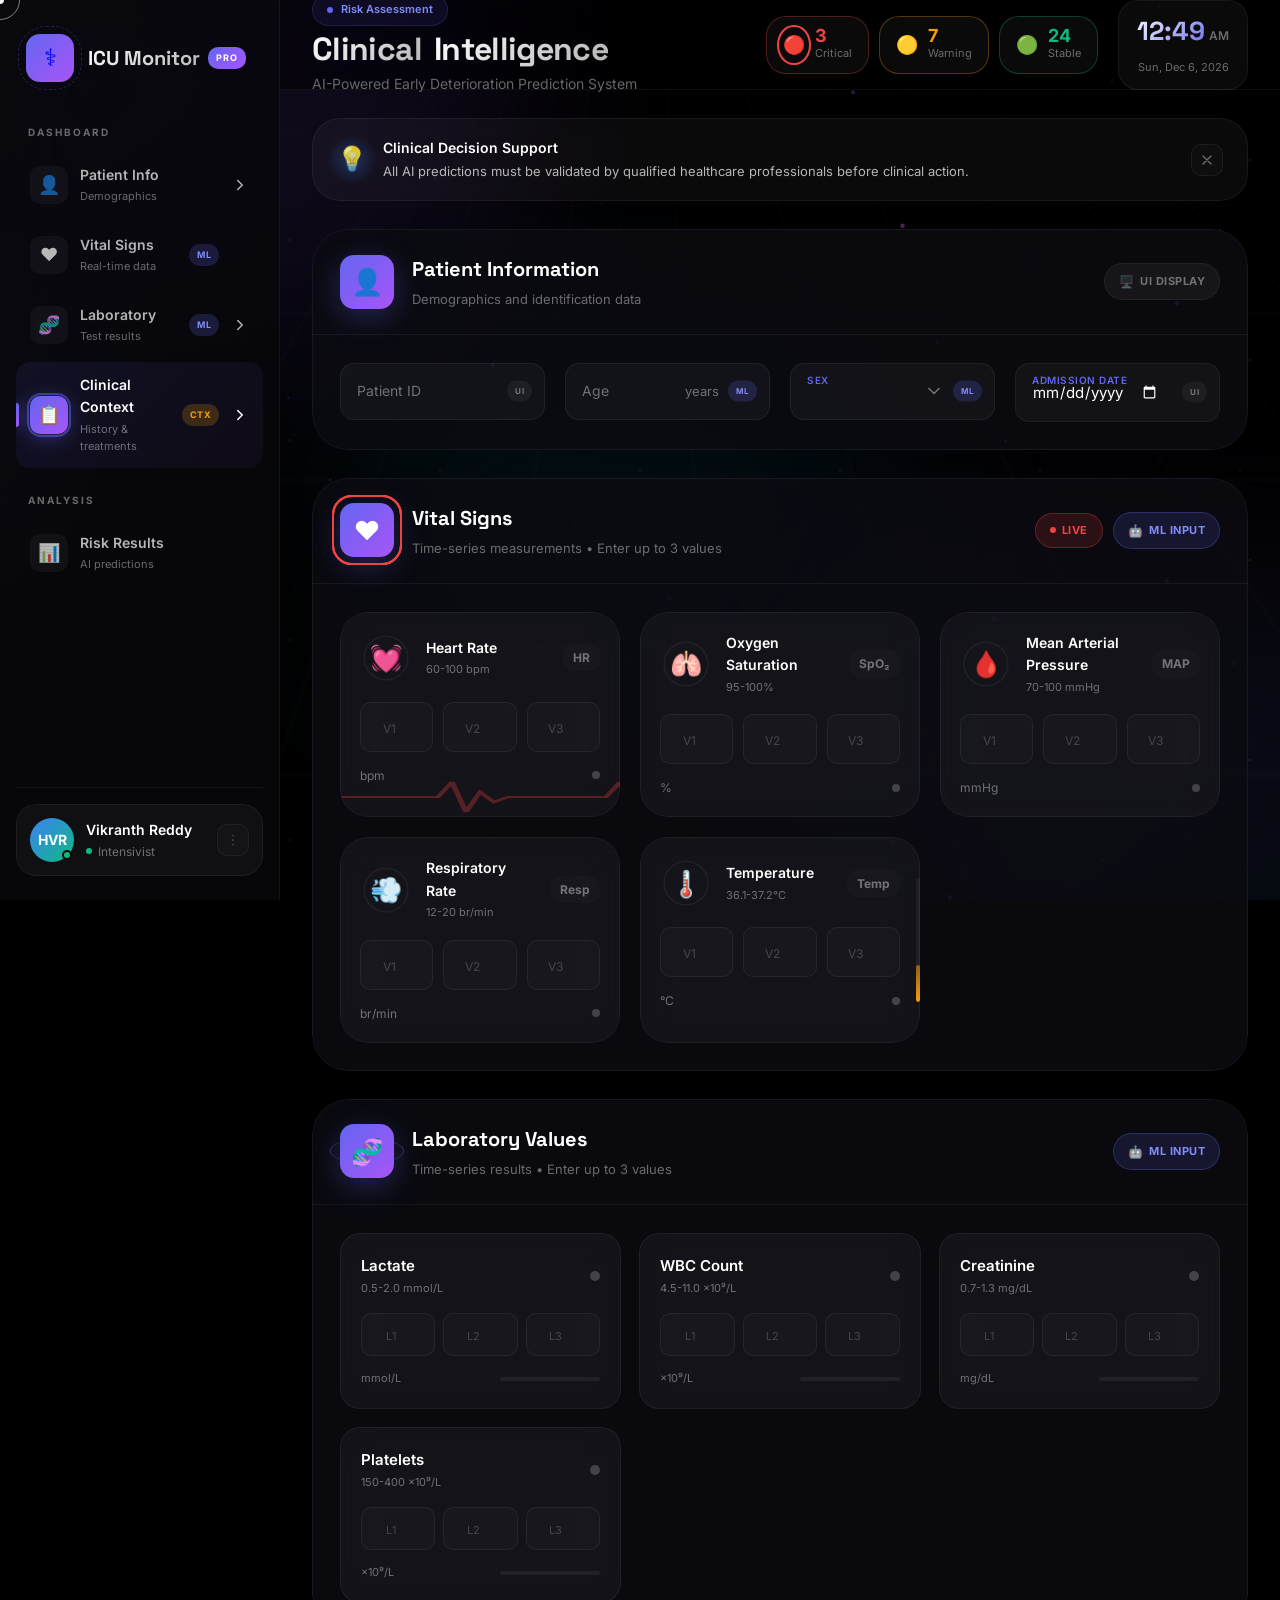
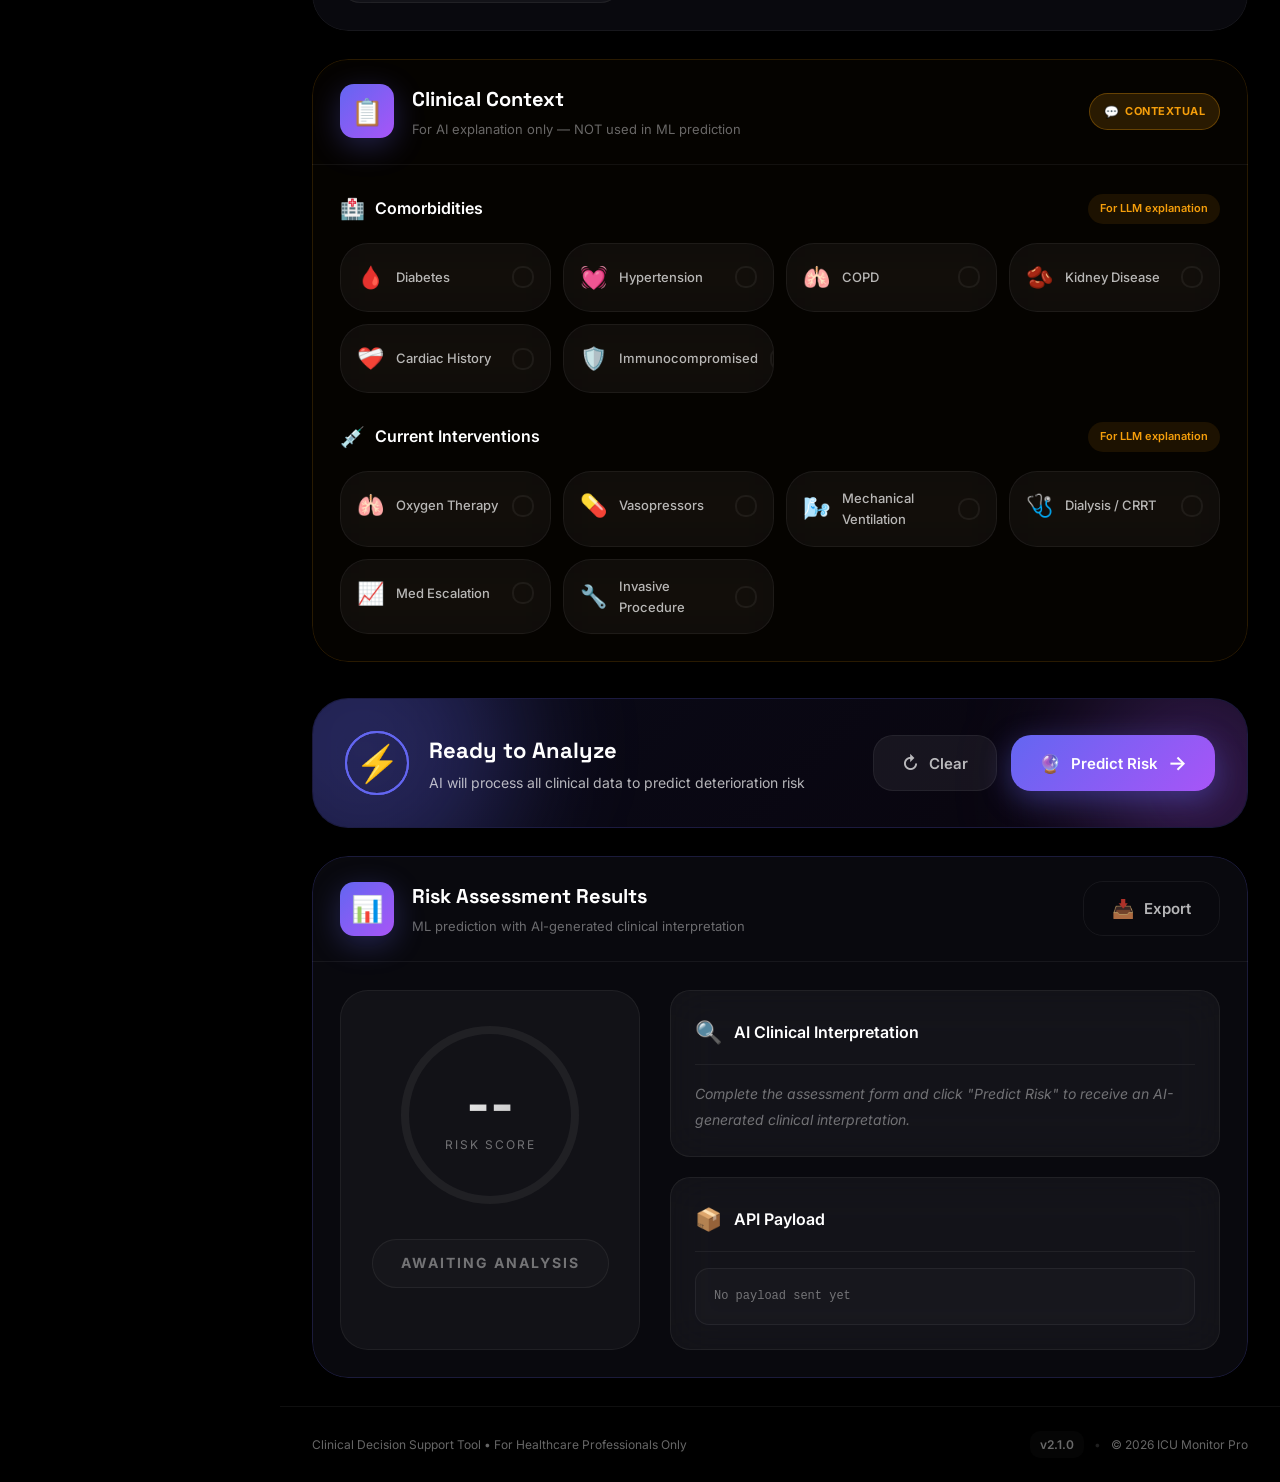
==== commit cc711a7d: "pre-deployment checklist: security headers, SEO, zero-error fixes" ====
--- a/index.html
+++ b/index.html
@@ -3,6 +3,31 @@
 <head>
     <meta charset="UTF-8">
     <meta name="viewport" content="width=device-width, initial-scale=1.0">
+    <meta name="description" content="ICU Monitor Pro — AI-powered clinical intelligence platform for early deterioration prediction and real-time patient monitoring.">
+    <meta name="keywords" content="ICU Monitor Pro, clinical intelligence, patient monitoring, early deterioration prediction, AI healthcare, ICU dashboard">
+    <meta name="author" content="Vikranth Reddy">
+    <meta name="robots" content="index, follow">
+    <link rel="canonical" href="https://icu-monitor-pro.vercel.app/">
+    <meta name="theme-color" content="#000000">
+    <meta property="og:type" content="website">
+    <meta property="og:title" content="ICU Monitor Pro | AI Clinical Intelligence">
+    <meta property="og:description" content="ICU Monitor Pro — AI-powered clinical intelligence platform for early deterioration prediction and real-time patient monitoring.">
+    <meta property="og:url" content="https://icu-monitor-pro.vercel.app/">
+    <meta property="og:site_name" content="ICU Monitor Pro">
+    <meta property="og:image" content="https://icu-monitor-pro.vercel.app/favicon.svg">
+    <meta name="twitter:card" content="summary_large_image">
+    <meta name="twitter:title" content="ICU Monitor Pro | AI Clinical Intelligence">
+    <meta name="twitter:description" content="ICU Monitor Pro — AI-powered clinical intelligence platform for early deterioration prediction and real-time patient monitoring.">
+    <meta name="twitter:image" content="https://icu-monitor-pro.vercel.app/favicon.svg">
+    <script type="application/ld+json">
+    {
+      "@context": "https://schema.org",
+      "@type": "Organization",
+      "name": "ICU Monitor Pro",
+      "url": "https://icu-monitor-pro.vercel.app/",
+      "description": "AI-powered clinical intelligence platform for early deterioration prediction and real-time patient monitoring."
+    }
+    </script>
     <title>ICU Monitor Pro | AI Clinical Intelligence</title> <link rel="icon" type="image/svg+xml" href="favicon.svg">
     <link rel="stylesheet" href="styles.css">
     <link href="https://fonts.googleapis.com/css2?family=Inter:wght@300;400;500;600;700;800;900&family=Space+Grotesk:wght@400;500;600;700&display=swap" rel="stylesheet">
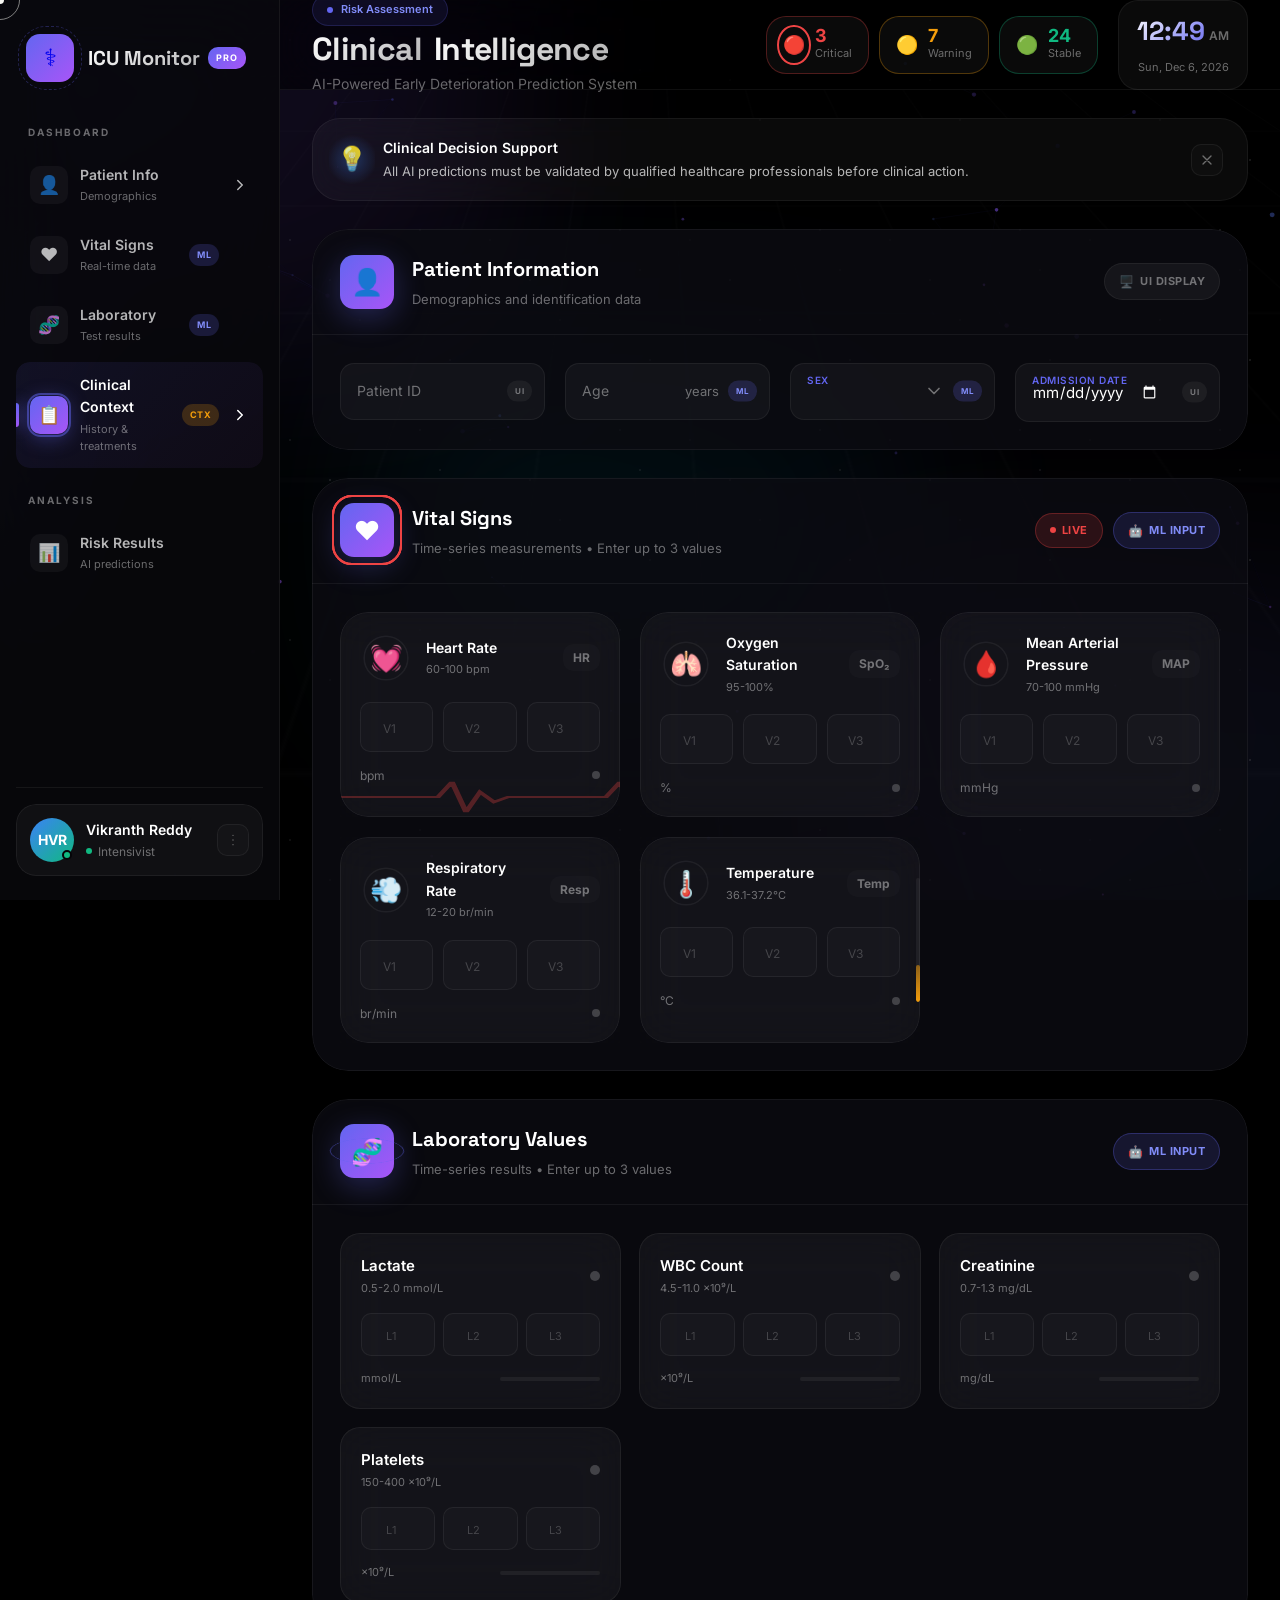
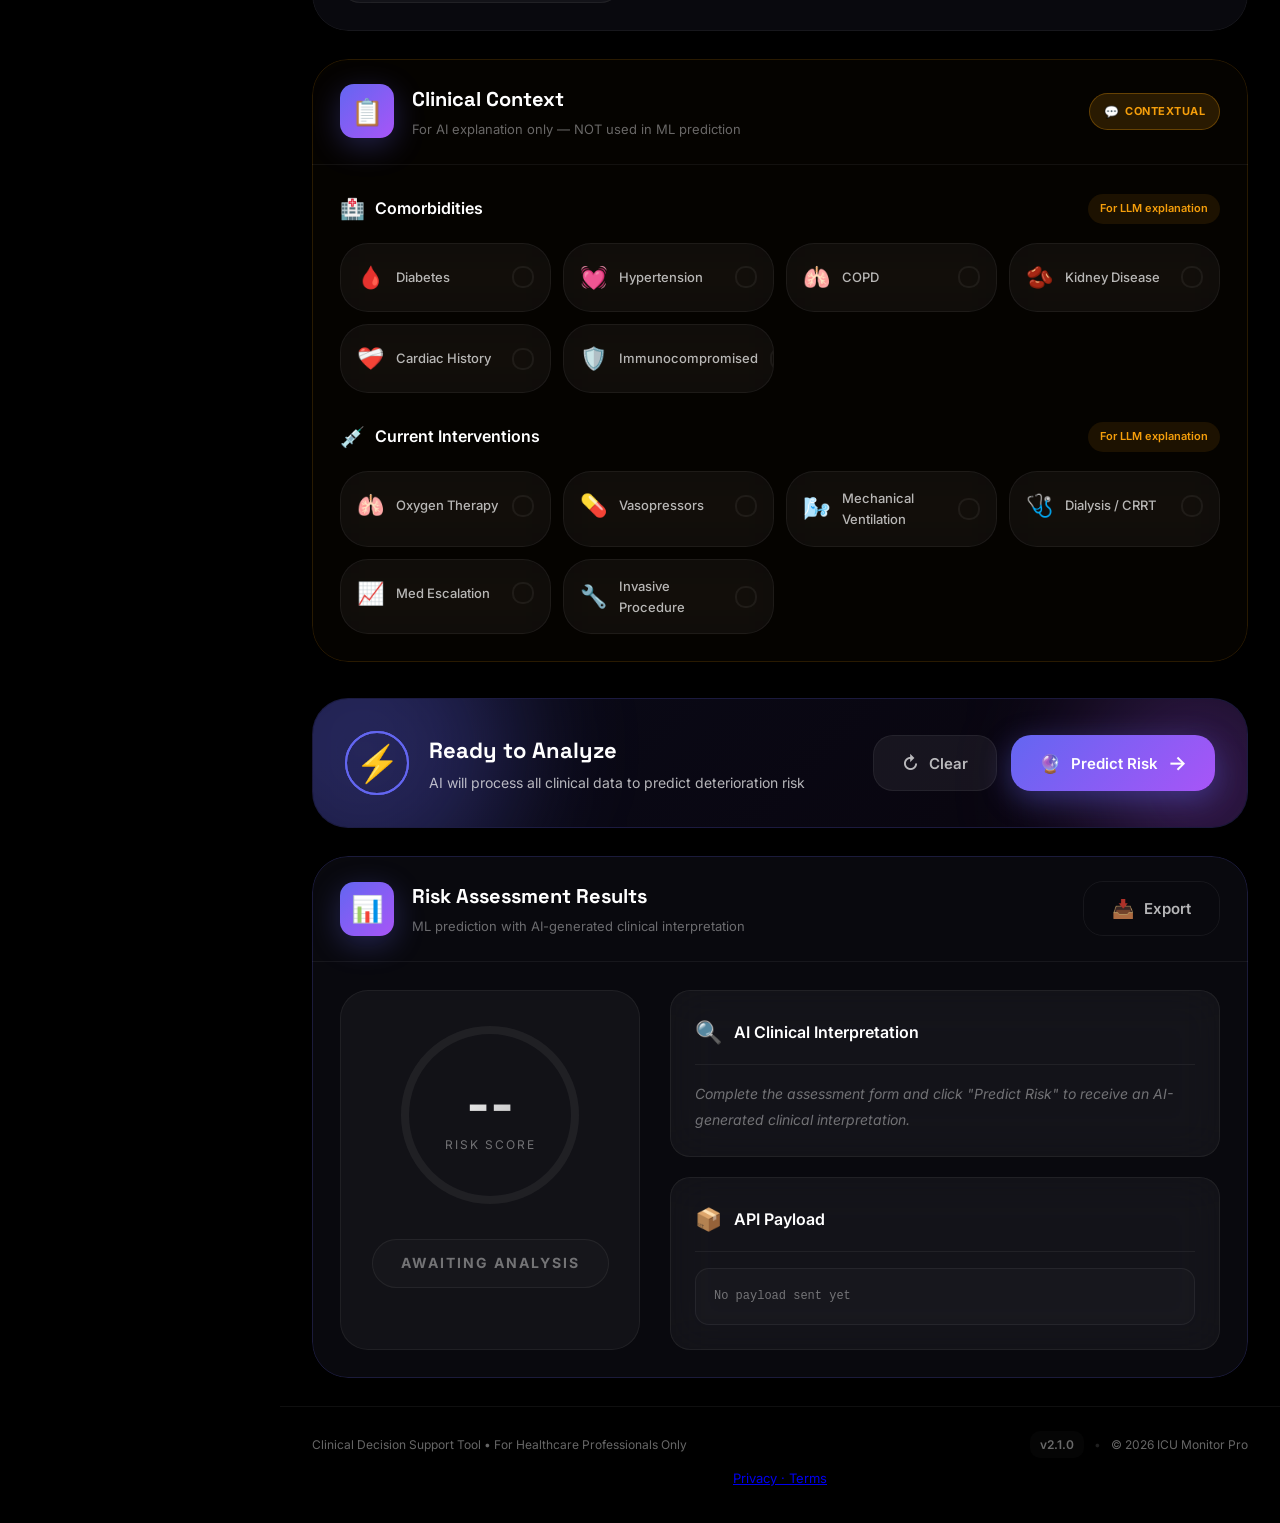
==== commit 4102491d: "Fleet pass: legal page, Vercel Analytics" ====
--- a/index.html
+++ b/index.html
@@ -1076,7 +1076,8 @@
                         <span>© 2026 ICU Monitor Pro</span>
                     </div>
                 </div>
-            </footer>
+            <span class="fleet-legal" style="display:block;text-align:center;padding:10px 0;font-size:13px"><a href="/legal.html">Privacy · Terms</a></span>
+</footer>
         </main>
     </div>
 
@@ -1090,5 +1091,6 @@
     </div>
 
     <script src="script.js"></script>
+<script defer src="/_vercel/insights/script.js"></script>
 </body>
 </html>
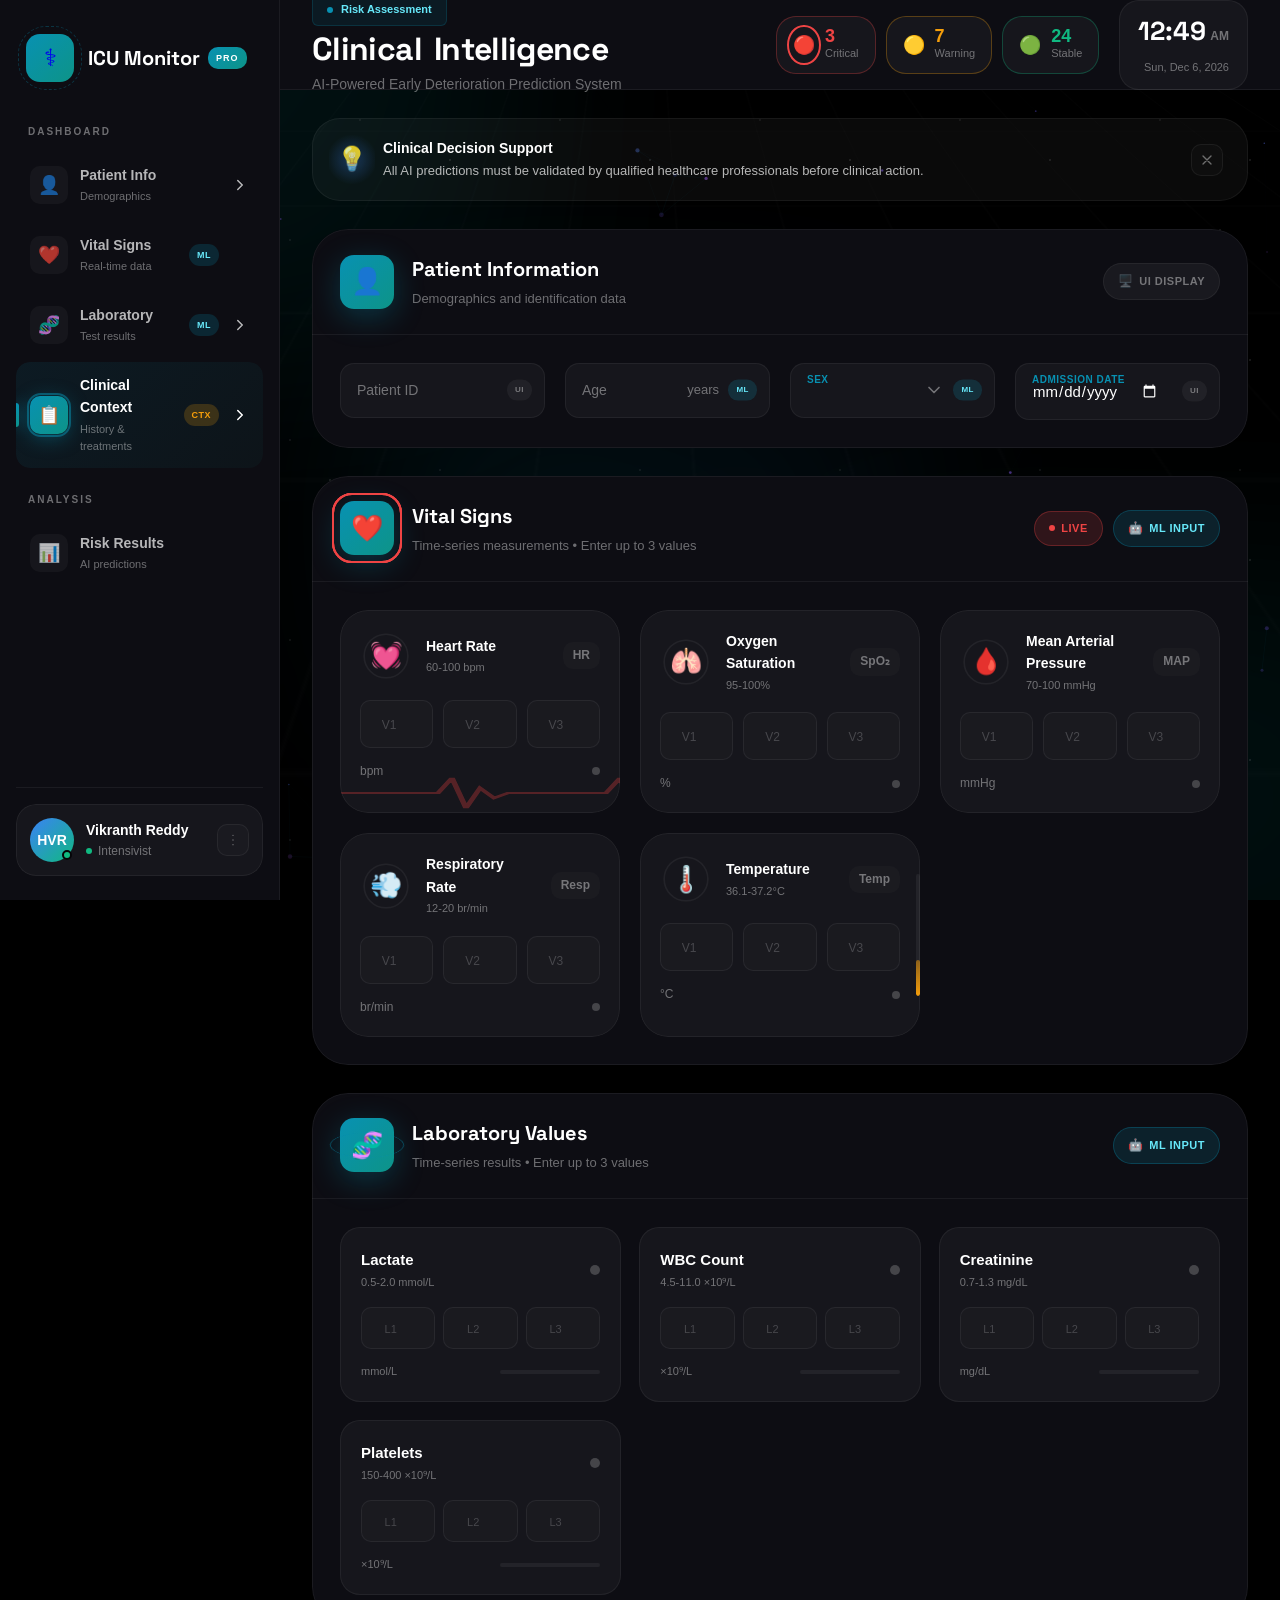
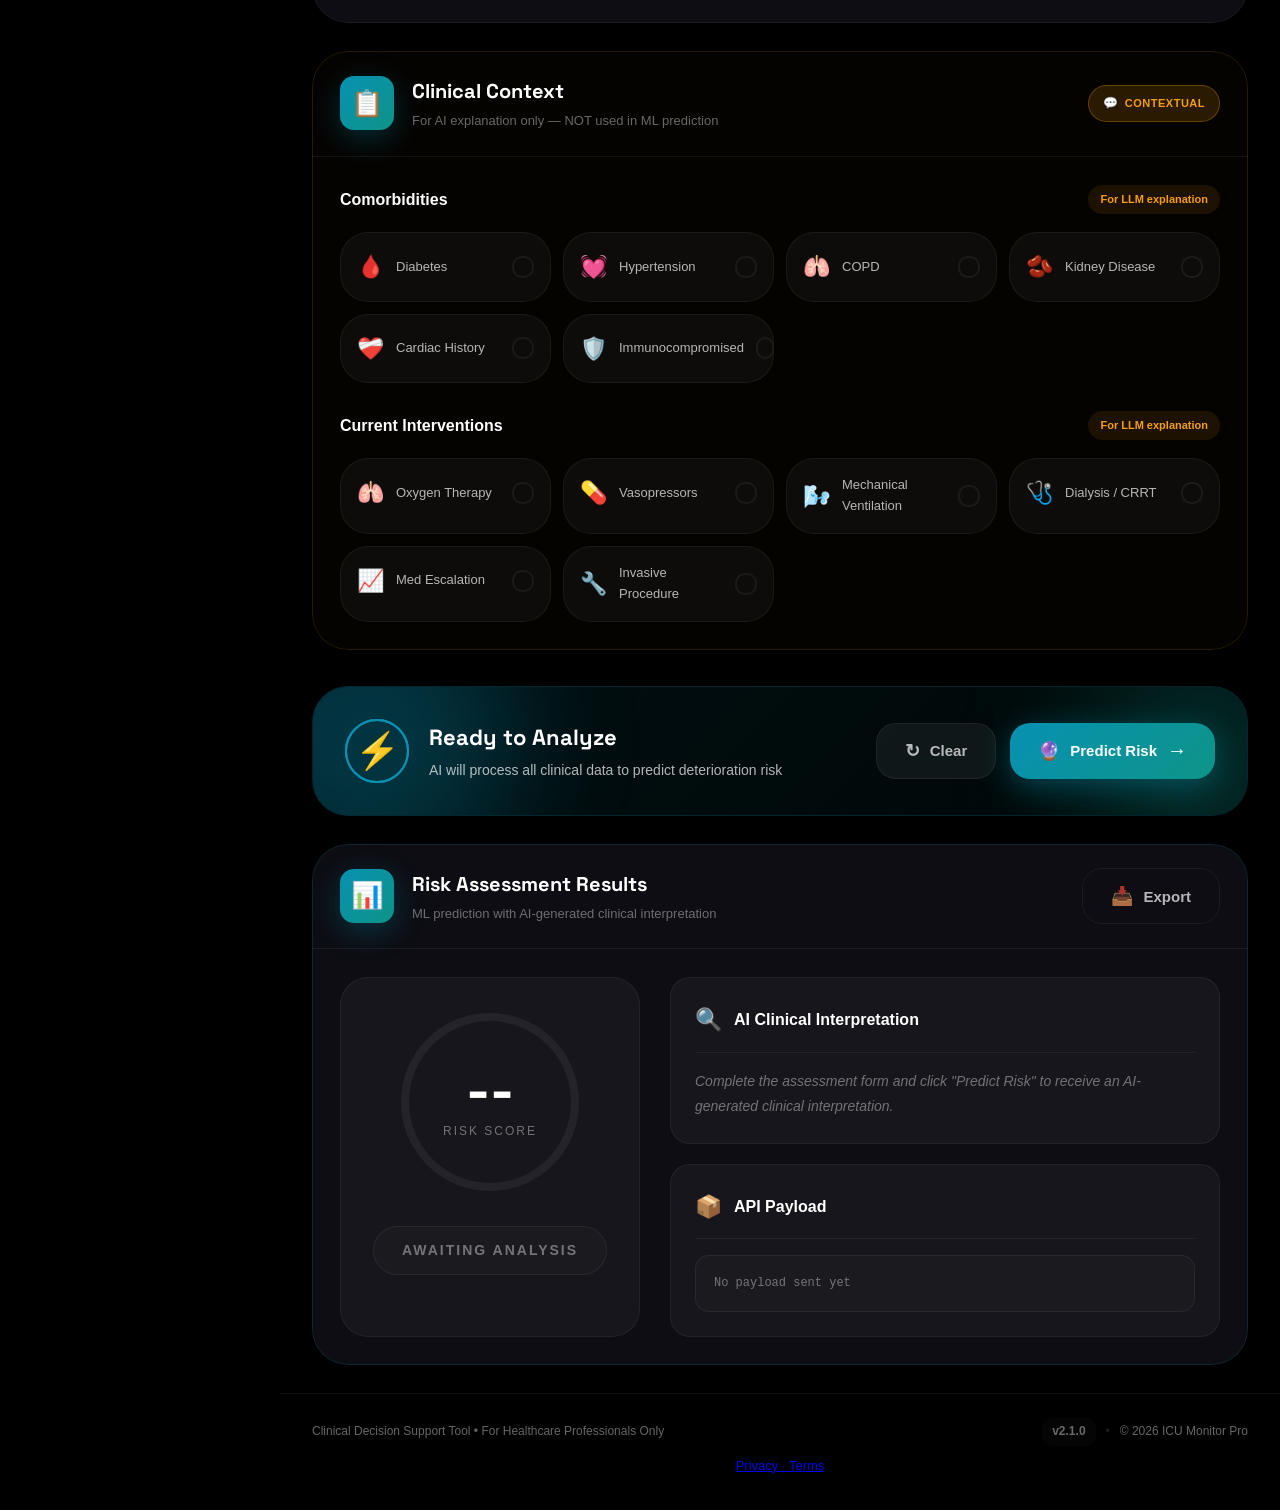
==== commit 12428810: "De-vibe pass: remove accidental AI-design tells" ====
--- a/index.html
+++ b/index.html
@@ -30,7 +30,7 @@
     </script>
     <title>ICU Monitor Pro | AI Clinical Intelligence</title> <link rel="icon" type="image/svg+xml" href="favicon.svg">
     <link rel="stylesheet" href="styles.css">
-    <link href="https://fonts.googleapis.com/css2?family=Inter:wght@300;400;500;600;700;800;900&family=Space+Grotesk:wght@400;500;600;700&display=swap" rel="stylesheet">
+    <link href="https://fonts.googleapis.com/css2?family=Space+Grotesk:wght@400;500;600;700&display=swap" rel="stylesheet">
 </head>
 <body>
     <!-- Epic Preloader -->
@@ -44,8 +44,8 @@
                     <svg viewBox="0 0 100 100">
                         <defs>
                             <linearGradient id="preloaderGrad" x1="0%" y1="0%" x2="100%" y2="100%">
-                                <stop offset="0%" style="stop-color:#6366f1"/>
-                                <stop offset="50%" style="stop-color:#a855f7"/>
+                                <stop offset="0%" style="stop-color:#0891b2"/>
+                                <stop offset="50%" style="stop-color:#0d9488"/>
                                 <stop offset="100%" style="stop-color:#06b6d4"/>
                             </linearGradient>
                         </defs>
@@ -87,13 +87,6 @@
         </div>
     </div>
 
-    <!-- Custom Cursor -->
-    <div class="cursor" id="cursor">
-        <div class="cursor-dot"></div>
-        <div class="cursor-ring"></div>
-        <div class="cursor-trail"></div>
-    </div>
-
     <!-- Aurora Background -->
     <div class="aurora-bg">
         <div class="aurora aurora-1"></div>
@@ -267,8 +260,8 @@
                         </div>
                         <h1 class="page-title">
                             <span class="title-line">
-                                <span class="word" data-aos="fade-up">Clinical</span>
-                                <span class="word" data-aos="fade-up" data-aos-delay="100">Intelligence</span>
+                                <span class="word">Clinical</span>
+                                <span class="word">Intelligence</span>
                             </span>
                         </h1>
                         <p class="page-subtitle">AI-Powered Early Deterioration Prediction System</p>
@@ -808,7 +801,7 @@
                             <!-- Comorbidities -->
                             <div class="context-block">
                                 <div class="context-header">
-                                    <h3><span class="context-icon">🏥</span> Comorbidities</h3>
+                                    <h3>Comorbidities</h3>
                                     <span class="context-hint">For LLM explanation</span>
                                 </div>
                                 <div class="checkbox-grid">
@@ -878,7 +871,7 @@
                             <!-- Interventions -->
                             <div class="context-block">
                                 <div class="context-header">
-                                    <h3><span class="context-icon">💉</span> Current Interventions</h3>
+                                    <h3>Current Interventions</h3>
                                     <span class="context-hint">For LLM explanation</span>
                                 </div>
                                 <div class="checkbox-grid">
@@ -1018,8 +1011,8 @@
                                             <svg class="score-ring" viewBox="0 0 200 200" id="score-ring">
                                                 <defs>
                                                     <linearGradient id="scoreGradient" x1="0%" y1="0%" x2="100%" y2="100%">
-                                                        <stop offset="0%" style="stop-color:#6366f1"/>
-                                                        <stop offset="50%" style="stop-color:#a855f7"/>
+                                                        <stop offset="0%" style="stop-color:#0891b2"/>
+                                                        <stop offset="50%" style="stop-color:#0d9488"/>
                                                         <stop offset="100%" style="stop-color:#06b6d4"/>
                                                     </linearGradient>
                                                 </defs>
--- a/styles.css
+++ b/styles.css
@@ -9,14 +9,14 @@
    =================================== */
 :root {
     /* Primary Colors */
-    --primary: #6366f1;
-    --primary-rgb: 99, 102, 241;
-    --primary-light: #818cf8;
-    --primary-dark: #4f46e5;
+    --primary: #0891b2;
+    --primary-rgb: 8, 145, 178;
+    --primary-light: #67e8f9;
+    --primary-dark: #0e7490;
     
     /* Secondary Colors */
-    --secondary: #a855f7;
-    --secondary-rgb: 168, 85, 247;
+    --secondary: #0d9488;
+    --secondary-rgb: 13, 148, 136;
     --accent: #06b6d4;
     --accent-rgb: 6, 182, 212;
     
@@ -33,7 +33,7 @@
     /* Vital Colors */
     --hr-color: #ef4444;
     --spo2-color: #3b82f6;
-    --map-color: #a855f7;
+    --map-color: #0d9488;
     --resp-color: #10b981;
     --temp-color: #f59e0b;
     
@@ -49,7 +49,7 @@
     /* Borders */
     --border: rgba(255, 255, 255, 0.06);
     --border-light: rgba(255, 255, 255, 0.1);
-    --border-focus: rgba(99, 102, 241, 0.5);
+    --border-focus: rgba(8, 145, 178, 0.5);
     
     /* Text */
     --text-primary: #ffffff;
@@ -106,13 +106,12 @@
 }
 
 body {
-    font-family: 'Inter', -apple-system, BlinkMacSystemFont, 'Segoe UI', sans-serif;
+    font-family: -apple-system, "Segoe UI", Roboto, sans-serif;
     background: var(--bg-primary);
     color: var(--text-primary);
     line-height: 1.6;
     min-height: 100vh;
     overflow-x: hidden;
-    cursor: none;
 }
 
 ::selection {
@@ -407,64 +406,6 @@
     50% { opacity: 1; }
 }
 
-/* ===================================
-   CUSTOM CURSOR
-   =================================== */
-.cursor {
-    position: fixed;
-    top: 0;
-    left: 0;
-    z-index: 99999;
-    pointer-events: none;
-    mix-blend-mode: difference;
-}
-
-.cursor-dot {
-    position: absolute;
-    width: 8px;
-    height: 8px;
-    background: white;
-    border-radius: 50%;
-    transform: translate(-50%, -50%);
-    transition: width 0.2s, height 0.2s, background 0.2s;
-}
-
-.cursor.hover .cursor-dot {
-    width: 40px;
-    height: 40px;
-    background: rgba(255, 255, 255, 0.1);
-}
-
-.cursor-ring {
-    position: absolute;
-    width: 40px;
-    height: 40px;
-    border: 1px solid rgba(255, 255, 255, 0.5);
-    border-radius: 50%;
-    transform: translate(-50%, -50%);
-    transition: width 0.3s, height 0.3s, border-color 0.3s;
-}
-
-.cursor.hover .cursor-ring {
-    width: 60px;
-    height: 60px;
-    border-color: var(--primary);
-}
-
-.cursor-trail {
-    position: absolute;
-    width: 200px;
-    height: 200px;
-    background: radial-gradient(circle, rgba(var(--primary-rgb), 0.1) 0%, transparent 70%);
-    border-radius: 50%;
-    transform: translate(-50%, -50%);
-    opacity: 0;
-    transition: opacity 0.3s;
-}
-
-.cursor.active .cursor-trail {
-    opacity: 1;
-}
 
 /* ===================================
    AURORA BACKGROUND
@@ -594,9 +535,7 @@
 .sidebar-inner {
     position: relative;
     height: 100%;
-    background: rgba(8, 8, 12, 0.9);
-    backdrop-filter: blur(40px) saturate(180%);
-    -webkit-backdrop-filter: blur(40px) saturate(180%);
+    background: #0d0d13;
     border-right: 1px solid var(--border);
     display: flex;
     flex-direction: column;
@@ -687,10 +626,7 @@
     font-size: 20px;
     font-weight: 800;
     font-family: 'Space Grotesk', sans-serif;
-    background: linear-gradient(135deg, #fff, rgba(255,255,255,0.7));
-    -webkit-background-clip: text;
-    -webkit-text-fill-color: transparent;
-    background-clip: text;
+    color: #fff;
 }
 
 .logo-badge {
@@ -1082,9 +1018,7 @@
 .header-bg {
     position: absolute;
     inset: 0;
-    background: rgba(0, 0, 0, 0.6);
-    backdrop-filter: blur(30px) saturate(180%);
-    -webkit-backdrop-filter: blur(30px) saturate(180%);
+    background: #0d0d13;
     border-bottom: 1px solid var(--border);
 }
 
@@ -1111,7 +1045,7 @@
     padding: 6px 14px;
     background: rgba(var(--primary-rgb), 0.1);
     border: 1px solid rgba(var(--primary-rgb), 0.2);
-    border-radius: var(--radius-full);
+    border-radius: 6px;
     font-size: 11px;
     font-weight: 600;
     color: var(--primary-light);
@@ -1145,10 +1079,7 @@
 }
 
 .word {
-    background: linear-gradient(135deg, #fff 0%, rgba(255,255,255,0.7) 100%);
-    -webkit-background-clip: text;
-    -webkit-text-fill-color: transparent;
-    background-clip: text;
+    color: #fff;
 }
 
 .page-subtitle {
@@ -1246,10 +1177,7 @@
     font-size: 26px;
     font-weight: 700;
     font-family: 'Space Grotesk', sans-serif;
-    background: linear-gradient(135deg, #fff, var(--primary));
-    -webkit-background-clip: text;
-    -webkit-text-fill-color: transparent;
-    background-clip: text;
+    color: #fff;
 }
 
 .time-period {
@@ -1399,8 +1327,6 @@
    =================================== */
 .glass-card {
     background: var(--bg-glass-light);
-    backdrop-filter: blur(20px);
-    -webkit-backdrop-filter: blur(20px);
     border: 1px solid var(--border);
     border-radius: var(--radius-xl);
 }
@@ -1422,9 +1348,7 @@
 .card-bg {
     position: absolute;
     inset: 0;
-    background: var(--bg-card);
-    backdrop-filter: blur(40px) saturate(180%);
-    -webkit-backdrop-filter: blur(40px) saturate(180%);
+    background: #0d0d13;
 }
 
 .card-border {
@@ -1860,8 +1784,6 @@
     position: absolute;
     inset: 0;
     background: var(--bg-glass-light);
-    backdrop-filter: blur(20px);
-    -webkit-backdrop-filter: blur(20px);
 }
 
 .vital-border {
@@ -2791,10 +2713,7 @@
     font-weight: 800;
     font-family: 'Space Grotesk', sans-serif;
     line-height: 1;
-    background: linear-gradient(135deg, #fff, rgba(255,255,255,0.7));
-    -webkit-background-clip: text;
-    -webkit-text-fill-color: transparent;
-    background-clip: text;
+    color: #fff;
 }
 
 .score-label {
@@ -2986,8 +2905,7 @@
     align-items: center;
     gap: 14px;
     padding: 18px 24px;
-    background: var(--bg-card);
-    backdrop-filter: blur(20px);
+    background: #0d0d13;
     border: 1px solid var(--border);
     border-radius: var(--radius-lg);
     box-shadow: var(--shadow-lg);
@@ -3186,13 +3104,3 @@
     border: 0;
 }
 
-/* Disable cursor on mobile */
-@media (hover: none) and (pointer: coarse) {
-    body {
-        cursor: auto;
-    }
-    
-    .cursor {
-        display: none;
-    }
-}
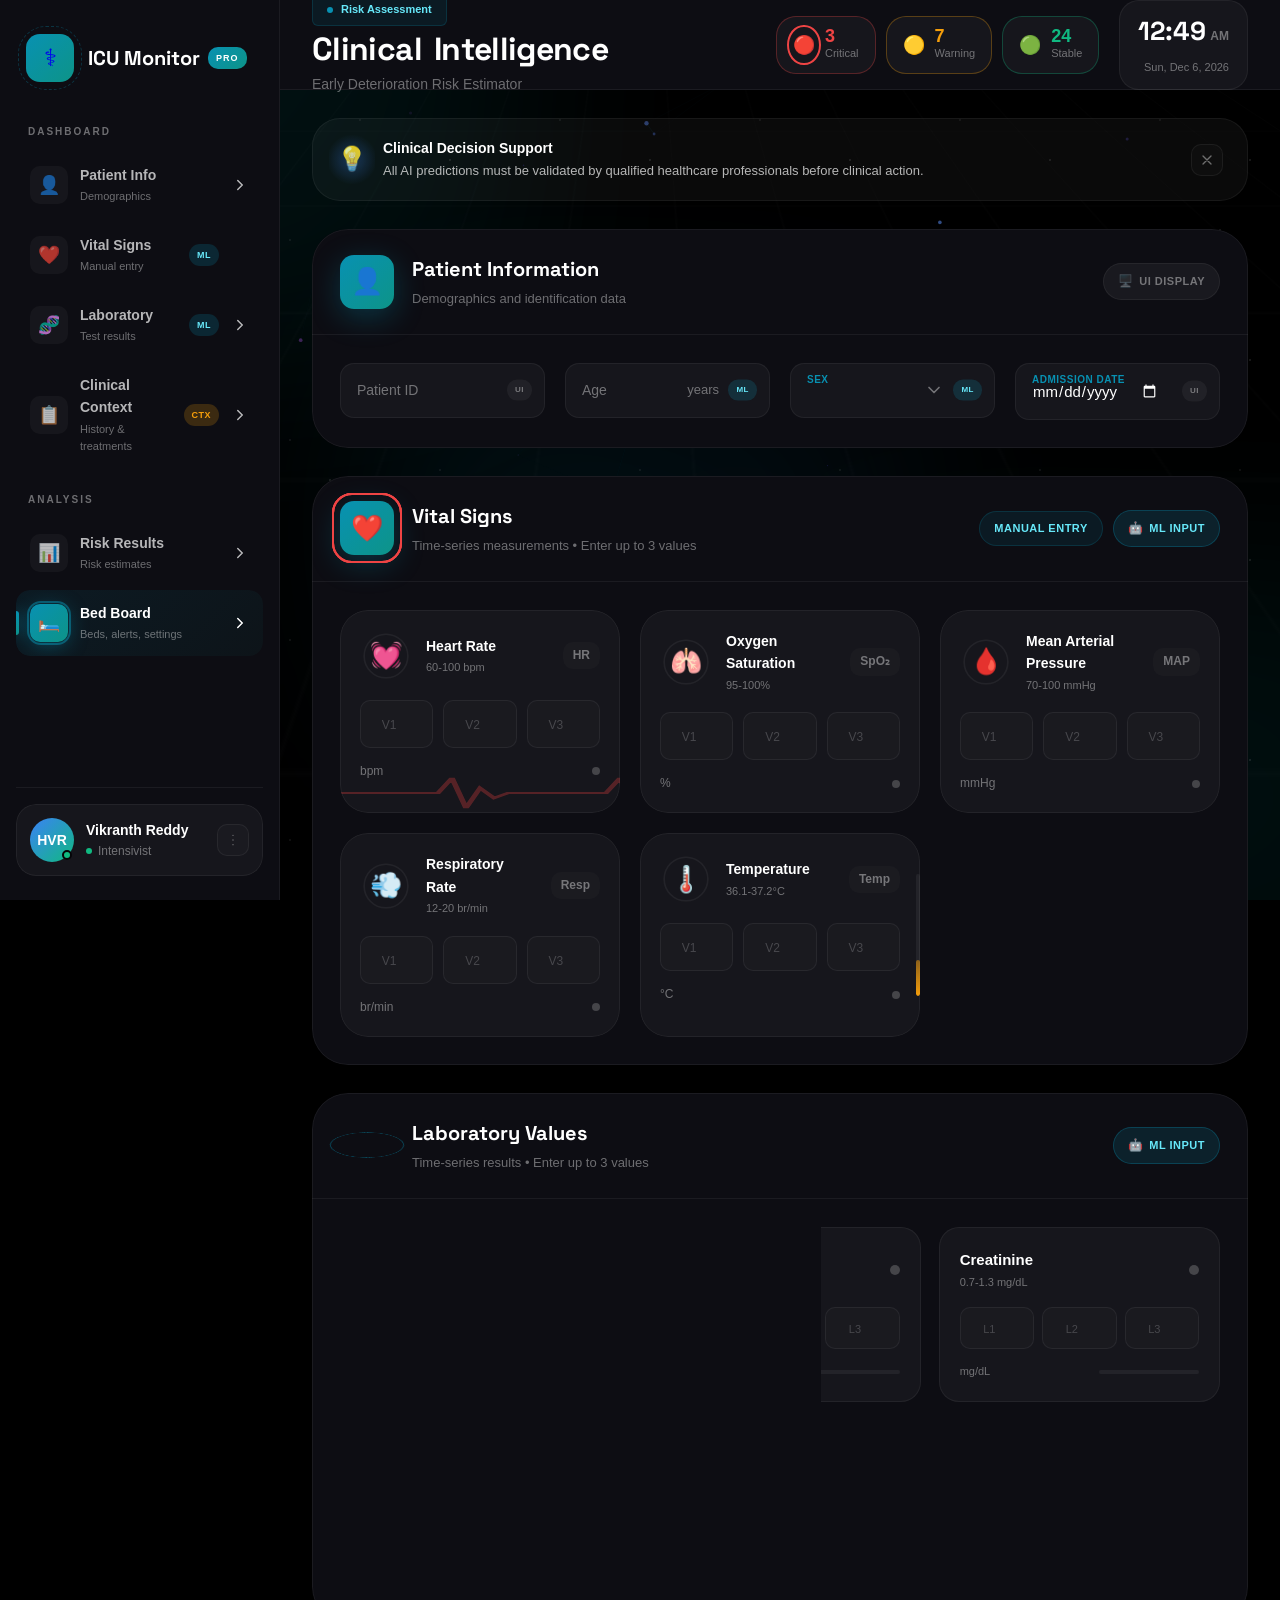
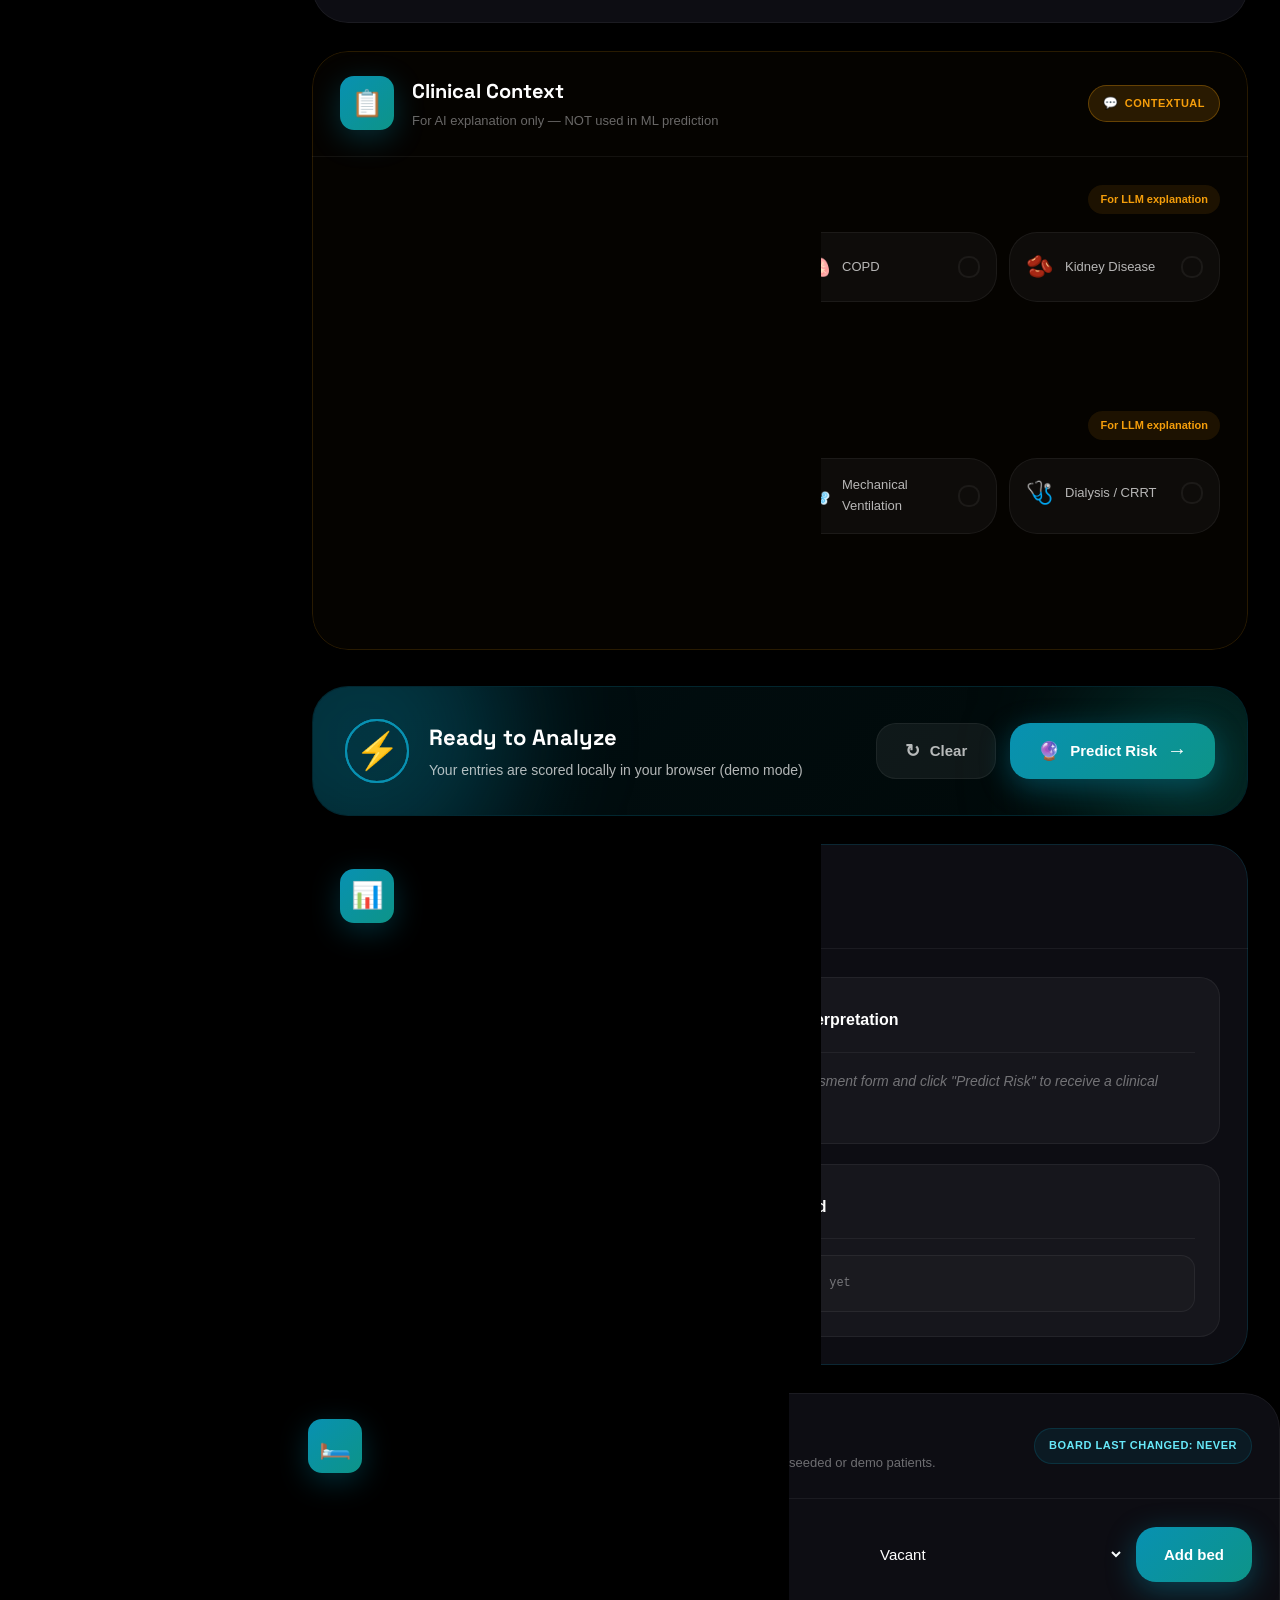
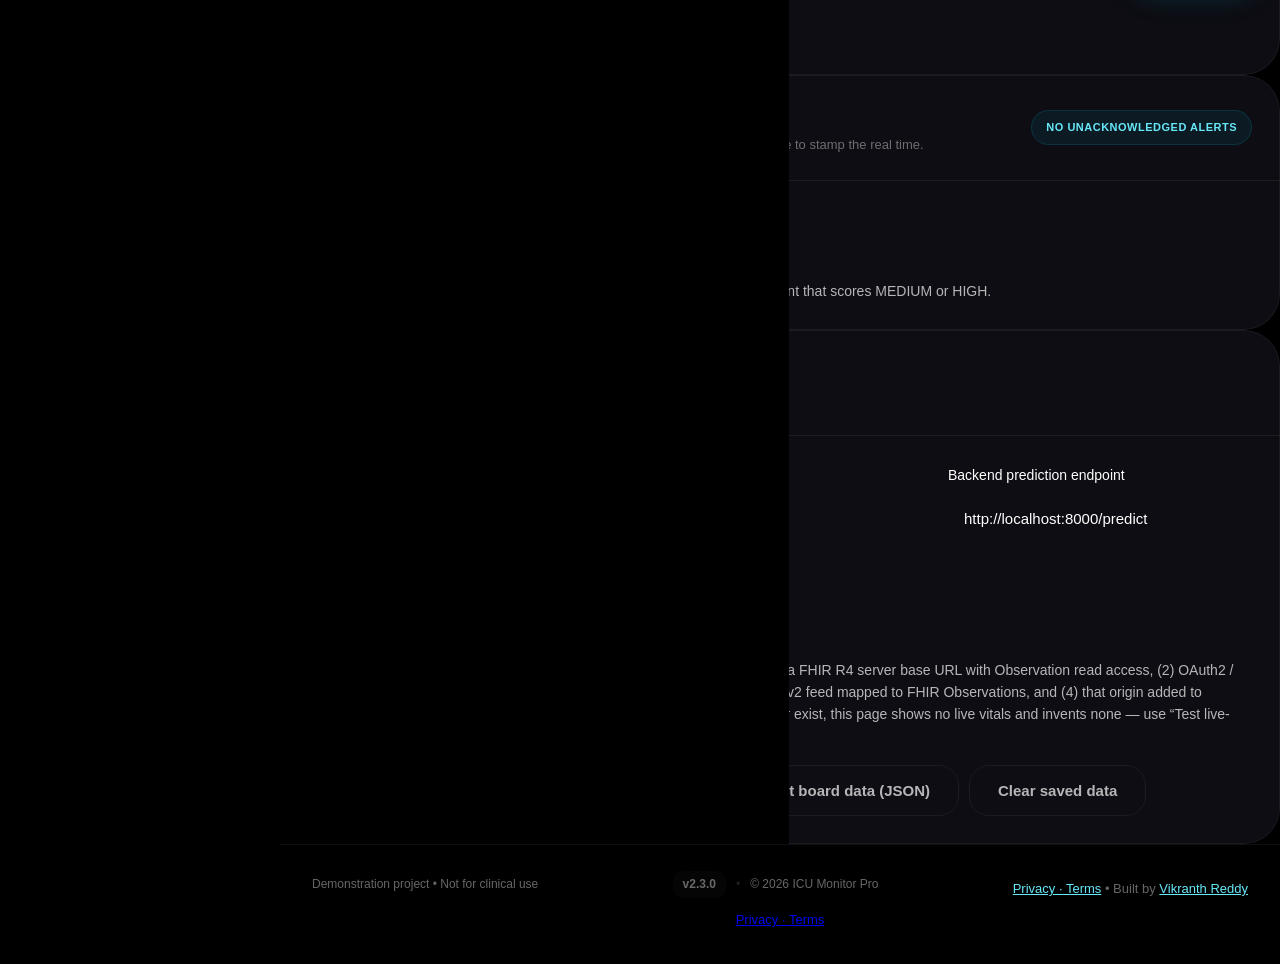
==== commit 8d4b8c77: "merge: remote de-vibe pass into v2.3.0 production release (production work wins conflicts)" ====
--- a/index.html
+++ b/index.html
@@ -3,7 +3,7 @@
 <head>
     <meta charset="UTF-8">
     <meta name="viewport" content="width=device-width, initial-scale=1.0">
-    <meta name="description" content="ICU Monitor Pro — AI-powered clinical intelligence platform for early deterioration prediction and real-time patient monitoring.">
+    <meta name="description" content="ICU Monitor Pro — Browser-based early deterioration risk estimator for ICU assessment practice (demo — not for clinical use).">
     <meta name="keywords" content="ICU Monitor Pro, clinical intelligence, patient monitoring, early deterioration prediction, AI healthcare, ICU dashboard">
     <meta name="author" content="Vikranth Reddy">
     <meta name="robots" content="index, follow">
@@ -11,21 +11,21 @@
     <meta name="theme-color" content="#000000">
     <meta property="og:type" content="website">
     <meta property="og:title" content="ICU Monitor Pro | AI Clinical Intelligence">
-    <meta property="og:description" content="ICU Monitor Pro — AI-powered clinical intelligence platform for early deterioration prediction and real-time patient monitoring.">
+    <meta property="og:description" content="ICU Monitor Pro — Browser-based early deterioration risk estimator for ICU assessment practice (demo — not for clinical use).">
     <meta property="og:url" content="https://icu-monitor-pro.vercel.app/">
     <meta property="og:site_name" content="ICU Monitor Pro">
-    <meta property="og:image" content="https://icu-monitor-pro.vercel.app/favicon.svg">
+    <meta property="og:image" content="https://icu-monitor-pro.vercel.app/og.png">
     <meta name="twitter:card" content="summary_large_image">
     <meta name="twitter:title" content="ICU Monitor Pro | AI Clinical Intelligence">
-    <meta name="twitter:description" content="ICU Monitor Pro — AI-powered clinical intelligence platform for early deterioration prediction and real-time patient monitoring.">
-    <meta name="twitter:image" content="https://icu-monitor-pro.vercel.app/favicon.svg">
+    <meta name="twitter:description" content="ICU Monitor Pro — Browser-based early deterioration risk estimator for ICU assessment practice (demo — not for clinical use).">
+    <meta name="twitter:image" content="https://icu-monitor-pro.vercel.app/og.png">
     <script type="application/ld+json">
     {
       "@context": "https://schema.org",
       "@type": "Organization",
       "name": "ICU Monitor Pro",
       "url": "https://icu-monitor-pro.vercel.app/",
-      "description": "AI-powered clinical intelligence platform for early deterioration prediction and real-time patient monitoring."
+      "description": "Browser-based early deterioration risk estimator for ICU assessment practice (demo — not for clinical use)."
     }
     </script>
     <title>ICU Monitor Pro | AI Clinical Intelligence</title> <link rel="icon" type="image/svg+xml" href="favicon.svg">
@@ -82,7 +82,7 @@
                     <div class="progress-fill"></div>
                     <div class="progress-glow"></div>
                 </div>
-                <div class="progress-text">Initializing AI Systems...</div>
+                <div class="progress-text">Initializing assessment...</div>
             </div>
         </div>
     </div>
@@ -151,7 +151,7 @@
                                 </div>
                                 <div class="nav-text">
                                     <span class="nav-label">Vital Signs</span>
-                                    <span class="nav-desc">Real-time data</span>
+                                    <span class="nav-desc">Manual entry</span>
                                 </div>
                                 <span class="nav-badge ml-badge">ML</span>
                                 <div class="nav-arrow">
@@ -207,7 +207,22 @@
                                 </div>
                                 <div class="nav-text">
                                     <span class="nav-label">Risk Results</span>
-                                    <span class="nav-desc">AI predictions</span>
+                                    <span class="nav-desc">Risk estimates</span>
+                                </div>
+                                <div class="nav-arrow">
+                                    <svg viewBox="0 0 24 24"><path d="M9 18l6-6-6-6"/></svg>
+                                </div>
+                            </a>
+                            <a href="#bedboard-section" class="nav-link" data-section="bedboard">
+                                <div class="nav-link-bg"></div>
+                                <div class="nav-link-glow"></div>
+                                <div class="nav-icon">
+                                    <span>🛏️</span>
+                                    <div class="nav-icon-ring"></div>
+                                </div>
+                                <div class="nav-text">
+                                    <span class="nav-label">Bed Board</span>
+                                    <span class="nav-desc">Beds, alerts, settings</span>
                                 </div>
                                 <div class="nav-arrow">
                                     <svg viewBox="0 0 24 24"><path d="M9 18l6-6-6-6"/></svg>
@@ -235,9 +250,15 @@
                                 Intensivist
                             </span>
                         </div>
-                        <button class="user-menu-btn">
+                        <button class="user-menu-btn" aria-label="Account actions">
                             <svg viewBox="0 0 24 24"><circle cx="12" cy="5" r="1"/><circle cx="12" cy="12" r="1"/><circle cx="12" cy="19" r="1"/></svg>
                         </button>
+                    </div>
+                    <div class="user-menu" id="userMenu" role="menu">
+                        <button type="button" class="user-menu-item" data-menu-action="go-bedboard" role="menuitem">🛏️ Go to Bed Board</button>
+                        <button type="button" class="user-menu-item" data-menu-action="go-settings" role="menuitem">⚙️ Threshold settings</button>
+                        <button type="button" class="user-menu-item" data-menu-action="export-board" role="menuitem">📥 Export board data</button>
+                        <button type="button" class="user-menu-item" data-menu-action="clear-data" role="menuitem">🗑️ Clear saved data</button>
                     </div>
                 </div>
             </div>
@@ -264,7 +285,7 @@
                                 <span class="word">Intelligence</span>
                             </span>
                         </h1>
-                        <p class="page-subtitle">AI-Powered Early Deterioration Prediction System</p>
+                        <p class="page-subtitle">Early Deterioration Risk Estimator</p>
                     </div>
                     <div class="header-right">
                         <div class="header-metrics">
@@ -425,10 +446,7 @@
                                 </div>
                             </div>
                             <div class="card-badges">
-                                <span class="badge badge-live">
-                                    <span class="live-dot"></span>
-                                    LIVE
-                                </span>
+                                <span class="badge badge-manual">Manual entry</span>
                                 <span class="badge badge-ml">
                                     <span class="badge-icon">🤖</span>
                                     ML Input
@@ -957,7 +975,7 @@
                                 </div>
                                 <div class="action-text">
                                     <h3 class="action-title">Ready to Analyze</h3>
-                                    <p class="action-subtitle">AI will process all clinical data to predict deterioration risk</p>
+                                    <p class="action-subtitle">Your entries are scored locally in your browser (demo mode)</p>
                                 </div>
                             </div>
                             <div class="action-buttons">
@@ -993,7 +1011,7 @@
                                 </div>
                                 <div class="card-titles">
                                     <h2 class="card-title">Risk Assessment Results</h2>
-                                    <p class="card-subtitle">ML prediction with AI-generated clinical interpretation</p>
+                                    <p class="card-subtitle">Risk estimate with clinical interpretation (demo scoring)</p>
                                 </div>
                             </div>
                             <button class="btn btn-outline" id="export-btn">
@@ -1038,10 +1056,10 @@
                                     <div class="result-block glass-card">
                                         <div class="result-header">
                                             <span class="result-icon">🔍</span>
-                                            <h4>AI Clinical Interpretation</h4>
+                                            <h4>Clinical Interpretation</h4>
                                         </div>
                                         <div class="result-content" id="explanation">
-                                            <p class="placeholder-text">Complete the assessment form and click "Predict Risk" to receive an AI-generated clinical interpretation.</p>
+                                            <p class="placeholder-text">Complete the assessment form and click "Predict Risk" to receive a clinical interpretation.</p>
                                         </div>
                                     </div>
 
@@ -1059,15 +1077,114 @@
                 </section>
             </div>
 
+                <!-- Bed Board Section -->
+                <section class="section" id="bedboard-section">
+                    <div class="card premium-card">
+                        <div class="card-bg"></div>
+                        <div class="card-border"></div>
+                        <div class="card-header">
+                            <div class="card-title-area">
+                                <div class="card-icon-3d">
+                                    <div class="icon-face front">🛏️</div>
+                                    <div class="icon-face back">📋</div>
+                                </div>
+                                <div class="card-titles">
+                                    <h2 class="card-title">Bed Board</h2>
+                                    <p class="card-subtitle">Beds and patients you enter yourself — stored only in this browser. No seeded or demo patients.</p>
+                                </div>
+                            </div>
+                            <div class="card-badges">
+                                <span class="badge badge-manual" id="board-updated">Board last changed: never</span>
+                            </div>
+                        </div>
+                        <div class="card-body">
+                            <div class="board-form">
+                                <input type="text" id="board-bed" class="input board-input" placeholder="Bed label, e.g. ICU-04" autocomplete="off" aria-label="Bed label">
+                                <input type="text" id="board-patient" class="input board-input" placeholder="Patient ID (optional)" autocomplete="off" aria-label="Patient ID for bed">
+                                <select id="board-status" class="input board-input" aria-label="Bed status">
+                                    <option value="Occupied">Occupied</option>
+                                    <option value="Vacant" selected>Vacant</option>
+                                    <option value="Cleaning">Cleaning</option>
+                                    <option value="Reserved">Reserved</option>
+                                </select>
+                                <button type="button" class="btn btn-primary" id="board-add-btn"><span class="btn-text">Add bed</span></button>
+                            </div>
+                            <div class="board-grid" id="board-grid"></div>
+                        </div>
+                    </div>
+
+                    <div class="card premium-card">
+                        <div class="card-bg"></div>
+                        <div class="card-border"></div>
+                        <div class="card-header">
+                            <div class="card-title-area">
+                                <div class="card-titles">
+                                    <h2 class="card-title">Alerts</h2>
+                                    <p class="card-subtitle">Created only when you run an assessment scoring MEDIUM or HIGH. Acknowledge to stamp the real time.</p>
+                                </div>
+                            </div>
+                            <span class="badge badge-manual" id="alerts-count">No unacknowledged alerts</span>
+                        </div>
+                        <div class="card-body">
+                            <label class="board-filter-label">Show
+                                <select id="alert-filter" class="input board-input">
+                                    <option value="all">All alerts</option>
+                                    <option value="medium">Medium and above</option>
+                                    <option value="high">High only</option>
+                                </select>
+                            </label>
+                            <div class="alerts-list" id="alerts-list"></div>
+                        </div>
+                    </div>
+
+                    <div class="card premium-card">
+                        <div class="card-bg"></div>
+                        <div class="card-border"></div>
+                        <div class="card-header">
+                            <div class="card-title-area">
+                                <div class="card-titles">
+                                    <h2 class="card-title">Thresholds &amp; live-feed integration</h2>
+                                    <p class="card-subtitle">These cutoffs actually drive risk levels, alert creation, and the alert filter above.</p>
+                                </div>
+                            </div>
+                        </div>
+                        <div class="card-body">
+                            <div class="settings-grid">
+                                <label class="settings-field">High-risk cutoff (%)
+                                    <input type="number" id="set-high" class="input" min="1" max="100" value="70">
+                                </label>
+                                <label class="settings-field">Medium-risk cutoff (%)
+                                    <input type="number" id="set-medium" class="input" min="0" max="99" value="40">
+                                </label>
+                                <label class="settings-field">Backend prediction endpoint
+                                    <input type="text" id="set-endpoint" class="input" value="http://localhost:8000/predict" autocomplete="off">
+                                </label>
+                                <label class="settings-field">FHIR base URL (live feed — optional)
+                                    <input type="text" id="set-fhir" class="input" placeholder="https://your-hospital-fhir-server/fhir" autocomplete="off">
+                                </label>
+                            </div>
+                            <p class="settings-note">Live vitals are <strong>not</strong> connected. A real hospital feed needs, from hospital IT: (1) a FHIR R4 server base URL with Observation read access, (2) OAuth2 / SMART-on-FHIR credentials the hospital issues, (3) a device gateway or HL7v2 feed mapped to FHIR Observations, and (4) that origin added to <code>connect-src</code> in <code>vercel.json</code> plus CORS allowed for this site. Until all four exist, this page shows no live vitals and invents none — use “Test live-feed connection” to check (1) without fabricating data.</p>
+                            <p class="settings-note" id="fhir-status"></p>
+                            <div class="board-actions">
+                                <button type="button" class="btn btn-primary" id="settings-save-btn"><span class="btn-text">Save settings</span></button>
+                                <button type="button" class="btn btn-outline" id="fhir-test-btn"><span class="btn-text">Test live-feed connection</span></button>
+                                <button type="button" class="btn btn-outline" id="board-export-btn"><span class="btn-text">Export board data (JSON)</span></button>
+                                <button type="button" class="btn btn-outline" id="board-clear-btn"><span class="btn-text">Clear saved data</span></button>
+                            </div>
+                        </div>
+                    </div>
+                </section>
+
             <!-- Footer -->
             <footer class="footer">
                 <div class="footer-content">
-                    <p>Clinical Decision Support Tool • For Healthcare Professionals Only</p>
+                    <p>Demonstration project • Not for clinical use</p>
                     <div class="footer-meta">
-                        <span class="version">v2.1.0</span>
+                        <span class="version">v2.3.0</span>
                         <span class="divider">•</span>
                         <span>© 2026 ICU Monitor Pro</span>
                     </div>
+                    <p class="footer-legal"><a href="/legal.html">Privacy · Terms</a> • Built by <a href="https://vikranthreddy.vercel.app">Vikranth Reddy</a></p>
                 </div>
             <span class="fleet-legal" style="display:block;text-align:center;padding:10px 0;font-size:13px"><a href="/legal.html">Privacy · Terms</a></span>
 </footer>
--- a/styles.css
+++ b/styles.css
@@ -3104,3 +3104,43 @@
     border: 0;
 }
 
+
+/* Footer legal line (QA v2.2.0) */
+.footer-legal { margin-top: 10px; font-size: 13px; text-align: center; }
+.footer-legal a { color: var(--primary-light); }
+.badge-manual { background: rgba(var(--primary-rgb), 0.1); border: 1px solid rgba(var(--primary-rgb), 0.2); color: var(--primary-light); }
+
+/* Bed Board, alerts & settings (v2.3.0) */
+.sidebar-footer { position: relative; }
+.user-menu { display: none; position: absolute; bottom: calc(100% + 8px); left: 0; right: 0; z-index: 50; background: #0d0d13; border: 1px solid var(--border); border-radius: var(--radius-lg); padding: 6px; box-shadow: var(--shadow-lg); }
+.user-menu.open { display: block; }
+.user-menu-item { display: block; width: 100%; text-align: left; padding: 10px 12px; background: transparent; border: 0; color: var(--text-primary); font-size: 14px; cursor: pointer; border-radius: 8px; }
+.user-menu-item:hover { background: rgba(var(--primary-rgb), 0.12); }
+.board-form { display: flex; flex-wrap: wrap; gap: 12px; margin-bottom: 20px; }
+.board-input { min-width: 180px; flex: 1 1 180px; }
+.board-grid { display: grid; grid-template-columns: repeat(auto-fill, minmax(250px, 1fr)); gap: 16px; }
+.bed-card { background: var(--bg-glass-light); border: 1px solid var(--border); border-radius: var(--radius-lg); padding: 16px; }
+.bed-top { display: flex; justify-content: space-between; align-items: center; gap: 8px; margin-bottom: 8px; }
+.bed-status-badge { font-size: 11px; font-weight: 700; padding: 4px 10px; border-radius: 999px; background: rgba(var(--primary-rgb), 0.15); color: var(--primary-light); }
+.bed-status-badge.status-vacant { background: rgba(16, 185, 129, 0.15); color: #34d399; }
+.bed-status-badge.status-cleaning { background: rgba(245, 158, 11, 0.15); color: #fbbf24; }
+.bed-status-badge.status-reserved { background: rgba(168, 85, 247, 0.15); color: #c4b5fd; }
+.bed-patient, .bed-updated { font-size: 14px; color: var(--text-secondary); margin: 6px 0; }
+.bed-status-label { display: block; font-size: 13px; margin: 10px 0; }
+.bed-status-label select { width: 100%; margin-top: 4px; padding: 8px 10px; background: #0d0d13; color: var(--text-primary); border: 1px solid var(--border); border-radius: 8px; }
+.bed-actions { display: flex; flex-wrap: wrap; gap: 8px; margin-top: 12px; }
+.board-empty { color: var(--text-secondary); font-size: 14px; }
+.board-filter-label { display: flex; align-items: center; gap: 10px; font-size: 14px; margin-bottom: 16px; }
+.board-filter-label select { max-width: 220px; }
+.alerts-list { display: flex; flex-direction: column; gap: 10px; }
+.alert-row { display: flex; flex-wrap: wrap; align-items: center; gap: 10px; background: var(--bg-glass-light); border: 1px solid var(--border); border-radius: var(--radius-lg); padding: 12px 16px; }
+.alert-level { font-size: 11px; font-weight: 800; padding: 4px 10px; border-radius: 999px; background: rgba(245, 158, 11, 0.15); color: #fbbf24; }
+.alert-row.alert-high .alert-level { background: rgba(239, 68, 68, 0.15); color: #f87171; }
+.alert-main { flex: 1 1 200px; font-size: 14px; }
+.alert-time { font-size: 13px; color: var(--text-secondary); }
+.alert-acked { font-size: 13px; color: var(--text-secondary); }
+.settings-grid { display: grid; grid-template-columns: repeat(auto-fill, minmax(260px, 1fr)); gap: 16px; margin-bottom: 16px; }
+.settings-field { display: flex; flex-direction: column; gap: 6px; font-size: 14px; }
+.settings-note { font-size: 14px; color: var(--text-secondary); margin: 12px 0; }
+.settings-note code { color: var(--text-primary); }
+.board-actions { display: flex; flex-wrap: wrap; gap: 10px; margin-top: 16px; }
